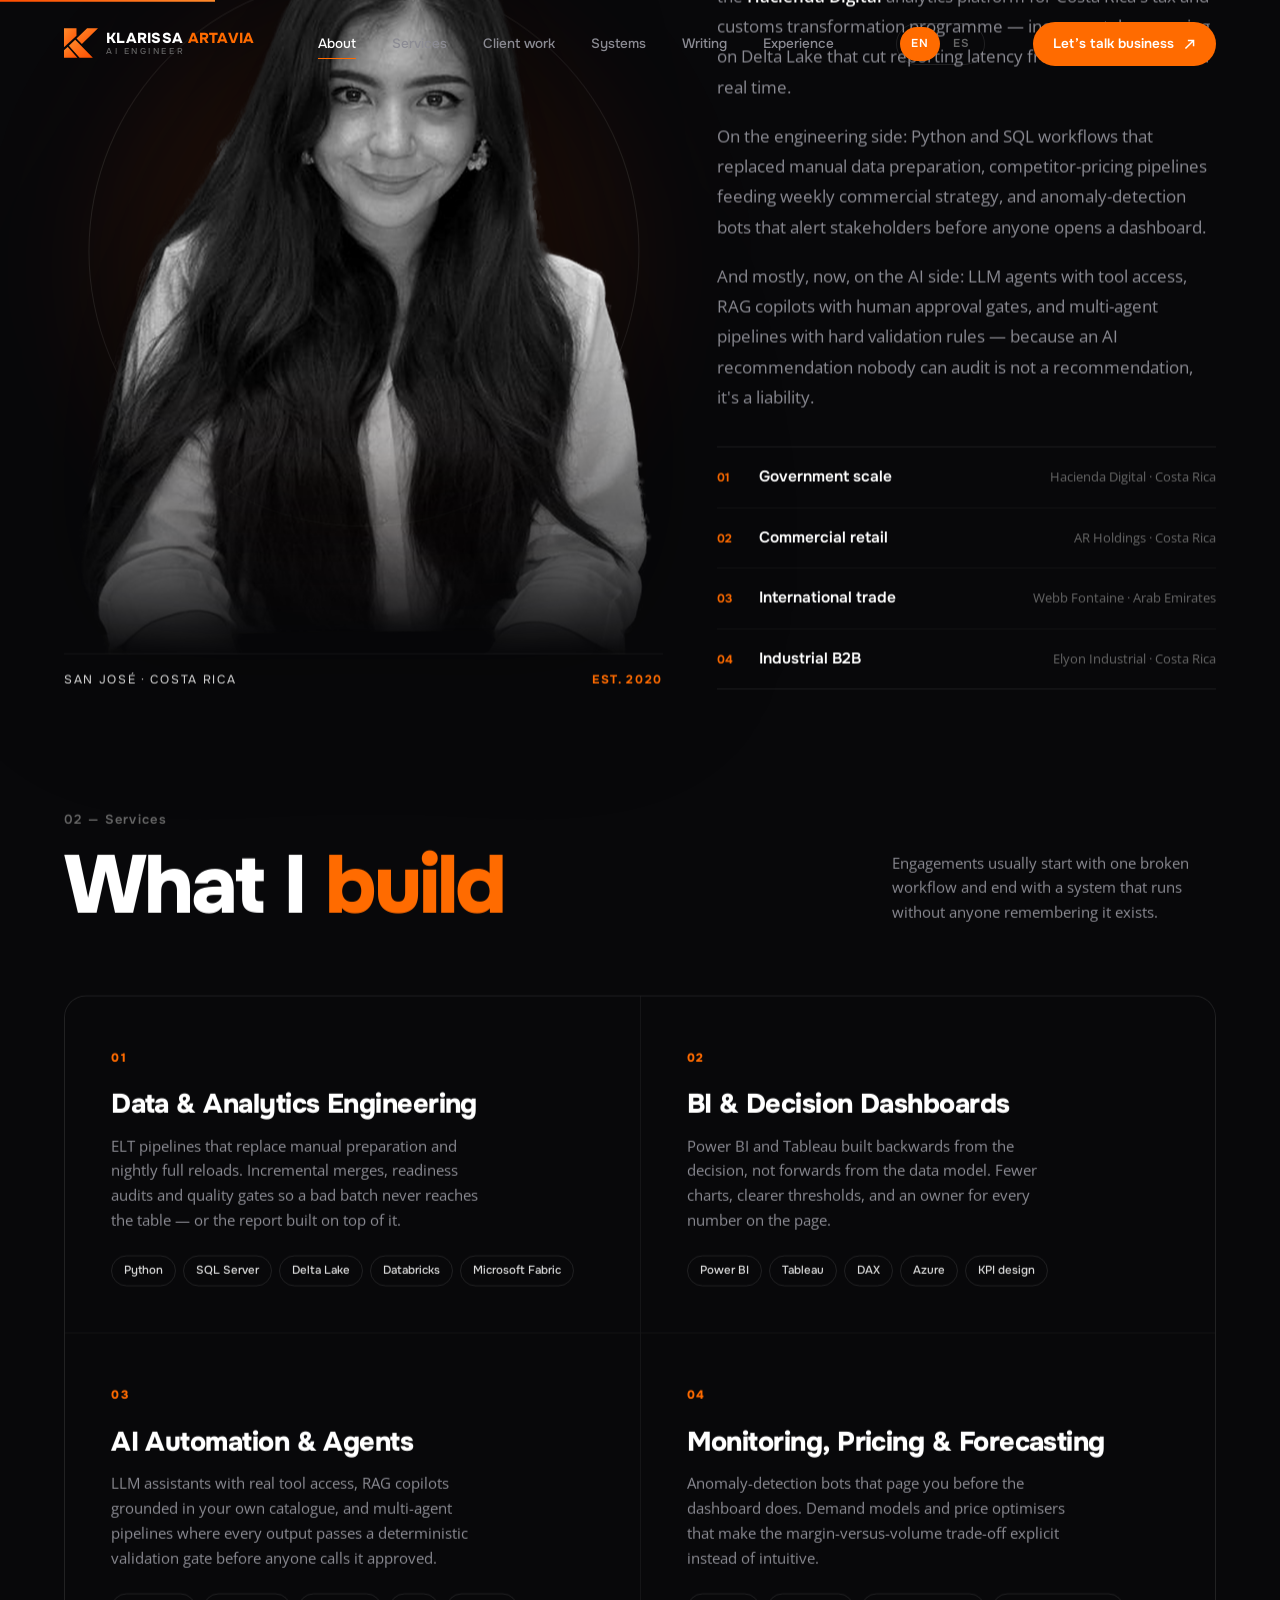
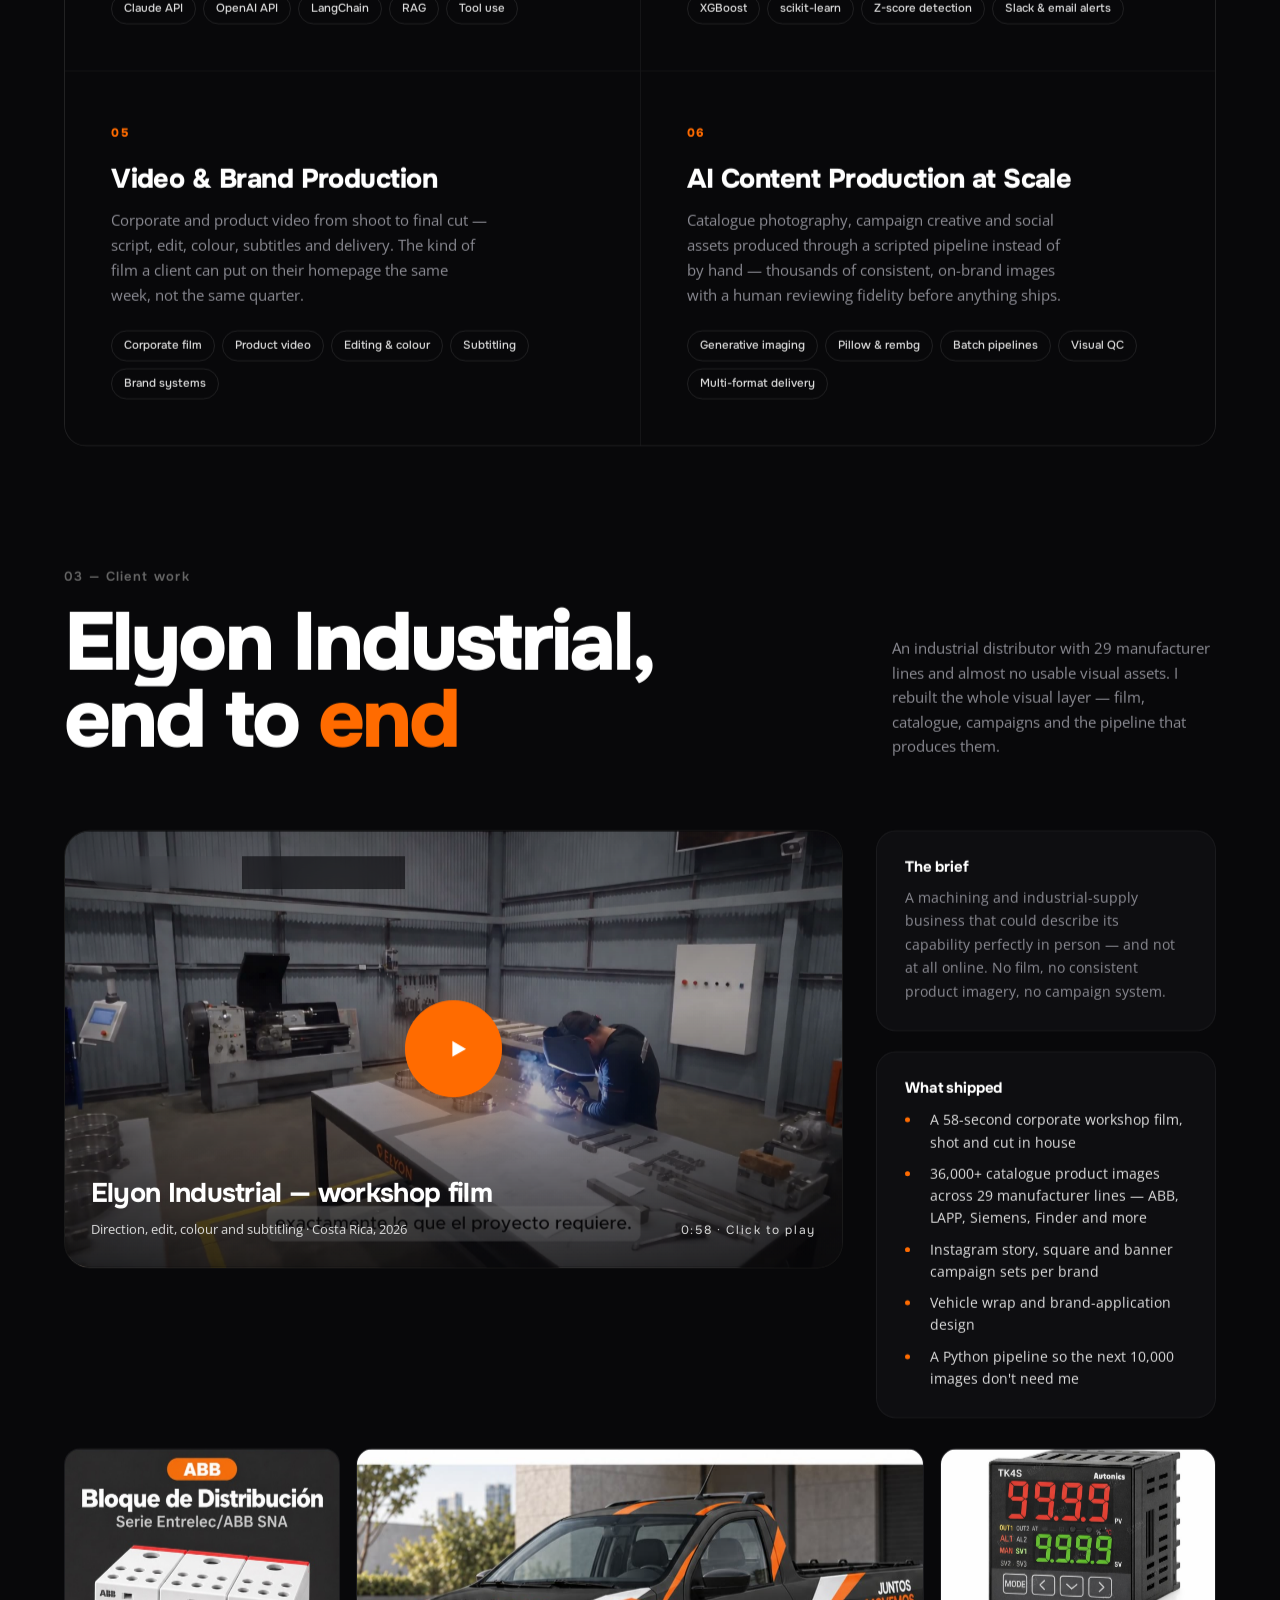
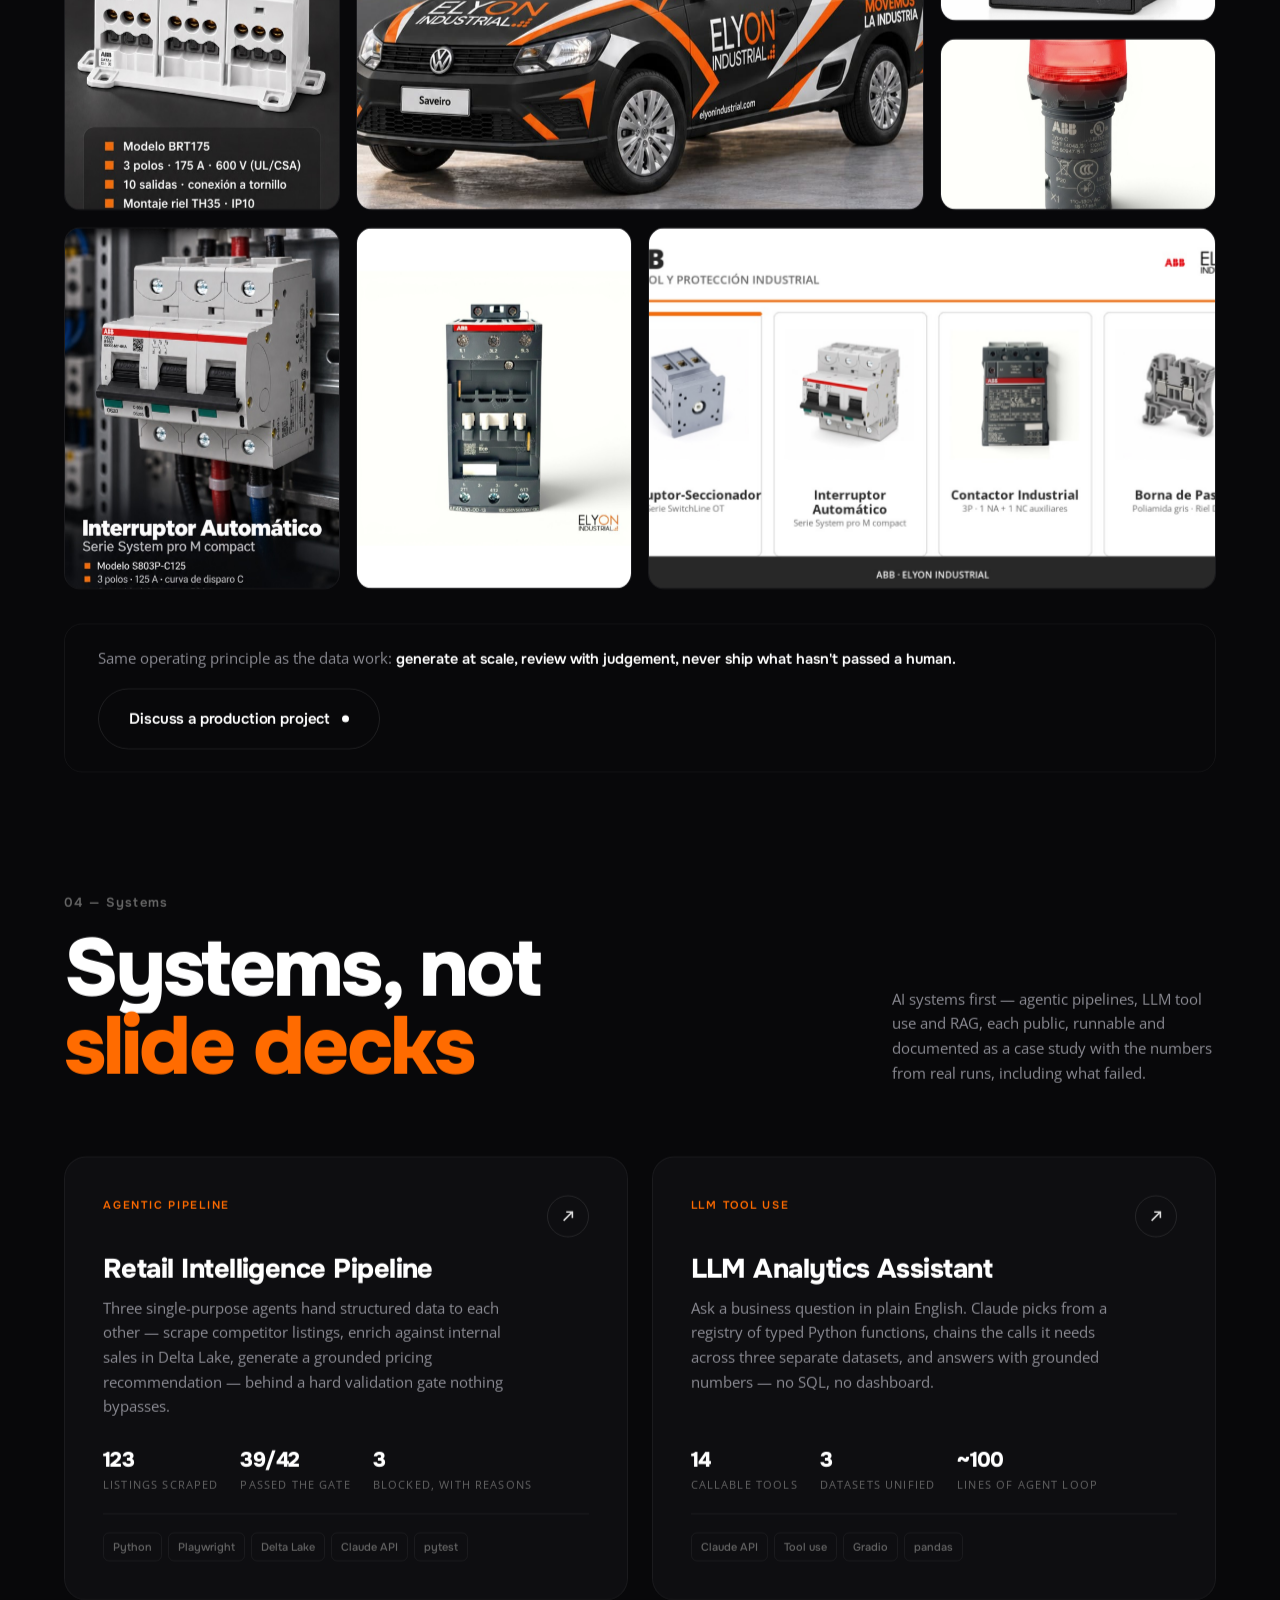
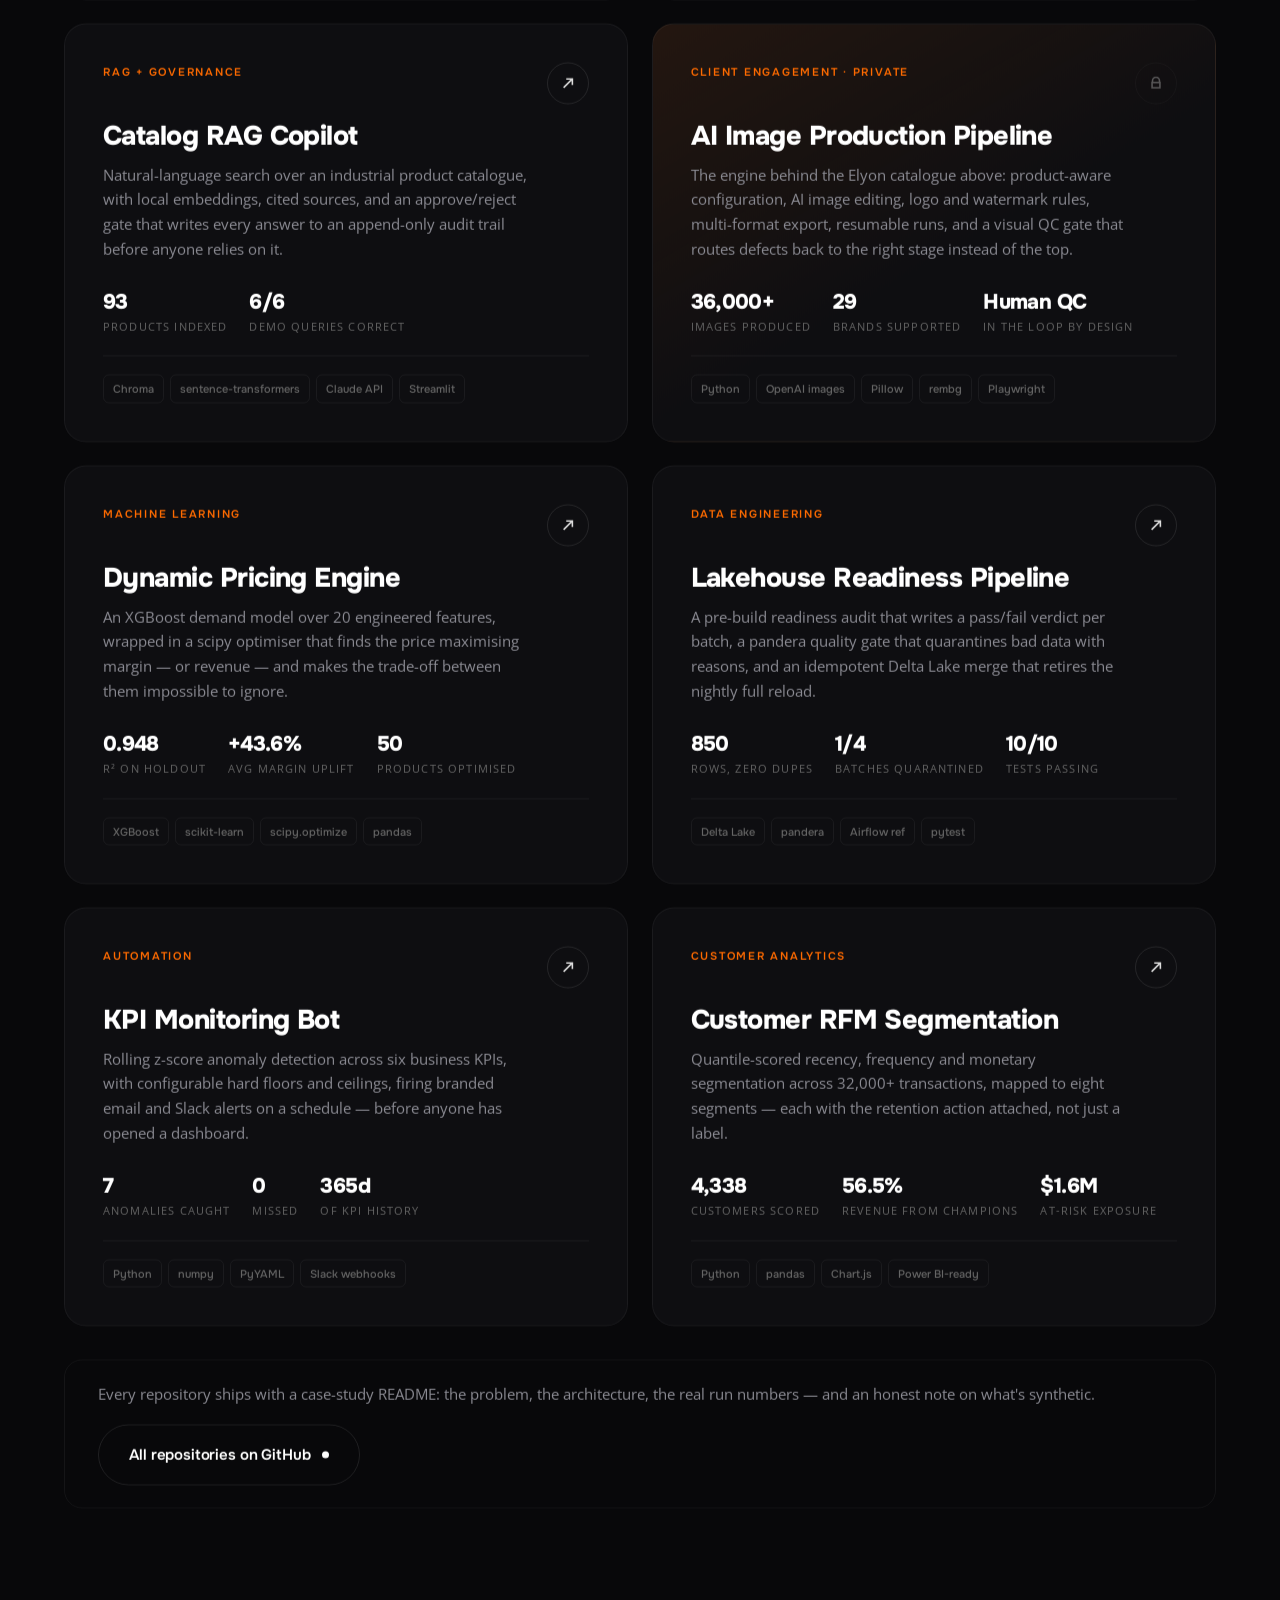
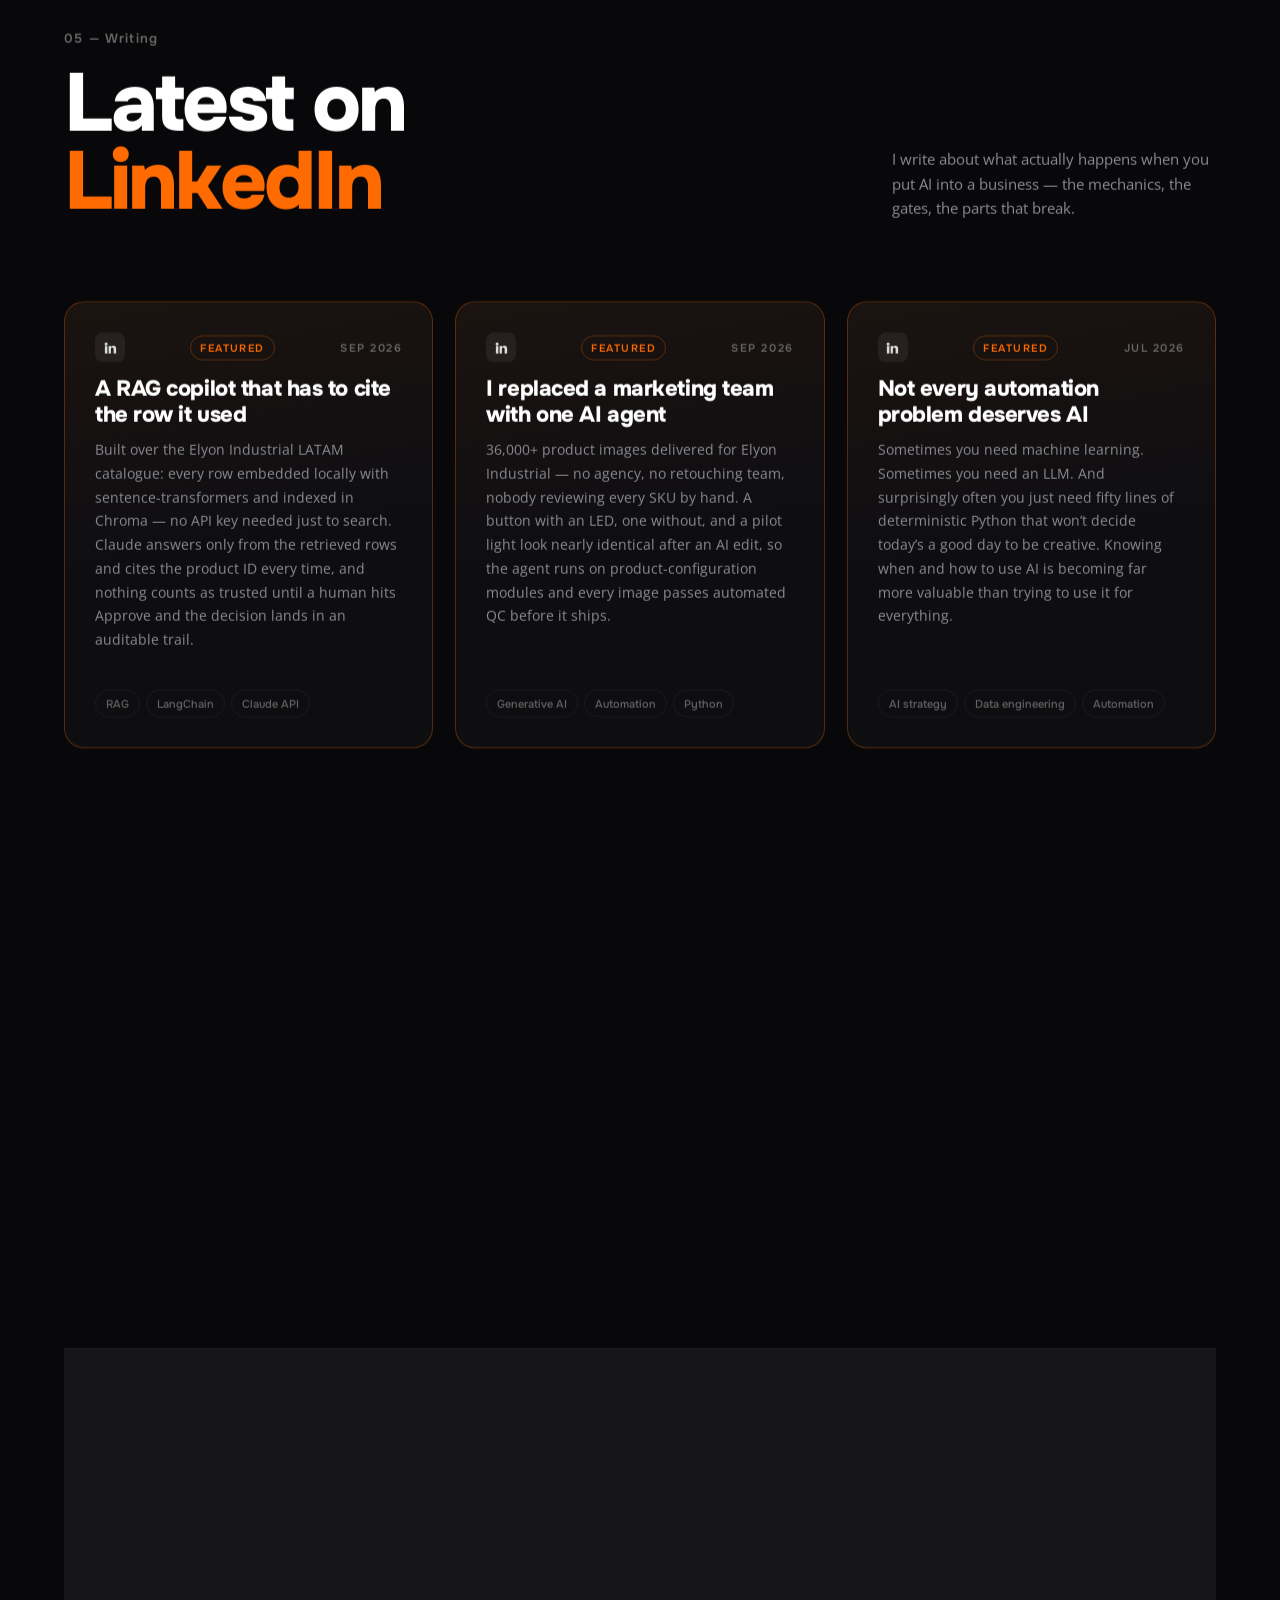
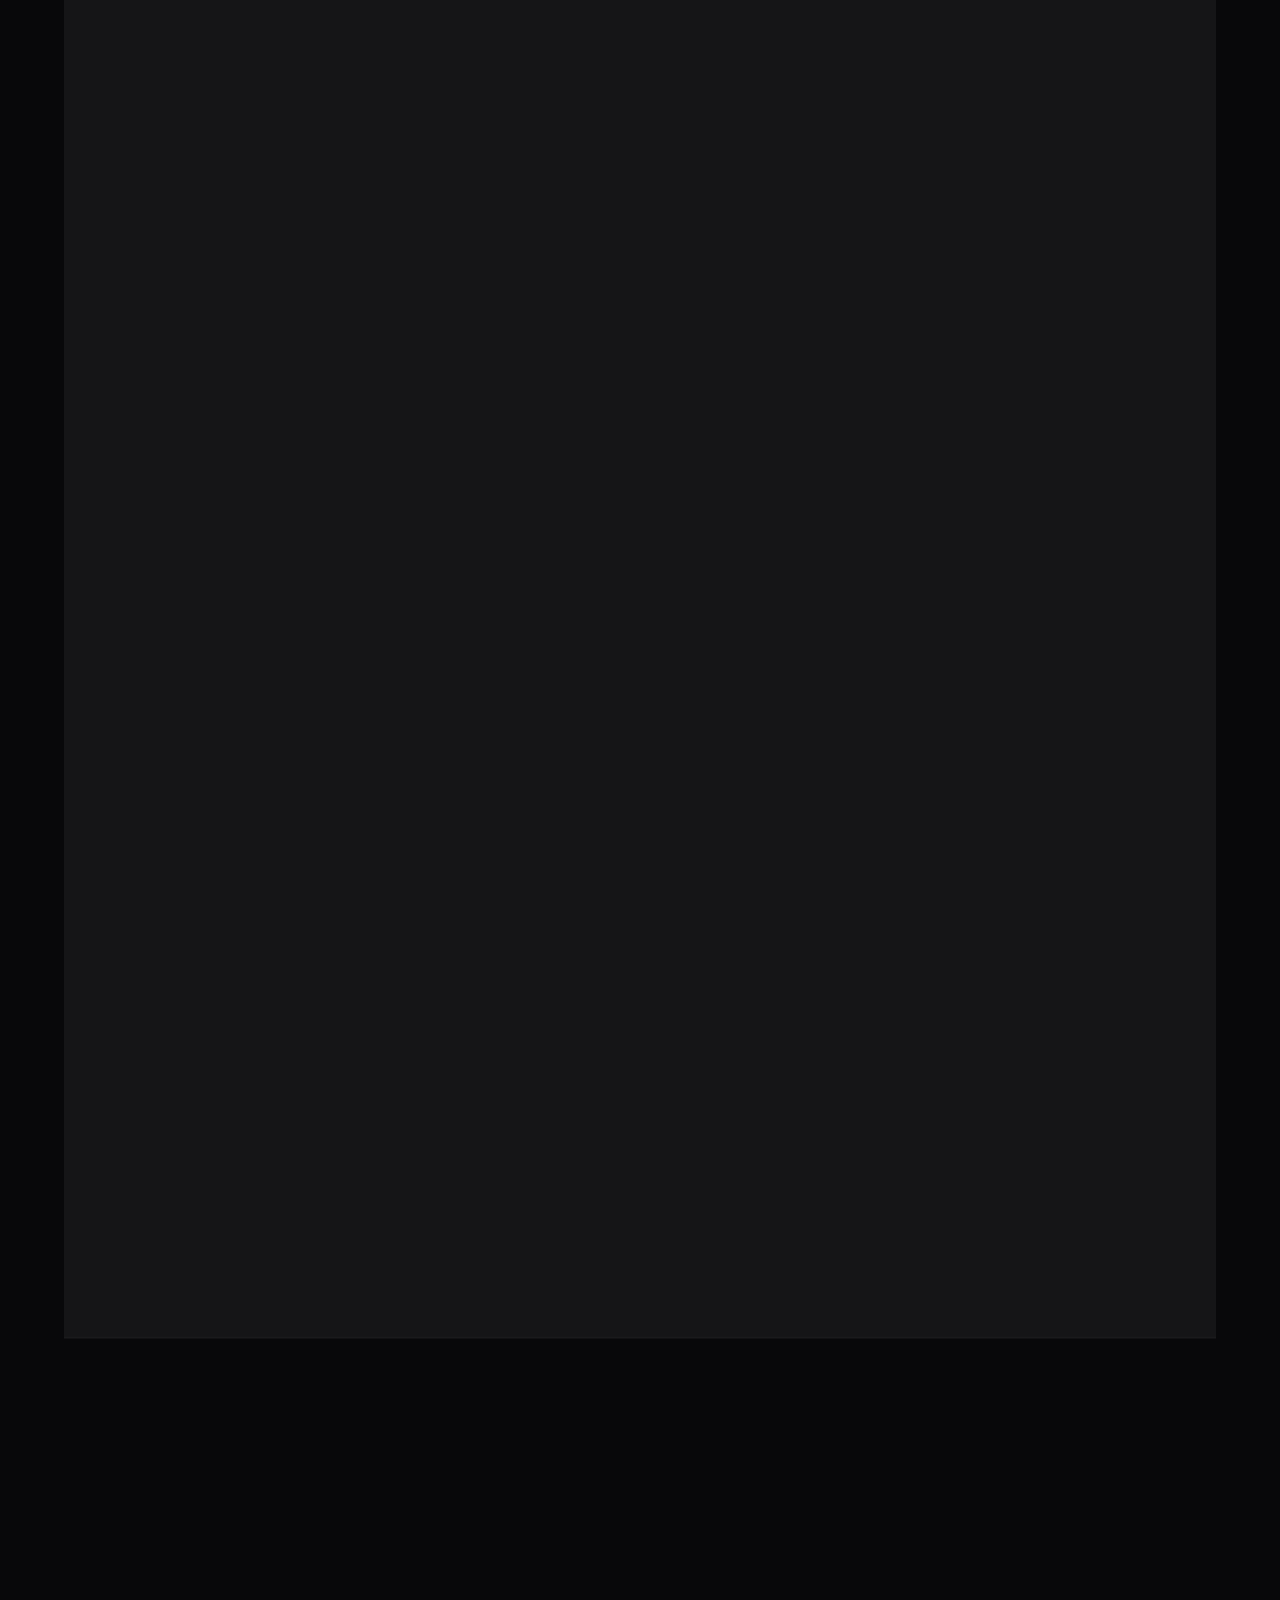
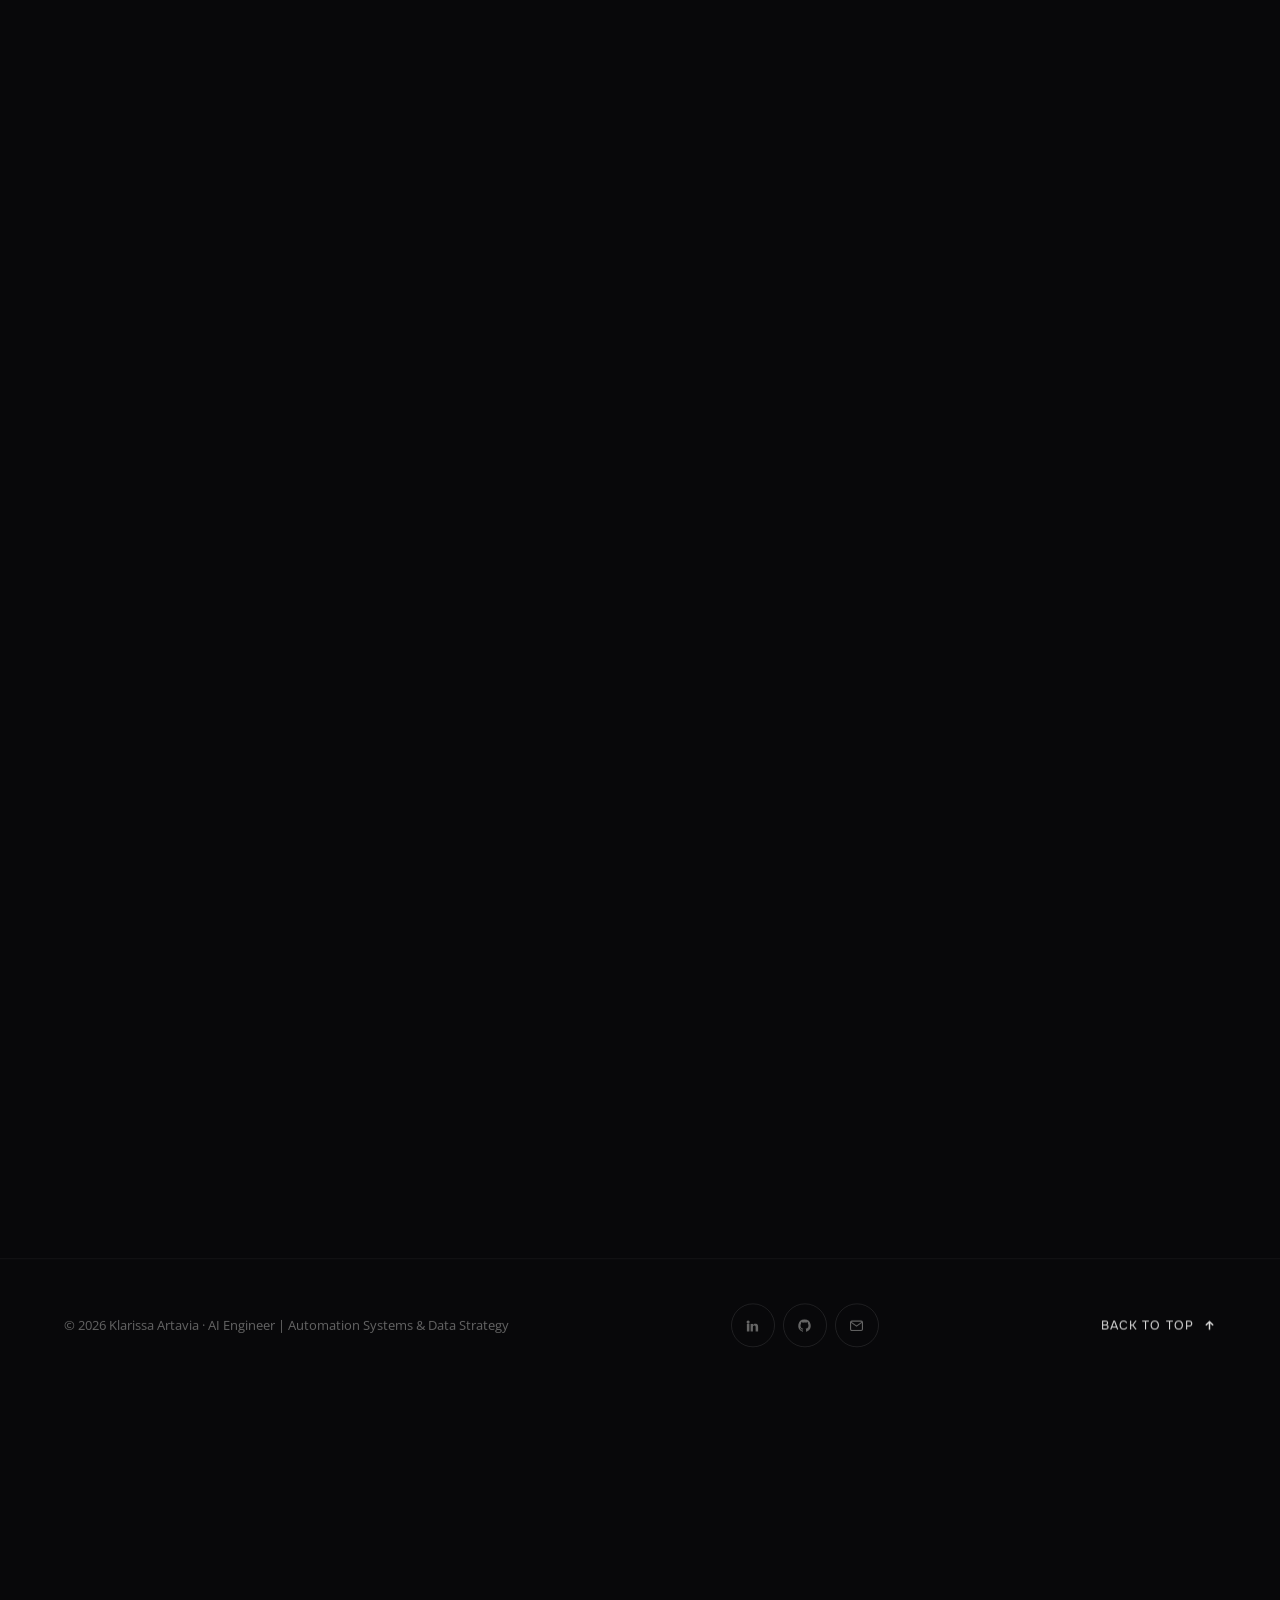
==== index.html @ e466e0b5 "Publish portfolio site Single self-contained index.html plus image and video assets. Bilingual EN/ES" ====
<!doctype html>
<html lang="en">
<head>
<meta charset="utf-8">
<meta name="viewport" content="width=device-width, initial-scale=1">
<title>Klarissa Artavia — AI Engineer &amp; Data Strategy</title>
<meta name="description" content="Klarissa Artavia is an AI Engineer building agentic pipelines, LLM systems and the data layer under them — plus the film and catalogue production that shows the result.">
<meta name="author" content="Klarissa Artavia">
<meta property="og:title" content="Klarissa Artavia — AI Engineer &amp; Data Strategy">
<meta property="og:description" content="AI systems that decide, alert and price — every output behind a validation gate.">
<meta property="og:type" content="website">
<link rel="icon" href="data:image/svg+xml,%3Csvg xmlns='http://www.w3.org/2000/svg' viewBox='-9 -9 118 118'%3E%3Crect x='-9' y='-9' width='118' height='118' rx='26' fill='%230a0a0c'/%3E%3Cg fill='%23FF6B00'%3E%3Cpath d='M0.15 6.37 L36.75 6.37 L36.75 28.48 L0.00 62.74 L0.00 6.52Z'/%3E%3Cpath d='M68.08 6.37 L100.00 6.52 L52.56 52.78 L36.90 36.53 L67.94 6.52Z'/%3E%3Cpath d='M33.09 40.19 L84.92 93.63 L45.83 93.63 L14.35 57.91 L32.94 40.34Z'/%3E%3Cpath d='M10.69 61.27 L39.24 93.63 L0.00 93.63 L0.00 71.23 L10.54 61.42Z'/%3E%3C/g%3E%3C/svg%3E">
<link rel="preconnect" href="https://fonts.googleapis.com">
<link rel="preconnect" href="https://fonts.gstatic.com" crossorigin>
<link href="https://fonts.googleapis.com/css2?family=Onest:wght@300;400;500;600;700;800;900&family=Open+Sans:wght@300;400;500;600&display=swap" rel="stylesheet">
<style>
/* ============================================================
   KLARISSA ARTAVIA — personal site
   Palette from brand book: #FFFFFF #DDDDDD #FF6B00 #666666 #282828
   ============================================================ */

:root{
  --ink:#08080a;
  --ink-2:#0e0e11;
  --ink-3:#151519;
  --panel:#282828;
  --line:rgba(255,255,255,.10);
  --line-2:rgba(255,255,255,.055);
  --white:#ffffff;
  --soft:#dddddd;
  --mute:#8b8b93;
  --dim:#666666;
  --orange:#ff6b00;
  --orange-lo:#ff8a2b;
  --orange-hi:#ff4d00;

  --display:'Onest',system-ui,-apple-system,'Segoe UI',sans-serif;
  --body:'Open Sans',system-ui,-apple-system,'Segoe UI',sans-serif;

  --pad:clamp(20px,5vw,72px);
  --maxw:1320px;

  --ease:cubic-bezier(.22,1,.36,1);
  --ease-io:cubic-bezier(.65,.05,.36,1);
}

*,*::before,*::after{box-sizing:border-box}
html{-webkit-text-size-adjust:100%}
body{
  margin:0;
  background:var(--ink);
  color:var(--soft);
  font-family:var(--body);
  font-size:16px;
  line-height:1.65;
  -webkit-font-smoothing:antialiased;
  overflow-x:hidden;
}
body.is-locked{overflow:hidden}
img{max-width:100%;display:block}
a{color:inherit;text-decoration:none}
button{font:inherit;color:inherit;background:none;border:0;cursor:pointer}
::selection{background:var(--orange);color:#fff}

/* ---------- smooth scroll rig ---------- */
#rig{position:fixed;inset:0 0 auto 0;width:100%;will-change:transform;z-index:1}
#rig.static{position:static;transform:none!important}
#flow{width:100%}

/* ---------- shared ---------- */
.wrap{width:100%;max-width:var(--maxw);margin-inline:auto;padding-inline:var(--pad)}
section{position:relative}
.eyebrow{
  font-family:var(--display);font-size:12px;font-weight:600;letter-spacing:.22em;
  text-transform:uppercase;color:var(--orange);display:inline-flex;align-items:center;gap:10px;
}
.eyebrow::before{content:"";width:26px;height:1px;background:var(--orange);display:block}
h1,h2,h3,h4{font-family:var(--display);color:var(--white);margin:0;line-height:.95;letter-spacing:-.035em;font-weight:800}
h2{font-size:clamp(38px,6.4vw,86px)}
h3{font-size:clamp(21px,2.2vw,27px);line-height:1.15;letter-spacing:-.02em}
p{margin:0}
.lead{font-size:clamp(16px,1.35vw,19px);color:var(--mute);line-height:1.75}
.rule{height:1px;background:var(--line-2);width:100%}

/* ---------- reveal ---------- */
.rv{opacity:0;transform:translate3d(0,34px,0);transition:opacity .95s var(--ease),transform 1.05s var(--ease);transition-delay:var(--d,0ms)}
[data-par]{transition-property:opacity!important}
.rv.in{opacity:1;transform:none}
.rv-l{opacity:0;transform:translate3d(-28px,0,0);transition:opacity .9s var(--ease),transform 1s var(--ease);transition-delay:var(--d,0ms)}
.rv-l.in{opacity:1;transform:none}
.mask{display:block;overflow:hidden;padding-bottom:.06em;margin-bottom:-.06em}
.mask > span{display:block;transform:translate3d(0,105%,0);transition:transform 1.15s var(--ease);transition-delay:var(--d,0ms)}
.in .mask > span,.mask.in > span{transform:none}
.grow{transform-origin:left center;transform:scaleX(0);transition:transform 1.1s var(--ease);transition-delay:var(--d,0ms)}
.grow.in{transform:scaleX(1)}

/* ---------- loader ---------- */
#boot{
  position:fixed;inset:0;z-index:200;background:var(--ink);
  display:grid;place-items:center;transition:transform 1s var(--ease) .15s;
}
#boot.gone{transform:translate3d(0,-101%,0)}
#boot .mark{display:flex;align-items:center;gap:16px;opacity:0;animation:bootin .7s var(--ease) .1s forwards}
#boot svg{width:44px;height:44px}
#boot .num{font-family:var(--display);font-weight:800;font-size:44px;color:var(--white);letter-spacing:-.04em;font-variant-numeric:tabular-nums}
#boot .bar{position:absolute;left:0;bottom:0;height:2px;width:0;background:var(--orange)}
@keyframes bootin{to{opacity:1}}

/* ---------- progress + cursor ---------- */
#prog{position:fixed;top:0;left:0;height:2px;width:100%;transform:scaleX(0);transform-origin:0 50%;
  background:linear-gradient(90deg,var(--orange-hi),var(--orange-lo));z-index:120}
#cur,#curDot{position:fixed;top:0;left:0;z-index:195;pointer-events:none;border-radius:50%;opacity:0;transition:opacity .3s}
#cur{width:38px;height:38px;border:1px solid rgba(255,107,0,.75);margin:-19px 0 0 -19px;transition:width .35s var(--ease),height .35s var(--ease),background .35s,opacity .3s,margin .35s var(--ease)}
#curDot{width:5px;height:5px;background:var(--orange);margin:-2.5px 0 0 -2.5px}
body.cursor-on #cur,body.cursor-on #curDot{opacity:1}
body.cursor-on.hot #cur{width:74px;height:74px;margin:-37px 0 0 -37px;background:rgba(255,107,0,.12)}

/* ---------- nav ---------- */
#nav{
  position:fixed;top:0;left:0;right:0;z-index:110;
  padding:22px var(--pad);
  display:flex;align-items:center;justify-content:space-between;gap:24px;
  transition:padding .5s var(--ease),background .5s var(--ease),backdrop-filter .5s var(--ease),border-color .5s var(--ease);
  border-bottom:1px solid transparent;
}
#nav.stuck{padding:13px var(--pad);background:rgba(8,8,10,.72);backdrop-filter:blur(16px) saturate(140%);-webkit-backdrop-filter:blur(16px) saturate(140%);border-bottom-color:var(--line-2)}
.brand{display:flex;align-items:center;gap:8px}
.brand svg{width:34px;height:34px;flex:none;margin-top:-2px}
.brand .txt{font-family:var(--display);font-weight:800;font-size:14.5px;letter-spacing:.02em;color:var(--white);line-height:1.05}
.brand .txt i{font-style:normal;color:var(--orange)}
.brand .txt small{display:block;font-weight:500;font-size:8.5px;letter-spacing:.3em;color:var(--dim);margin-top:2px}
.links{display:flex;align-items:center;gap:6px}
.links a{
  position:relative;font-family:var(--display);font-size:13.5px;font-weight:500;color:var(--mute);
  padding:9px 15px;border-radius:100px;transition:color .35s var(--ease),background .35s var(--ease);
}
.links a::after{content:"";position:absolute;left:15px;right:15px;bottom:5px;height:1px;background:var(--orange);transform:scaleX(0);transform-origin:0 50%;transition:transform .45s var(--ease)}
.links a:hover{color:var(--white)}
.links a:hover::after,.links a.active::after{transform:scaleX(1)}
.links a.active{color:var(--white)}
.nav-cta{
  font-family:var(--display);font-weight:600;font-size:13.5px;color:#fff;background:var(--orange);
  padding:11px 20px;border-radius:100px;display:inline-flex;align-items:center;gap:9px;
  transition:transform .4s var(--ease),box-shadow .4s var(--ease),background .3s;
}
.nav-cta:hover{background:var(--orange-lo);box-shadow:0 10px 34px -10px rgba(255,107,0,.85)}
.burger{display:none;flex:none;width:44px;height:44px;border:1px solid var(--line);border-radius:50%;align-items:center;justify-content:center;flex-direction:column;gap:5px}
.burger i{display:block;width:15px;height:1.5px;background:var(--white);transition:transform .4s var(--ease),opacity .3s}
.burger.x i:nth-child(1){transform:translateY(3.25px) rotate(45deg)}
.burger.x i:nth-child(2){opacity:0}
.burger.x i:nth-child(3){transform:translateY(-3.25px) rotate(-45deg)}

#sheet{
  position:fixed;inset:0;z-index:105;background:var(--ink-2);
  display:flex;flex-direction:column;justify-content:center;gap:6px;padding:0 var(--pad);
  clip-path:inset(0 0 100% 0);transition:clip-path .8s var(--ease);
}
#sheet.open{clip-path:inset(0 0 0 0)}
#sheet a{font-family:var(--display);font-weight:800;font-size:clamp(30px,9vw,54px);color:var(--white);letter-spacing:-.04em;
  opacity:0;transform:translateY(24px);transition:opacity .6s var(--ease),transform .7s var(--ease)}
#sheet.open a{opacity:1;transform:none}
#sheet.open a:nth-child(1){transition-delay:.16s}
#sheet.open a:nth-child(2){transition-delay:.22s}
#sheet.open a:nth-child(3){transition-delay:.28s}
#sheet.open a:nth-child(4){transition-delay:.34s}
#sheet.open a:nth-child(5){transition-delay:.40s}
#sheet.open a:nth-child(6){transition-delay:.46s}
#sheet .meta{margin-top:34px;color:var(--mute);font-size:14px;opacity:0;transition:opacity .6s .55s}
#sheet.open .meta{opacity:1}

/* ---------- buttons ---------- */
.btn{
  position:relative;display:inline-flex;align-items:center;gap:12px;overflow:hidden;
  font-family:var(--display);font-weight:600;font-size:15px;letter-spacing:-.01em;
  padding:17px 30px;border-radius:100px;isolation:isolate;
  transition:transform .5s var(--ease),color .4s var(--ease),border-color .4s var(--ease);
}
.btn span{position:relative;z-index:2}
.btn .dot{position:relative;z-index:2;width:7px;height:7px;border-radius:50%;background:currentColor;transition:transform .5s var(--ease)}
.btn::before{content:"";position:absolute;inset:0;z-index:1;border-radius:inherit;transform:translate3d(0,101%,0);transition:transform .6s var(--ease)}
.btn:hover::before{transform:none}
.btn:hover .dot{transform:scale(2.6)}
.btn-solid{background:var(--orange);color:#fff;box-shadow:0 16px 44px -20px rgba(255,107,0,.9)}
.btn-solid::before{background:var(--white)}
.btn-solid:hover{color:var(--ink)}
.btn-ghost{border:1px solid var(--line);color:var(--white)}
.btn-ghost::before{background:var(--white)}
.btn-ghost:hover{color:var(--ink);border-color:var(--white)}

/* ---------- hero ---------- */
#hero{min-height:100svh;display:flex;align-items:center;padding:120px 0 32px;overflow:hidden}
.glow{position:absolute;border-radius:50%;filter:blur(90px);pointer-events:none}
.glow-a{width:min(880px,105vw);height:min(880px,105vw);top:-34%;right:-18%;
  background:radial-gradient(circle,rgba(255,107,0,.36),rgba(255,77,0,.10) 45%,transparent 68%)}
.glow-b{width:min(620px,90vw);height:min(620px,90vw);bottom:-30%;left:-16%;
  background:radial-gradient(circle,rgba(255,107,0,.16),transparent 66%)}
.ghost-k{
  position:absolute;left:50%;top:50%;transform:translate(-50%,-50%);
  width:min(96vh,86vw);height:auto;pointer-events:none;user-select:none;
}
.ghost-k path{fill:rgba(255,255,255,.026);stroke:rgba(255,255,255,.042);stroke-width:.22}
.hero-grid{position:relative;z-index:2;display:grid;grid-template-columns:1fr 1.2fr;gap:clamp(16px,2vw,34px);align-items:center}
.hero-tag{
  display:inline-flex;align-items:center;gap:10px;border:1px solid var(--line);border-radius:100px;
  padding:8px 16px 8px 12px;font-size:12.5px;color:var(--soft);font-family:var(--display);font-weight:500;
  background:rgba(255,255,255,.02);backdrop-filter:blur(6px);
}
.pulse{width:7px;height:7px;border-radius:50%;background:#2fd36a;position:relative;flex:none}
.pulse::after{content:"";position:absolute;inset:-4px;border-radius:50%;border:1px solid #2fd36a;animation:pulse 2.2s ease-out infinite}
@keyframes pulse{0%{transform:scale(.6);opacity:.9}100%{transform:scale(1.7);opacity:0}}
.hero-hi{font-family:var(--display);font-weight:500;font-size:clamp(15px,1.5vw,18px);color:var(--mute);margin:26px 0 6px}
.hero-name{font-size:clamp(52px,10.2vw,146px);font-weight:900;letter-spacing:-.055em;line-height:.86}
.hero-name .o{color:var(--orange)}
.hero-sub{max-width:46ch;margin-top:26px;font-size:clamp(16px,1.5vw,20px);line-height:1.6;color:var(--soft)}
.hero-sub b{color:var(--white);font-weight:600}
.hero-btns{display:flex;flex-wrap:wrap;gap:12px;margin-top:34px}
.hero-foot{display:flex;flex-wrap:wrap;gap:26px;margin-top:44px;padding-top:26px;border-top:1px solid var(--line-2)}
.hero-foot div{min-width:104px}
.hero-foot b{display:block;font-family:var(--display);font-weight:800;font-size:clamp(24px,2.6vw,34px);color:var(--white);letter-spacing:-.04em;line-height:1}
.hero-foot small{font-size:11.5px;letter-spacing:.13em;text-transform:uppercase;color:var(--dim);display:block;margin-top:7px}

.shot{position:relative}
.shot .frame{
  position:relative;border-radius:200px 200px 26px 26px;overflow:hidden;aspect-ratio:1/1.16;
  background:linear-gradient(160deg,#1a1a1f,#0c0c0e);border:1px solid var(--line);
}
.shot .frame::after{content:"";position:absolute;inset:0;
  background:linear-gradient(180deg,transparent 42%,rgba(8,8,10,.62) 88%),radial-gradient(120% 70% at 70% 0%,rgba(255,107,0,.24),transparent 60%)}
.shot img{width:100%;height:100%;object-fit:cover;object-position:50% 22%;transform:scale(1.06);transition:transform 1.2s var(--ease)}
.shot:hover img{transform:scale(1.11)}
.chip{
  position:absolute;left:-26px;bottom:34px;z-index:3;background:rgba(20,20,24,.82);backdrop-filter:blur(18px);
  border:1px solid var(--line);border-radius:18px;padding:15px 19px;min-width:210px;
  box-shadow:0 26px 60px -28px rgba(0,0,0,.95);
}
.chip b{display:block;font-family:var(--display);font-weight:800;font-size:27px;color:var(--white);letter-spacing:-.04em;line-height:1}
.chip small{font-size:11.5px;color:var(--mute);display:block;margin-top:5px;line-height:1.45;min-height:2.9em}
.chip b,.chip small{transition:opacity .45s var(--ease),transform .45s var(--ease)}
.chip.swap b,.chip.swap small{opacity:0;transform:translateY(-5px)}
.chip .bars{display:flex;gap:4px;margin-top:11px;align-items:flex-end;height:24px}
.chip .bars i{display:block;flex:1;background:var(--orange);border-radius:2px;transform-origin:bottom;animation:eq 1.9s var(--ease) infinite alternate}
.chip .bars i:nth-child(2){animation-delay:.18s;opacity:.72}
.chip .bars i:nth-child(3){animation-delay:.36s;opacity:.5}
.chip .bars i:nth-child(4){animation-delay:.54s;opacity:.78}
.chip .bars i:nth-child(5){animation-delay:.72s;opacity:.38}
@keyframes eq{from{height:22%}to{height:100%}}
.scrollcue{display:flex;align-items:center;gap:12px;margin-top:52px;color:var(--dim);font-size:11.5px;letter-spacing:.2em;text-transform:uppercase;font-family:var(--display)}
.scrollcue .track{width:58px;height:1px;background:var(--line);position:relative;overflow:hidden}
.scrollcue .track i{position:absolute;inset:0;background:var(--orange);transform:translateX(-100%);animation:slide 2.4s var(--ease) infinite}
@keyframes slide{50%{transform:none}100%{transform:translateX(100%)}}

/* ---------- ticker ---------- */
.ticker{border-block:1px solid var(--line-2);background:var(--ink-2);padding:19px 0;overflow:hidden;white-space:nowrap;display:flex}
.ticker .run{display:flex;flex:none;gap:36px;padding-right:36px;animation:run 34s linear infinite;align-items:center}
.ticker span{font-family:var(--display);font-weight:700;font-size:clamp(15px,1.7vw,21px);letter-spacing:-.01em;color:var(--soft);text-transform:uppercase}
.ticker em{color:var(--orange);font-style:normal}
@keyframes run{to{transform:translateX(-100%)}}

/* ---------- section head ---------- */
.sec{padding:clamp(38px,4.5vw,69px) 0}
.head{display:grid;grid-template-columns:1fr auto;gap:26px;align-items:end;margin-bottom:clamp(44px,5.5vw,78px)}
.head .n{font-family:var(--display);font-weight:600;font-size:13px;color:var(--dim);letter-spacing:.1em}
.head h2{margin-top:16px}
.head h2 .o{color:var(--orange)}
.head .side{max-width:36ch;font-size:14.5px;color:var(--mute);line-height:1.7}

/* ---------- about ---------- */
.about{display:grid;grid-template-columns:1.2fr 1fr;gap:clamp(30px,4.2vw,58px);align-items:center}
.about-img{position:relative}
.about-img .halo{
  position:absolute;left:50%;top:46%;transform:translate(-50%,-50%);width:104%;aspect-ratio:1/1;
  border-radius:50%;filter:blur(60px);pointer-events:none;
  background:radial-gradient(circle,rgba(255,107,0,.22),rgba(255,77,0,.07) 52%,transparent 72%);
}
.about-img .ring{
  position:absolute;left:50%;top:44%;transform:translate(-50%,-50%);width:92%;aspect-ratio:1/1;
  border:1px solid var(--line);border-radius:50%;pointer-events:none;
}
.about-img .cut{position:relative;filter:drop-shadow(0 44px 68px rgba(0,0,0,.62))}
.about-img img{
  width:100%;height:auto;display:block;transform-origin:50% 100%;
  -webkit-mask-image:linear-gradient(180deg,#000 0%,#000 60%,rgba(0,0,0,.5) 84%,transparent 100%);
  mask-image:linear-gradient(180deg,#000 0%,#000 60%,rgba(0,0,0,.5) 84%,transparent 100%);
  transition:transform 1.2s var(--ease);
}
.about-img:hover img{transform:scale(1.045)}
.about-badge{position:relative;margin-top:-4px;display:flex;justify-content:space-between;
  align-items:center;gap:14px;padding-top:16px;border-top:1px solid var(--line-2);
  font-family:var(--display);font-size:12px;letter-spacing:.14em;text-transform:uppercase;color:var(--soft)}
.about-badge b{color:var(--orange);font-weight:700}
.about-copy h3{font-size:clamp(25px,3.1vw,42px);line-height:1.12;letter-spacing:-.035em;margin-bottom:26px}
.about-copy h3 .o{color:var(--orange)}
.about-copy p + p{margin-top:19px}
.about-list{margin-top:34px;display:grid;gap:1px;background:var(--line-2);border-block:1px solid var(--line-2)}
.about-list div{background:var(--ink);padding:17px 0;display:grid;grid-template-columns:26px 1fr auto;gap:16px;align-items:baseline}
.about-list i{font-style:normal;color:var(--orange);font-family:var(--display);font-weight:700;font-size:12px}
.about-list b{font-family:var(--display);font-weight:600;color:var(--white);font-size:15.5px}
.about-list span{font-size:13px;color:var(--dim);text-align:right}

/* ---------- services ---------- */
.svc{display:grid;grid-template-columns:repeat(2,1fr);gap:1px;background:var(--line-2);border:1px solid var(--line-2);border-radius:22px;overflow:hidden}
.svc article{position:relative;background:var(--ink);padding:clamp(28px,3.6vw,48px);overflow:hidden;transition:background .6s var(--ease)}
.svc article::before{content:"";position:absolute;inset:auto 0 0 0;height:0;
  background:radial-gradient(100% 130% at 50% 100%,rgba(255,107,0,.14),transparent 70%);transition:height .7s var(--ease)}
.svc article:hover{background:var(--ink-2)}
.svc article:hover::before{height:100%}
.svc .no{font-family:var(--display);font-weight:800;font-size:12px;color:var(--orange);letter-spacing:.16em}
.svc h3{margin:20px 0 14px;position:relative}
.svc p{font-size:14.5px;color:var(--mute);line-height:1.72;position:relative;max-width:42ch}
.svc ul{list-style:none;margin:22px 0 0;padding:0;display:flex;flex-wrap:wrap;gap:7px;position:relative}
.svc li{font-family:var(--display);font-size:11.5px;font-weight:500;color:var(--soft);border:1px solid var(--line);
  border-radius:100px;padding:5px 12px;transition:border-color .4s,color .4s}
.svc article:hover li{border-color:rgba(255,107,0,.4);color:var(--white)}

/* ---------- work ---------- */
.work{display:grid;grid-template-columns:repeat(2,1fr);gap:clamp(16px,1.8vw,26px)}
.card{
  position:relative;display:flex;flex-direction:column;justify-content:space-between;gap:30px;overflow:hidden;
  background:var(--ink-2);border:1px solid var(--line-2);border-radius:22px;padding:clamp(24px,3vw,38px);
  min-height:330px;transition:transform .7s var(--ease),border-color .5s var(--ease),background .5s var(--ease);
}
.card::after{content:"";position:absolute;inset:0;pointer-events:none;border-radius:inherit;
  background:radial-gradient(90% 100% at 100% 0%,rgba(255,107,0,.15),transparent 62%);opacity:0;transition:opacity .7s var(--ease)}
.card:hover{transform:translateY(-6px);border-color:rgba(255,107,0,.32);background:var(--ink-3)}
.card:hover::after{opacity:1}
.card .top{display:flex;justify-content:space-between;align-items:flex-start;gap:18px;position:relative;z-index:2}
.tagline{font-family:var(--display);font-size:11px;font-weight:600;letter-spacing:.16em;text-transform:uppercase;color:var(--orange)}
.arrow{width:42px;height:42px;border-radius:50%;border:1px solid var(--line);display:grid;place-items:center;flex:none;
  transition:background .45s var(--ease),border-color .45s,transform .5s var(--ease)}
.arrow svg{width:14px;height:14px;transition:transform .5s var(--ease)}
.card:hover .arrow{background:var(--orange);border-color:var(--orange);transform:rotate(45deg)}
.card:hover .arrow svg{transform:rotate(-45deg)}
.card h3{margin:16px 0 12px;position:relative;z-index:2}
.card p{font-size:14.5px;color:var(--mute);line-height:1.7;position:relative;z-index:2;max-width:48ch}
.card .btm{position:relative;z-index:2}
.kpis{display:flex;flex-wrap:wrap;gap:22px;padding-bottom:20px;border-bottom:1px solid var(--line-2);margin-bottom:18px}
.kpis div b{display:block;font-family:var(--display);font-weight:800;font-size:21px;color:var(--white);letter-spacing:-.03em;line-height:1}
.kpis div small{font-size:10.5px;letter-spacing:.11em;text-transform:uppercase;color:var(--dim);display:block;margin-top:6px}
.stack{display:flex;flex-wrap:wrap;gap:6px}
.stack span{font-family:var(--display);font-size:11px;font-weight:500;color:var(--dim);border:1px solid var(--line-2);border-radius:6px;padding:4px 9px}
.card.private{background:linear-gradient(150deg,rgba(255,107,0,.09),transparent 55%),var(--ink-2)}
.card.private .arrow{opacity:.35}
.card.private:hover{transform:none}
.locked{font-family:var(--display);font-size:11px;font-weight:600;letter-spacing:.15em;text-transform:uppercase;color:var(--dim);
  display:inline-flex;align-items:center;gap:7px}
.more{margin-top:clamp(22px,2.6vw,34px);display:flex;flex-wrap:wrap;justify-content:space-between;align-items:center;gap:18px;
  border:1px solid var(--line-2);border-radius:18px;padding:22px clamp(20px,2.6vw,34px)}
.more p{font-size:14.5px;color:var(--mute)}
.more b{color:var(--white);font-family:var(--display);font-weight:600}

/* ---------- clients strip ---------- */
.clients{padding:clamp(52px,7vw,86px) 0;border-bottom:1px solid var(--line-2)}
.clients .cap{font-family:var(--display);font-size:11.5px;letter-spacing:.2em;text-transform:uppercase;color:var(--dim);text-align:center;margin-bottom:30px}
.logos{display:flex;flex-wrap:wrap;justify-content:center;align-items:center;gap:clamp(20px,4vw,56px)}
.logos span{font-family:var(--display);font-weight:700;font-size:clamp(15px,2.1vw,25px);letter-spacing:.02em;color:#4e4e56;
  transition:color .5s var(--ease),transform .5s var(--ease);white-space:nowrap}
.logos span:hover{color:var(--white);transform:translateY(-2px)}
.logos .lead-brand{color:var(--soft)}
.numbers{display:grid;grid-template-columns:repeat(4,1fr);gap:1px;background:var(--line-2);
  border:1px solid var(--line-2);border-radius:20px;overflow:hidden;margin-top:clamp(34px,4.5vw,58px)}
.numbers div{background:var(--ink);padding:clamp(22px,2.8vw,34px);text-align:center;transition:background .5s var(--ease)}
.numbers div:hover{background:var(--ink-2)}
.numbers b{display:block;font-family:var(--display);font-weight:800;font-size:clamp(28px,4.2vw,50px);color:var(--white);letter-spacing:-.045em;line-height:1}
.numbers b i{font-style:normal;color:var(--orange)}
.numbers small{display:block;margin-top:11px;font-size:11.5px;letter-spacing:.12em;text-transform:uppercase;color:var(--dim);line-height:1.5}

/* ---------- reel / video ---------- */
.reel{position:relative;align-self:start;width:100%;border-radius:clamp(18px,2vw,28px);overflow:hidden;
  border:1px solid var(--line);background:#000;aspect-ratio:16/9;cursor:pointer;isolation:isolate}
.reel video{width:100%;height:100%;object-fit:cover;display:block}
.reel .full{position:absolute;inset:0;opacity:0;transition:opacity .7s var(--ease);z-index:2}
.reel.live .full{opacity:1}
.reel.live{cursor:default}
.reel .veil{position:absolute;inset:0;z-index:3;display:grid;place-items:center;transition:opacity .6s var(--ease),visibility .6s;
  background:linear-gradient(180deg,rgba(8,8,10,.34),rgba(8,8,10,.06) 40%,rgba(8,8,10,.78))}
.reel.live .veil{opacity:0;visibility:hidden}
.play{position:relative;width:clamp(72px,7.6vw,104px);height:clamp(72px,7.6vw,104px);border-radius:50%;background:var(--orange);
  display:grid;place-items:center;box-shadow:0 22px 70px -18px rgba(255,107,0,.95);
  transition:transform .55s var(--ease),background .4s}
.play svg{width:26%;height:26%;fill:#fff;margin-left:8%}
.reel:hover .play{transform:scale(1.09);background:var(--orange-lo)}
.play::after{content:"";position:absolute;inset:0;border-radius:50%;
  border:1px solid rgba(255,107,0,.6);animation:ripple 2.6s var(--ease) infinite}
@keyframes ripple{0%{transform:scale(1);opacity:.85}100%{transform:scale(1.85);opacity:0}}
.reel .tag{position:absolute;left:clamp(16px,2vw,26px);top:clamp(16px,2vw,26px);z-index:4;display:flex;gap:8px;flex-wrap:wrap}
.reel .tag span{font-family:var(--display);font-size:11px;font-weight:600;letter-spacing:.14em;text-transform:uppercase;
  background:rgba(8,8,10,.6);backdrop-filter:blur(10px);border:1px solid var(--line);border-radius:100px;padding:6px 13px;color:var(--soft)}
.reel .tag .on{background:var(--orange);border-color:var(--orange);color:#fff}
.reel .cap{position:absolute;left:clamp(16px,2vw,26px);right:clamp(16px,2vw,26px);bottom:clamp(16px,2vw,26px);z-index:4;
  display:flex;justify-content:space-between;align-items:flex-end;gap:18px;transition:opacity .5s}
.reel.live .cap{opacity:0;pointer-events:none}
.reel .cap b{font-family:var(--display);font-weight:700;font-size:clamp(17px,2.2vw,27px);color:#fff;letter-spacing:-.025em;display:block}
.reel .cap small{font-size:12.5px;color:var(--soft);display:block;margin-top:5px}
.reel .cap .dur{font-family:var(--display);font-size:12px;letter-spacing:.14em;color:var(--soft);white-space:nowrap}

.case{display:grid;grid-template-columns:minmax(0,1fr) 340px;gap:clamp(20px,2.6vw,34px);align-items:start}
.case-side{display:flex;flex-direction:column;gap:clamp(14px,1.6vw,20px)}
.case-note{border:1px solid var(--line-2);border-radius:20px;padding:clamp(20px,2.4vw,28px);background:var(--ink-2);flex:1}
.case-note h4{font-family:var(--display);font-weight:700;font-size:15px;color:var(--white);margin:0 0 12px;letter-spacing:-.01em}
.case-note p{font-size:13.8px;color:var(--mute);line-height:1.7}
.case-note ul{list-style:none;margin:14px 0 0;padding:0;display:grid;gap:9px}
.case-note li{font-size:13.5px;color:var(--soft);display:grid;grid-template-columns:16px 1fr;gap:9px;align-items:baseline}
.case-note li::before{content:"";width:5px;height:5px;border-radius:50%;background:var(--orange);transform:translateY(-2px)}

/* ---------- gallery ---------- */
.gal{display:grid;grid-template-columns:repeat(4,1fr);grid-auto-rows:clamp(132px,13.5vw,196px);
  gap:clamp(10px,1.3vw,18px);margin-top:clamp(18px,2.4vw,30px)}
.gal figure{margin:0;position:relative;overflow:hidden;border-radius:16px;border:1px solid var(--line-2);background:var(--ink-2);cursor:zoom-in}
.gal img{width:100%;height:100%;object-fit:cover;transition:transform 1.1s var(--ease),filter .6s var(--ease);filter:saturate(.92)}
.gal figure:hover img{transform:scale(1.06);filter:saturate(1.05)}
.gal figcaption{position:absolute;inset:auto 0 0 0;padding:26px 16px 14px;z-index:2;
  background:linear-gradient(180deg,transparent,rgba(8,8,10,.88));
  font-family:var(--display);font-size:11.5px;font-weight:600;letter-spacing:.12em;text-transform:uppercase;color:var(--soft);
  transform:translateY(6px);opacity:0;transition:opacity .5s var(--ease),transform .5s var(--ease)}
.gal figure:hover figcaption{opacity:1;transform:none}
.gal .tall{grid-row:span 2}
.gal .wide{grid-column:span 2}
.gal .story img{object-position:50% 38%}

#lb{position:fixed;inset:0;z-index:180;background:rgba(5,5,7,.94);backdrop-filter:blur(14px);
  display:grid;place-items:center;padding:clamp(18px,4vw,60px);opacity:0;visibility:hidden;transition:opacity .5s var(--ease),visibility .5s}
#lb.on{opacity:1;visibility:visible}
#lb img{max-width:100%;max-height:88vh;border-radius:14px;transform:scale(.965);transition:transform .6s var(--ease);box-shadow:0 40px 120px -40px #000}
#lb.on img{transform:none}
#lb .x{position:absolute;top:clamp(16px,3vw,32px);right:clamp(16px,3vw,32px);width:46px;height:46px;border-radius:50%;
  border:1px solid var(--line);display:grid;place-items:center;color:#fff;transition:background .4s,border-color .4s}
#lb .x:hover{background:var(--orange);border-color:var(--orange)}

/* ---------- experience ---------- */
.tl{display:grid;gap:1px;background:var(--line-2);border-block:1px solid var(--line-2)}
.job{background:var(--ink);display:grid;grid-template-columns:170px 1fr auto;gap:clamp(16px,3vw,44px);
  padding:clamp(24px,2.8vw,38px) 0;align-items:baseline;transition:background .5s var(--ease),padding-inline .5s var(--ease)}
.job:hover{background:var(--ink-2);padding-inline:22px}
.job .when{font-family:var(--display);font-size:12.5px;font-weight:600;letter-spacing:.09em;color:var(--orange);text-transform:uppercase}
.job h3{font-size:clamp(20px,2.3vw,29px);margin-bottom:9px}
.job .where{font-family:var(--display);font-size:13.5px;color:var(--soft);font-weight:500;margin-bottom:13px}
.job p{font-size:14.5px;color:var(--mute);line-height:1.7;max-width:62ch}
.job .flag{font-size:12px;color:var(--dim);font-family:var(--display);letter-spacing:.1em;text-transform:uppercase;white-space:nowrap}

/* ---------- stack ---------- */
.tools{display:grid;grid-template-columns:repeat(auto-fill,minmax(168px,1fr));gap:1px;background:var(--line-2);
  border:1px solid var(--line-2);border-radius:20px;overflow:hidden}
.tools div{background:var(--ink);padding:24px 22px;transition:background .45s var(--ease),color .45s}
.tools div:hover{background:var(--orange)}
.tools b{display:block;font-family:var(--display);font-weight:600;font-size:15px;color:var(--white);letter-spacing:-.01em}
.tools small{font-size:11px;letter-spacing:.12em;text-transform:uppercase;color:var(--dim);display:block;margin-top:6px;transition:color .45s}
.tools div:hover small{color:rgba(255,255,255,.82)}

/* ---------- contact ---------- */
#contact{overflow:hidden}
.cta{position:relative;border-radius:30px;overflow:hidden;border:1px solid var(--line);
  background:linear-gradient(150deg,#161619,#0b0b0d 55%);padding:clamp(40px,6.6vw,96px) clamp(26px,5vw,80px)}
.cta .glow-c{position:absolute;width:min(760px,120%);height:min(760px,120%);right:-22%;top:-52%;border-radius:50%;filter:blur(90px);
  background:radial-gradient(circle,rgba(255,107,0,.32),transparent 62%);pointer-events:none}
.cta-in{position:relative;z-index:2;display:grid;grid-template-columns:1.15fr .85fr;gap:clamp(30px,5vw,70px);align-items:end}
.cta h2{font-size:clamp(38px,7vw,96px)}
.cta h2 .o{color:var(--orange)}
.cta .lead{margin-top:24px;max-width:44ch}
.contact-list{display:grid;gap:1px;background:var(--line-2);border:1px solid var(--line-2);border-radius:18px;overflow:hidden}
.contact-list a{background:rgba(10,10,12,.55);padding:19px 22px;display:flex;align-items:center;justify-content:space-between;gap:16px;
  transition:background .45s var(--ease),padding .45s var(--ease)}
.contact-list a:hover{background:var(--orange);padding-left:28px}
.contact-list small{display:block;font-size:10.5px;letter-spacing:.16em;text-transform:uppercase;color:var(--dim);margin-bottom:5px;transition:color .4s}
.contact-list b{font-family:var(--display);font-weight:600;font-size:15px;color:var(--white);letter-spacing:-.01em;word-break:break-all}
.contact-list a:hover small{color:rgba(255,255,255,.78)}
.contact-list svg{width:15px;height:15px;flex:none;transition:transform .45s var(--ease)}
.contact-list a:hover svg{transform:translate(3px,-3px)}
.cta-btns{display:flex;flex-wrap:wrap;gap:12px;margin-top:34px}

/* ---------- footer ---------- */
footer{border-top:1px solid var(--line-2);padding:44px 0 40px}
.foot{display:flex;flex-wrap:wrap;gap:22px;justify-content:space-between;align-items:center;font-size:13px;color:var(--dim)}
.foot .socials{display:flex;gap:8px}
.foot .socials a{width:44px;height:44px;border:1px solid var(--line);border-radius:50%;display:grid;place-items:center;
  transition:background .4s var(--ease),border-color .4s,transform .4s var(--ease)}
.foot .socials a:hover{background:var(--orange);border-color:var(--orange);transform:translateY(-3px)}
.foot .socials svg{width:15px;height:15px}
.totop{display:inline-flex;align-items:center;gap:9px;font-family:var(--display);font-size:12.5px;color:var(--soft);
  letter-spacing:.09em;text-transform:uppercase;transition:color .3s;min-height:44px}
.totop:hover{color:var(--orange)}

/* ---------- brand mark ---------- */
.kmark{display:block;flex:none}
.kmark path{fill:url(#kgrad)}

/* ---------- language switch ---------- */
.lang{display:inline-flex;align-items:center;border:1px solid var(--line);border-radius:100px;padding:3px;gap:2px;flex:none}
.lang button{
  font-family:var(--display);font-weight:600;font-size:11.5px;letter-spacing:.08em;color:var(--dim);
  padding:6px 11px;border-radius:100px;transition:color .35s var(--ease),background .35s var(--ease);
  min-height:34px;
}
.lang button.on{background:var(--orange);color:#fff}
.lang button:not(.on):hover{color:var(--white)}
#sheet .lang{align-self:flex-start;margin-top:30px}
#sheet .lang button{font-size:13px;padding:11px 18px;min-height:44px}

/* ---------- hero cut-out ---------- */
.shot{position:relative;align-self:end}
.shot .cut{position:relative;width:100%;display:flex;justify-content:center;filter:drop-shadow(0 40px 60px rgba(0,0,0,.6))}
.shot .cut img{
  width:100%;height:auto;max-height:calc(100svh - 118px);object-fit:contain;object-position:50% 100%;
  display:block;transform:scale(1.14);transform-origin:50% 100%;
  -webkit-mask-image:linear-gradient(180deg,#000 0%,#000 58%,rgba(0,0,0,.55) 82%,transparent 99%);
  mask-image:linear-gradient(180deg,#000 0%,#000 58%,rgba(0,0,0,.55) 82%,transparent 99%);
  transition:transform 1.2s var(--ease);
}
.shot:hover .cut img{transform:scale(1.18)}
.shot .halo{
  position:absolute;left:50%;top:46%;transform:translate(-50%,-50%);width:112%;aspect-ratio:1/1;z-index:-1;
  border-radius:50%;filter:blur(58px);pointer-events:none;
  background:radial-gradient(circle,rgba(255,107,0,.30),rgba(255,77,0,.09) 52%,transparent 72%);
}
.shot .ring{
  position:absolute;left:50%;top:44%;transform:translate(-50%,-50%);width:96%;aspect-ratio:1/1;z-index:-1;
  border:1px solid var(--line);border-radius:50%;pointer-events:none;
}
.shot .chip{left:auto;right:-10px;bottom:8%}

/* ---------- stack with logos ---------- */
.tools div{display:flex;align-items:center;gap:14px}
.tools .ico{width:26px;height:26px;flex:none;color:var(--soft);transition:color .45s var(--ease)}
.tools .ico svg{width:100%;height:100%;fill:currentColor}
.tools .txt{min-width:0}
.tools div:hover .ico,.tools div:hover b{color:#fff}

/* ---------- linkedin ---------- */
.li-rail{position:relative}
.li-track{
  display:flex;gap:clamp(14px,1.8vw,22px);overflow-x:auto;overscroll-behavior-x:contain;
  scroll-snap-type:x mandatory;scroll-behavior:smooth;scrollbar-width:none;
  padding-block:10px;
}
.li-track::-webkit-scrollbar{display:none}
.li-track > *{flex:0 0 calc((100% - 2*clamp(14px,1.8vw,22px)) / 3);scroll-snap-align:start}
.li-nav{display:flex;align-items:center;justify-content:space-between;gap:18px;margin-top:22px}
.li-dots{display:flex;gap:0;flex-wrap:wrap;margin-left:-9px}
.li-dots button{
  min-width:34px;height:44px;padding:0;border:0;background:none;cursor:pointer;
  display:grid;place-items:center;-webkit-tap-highlight-color:transparent
}
.li-dots button::before{
  content:"";display:block;width:7px;height:7px;border-radius:50%;
  background:var(--line-2);transition:background .4s var(--ease),width .4s var(--ease)
}
.li-dots button.on::before{width:22px;border-radius:100px;background:var(--orange)}
.li-arrows{display:flex;gap:9px}
.li-arrow{
  width:44px;height:44px;display:grid;place-items:center;cursor:pointer;
  border:1px solid var(--line-2);border-radius:50%;background:transparent;color:var(--soft);
  transition:border-color .4s var(--ease),color .4s var(--ease),background .4s var(--ease),opacity .4s
}
.li-arrow:hover:not(:disabled){border-color:rgba(255,107,0,.45);color:#fff;background:var(--ink-3)}
.li-arrow:disabled{opacity:.32;cursor:default}
.li-arrow svg{width:15px;height:15px;fill:none;stroke:currentColor;stroke-width:1.8;stroke-linecap:round;stroke-linejoin:round}
.li-card.feat{border-color:rgba(255,107,0,.3);background:linear-gradient(170deg,rgba(255,107,0,.055),transparent 55%),var(--ink-2)}
.li-flag{
  display:inline-flex;align-items:center;gap:6px;font-family:var(--display);font-size:10.5px;font-weight:600;
  letter-spacing:.14em;text-transform:uppercase;color:var(--orange);
  border:1px solid rgba(255,107,0,.3);border-radius:100px;padding:3px 9px
}
.li-card{
  position:relative;display:flex;flex-direction:column;justify-content:space-between;gap:22px;
  background:var(--ink-2);border:1px solid var(--line-2);border-radius:20px;padding:clamp(22px,2.6vw,30px);
  min-height:270px;overflow:hidden;
  transition:transform .7s var(--ease),border-color .5s var(--ease),background .5s var(--ease);
}
.li-card:hover{transform:translateY(-6px);border-color:rgba(255,107,0,.32);background:var(--ink-3)}
.li-card .li-top{display:flex;align-items:center;justify-content:space-between;gap:14px}
.li-card .li-in{width:30px;height:30px;border-radius:8px;display:grid;place-items:center;background:rgba(255,255,255,.06);color:var(--soft);flex:none;transition:background .45s,color .45s}
.li-card:hover .li-in{background:var(--orange);color:#fff}
.li-card .li-in svg{width:15px;height:15px;fill:currentColor}
.li-card .li-date{font-family:var(--display);font-size:11px;font-weight:600;letter-spacing:.14em;text-transform:uppercase;color:var(--dim)}
.li-card h3{font-size:clamp(18px,1.9vw,22px);margin:14px 0 10px}
.li-card p{font-size:14px;color:var(--mute);line-height:1.7}
.li-card .li-tags{display:flex;flex-wrap:wrap;gap:6px;margin-top:16px}
.li-card .li-tags span{font-family:var(--display);font-size:11px;font-weight:500;color:var(--dim);border:1px solid var(--line-2);border-radius:100px;padding:4px 10px}
.li-foot{margin-top:clamp(22px,2.6vw,34px);display:flex;flex-wrap:wrap;justify-content:space-between;align-items:center;gap:18px;
  border:1px solid var(--line-2);border-radius:18px;padding:22px clamp(20px,2.6vw,34px)}
.li-foot p{font-size:14.5px;color:var(--mute)}
.li-foot b{color:var(--white);font-family:var(--display);font-weight:600}

/* ---------- responsive ---------- */

@media (max-width:1080px){
  .links,.nav-cta{display:none}
  .burger{display:flex}
  .head{grid-template-columns:1fr}
  .head .side{max-width:none}
  .hero-grid{
    grid-template-columns:1fr minmax(124px,.66fr);
    column-gap:clamp(10px,2.2vw,22px);row-gap:0;align-items:start;
    grid-template-areas:"tag tag" "hi shot" "name shot" "sub shot" "btns btns" "foot foot";
  }
  .hero-copy{display:contents}
  .hero-tag{grid-area:tag}
  .hero-hi{grid-area:hi}
  .hero-name{grid-area:name;font-size:clamp(30px,8.2vw,104px)}
  .hero-sub{grid-area:sub;max-width:none}
  .hero-btns{grid-area:btns}
  .hero-foot{grid-area:foot}
  .shot{grid-area:shot;max-width:none;margin:0;align-self:end;justify-self:end;width:100%}
  .shot .chip{position:static;margin-top:14px;min-width:0;width:100%}
  .shot .cut img{max-height:none;transform:none}
  .li-track > *{flex-basis:calc((100% - clamp(14px,1.8vw,22px)) / 2)}
  .about{display:block}
  .about-img{float:left;width:clamp(150px,42%,320px);max-width:none;margin:4px clamp(16px,4vw,26px) 14px 0}
  .about-list{clear:both}
  .cta-in{grid-template-columns:1fr}
  .case{grid-template-columns:1fr}
  .gal{grid-template-columns:repeat(2,1fr);grid-auto-flow:dense}
  .gal .tall{grid-row:span 1}
  .gal .wide{grid-column:span 2}
  .gal figure:last-child{grid-column:span 1}
}
@media (max-width:880px){
  .svc,.work{grid-template-columns:1fr}
  .numbers{grid-template-columns:repeat(2,1fr)}
  .job{grid-template-columns:1fr;gap:8px}
  .job .flag{display:none}
  .li-track > *{flex-basis:88%}
}
@media (max-width:640px){
  .about-copy h3 + p{margin-top:calc(1em * 1.75)}
  .play{width:58px;height:58px}
  .play::after{animation:none}
  .reel .cap{flex-direction:column;align-items:flex-start;gap:4px}
  .reel .cap b{font-size:15px}
  .reel .cap small{font-size:11.5px}
  .reel .cap .dur{font-size:11px}
  .reel .tag span{font-size:10px;padding:5px 10px}
}
@media (max-width:520px){
  .about-badge{flex-direction:column;align-items:flex-start;gap:5px;font-size:11px;letter-spacing:.1em}
  .hero-foot div{min-width:88px}
  .kpis{gap:16px}
  .chip{min-width:0;right:0;padding:13px 15px}
  .gal{grid-auto-rows:clamp(112px,30vw,150px)}
}

@media (pointer:coarse){
  .lang button{min-height:40px;padding-inline:14px}
  .li-dots button{min-width:40px}
}
@media (max-width:400px){
  #nav{padding-inline:16px;gap:12px}
  #nav.stuck{padding-inline:16px}
  .lang{padding:2px}
  .lang button{padding-inline:9px;letter-spacing:.04em}
}
@media (prefers-reduced-motion:reduce){
  *,*::before,*::after{animation-duration:.001ms!important;animation-iteration-count:1!important;transition-duration:.001ms!important}
  .rv,.rv-l{opacity:1;transform:none}
  .mask > span{transform:none}
  .grow{transform:none}
}
</style>
</head>
<body>

<svg width="0" height="0" style="position:absolute" aria-hidden="true" focusable="false">
<defs><linearGradient id="kgrad" x1="0" y1="0" x2="1" y2="1"><stop offset="0" stop-color="#ff8a2b"/><stop offset="1" stop-color="#ff4d00"/></linearGradient></defs>
<symbol id="i-python" viewBox="0 0 24 24"><path d="M14.25.18l.9.2.73.26.59.3.45.32.34.34.25.34.16.33.1.3.04.26.02.2-.01.13V8.5l-.05.63-.13.55-.21.46-.26.38-.3.31-.33.25-.35.19-.35.14-.33.1-.3.07-.26.04-.21.02H8.77l-.69.05-.59.14-.5.22-.41.27-.33.32-.27.35-.2.36-.15.37-.1.35-.07.32-.04.27-.02.21v3.06H3.17l-.21-.03-.28-.07-.32-.12-.35-.18-.36-.26-.36-.36-.35-.46-.32-.59-.28-.73-.21-.88-.14-1.05-.05-1.23.06-1.22.16-1.04.24-.87.32-.71.36-.57.4-.44.42-.33.42-.24.4-.16.36-.1.32-.05.24-.01h.16l.06.01h8.16v-.83H6.18l-.01-2.75-.02-.37.05-.34.11-.31.17-.28.25-.26.31-.23.38-.2.44-.18.51-.15.58-.12.64-.1.71-.06.77-.04.84-.02 1.27.05zm-6.3 1.98l-.23.33-.08.41.08.41.23.34.33.22.41.09.41-.09.33-.22.23-.34.08-.41-.08-.41-.23-.33-.33-.22-.41-.09-.41.09zm13.09 3.95l.28.06.32.12.35.18.36.27.36.35.35.47.32.59.28.73.21.88.14 1.04.05 1.23-.06 1.23-.16 1.04-.24.86-.32.71-.36.57-.4.45-.42.33-.42.24-.4.16-.36.09-.32.05-.24.02-.16-.01h-8.22v.82h5.84l.01 2.76.02.36-.05.34-.11.31-.17.29-.25.25-.31.24-.38.2-.44.17-.51.15-.58.13-.64.09-.71.07-.77.04-.84.01-1.27-.04-1.07-.14-.9-.2-.73-.25-.59-.3-.45-.33-.34-.34-.25-.34-.16-.33-.1-.3-.04-.25-.02-.2.01-.13v-5.34l.05-.64.13-.54.21-.46.26-.38.3-.32.33-.24.35-.2.35-.14.33-.1.3-.06.26-.04.21-.02.13-.01h5.84l.69-.05.59-.14.5-.21.41-.28.33-.32.27-.35.2-.36.15-.36.1-.35.07-.32.04-.28.02-.21V6.07h2.09l.14.01zm-6.47 14.25l-.23.33-.08.41.08.41.23.33.33.23.41.08.41-.08.33-.23.23-.33.08-.41-.08-.41-.23-.33-.33-.23-.41-.08-.41.08z"/></symbol>
<symbol id="i-anthropic" viewBox="0 0 24 24"><path d="M17.3041 3.541h-3.6718l6.696 16.918H24Zm-10.6082 0L0 20.459h3.7442l1.3693-3.5527h7.0052l1.3693 3.5528h3.7442L10.5363 3.5409Zm-.3712 10.2232 2.2914-5.9456 2.2914 5.9456Z"/></symbol>
<symbol id="i-langchain" viewBox="0 0 24 24"><path d="M13.796 0a6.93 6.93 0 0 0-4.91 2.019L5.451 5.455l3.273 3.27 3.432-3.432a2.284 2.284 0 0 1 3.277 0 2.28 2.28 0 0 1 0 3.275L12 12.001l3.273 3.273 3.433-3.435c2.692-2.692 2.692-7.127 0-9.82A6.92 6.92 0 0 0 13.796 0m-5.07 8.728-3.433 3.434c-2.692 2.693-2.692 7.126 0 9.819A6.92 6.92 0 0 0 10.203 24a6.93 6.93 0 0 0 4.911-2.02l3.432-3.432-3.271-3.272-3.433 3.433a2.284 2.284 0 0 1-3.277 0 2.28 2.28 0 0 1 0-3.276L12 12z"/></symbol>
<symbol id="i-databricks" viewBox="0 0 24 24"><path d="M.95 14.184L12 20.403l9.919-5.55v2.21L12 22.662l-10.484-5.96-.565.308v.77L12 24l11.05-6.218v-4.317l-.515-.309L12 19.118l-9.867-5.653v-2.21L12 16.805l11.05-6.218V6.32l-.515-.308L12 11.974 2.647 6.681 12 1.388l7.76 4.368.668-.411v-.566L12 0 .95 6.27v.72L12 13.207l9.919-5.55v2.26L12 15.52 1.516 9.56l-.565.308Z"/></symbol>
<symbol id="i-spark" viewBox="0 0 24 24"><path d="M10.812 0c-.425.013-.845.215-1.196.605a3.593 3.593 0 00-.493.722c-.355.667-.425 1.415-.556 2.143a551.9 551.9 0 00-.726 4.087c-.027.16-.096.227-.244.273C5.83 8.386 4.06 8.94 2.3 9.514c-.387.125-.773.289-1.114.506-1.042.665-1.196 1.753-.415 2.71.346.422.79.715 1.284.936 1.1.49 2.202.976 3.3 1.47.019.01.036.013.053.019h-.004l1.306.535c0 .023.002.045 0 .073-.2 2.03-.39 4.063-.58 6.095-.04.419-.012.831.134 1.23.317.87 1.065 1.148 1.881.701.372-.204.666-.497.937-.818 1.372-1.623 2.746-3.244 4.113-4.872.111-.133.205-.15.363-.098.349.117.697.231 1.045.347h.001c.02.012.045.02.073.03l.142.042c1.248.416 2.68.775 3.929 1.19.4.132.622.164 1.045.098.311-.048.592-.062.828-.236.602-.33.995-.957.988-1.682-.005-.427-.154-.813-.35-1.186-.82-1.556-1.637-3.113-2.461-4.666-.078-.148-.076-.243.037-.375 1.381-1.615 2.756-3.236 4.133-4.855.272-.32.513-.658.653-1.058.308-.878-.09-1.57-1-1.741a2.783 2.783 0 00-1.235.069c-1.974.521-3.947 1.041-5.918 1.57-.175.047-.26.015-.355-.144a353.08 353.08 0 00-2.421-4.018 4.61 4.61 0 00-.652-.849c-.371-.37-.802-.549-1.227-.536zm.172 3.703a.592.592 0 01.189.211c.87 1.446 1.742 2.89 2.609 4.338.07.118.135.16.277.121 1.525-.41 3.052-.813 4.579-1.217.367-.098.735-.193 1.103-.289a.399.399 0 01-.1.2c-1.259 1.48-2.516 2.962-3.779 4.438-.11.13-.12.22-.04.37.937 1.803 1.768 3.309 2.498 4.76l-3.696-1.019c-.538-.18-1.077-.358-1.615-.539-.163-.055-.25-.03-.36.1-1.248 1.488-2.504 2.97-3.759 4.454a.398.398 0 01-.18.132c.035-.378.068-.757.104-1.136.149-1.572.297-3.144.451-4.716-.03-.318.117-.405-.322-.545-1.493-.593-3.346-1.321-4.816-1.905a.595.595 0 01.24-.134c1.797-.57 3.595-1.14 5.394-1.705.127-.04.199-.092.211-.233.013-.148.05-.294.076-.441.241-1.363.483-2.726.726-4.088.068-.386.14-.771.21-1.157z"/></symbol>
<symbol id="i-docker" viewBox="0 0 24 24"><path d="M13.983 11.078h2.119a.186.186 0 00.186-.185V9.006a.186.186 0 00-.186-.186h-2.119a.185.185 0 00-.185.185v1.888c0 .102.083.185.185.185m-2.954-5.43h2.118a.186.186 0 00.186-.186V3.574a.186.186 0 00-.186-.185h-2.118a.185.185 0 00-.185.185v1.888c0 .102.082.185.185.185m0 2.716h2.118a.187.187 0 00.186-.186V6.29a.186.186 0 00-.186-.185h-2.118a.185.185 0 00-.185.185v1.887c0 .102.082.185.185.186m-2.93 0h2.12a.186.186 0 00.184-.186V6.29a.185.185 0 00-.185-.185H8.1a.185.185 0 00-.185.185v1.887c0 .102.083.185.185.186m-2.964 0h2.119a.186.186 0 00.185-.186V6.29a.185.185 0 00-.185-.185H5.136a.186.186 0 00-.186.185v1.887c0 .102.084.185.186.186m5.893 2.715h2.118a.186.186 0 00.186-.185V9.006a.186.186 0 00-.186-.186h-2.118a.185.185 0 00-.185.185v1.888c0 .102.082.185.185.185m-2.93 0h2.12a.185.185 0 00.184-.185V9.006a.185.185 0 00-.184-.186h-2.12a.185.185 0 00-.184.185v1.888c0 .102.083.185.185.185m-2.964 0h2.119a.185.185 0 00.185-.185V9.006a.185.185 0 00-.184-.186h-2.12a.186.186 0 00-.186.186v1.887c0 .102.084.185.186.185m-2.92 0h2.12a.185.185 0 00.184-.185V9.006a.185.185 0 00-.184-.186h-2.12a.185.185 0 00-.184.185v1.888c0 .102.082.185.185.185M23.763 9.89c-.065-.051-.672-.51-1.954-.51-.338.001-.676.03-1.01.087-.248-1.7-1.653-2.53-1.716-2.566l-.344-.199-.226.327c-.284.438-.49.922-.612 1.43-.23.97-.09 1.882.403 2.661-.595.332-1.55.413-1.744.42H.751a.751.751 0 00-.75.748 11.376 11.376 0 00.692 4.062c.545 1.428 1.355 2.48 2.41 3.124 1.18.723 3.1 1.137 5.275 1.137.983.003 1.963-.086 2.93-.266a12.248 12.248 0 003.823-1.389c.98-.567 1.86-1.288 2.61-2.136 1.252-1.418 1.998-2.997 2.553-4.4h.221c1.372 0 2.215-.549 2.68-1.009.309-.293.55-.65.707-1.046l.098-.288Z"/></symbol>
<symbol id="i-github" viewBox="0 0 24 24"><path d="M12 .297c-6.63 0-12 5.373-12 12 0 5.303 3.438 9.8 8.205 11.385.6.113.82-.258.82-.577 0-.285-.01-1.04-.015-2.04-3.338.724-4.042-1.61-4.042-1.61C4.422 18.07 3.633 17.7 3.633 17.7c-1.087-.744.084-.729.084-.729 1.205.084 1.838 1.236 1.838 1.236 1.07 1.835 2.809 1.305 3.495.998.108-.776.417-1.305.76-1.605-2.665-.3-5.466-1.332-5.466-5.93 0-1.31.465-2.38 1.235-3.22-.135-.303-.54-1.523.105-3.176 0 0 1.005-.322 3.3 1.23.96-.267 1.98-.399 3-.405 1.02.006 2.04.138 3 .405 2.28-1.552 3.285-1.23 3.285-1.23.645 1.653.24 2.873.12 3.176.765.84 1.23 1.91 1.23 3.22 0 4.61-2.805 5.625-5.475 5.92.42.36.81 1.096.81 2.22 0 1.606-.015 2.896-.015 3.286 0 .315.21.69.825.57C20.565 22.092 24 17.592 24 12.297c0-6.627-5.373-12-12-12"/></symbol>
<symbol id="i-notion" viewBox="0 0 24 24"><path d="M4.459 4.208c.746.606 1.026.56 2.428.466l13.215-.793c.28 0 .047-.28-.046-.326L17.86 1.968c-.42-.326-.981-.7-2.055-.607L3.01 2.295c-.466.046-.56.28-.374.466zm.793 3.08v13.904c0 .747.373 1.027 1.214.98l14.523-.84c.841-.046.935-.56.935-1.167V6.354c0-.606-.233-.933-.748-.887l-15.177.887c-.56.047-.747.327-.747.933zm14.337.745c.093.42 0 .84-.42.888l-.7.14v10.264c-.608.327-1.168.514-1.635.514-.748 0-.935-.234-1.495-.933l-4.577-7.186v6.952L12.21 19s0 .84-1.168.84l-3.222.186c-.093-.186 0-.653.327-.746l.84-.233V9.854L7.822 9.76c-.094-.42.14-1.026.793-1.073l3.456-.233 4.764 7.279v-6.44l-1.215-.139c-.093-.514.28-.887.747-.933zM1.936 1.035l13.31-.98c1.634-.14 2.055-.047 3.082.7l4.249 2.986c.7.513.934.653.934 1.213v16.378c0 1.026-.373 1.634-1.68 1.726l-15.458.934c-.98.047-1.448-.093-1.962-.747l-3.129-4.06c-.56-.747-.793-1.306-.793-1.96V2.667c0-.839.374-1.54 1.447-1.632z"/></symbol>
<symbol id="i-n8n" viewBox="0 0 24 24"><path d="M21.4737 5.6842c-1.1772 0-2.1663.8051-2.4468 1.8947h-2.8955c-1.235 0-2.289.893-2.492 2.111l-.1038.623a1.263 1.263 0 0 1-1.246 1.0555H11.289c-.2805-1.0896-1.2696-1.8947-2.4468-1.8947s-2.1663.8051-2.4467 1.8947H4.973c-.2805-1.0896-1.2696-1.8947-2.4468-1.8947C1.1311 9.4737 0 10.6047 0 12s1.131 2.5263 2.5263 2.5263c1.1772 0 2.1663-.8051 2.4468-1.8947h1.4223c.2804 1.0896 1.2696 1.8947 2.4467 1.8947 1.1772 0 2.1663-.8051 2.4468-1.8947h1.0008a1.263 1.263 0 0 1 1.2459 1.0555l.1038.623c.203 1.218 1.257 2.111 2.492 2.111h.3692c.2804 1.0895 1.2696 1.8947 2.4468 1.8947 1.3952 0 2.5263-1.131 2.5263-2.5263s-1.131-2.5263-2.5263-2.5263c-1.1772 0-2.1664.805-2.4468 1.8947h-.3692a1.263 1.263 0 0 1-1.246-1.0555l-.1037-.623A2.52 2.52 0 0 0 13.9607 12a2.52 2.52 0 0 0 .821-1.4794l.1038-.623a1.263 1.263 0 0 1 1.2459-1.0555h2.8955c.2805 1.0896 1.2696 1.8947 2.4468 1.8947 1.3952 0 2.5263-1.131 2.5263-2.5263s-1.131-2.5263-2.5263-2.5263m0 1.2632a1.263 1.263 0 0 1 1.2631 1.2631 1.263 1.263 0 0 1-1.2631 1.2632 1.263 1.263 0 0 1-1.2632-1.2632 1.263 1.263 0 0 1 1.2632-1.2631M2.5263 10.7368A1.263 1.263 0 0 1 3.7895 12a1.263 1.263 0 0 1-1.2632 1.2632A1.263 1.263 0 0 1 1.2632 12a1.263 1.263 0 0 1 1.2631-1.2632m6.3158 0A1.263 1.263 0 0 1 10.1053 12a1.263 1.263 0 0 1-1.2632 1.2632A1.263 1.263 0 0 1 7.579 12a1.263 1.263 0 0 1 1.2632-1.2632m10.1053 3.7895a1.263 1.263 0 0 1 1.2631 1.2632 1.263 1.263 0 0 1-1.2631 1.2631 1.263 1.263 0 0 1-1.2632-1.2631 1.263 1.263 0 0 1 1.2632-1.2632"/></symbol>
<symbol id="i-powerbi" viewBox="0 0 24 24"><path d="M3.2 20.4h4.1V9.1H3.2zM9.9 20.4H14V4.4H9.9zM16.7 20.4h4.1V13h-4.1z"/></symbol>
<symbol id="i-tableau" viewBox="0 0 24 24"><path d="M11.2 2h1.6v3.1h3V6.7h-3v3.1h-1.6V6.7h-3V5.1h3zM5.1 9.4h1.3v2.5h2.4v1.3H6.4v2.5H5.1v-2.5H2.7v-1.3h2.4zM17.6 9.4h1.3v2.5h2.4v1.3h-2.4v2.5h-1.3v-2.5h-2.4v-1.3h2.4zM11.2 14.2h1.6v3.1h3v1.6h-3V22h-1.6v-3.1h-3v-1.6h3z"/></symbol>
<symbol id="i-sqlserver" viewBox="0 0 24 24"><path d="M12 2c4.4 0 8 1.2 8 2.8v14.4C20 20.8 16.4 22 12 22s-8-1.2-8-2.8V4.8C4 3.2 7.6 2 12 2m0 1.6c-3.7 0-6.4 1-6.4 1.2S8.3 6 12 6s6.4-1 6.4-1.2S15.7 3.6 12 3.6M5.6 7.4v3.9c1.2.7 3.6 1.1 6.4 1.1s5.2-.4 6.4-1.1V7.4c-1.6.7-4 1-6.4 1s-4.8-.3-6.4-1m0 5.9v3.9c1.2.7 3.6 1.1 6.4 1.1s5.2-.4 6.4-1.1v-3.9c-1.6.7-4 1-6.4 1s-4.8-.3-6.4-1"/></symbol>
<symbol id="i-azure" viewBox="0 0 24 24"><path d="M13.1 2.6 20.9 21h-6.3l-4.4-11.5zM10.5 8.6l3.6 9.2H3.1z"/></symbol>
<symbol id="i-fabric" viewBox="0 0 24 24"><path d="M12 2 20 6.4 12 10.8 4 6.4zM4 9.1l8 4.4 8-4.4v2.6l-8 4.4-8-4.4zM4 15.3l8 4.4 8-4.4V18l-8 4.4L4 18z"/></symbol>
<symbol id="i-openai" viewBox="0 0 24 24"><path d="M12 1.6 21 6.8v10.4L12 22.4 3 17.2V6.8zm0 2.3L5 8v8l7 4.1 7-4.1V8zm0 3.2 4.2 2.4v4.9L12 16.9 7.8 14.4V9.5z"/></symbol>
<symbol id="i-pandas" viewBox="0 0 24 24"><path d="M16.922 0h2.623v18.104h-2.623zm-4.126 12.94h2.623v2.57h-2.623zm0-7.037h2.623v5.446h-2.623zm0 11.197h2.623v5.446h-2.623zM4.456 5.896h2.622V24H4.455zm4.213 2.559h2.623v2.57H8.67zm0 4.151h2.623v5.447H8.67zm0-11.187h2.623v5.446H8.67Z"/></symbol>
<symbol id="i-delta" viewBox="0 0 24 24"><path d="M12 2.4 22.2 20.2H1.8zm0 4.3L5.7 17.9h12.6z"/><path d="M12 10.1l3.6 6.3H8.4z"/></symbol>
<symbol id="i-sklearn" viewBox="0 0 24 24"><path d="M5 3.2a2.6 2.6 0 1 1 0 5.2 2.6 2.6 0 0 1 0-5.2m14 0a2.6 2.6 0 1 1 0 5.2 2.6 2.6 0 0 1 0-5.2M12 15.6a2.6 2.6 0 1 1 0 5.2 2.6 2.6 0 0 1 0-5.2m-.85-2.2L6.3 8.55l1.1-1.1 4.85 4.85 4.85-4.85 1.1 1.1-4.85 4.85v2.3h-1.6z"/></symbol>
</svg>

<!-- ===================== loader ===================== -->
<div id="boot">
  <div class="mark">
    <svg class="kmark" viewBox="0 0 100 100" aria-hidden="true"><path d="M0.15 6.37 L36.75 6.37 L36.75 28.48 L0.00 62.74 L0.00 6.52Z"/><path d="M68.08 6.37 L100.00 6.52 L52.56 52.78 L36.90 36.53 L67.94 6.52Z"/><path d="M33.09 40.19 L84.92 93.63 L45.83 93.63 L14.35 57.91 L32.94 40.34Z"/><path d="M10.69 61.27 L39.24 93.63 L0.00 93.63 L0.00 71.23 L10.54 61.42Z"/></svg>
    <div class="num" id="bootNum">0</div>
  </div>
  <div class="bar" id="bootBar"></div>
</div>

<div id="prog"></div>
<div id="cur"></div>
<div id="curDot"></div>

<div id="lb" role="dialog" aria-modal="true" aria-label="Image viewer">
  <button class="x" id="lbX" aria-label="Close">
    <svg viewBox="0 0 16 16" width="15" height="15" fill="none" stroke="currentColor" stroke-width="1.8"><path d="m3 3 10 10M13 3 3 13"/></svg>
  </button>
  <img id="lbImg" alt="">
</div>

<!-- ===================== nav ===================== -->
<header id="nav">
  <a href="#top" class="brand" data-scroll>
    <svg class="kmark" viewBox="0 0 100 100" aria-hidden="true"><path d="M0.15 6.37 L36.75 6.37 L36.75 28.48 L0.00 62.74 L0.00 6.52Z"/><path d="M68.08 6.37 L100.00 6.52 L52.56 52.78 L36.90 36.53 L67.94 6.52Z"/><path d="M33.09 40.19 L84.92 93.63 L45.83 93.63 L14.35 57.91 L32.94 40.34Z"/><path d="M10.69 61.27 L39.24 93.63 L0.00 93.63 L0.00 71.23 L10.54 61.42Z"/></svg>
    <span class="txt">KLARISSA <i>ARTAVIA</i><small>AI ENGINEER</small></span>
  </a>
  <nav class="links">
    <a href="#about" data-scroll data-t="nav.about">About</a>
    <a href="#services" data-scroll data-t="nav.services">Services</a>
    <a href="#clients" data-scroll data-t="nav.clients">Client work</a>
    <a href="#work" data-scroll data-t="nav.work">Systems</a>
    <a href="#linkedin" data-scroll data-t="nav.writing">Writing</a>
    <a href="#experience" data-scroll data-t="nav.experience">Experience</a>
  </nav>
  <div class="lang" role="group" aria-label="Language">
    <button type="button" data-lang="en" class="on">EN</button>
    <button type="button" data-lang="es">ES</button>
  </div>
  <a href="#contact" class="nav-cta magnet" data-scroll data-t="nav.cta">Let’s talk business
    <svg viewBox="0 0 16 16" width="13" height="13" fill="none" stroke="currentColor" stroke-width="1.8"><path d="M3 13 13 3M6 3h7v7"/></svg>
  </a>
  <button class="burger" id="burger" aria-label="Menu"><i></i><i></i><i></i></button>
</header>

<div id="sheet">
  <a href="#about" data-scroll data-t="nav.about">About</a>
  <a href="#services" data-scroll data-t="nav.services">Services</a>
  <a href="#clients" data-scroll data-t="nav.clients">Client work</a>
  <a href="#work" data-scroll data-t="nav.work">Systems</a>
  <a href="#linkedin" data-scroll data-t="nav.writing">Writing</a>
  <a href="#experience" data-scroll data-t="nav.experience">Experience</a>
  <a href="#contact" data-scroll data-t="nav.contact">Contact</a>
  <div class="lang" role="group" aria-label="Language">
    <button type="button" data-lang="en" class="on">EN</button>
    <button type="button" data-lang="es">ES</button>
  </div>
  <div class="meta">kartaviamasis@gmail.com · San José, Costa Rica</div>
</div>

<!-- ===================== smooth-scroll rig ===================== -->
<div id="rig">
<div id="flow">
<main id="top">

  <!-- ============ HERO ============ -->
  <section id="hero">
    <div class="glow glow-a" data-par="-0.06"></div>
    <div class="glow glow-b" data-par="0.04"></div>
    <svg class="ghost-k" viewBox="0 0 100 100" data-par="0.16" aria-hidden="true"><path d="M0.15 6.37 L36.75 6.37 L36.75 28.48 L0.00 62.74 L0.00 6.52Z"/><path d="M68.08 6.37 L100.00 6.52 L52.56 52.78 L36.90 36.53 L67.94 6.52Z"/><path d="M33.09 40.19 L84.92 93.63 L45.83 93.63 L14.35 57.91 L32.94 40.34Z"/><path d="M10.69 61.27 L39.24 93.63 L0.00 93.63 L0.00 71.23 L10.54 61.42Z"/></svg>

    <div class="wrap hero-grid">
      <div class="hero-copy">
        <div class="hero-tag rv"><span class="pulse"></span> <span data-t="hero.tag">Available for new projects — Costa Rica &amp; remote worldwide</span></div>

        <p class="hero-hi rv" style="--d:80ms" data-t="hero.hi">Hi, I'm</p>
        <h1 class="hero-name">
          <span class="mask" style="--d:140ms"><span>KLARISSA</span></span>
          <span class="mask o" style="--d:250ms"><span>ARTAVIA</span></span>
        </h1>

        <p class="hero-sub rv" style="--d:420ms" data-t="hero.sub">
          <b>AI Engineer</b> and data strategist. I build agentic pipelines, LLM systems and the data layer underneath
          them — every output behind a validation gate. And when the result needs to be seen, I produce the film,
          catalogue and campaign work that shows it.
        </p>

        <div class="hero-btns rv" style="--d:520ms">
          <a href="#contact" class="btn btn-solid magnet" data-scroll><span data-t="hero.btn1">Let’s talk business</span><span class="dot"></span></a>
          <a href="#clients" class="btn btn-ghost magnet" data-scroll><span data-t="hero.btn2">Watch client work</span></a>
        </div>

        <div class="hero-foot rv" style="--d:620ms">
          <div><b data-count="6" data-suffix="+">0</b><small data-t="hero.f1">Years delivering</small></div>
          <div><b data-count="5">0</b><small data-t="hero.f2">Countries</small></div>
          <div><b data-count="8" data-suffix="+">0</b><small data-t="hero.f3">AI systems shipped</small></div>
          <div><b>MSc</b><small data-t="hero.f4">INCAE Analytics</small></div>
        </div>
      </div>

      <div class="shot rv" style="--d:340ms" data-par="-0.05">
        <div class="halo"></div>
        <div class="ring"></div>
        <div class="cut"><img src="assets/klarissa-hero-cut.png" alt="Klarissa Artavia" width="1200" height="1650" fetchpriority="high"></div>
        <div class="chip" id="chip">
          <b id="chipN">36,000+</b>
          <small id="chipT">catalogue images shipped<br>through one AI pipeline</small>
          <div class="bars"><i></i><i></i><i></i><i></i><i></i></div>
        </div>
      </div>
    </div>
  </section>

  <!-- ============ TICKER ============ -->
  <div class="ticker" aria-hidden="true">
    <div class="run">
      <span>Agentic Pipelines</span><em>✦</em><span>LLM Systems</span><em>✦</em><span>RAG</span><em>✦</em>
      <span>Python</span><em>✦</em><span>Claude API</span><em>✦</em><span>LangChain</span><em>✦</em>
      <span>Delta Lake</span><em>✦</em><span>Databricks</span><em>✦</em><span>Anomaly Detection</span><em>✦</em>
      <span>Data Strategy</span><em>✦</em><span>Power BI</span><em>✦</em>
    </div>
    <div class="run">
      <span>Agentic Pipelines</span><em>✦</em><span>LLM Systems</span><em>✦</em><span>RAG</span><em>✦</em>
      <span>Python</span><em>✦</em><span>Claude API</span><em>✦</em><span>LangChain</span><em>✦</em>
      <span>Delta Lake</span><em>✦</em><span>Databricks</span><em>✦</em><span>Anomaly Detection</span><em>✦</em>
      <span>Data Strategy</span><em>✦</em><span>Power BI</span><em>✦</em>
    </div>
  </div>

  <!-- ============ CLIENTS + NUMBERS ============ -->
  <section class="clients">
    <div class="wrap">
      <p class="cap rv" data-t="cli.cap">Work delivered for</p>
      <div class="logos rv" style="--d:80ms">
        <span class="lead-brand">ELYON INDUSTRIAL</span>
        <span>AR HOLDINGS</span>
        <span>WEBB FONTAINE</span>
        <span>HACIENDA DIGITAL</span>
      </div>

      <div class="numbers rv" style="--d:160ms">
        <div><b data-count="36000" data-sep="1" data-suffix="+">0</b><small data-t="cli.n1">Catalogue images<br>produced</small></div>
        <div><b data-count="29">0</b><small data-t="cli.n2">Manufacturer brands<br>handled</small></div>
        <div><b><i>15%</i></b><small data-t="cli.n3">Fewer operational<br>delays</small></div>
        <div><b data-count="4338" data-sep="1">0</b><small data-t="cli.n4">Customers scored<br>&amp; segmented</small></div>
      </div>
    </div>
  </section>

  <!-- ============ ABOUT ============ -->
  <section id="about" class="sec">
    <div class="wrap">
      <div class="head">
        <div class="rv">
          <span class="n" data-t="ab.n">01 — About</span>
          <h2><span class="mask"><span data-t="ab.h1">Data isn't the</span></span><span class="mask" style="--d:90ms"><span data-t="ab.h2">problem. <span class="o">Deciding is.</span></span></span></h2>
        </div>
        <p class="side rv" style="--d:180ms" data-t="ab.side">Master in Analytics, Innovation &amp; Technology — INCAE Business School. Based in Costa Rica, delivering across LATAM, Europe and the Middle East.</p>
      </div>

      <div class="about">
        <div class="about-img rv" data-par="-0.03">
          <div class="halo"></div>
          <div class="ring"></div>
          <div class="cut"><img src="assets/klarissa-about-cut.png" alt="Klarissa Artavia" width="947" height="1187" loading="lazy"></div>
          <div class="about-badge"><span data-t="ab.badge">San José · Costa Rica</span><b>Est. 2020</b></div>
        </div>

        <div class="about-copy">
          <h3 class="rv" style="--d:80ms" data-t="ab.h3">Most teams already have the dashboards. What they're missing is the <span class="o">system that acts on them.</span></h3>
          <p class="lead rv" style="--d:160ms" data-t="ab.p1">
            I've spent six years on both sides of that gap. At national scale: the
            <b style="color:var(--white);font-weight:600">Hacienda Digital</b> analytics platform for Costa Rica's tax and customs transformation programme —
            incremental processing on Delta Lake that cut reporting latency from four hours to near real time.
          </p>
          <p class="lead rv" style="--d:220ms" data-t="ab.p2">
            On the engineering side: Python and SQL workflows that replaced manual data preparation, competitor-pricing pipelines feeding
            weekly commercial strategy, and anomaly-detection bots that alert stakeholders before anyone opens a dashboard.
          </p>
          <p class="lead rv" style="--d:280ms" data-t="ab.p3">
            And mostly, now, on the AI side: LLM agents with tool access, RAG copilots with human approval gates, and multi-agent pipelines
            with hard validation rules — because an AI recommendation nobody can audit is not a recommendation, it's a liability.
          </p>

          <div class="about-list rv" style="--d:340ms">
            <div><i>01</i><b data-t="ab.l1">Government scale</b><span>Hacienda Digital · Costa Rica</span></div>
            <div><i>02</i><b data-t="ab.l2">Commercial retail</b><span>AR Holdings · Costa Rica</span></div>
            <div><i>03</i><b data-t="ab.l3">International trade</b><span>Webb Fontaine · Arab Emirates</span></div>
            <div><i>04</i><b data-t="ab.l4">Industrial B2B</b><span>Elyon Industrial · Costa Rica</span></div>
          </div>
        </div>
      </div>
    </div>
  </section>

  <!-- ============ SERVICES ============ -->
  <section id="services" class="sec">
    <div class="wrap">
      <div class="head">
        <div class="rv">
          <span class="n" data-t="sv.n">02 — Services</span>
          <h2><span class="mask"><span data-t="sv.h">What I <span class="o">build</span></span></span></h2>
        </div>
        <p class="side rv" style="--d:150ms" data-t="sv.side">Engagements usually start with one broken workflow and end with a system that runs without anyone remembering it exists.</p>
      </div>

      <div class="svc">
        <article class="rv">
          <span class="no">01</span>
          <h3 data-t="sv.data.t">Data &amp; Analytics Engineering</h3>
          <p data-t="sv.data.d">ELT pipelines that replace manual preparation and nightly full reloads. Incremental merges, readiness audits and quality gates so a bad batch never reaches the table — or the report built on top of it.</p>
          <ul><li>Python</li><li>SQL Server</li><li>Delta Lake</li><li>Databricks</li><li>Microsoft Fabric</li></ul>
        </article>

        <article class="rv" style="--d:90ms">
          <span class="no">02</span>
          <h3 data-t="sv.bi.t">BI &amp; Decision Dashboards</h3>
          <p data-t="sv.bi.d">Power BI and Tableau built backwards from the decision, not forwards from the data model. Fewer charts, clearer thresholds, and an owner for every number on the page.</p>
          <ul><li>Power BI</li><li>Tableau</li><li>DAX</li><li>Azure</li><li>KPI design</li></ul>
        </article>

        <article class="rv" style="--d:160ms">
          <span class="no">03</span>
          <h3 data-t="sv.ai.t">AI Automation &amp; Agents</h3>
          <p data-t="sv.ai.d">LLM assistants with real tool access, RAG copilots grounded in your own catalogue, and multi-agent pipelines where every output passes a deterministic validation gate before anyone calls it approved.</p>
          <ul><li>Claude API</li><li>OpenAI API</li><li>LangChain</li><li>RAG</li><li>Tool use</li></ul>
        </article>

        <article class="rv" style="--d:230ms">
          <span class="no">04</span>
          <h3 data-t="sv.ml.t">Monitoring, Pricing &amp; Forecasting</h3>
          <p data-t="sv.ml.d">Anomaly-detection bots that page you before the dashboard does. Demand models and price optimisers that make the margin-versus-volume trade-off explicit instead of intuitive.</p>
          <ul><li>XGBoost</li><li>scikit-learn</li><li>Z-score detection</li><li>Slack &amp; email alerts</li></ul>
        </article>

        <article class="rv" style="--d:300ms">
          <span class="no">05</span>
          <h3 data-t="sv.video.t">Video &amp; Brand Production</h3>
          <p data-t="sv.video.d">Corporate and product video from shoot to final cut — script, edit, colour, subtitles and delivery. The kind of film a client can put on their homepage the same week, not the same quarter.</p>
          <ul><li>Corporate film</li><li>Product video</li><li>Editing &amp; colour</li><li>Subtitling</li><li>Brand systems</li></ul>
        </article>

        <article class="rv" style="--d:370ms">
          <span class="no">06</span>
          <h3 data-t="sv.content.t">AI Content Production at Scale</h3>
          <p data-t="sv.content.d">Catalogue photography, campaign creative and social assets produced through a scripted pipeline instead of by hand — thousands of consistent, on-brand images with a human reviewing fidelity before anything ships.</p>
          <ul><li>Generative imaging</li><li>Pillow &amp; rembg</li><li>Batch pipelines</li><li>Visual QC</li><li>Multi-format delivery</li></ul>
        </article>
      </div>
    </div>
  </section>

  <!-- ============ CLIENT WORK / ELYON ============ -->
  <section id="clients" class="sec">
    <div class="wrap">
      <div class="head">
        <div class="rv">
          <span class="n" data-t="cw.n">03 — Client work</span>
          <h2><span class="mask"><span>Elyon Industrial,</span></span><span class="mask" style="--d:90ms"><span>end to <span class="o">end</span></span></span></h2>
        </div>
        <p class="side rv" style="--d:150ms" data-t="cw.side">An industrial distributor with 29 manufacturer lines and almost no usable visual assets. I rebuilt the whole visual layer — film, catalogue, campaigns and the pipeline that produces them.</p>
      </div>

      <div class="case">
        <div class="reel rv" id="reel">
          <video class="loop" src="assets/media/elyon-loop.mp4" poster="assets/media/elyon-reel-poster.jpg"
                 muted loop playsinline preload="metadata" aria-hidden="true"></video>
          <video class="full" id="reelFull" src="assets/media/elyon-reel-720.mp4"
                 poster="assets/media/elyon-reel-poster.jpg" playsinline preload="none" controls></video>
          <div class="tag"><span class="on" data-t="cw.tag1">Corporate film</span><span data-t="cw.tag2">Shoot → final cut</span></div>
          <div class="veil"><div class="play"><svg viewBox="0 0 24 24" aria-hidden="true"><path d="M7 4.5v15l13-7.5z"/></svg></div></div>
          <div class="cap">
            <span><b data-t="cw.capb">Elyon Industrial — workshop film</b><small data-t="cw.caps">Direction, edit, colour and subtitling · Costa Rica, 2026</small></span>
            <span class="dur" data-t="cw.dur">0:58 · Click to play</span>
          </div>
        </div>

        <div class="case-side">
          <div class="case-note rv" style="--d:90ms">
            <h4 data-t="cw.brief.t">The brief</h4>
            <p data-t="cw.brief.d">A machining and industrial-supply business that could describe its capability perfectly in person — and not at all online. No film, no consistent product imagery, no campaign system.</p>
          </div>
          <div class="case-note rv" style="--d:160ms">
            <h4 data-t="cw.ship.t">What shipped</h4>
            <ul>
              <li data-t="cw.ship.1">A 58-second corporate workshop film, shot and cut in house</li>
              <li data-t="cw.ship.2">36,000+ catalogue product images across 29 manufacturer lines — ABB, LAPP, Siemens, Finder and more</li>
              <li data-t="cw.ship.3">Instagram story, square and banner campaign sets per brand</li>
              <li data-t="cw.ship.4">Vehicle wrap and brand-application design</li>
              <li data-t="cw.ship.5">A Python pipeline so the next 10,000 images don't need me</li>
            </ul>
          </div>
        </div>
      </div>

      <div class="gal">
        <figure class="rv tall story"><img src="assets/media/elyon-story-1.jpg" alt="ABB distribution block campaign story" loading="lazy"><figcaption data-t="gal.story1">Campaign · ABB story</figcaption></figure>
        <figure class="rv wide tall" style="--d:70ms"><img src="assets/media/elyon-wrap.jpg" alt="Elyon Industrial vehicle wrap design" loading="lazy"><figcaption data-t="gal.wrap">Brand application · Vehicle wrap</figcaption></figure>
        <figure class="rv" style="--d:140ms"><img src="assets/media/elyon-product-1.jpg" alt="Autonics TK4S temperature controller catalogue render" loading="lazy"><figcaption data-t="gal.tk4s">Catalogue · Autonics TK4S</figcaption></figure>
        <figure class="rv" style="--d:210ms"><img src="assets/media/elyon-abb-pilot.jpg" alt="ABB LED pilot light catalogue render" loading="lazy"><figcaption data-t="gal.abb">Catalogue · ABB LED pilot light</figcaption></figure>
        <figure class="rv tall story" style="--d:280ms"><img src="assets/media/elyon-story-2.jpg" alt="Industrial protection campaign story" loading="lazy"><figcaption data-t="gal.story2">Campaign · Lifestyle story</figcaption></figure>
        <figure class="rv tall" style="--d:350ms"><img src="assets/media/elyon-product-2.jpg" alt="ABB AF contactor catalogue render" loading="lazy" style="object-fit:contain;background:#fff"><figcaption data-t="gal.abbcnt">Catalogue · ABB AF contactor</figcaption></figure>
        <figure class="rv wide tall" style="--d:420ms"><img src="assets/media/elyon-banner.jpg" alt="ABB catalogue campaign banner" loading="lazy"><figcaption data-t="gal.banner">Campaign · Catalogue banner</figcaption></figure>
      </div>

      <div class="more rv">
        <p data-t="cw.more">Same operating principle as the data work: <b>generate at scale, review with judgement, never ship what hasn't passed a human.</b></p>
        <a class="btn btn-ghost magnet" href="#contact" data-scroll><span data-t="cw.morecta">Discuss a production project</span><span class="dot"></span></a>
      </div>
    </div>
  </section>

  <!-- ============ WORK ============ -->
  <section id="work" class="sec">
    <div class="wrap">
      <div class="head">
        <div class="rv">
          <span class="n" data-t="wk.n">04 — Systems</span>
          <h2><span class="mask"><span data-t="wk.h1">Systems, not</span></span><span class="mask" style="--d:90ms"><span data-t="wk.h2"><span class="o">slide decks</span></span></span></h2>
        </div>
        <p class="side rv" style="--d:150ms" data-t="wk.side">AI systems first — agentic pipelines, LLM tool use and RAG, each public, runnable and documented as a case study with the numbers from real runs, including what failed.</p>
      </div>

      <div class="work">
        <a class="card rv" href="https://github.com/klaricracia/retail-intelligence-pipeline" target="_blank" rel="noopener">
          <div>
            <div class="top">
              <span class="tagline" data-t="work.retail.tag">Agentic pipeline</span>
              <span class="arrow"><svg viewBox="0 0 16 16" fill="none" stroke="currentColor" stroke-width="1.8"><path d="M3 13 13 3M6 3h7v7"/></svg></span>
            </div>
            <h3>Retail Intelligence Pipeline</h3>
            <p data-t="work.retail.desc">Three single-purpose agents hand structured data to each other — scrape competitor listings, enrich against internal sales in Delta Lake, generate a grounded pricing recommendation — behind a hard validation gate nothing bypasses.</p>
          </div>
          <div class="btm">
            <div class="kpis">
              <div><b>123</b><small>Listings scraped</small></div>
              <div><b>39/42</b><small>Passed the gate</small></div>
              <div><b>3</b><small>Blocked, with reasons</small></div>
            </div>
            <div class="stack"><span>Python</span><span>Playwright</span><span>Delta Lake</span><span>Claude API</span><span>pytest</span></div>
          </div>
        </a>

        <a class="card rv" style="--d:80ms" href="https://github.com/klaricracia/llm-analytics-assistant" target="_blank" rel="noopener">
          <div>
            <div class="top">
              <span class="tagline" data-t="work.llm.tag">LLM tool use</span>
              <span class="arrow"><svg viewBox="0 0 16 16" fill="none" stroke="currentColor" stroke-width="1.8"><path d="M3 13 13 3M6 3h7v7"/></svg></span>
            </div>
            <h3>LLM Analytics Assistant</h3>
            <p data-t="work.llm.desc">Ask a business question in plain English. Claude picks from a registry of typed Python functions, chains the calls it needs across three separate datasets, and answers with grounded numbers — no SQL, no dashboard.</p>
          </div>
          <div class="btm">
            <div class="kpis">
              <div><b>14</b><small>Callable tools</small></div>
              <div><b>3</b><small>Datasets unified</small></div>
              <div><b>~100</b><small>Lines of agent loop</small></div>
            </div>
            <div class="stack"><span>Claude API</span><span>Tool use</span><span>Gradio</span><span>pandas</span></div>
          </div>
        </a>

        <a class="card rv" href="https://github.com/klaricracia/catalog-rag-copilot" target="_blank" rel="noopener">
          <div>
            <div class="top">
              <span class="tagline" data-t="work.rag.tag">RAG + governance</span>
              <span class="arrow"><svg viewBox="0 0 16 16" fill="none" stroke="currentColor" stroke-width="1.8"><path d="M3 13 13 3M6 3h7v7"/></svg></span>
            </div>
            <h3>Catalog RAG Copilot</h3>
            <p data-t="work.rag.desc">Natural-language search over an industrial product catalogue, with local embeddings, cited sources, and an approve/reject gate that writes every answer to an append-only audit trail before anyone relies on it.</p>
          </div>
          <div class="btm">
            <div class="kpis">
              <div><b>93</b><small>Products indexed</small></div>
              <div><b>6/6</b><small>Demo queries correct</small></div>
            </div>
            <div class="stack"><span>Chroma</span><span>sentence-transformers</span><span>Claude API</span><span>Streamlit</span></div>
          </div>
        </a>

        <div class="card private rv" style="--d:80ms">
          <div>
            <div class="top">
              <span class="tagline" data-t="work.imgpipe.tag">Client engagement · private</span>
              <span class="arrow"><svg viewBox="0 0 16 16" fill="none" stroke="currentColor" stroke-width="1.8"><path d="M4 7V5a4 4 0 0 1 8 0v2M3.5 7h9v6h-9z"/></svg></span>
            </div>
            <h3>AI Image Production Pipeline</h3>
            <p data-t="work.imgpipe.desc">The engine behind the Elyon catalogue above: product-aware configuration, AI image editing, logo and watermark rules, multi-format export, resumable runs, and a visual QC gate that routes defects back to the right stage instead of the top.</p>
          </div>
          <div class="btm">
            <div class="kpis">
              <div><b>36,000+</b><small>Images produced</small></div>
              <div><b>29</b><small>Brands supported</small></div>
              <div><b>Human QC</b><small>In the loop by design</small></div>
            </div>
            <div class="stack"><span>Python</span><span>OpenAI images</span><span>Pillow</span><span>rembg</span><span>Playwright</span></div>
          </div>
        </div>

        <a class="card rv" href="https://github.com/klaricracia/dynamic-pricing-model" target="_blank" rel="noopener">
          <div>
            <div class="top">
              <span class="tagline" data-t="work.pricing.tag">Machine learning</span>
              <span class="arrow"><svg viewBox="0 0 16 16" fill="none" stroke="currentColor" stroke-width="1.8"><path d="M3 13 13 3M6 3h7v7"/></svg></span>
            </div>
            <h3>Dynamic Pricing Engine</h3>
            <p data-t="work.pricing.desc">An XGBoost demand model over 20 engineered features, wrapped in a scipy optimiser that finds the price maximising margin — or revenue — and makes the trade-off between them impossible to ignore.</p>
          </div>
          <div class="btm">
            <div class="kpis">
              <div><b>0.948</b><small>R² on holdout</small></div>
              <div><b>+43.6%</b><small>Avg margin uplift</small></div>
              <div><b>50</b><small>Products optimised</small></div>
            </div>
            <div class="stack"><span>XGBoost</span><span>scikit-learn</span><span>scipy.optimize</span><span>pandas</span></div>
          </div>
        </a>

        <a class="card rv" style="--d:80ms" href="https://github.com/klaricracia/lakehouse-readiness-pipeline" target="_blank" rel="noopener">
          <div>
            <div class="top">
              <span class="tagline" data-t="work.lakehouse.tag">Data engineering</span>
              <span class="arrow"><svg viewBox="0 0 16 16" fill="none" stroke="currentColor" stroke-width="1.8"><path d="M3 13 13 3M6 3h7v7"/></svg></span>
            </div>
            <h3>Lakehouse Readiness Pipeline</h3>
            <p data-t="work.lakehouse.desc">A pre-build readiness audit that writes a pass/fail verdict per batch, a pandera quality gate that quarantines bad data with reasons, and an idempotent Delta Lake merge that retires the nightly full reload.</p>
          </div>
          <div class="btm">
            <div class="kpis">
              <div><b>850</b><small>Rows, zero dupes</small></div>
              <div><b>1/4</b><small>Batches quarantined</small></div>
              <div><b>10/10</b><small>Tests passing</small></div>
            </div>
            <div class="stack"><span>Delta Lake</span><span>pandera</span><span>Airflow ref</span><span>pytest</span></div>
          </div>
        </a>

        <a class="card rv" href="https://github.com/klaricracia/kpi-monitoring-bot" target="_blank" rel="noopener">
          <div>
            <div class="top">
              <span class="tagline" data-t="work.kpi.tag">Automation</span>
              <span class="arrow"><svg viewBox="0 0 16 16" fill="none" stroke="currentColor" stroke-width="1.8"><path d="M3 13 13 3M6 3h7v7"/></svg></span>
            </div>
            <h3>KPI Monitoring Bot</h3>
            <p data-t="work.kpi.desc">Rolling z-score anomaly detection across six business KPIs, with configurable hard floors and ceilings, firing branded email and Slack alerts on a schedule — before anyone has opened a dashboard.</p>
          </div>
          <div class="btm">
            <div class="kpis">
              <div><b>7</b><small>Anomalies caught</small></div>
              <div><b>0</b><small>Missed</small></div>
              <div><b>365d</b><small>Of KPI history</small></div>
            </div>
            <div class="stack"><span>Python</span><span>numpy</span><span>PyYAML</span><span>Slack webhooks</span></div>
          </div>
        </a>

        <a class="card rv" style="--d:80ms" href="https://github.com/klaricracia/retail-customer-rfm-analysis" target="_blank" rel="noopener">
          <div>
            <div class="top">
              <span class="tagline" data-t="work.rfm.tag">Customer analytics</span>
              <span class="arrow"><svg viewBox="0 0 16 16" fill="none" stroke="currentColor" stroke-width="1.8"><path d="M3 13 13 3M6 3h7v7"/></svg></span>
            </div>
            <h3>Customer RFM Segmentation</h3>
            <p data-t="work.rfm.desc">Quantile-scored recency, frequency and monetary segmentation across 32,000+ transactions, mapped to eight segments — each with the retention action attached, not just a label.</p>
          </div>
          <div class="btm">
            <div class="kpis">
              <div><b>4,338</b><small>Customers scored</small></div>
              <div><b>56.5%</b><small>Revenue from champions</small></div>
              <div><b>$1.6M</b><small>At-risk exposure</small></div>
            </div>
            <div class="stack"><span>Python</span><span>pandas</span><span>Chart.js</span><span>Power BI-ready</span></div>
          </div>
        </a>

      </div>

      <div class="more rv">
        <p data-t="wk.more">Every repository ships with a case-study README: the problem, the architecture, the real run numbers — and an honest note on what's synthetic.</p>
        <a class="btn btn-ghost magnet" href="https://github.com/klaricracia" target="_blank" rel="noopener"><span data-t="wk.morecta">All repositories on GitHub</span><span class="dot"></span></a>
      </div>
    </div>
  </section>

  <!-- ============ LINKEDIN ============ -->
  <section id="linkedin" class="sec">
    <div class="wrap">
      <div class="head">
        <div class="rv">
          <span class="n" data-t="li.n">05 — Writing</span>
          <h2><span class="mask"><span data-t="li.h1">Latest on</span></span><span class="mask" style="--d:90ms"><span class="o">LinkedIn</span></span></h2>
        </div>
        <p class="side rv" style="--d:150ms" data-t="li.side">I write about what actually happens when you put AI into a business — the mechanics, the gates, the parts that break.</p>
      </div>

      <div class="li-rail rv">
        <div class="li-track" id="liGrid" tabindex="0" role="region" aria-roledescription="carousel" aria-label="LinkedIn posts"></div>
      </div>

      <div class="li-nav rv" style="--d:120ms">
        <div class="li-dots" id="liDots"></div>
        <div class="li-arrows">
          <button class="li-arrow" id="liPrev" type="button" aria-label="Previous posts"><svg viewBox="0 0 24 24" aria-hidden="true"><path d="M15 5 8 12l7 7"/></svg></button>
          <button class="li-arrow" id="liNext" type="button" aria-label="Next posts"><svg viewBox="0 0 24 24" aria-hidden="true"><path d="M9 5l7 7-7 7"/></svg></button>
        </div>
      </div>

      <div class="li-foot rv">
        <p data-t="li.foot">New posts land on LinkedIn first — data, AI systems and the production work behind them.</p>
        <a class="btn btn-ghost magnet" href="https://www.linkedin.com/in/klariartavia/" target="_blank" rel="noopener"><span data-t="li.cta">Follow on LinkedIn</span><span class="dot"></span></a>
      </div>
    </div>
  </section>

  <!-- ============ EXPERIENCE ============ -->
  <section id="experience" class="sec">
    <div class="wrap">
      <div class="head">
        <div class="rv">
          <span class="n" data-t="ex.n">06 — Experience</span>
          <h2><span class="mask"><span data-t="ex.h1">Where I've</span></span><span class="mask" style="--d:90ms"><span data-t="ex.h2"><span class="o">shipped</span> it</span></span></h2>
        </div>
        <p class="side rv" style="--d:150ms" data-t="ex.side">Six years across public sector, retail and industrial distribution — all freelance, all shipped, the same problem in very different vocabularies.</p>
      </div>

      <div class="tl">
        <article class="job rv">
          <div class="when" data-t="exp.el2.when">May 2026 — Present</div>
          <div>
            <h3 data-t="exp.el2.role">AI Implementation &amp; Digital Transformation Consultant</h3>
            <div class="where">Elyon Industrial LATAM · Freelance</div>
            <p data-t="exp.el2.desc">Re-engaged to lead the next phase of digital transformation through applied AI, data strategy and intelligent automation. Audited workflows and data pipelines across Databricks, Delta Lake and Python to prioritise the highest-value automation opportunities. Built the product-catalogue RAG system — LangChain orchestrating the Claude API over a vector database indexing the product and inventory catalogue, so anyone can query it in natural language, with human-in-the-loop review gates before an answer is trusted. Established automated validation checks in Python, Power BI monitoring and ADR-based documentation to move AI work from prototype to auditable production.</p>
          </div>
          <div class="flag" data-t="exp.el2.flag">AI consulting</div>
        </article>

        <article class="job rv" style="--d:70ms">
          <div class="when" data-t="exp.ar.when">Dec 2025 — Present</div>
          <div>
            <h3 data-t="exp.ar.role">Senior Data Analyst</h3>
            <div class="where">AR Holdings · Costa Rica · Freelance</div>
            <p data-t="exp.ar.desc">Designed the Retail Intelligence Engine: a multi-agent pipeline where specialised agents own competitor data acquisition, market-signal enrichment on Delta Lake and RAG-powered pricing recommendations, each handing structured output to the next. Built in Python with Claude Code — idempotent ingestion and a business-rule validation gate mean nothing reaches a user without passing production checks. Also built a dynamic pricing model joining external market signals to internal sales history, behind the same gate.</p>
          </div>
          <div class="flag" data-t="exp.ar.flag">Retail</div>
        </article>

        <article class="job rv" style="--d:140ms">
          <div class="when" data-t="exp.wf.when">Jan 2024 — Dec 2025</div>
          <div>
            <h3 data-t="exp.wf.role">Data Strategy Analyst</h3>
            <div class="where">Webb Fontaine · Arab Emirates · Freelance</div>
            <p data-t="exp.wf.desc">Designed the Hacienda Digital Analytics Platform — a data automation platform with incremental processing on Delta Lake for Costa Rica's national transformation programme — cutting reporting latency from four hours to near real-time operational intelligence. Ran a structured pre-build data readiness audit that caught quality and governance blockers and retired two workstreams that would have failed in production, and documented architectural decisions as ADRs to give a cross-functional AI and data portfolio a decision framework. Analytics on operational bottlenecks cut delays by 15%.</p>
          </div>
          <div class="flag" data-t="exp.wf.flag">Government</div>
        </article>

        <article class="job rv" style="--d:210ms">
          <div class="when">2020 — 2024</div>
          <div>
            <h3 data-t="exp.el.role">Systems Automation Consultant</h3>
            <div class="where">Elyon Industrial LATAM · Freelance</div>
            <p data-t="exp.el.desc">Developed automated validation and data processing workflows in Python and Databricks to make enterprise data operations reliable and scalable. Implemented repeatable transformation and quality-control processes that cut manual effort and accelerated information delivery, and structured enterprise datasets and governance standards to support future predictive analytics and machine learning.</p>
          </div>
          <div class="flag" data-t="exp.el.flag">Industrial</div>
        </article>

        <article class="job rv" style="--d:280ms">
          <div class="when">2024 — 2025</div>
          <div>
            <h3 data-t="exp.edu.role">MSc Analytics, Innovation &amp; Technology</h3>
            <div class="where">INCAE Business School</div>
            <p data-t="exp.edu.desc">Latin America's top-ranked business school. Prior: International Trade &amp; Business, LEAD University (2021–2023) — which is why the conversation with a commercial team usually goes faster than the conversation with the data warehouse.</p>
          </div>
          <div class="flag" data-t="exp.edu.flag">Education</div>
        </article>
      </div>
    </div>
  </section>

  <!-- ============ STACK ============ -->
  <section id="stack" class="sec">
    <div class="wrap">
      <div class="head">
        <div class="rv">
          <span class="n" data-t="st.n">07 — Stack</span>
          <h2><span class="mask"><span data-t="st.h">Tools I <span class="o">actually</span> use</span></span></h2>
        </div>
        <p class="side rv" style="--d:150ms" data-t="st.side">Not a logo wall — this is what shows up in the repositories and the client work above.</p>
      </div>

      <div class="tools rv">
        <div><span class="ico"><svg viewBox="0 0 24 24" aria-hidden="true"><use href="#i-python"/></svg></span><span class="txt"><b>Python</b><small data-t="stack.python">AI pipelines &amp; agents</small></span></div>
        <div><span class="ico"><svg viewBox="0 0 24 24" aria-hidden="true"><use href="#i-anthropic"/></svg></span><span class="txt"><b>Claude API</b><small data-t="stack.anthropic">LLM systems</small></span></div>
        <div><span class="ico"><svg viewBox="0 0 24 24" aria-hidden="true"><use href="#i-openai"/></svg></span><span class="txt"><b>OpenAI API</b><small data-t="stack.openai">LLM systems</small></span></div>
        <div><span class="ico"><svg viewBox="0 0 24 24" aria-hidden="true"><use href="#i-langchain"/></svg></span><span class="txt"><b>LangChain</b><small data-t="stack.langchain">Agent orchestration</small></span></div>
        <div><span class="ico"><svg viewBox="0 0 24 24" aria-hidden="true"><use href="#i-n8n"/></svg></span><span class="txt"><b>n8n</b><small data-t="stack.n8n">Automation</small></span></div>
        <div><span class="ico"><svg viewBox="0 0 24 24" aria-hidden="true"><use href="#i-sklearn"/></svg></span><span class="txt"><b>scikit-learn</b><small data-t="stack.sklearn">Modelling</small></span></div>
        <div><span class="ico"><svg viewBox="0 0 24 24" aria-hidden="true"><use href="#i-databricks"/></svg></span><span class="txt"><b>Databricks</b><small data-t="stack.databricks">Lakehouse</small></span></div>
        <div><span class="ico"><svg viewBox="0 0 24 24" aria-hidden="true"><use href="#i-delta"/></svg></span><span class="txt"><b>Delta Lake</b><small data-t="stack.delta">Table format</small></span></div>
        <div><span class="ico"><svg viewBox="0 0 24 24" aria-hidden="true"><use href="#i-spark"/></svg></span><span class="txt"><b>Apache Spark</b><small data-t="stack.spark">Scale</small></span></div>
        <div><span class="ico"><svg viewBox="0 0 24 24" aria-hidden="true"><use href="#i-fabric"/></svg></span><span class="txt"><b>Microsoft Fabric</b><small data-t="stack.fabric">Data platform</small></span></div>
        <div><span class="ico"><svg viewBox="0 0 24 24" aria-hidden="true"><use href="#i-sqlserver"/></svg></span><span class="txt"><b>SQL Server</b><small data-t="stack.sqlserver">Warehousing</small></span></div>
        <div><span class="ico"><svg viewBox="0 0 24 24" aria-hidden="true"><use href="#i-azure"/></svg></span><span class="txt"><b>Azure</b><small data-t="stack.azure">Cloud</small></span></div>
        <div><span class="ico"><svg viewBox="0 0 24 24" aria-hidden="true"><use href="#i-powerbi"/></svg></span><span class="txt"><b>Power BI</b><small data-t="stack.powerbi">Reporting</small></span></div>
        <div><span class="ico"><svg viewBox="0 0 24 24" aria-hidden="true"><use href="#i-tableau"/></svg></span><span class="txt"><b>Tableau</b><small data-t="stack.tableau">Reporting</small></span></div>
        <div><span class="ico"><svg viewBox="0 0 24 24" aria-hidden="true"><use href="#i-docker"/></svg></span><span class="txt"><b>Docker</b><small data-t="stack.docker">Packaging</small></span></div>
        <div><span class="ico"><svg viewBox="0 0 24 24" aria-hidden="true"><use href="#i-github"/></svg></span><span class="txt"><b>GitHub</b><small data-t="stack.github">Versioning</small></span></div>
        <div><span class="ico"><svg viewBox="0 0 24 24" aria-hidden="true"><use href="#i-pandas"/></svg></span><span class="txt"><b>pandas</b><small data-t="stack.pandas">Data wrangling</small></span></div>
        <div><span class="ico"><svg viewBox="0 0 24 24" aria-hidden="true"><use href="#i-notion"/></svg></span><span class="txt"><b>Notion</b><small data-t="stack.notion">Knowledge</small></span></div>
      </div>
    </div>
  </section>

  <!-- ============ CONTACT ============ -->
  <section id="contact" class="sec">
    <div class="wrap">
      <div class="cta rv">
        <div class="glow-c"></div>
        <div class="cta-in">
          <div>
            <span class="eyebrow" data-t="cta.eyebrow">08 — Let's talk</span>
            <h2 style="margin-top:22px">
              <span class="mask"><span data-t="cta.h1">Got data that</span></span>
              <span class="mask" style="--d:90ms"><span data-t="cta.h2">isn't <span class="o">earning</span></span></span>
              <span class="mask" style="--d:180ms"><span data-t="cta.h3">its keep?</span></span>
            </h2>
            <p class="lead" data-t="cta.lead">Tell me the decision you're trying to make faster. If I'm not the right fit I'll say so in the first reply — and usually point you at what is.</p>
            <div class="cta-btns">
              <a class="btn btn-solid magnet" href="mailto:kartaviamasis@gmail.com?subject=Project%20enquiry%20—%20Data%20%26%20AI"><span data-t="cta.email">Email me</span><span class="dot"></span></a>
              <a class="btn btn-ghost magnet" href="https://wa.me/50685977864" target="_blank" rel="noopener"><span>WhatsApp</span></a>
            </div>
          </div>

          <div class="contact-list">
            <a href="mailto:kartaviamasis@gmail.com">
              <span><small data-t="cta.l.email">Email</small><b>kartaviamasis@gmail.com</b></span>
              <svg viewBox="0 0 16 16" fill="none" stroke="currentColor" stroke-width="1.7"><path d="M3 13 13 3M6 3h7v7"/></svg>
            </a>
            <a href="https://www.linkedin.com/in/klariartavia/" target="_blank" rel="noopener">
              <span><small>LinkedIn</small><b>in/klariartavia</b></span>
              <svg viewBox="0 0 16 16" fill="none" stroke="currentColor" stroke-width="1.7"><path d="M3 13 13 3M6 3h7v7"/></svg>
            </a>
            <a href="https://github.com/klaricracia" target="_blank" rel="noopener">
              <span><small>GitHub</small><b>@klaricracia</b></span>
              <svg viewBox="0 0 16 16" fill="none" stroke="currentColor" stroke-width="1.7"><path d="M3 13 13 3M6 3h7v7"/></svg>
            </a>
            <a href="tel:+50685977864">
              <span><small data-t="cta.l.phone">Phone · Costa Rica</small><b>+506 8597 7864</b></span>
              <svg viewBox="0 0 16 16" fill="none" stroke="currentColor" stroke-width="1.7"><path d="M3 13 13 3M6 3h7v7"/></svg>
            </a>
          </div>
        </div>
      </div>
    </div>
  </section>

  <footer>
    <div class="wrap foot">
      <div>© <span id="yr">2026</span> Klarissa Artavia · <span data-t="foot.role">AI Engineer | Automation Systems &amp; Data Strategy</span></div>
      <div class="socials">
        <a href="https://www.linkedin.com/in/klariartavia/" target="_blank" rel="noopener" aria-label="LinkedIn">
          <svg viewBox="0 0 24 24" fill="currentColor"><path d="M4.98 3.5a2.5 2.5 0 1 1 0 5 2.5 2.5 0 0 1 0-5zM3 9h4v12H3zM9 9h3.8v1.7h.05c.53-.95 1.83-1.95 3.77-1.95C20.4 8.75 21 11.1 21 14.16V21h-4v-6.06c0-1.45-.03-3.3-2.02-3.3-2.02 0-2.33 1.57-2.33 3.2V21H9z"/></svg>
        </a>
        <a href="https://github.com/klaricracia" target="_blank" rel="noopener" aria-label="GitHub">
          <svg viewBox="0 0 24 24" fill="currentColor"><path d="M12 2a10 10 0 0 0-3.16 19.49c.5.09.68-.22.68-.48l-.01-1.7c-2.78.6-3.37-1.34-3.37-1.34-.45-1.16-1.11-1.47-1.11-1.47-.91-.62.07-.61.07-.61 1 .07 1.53 1.03 1.53 1.03.89 1.53 2.34 1.09 2.91.83.09-.65.35-1.09.63-1.34-2.22-.25-4.56-1.11-4.56-4.95 0-1.09.39-1.99 1.03-2.69-.1-.25-.45-1.27.1-2.65 0 0 .84-.27 2.75 1.03A9.6 9.6 0 0 1 12 6.8c.85 0 1.71.11 2.51.34 1.91-1.3 2.75-1.03 2.75-1.03.55 1.38.2 2.4.1 2.65.64.7 1.03 1.6 1.03 2.69 0 3.85-2.34 4.7-4.57 4.95.36.31.68.92.68 1.85l-.01 2.75c0 .26.18.58.69.48A10 10 0 0 0 12 2z"/></svg>
        </a>
        <a href="mailto:kartaviamasis@gmail.com" aria-label="Email">
          <svg viewBox="0 0 24 24" fill="none" stroke="currentColor" stroke-width="1.8"><rect x="2.5" y="4.5" width="19" height="15" rx="2"/><path d="m3 6 9 6.5L21 6"/></svg>
        </a>
      </div>
      <a href="#top" class="totop" data-scroll><span data-t="foot.top">Back to top</span>
        <svg viewBox="0 0 16 16" width="13" height="13" fill="none" stroke="currentColor" stroke-width="1.8"><path d="M8 13V3M3.5 7.5 8 3l4.5 4.5"/></svg>
      </a>
    </div>
  </footer>

</main>
</div>
</div>

<script>
/* ============================================================
   LinkedIn posts + EN/ES translation
   ------------------------------------------------------------
   TO ADD A POST: add an entry at the top of POSTS below and set
   `url` to the real post permalink (open the post on LinkedIn →
   "Copy link to post"). Newest first. Keep it to 3 for a clean row.
   ============================================================ */
(function(){
  "use strict";

  var PROFILE = "https://www.linkedin.com/in/klariartavia/";

  var POSTS = [
    {
      date: "Sep 2026", feat: true,
      url:  "https://www.linkedin.com/posts/klariartavia_i-built-a-rag-copilot-over-a-product-catalog-share-7503543746446307328-5aFk/",
      tags: ["RAG","LangChain","Claude API"],
      en: { t: "A RAG copilot that has to cite the row it used",
            d: "Built over the Elyon Industrial LATAM catalogue: every row embedded locally with sentence-transformers and indexed in Chroma \u2014 no API key needed just to search. Claude answers only from the retrieved rows and cites the product ID every time, and nothing counts as trusted until a human hits Approve and the decision lands in an auditable trail." },
      es: { t: "Un copiloto RAG obligado a citar la fila que us\u00f3",
            d: "Construido sobre el cat\u00e1logo de Elyon Industrial LATAM: cada fila se embebe localmente con sentence-transformers y se indexa en Chroma \u2014 sin API key solo para buscar. Claude responde \u00fanicamente desde las filas recuperadas y cita el ID de producto siempre, y nada se considera confiable hasta que una persona aprueba y esa decisi\u00f3n queda en una traza auditable." }
    },
    {
      date: "Sep 2026", feat: true,
      url:  "https://www.linkedin.com/posts/klariartavia_generativeai-automation-productphotography-ugcPost-7503260098622889984--aOX/",
      tags: ["Generative AI","Automation","Python"],
      en: { t: "I replaced a marketing team with one AI agent",
            d: "36,000+ product images delivered for Elyon Industrial — no agency, no retouching team, nobody reviewing every SKU by hand. A button with an LED, one without, and a pilot light look nearly identical after an AI edit, so the agent runs on product-configuration modules and every image passes automated QC before it ships." },
      es: { t: "Reemplacé un equipo de marketing con un agente de IA",
            d: "Más de 36.000 imágenes de producto entregadas para Elyon Industrial — sin agencia, sin equipo de retoque, sin nadie revisando cada SKU a mano. Un botón con LED, uno sin él y un piloto se ven casi idénticos tras una edición con IA, así que el agente corre sobre módulos de configuración de producto y cada imagen pasa un QC automático antes de publicarse." }
    },
    {
      date: "Jul 2026", feat: true,
      url:  "https://www.linkedin.com/posts/klariartavia_artificialintelligence-dataengineering-databricks-share-7488845834474729472-ydso/",
      tags: ["AI strategy","Data engineering","Automation"],
      en: { t: "Not every automation problem deserves AI",
            d: "Sometimes you need machine learning. Sometimes you need an LLM. And surprisingly often you just need fifty lines of deterministic Python that won\u2019t decide today\u2019s a good day to be creative. Knowing when and how to use AI is becoming far more valuable than trying to use it for everything." },
      es: { t: "No todo problema de automatizaci\u00f3n merece IA",
            d: "A veces necesit\u00e1s machine learning. A veces necesit\u00e1s un LLM. Y sorprendentemente seguido solo necesit\u00e1s cincuenta l\u00edneas de Python determinista que no van a decidir que hoy es buen d\u00eda para ser creativas. Saber cu\u00e1ndo y c\u00f3mo usar IA vale mucho m\u00e1s que intentar usarla para todo." }
    },
    {
      date: "Aug 2026",
      url:  "https://www.linkedin.com/posts/klariartavia_muchas-empresas-dicen-estar-comprometidas-ugcPost-7499230331108143104-5GB5/",
      tags: ["Digital transformation","LATAM","Industry"],
      en: { t: "Innovation isn't what the customer sees",
            d: "Plenty of companies put innovation in their mission and values. Look inside and you find inefficient processes, an ERP nobody wants to use, obsolete data models and ways of working nobody has questioned in years. Real commitment shows in the systems customers never see." },
      es: { t: "La innovación no es lo que ve el cliente",
            d: "Muchas empresas ponen la innovación en su misión, visión y valores. Cuando mirás hacia adentro encontrás procesos ineficientes, ERPs que nadie quiere usar, modelados de datos obsoletos y formas de trabajar que llevan años sin cuestionarse. El compromiso real se ve en los sistemas que el cliente nunca ve." }
    },
    {
      date: "Jul 2026",
      url:  "https://www.linkedin.com/posts/klariartavia_aiengineering-diffusionmodels-generativeai-activity-7481139388970786816-dnJZ",
      tags: ["Diffusion models","Generative AI"],
      en: { t: "Marketing is dead — what killed it is physics",
            d: "Diffusion models start from pure noise and subtract it about fifty times until an image emerges: Brownian motion run backwards. The randomness is deliberate — remove it and every output collapses toward the blurry average of the training data. And your prompt never tells the model what to draw; it steers the denoising." },
      es: { t: "El marketing murió — lo mató la física",
            d: "Los modelos de difusión parten de ruido puro y lo restan unas cincuenta veces hasta que emerge una imagen: movimiento browniano corriendo hacia atrás. El azar es deliberado — quítalo y cada salida colapsa hacia el promedio borroso de los datos de entrenamiento. Y tu prompt nunca le dice al modelo qué dibujar; dirige el proceso de limpieza." }
    }
  ];

  var UI = {
    en: { follow: "Read on LinkedIn", card: "Follow for what comes next", feat: "Featured",
          cardd: "New posts on AI systems, data pipelines and the production work behind them.", cta: "Open profile" },
    es: { follow: "Leer en LinkedIn", card: "Sígueme para lo que viene", feat: "Destacado",
          cardd: "Publicaciones nuevas sobre sistemas de IA, pipelines de datos y la producción detrás de ellos.", cta: "Abrir perfil" }
  };

  var IN_SVG = '<svg viewBox="0 0 24 24" aria-hidden="true"><path d="M4.98 3.5a2.5 2.5 0 1 1 0 5 2.5 2.5 0 0 1 0-5zM3 9h4v12H3zM9 9h3.8v1.7h.05c.53-.95 1.83-1.95 3.77-1.95C20.4 8.75 21 11.1 21 14.16V21h-4v-6.06c0-1.45-.03-3.3-2.02-3.3-2.02 0-2.33 1.57-2.33 3.2V21H9z"/></svg>';

  function esc(x){ return String(x).replace(/[&<>"]/g, function(c){
    return {"&":"&amp;","<":"&lt;",">":"&gt;",'"':"&quot;"}[c]; }); }

  function renderPosts(lang){
    var grid = document.getElementById('liGrid');
    if(!grid) return;
    var ui = UI[lang] || UI.en, html = "";
    POSTS.forEach(function(p, i){
      var c = p[lang] || p.en;
      html += '<a class="li-card' + (p.feat ? ' feat' : '') + '" href="' + esc(p.url) + '" target="_blank" rel="noopener">'
            +   '<div>'
            +     '<div class="li-top"><span class="li-in">' + IN_SVG + '</span>'
            +       (p.feat ? '<span class="li-flag">' + esc(ui.feat) + '</span>' : '')
            +       '<span class="li-date">' + esc(p.date) + '</span></div>'
            +     '<h3>' + esc(c.t) + '</h3><p>' + esc(c.d) + '</p>'
            +   '</div>'
            +   '<div class="li-tags">' + p.tags.map(function(t){ return '<span>' + esc(t) + '</span>'; }).join('') + '</div>'
            + '</a>';
    });
    html += '<a class="li-card" href="' + PROFILE + '" target="_blank" rel="noopener">'
          +   '<div><div class="li-top"><span class="li-in">' + IN_SVG + '</span><span class="li-date">in/klariartavia</span></div>'
          +   '<h3>' + esc(ui.card) + '</h3><p>' + esc(ui.cardd) + '</p></div>'
          +   '<div class="li-tags"><span>' + esc(ui.cta) + '</span></div>'
          + '</a>';
    grid.innerHTML = html;
    buildCarousel();
  }

  /* ---------------- carousel ---------------- */
  function buildCarousel(){
    var track = document.getElementById('liGrid'),
        dots  = document.getElementById('liDots'),
        prev  = document.getElementById('liPrev'),
        next  = document.getElementById('liNext');
    if(!track || !dots || !prev || !next) return;

    var cards = [].slice.call(track.children);
    if(!cards.length) return;

    function step(){
      if(cards.length < 2) return track.clientWidth;
      return cards[1].offsetLeft - cards[0].offsetLeft;
    }
    function perView(){
      return Math.max(1, Math.round(track.clientWidth / step()));
    }
    function pages(){
      return Math.max(1, cards.length - perView() + 1);
    }
    function index(){
      return Math.min(pages() - 1, Math.max(0, Math.round(track.scrollLeft / step())));
    }

    function paintDots(){
      var n = pages();
      if(dots.children.length !== n){
        var h = "";
        for(var i = 0; i < n; i++) h += '<button type="button" aria-label="Go to slide ' + (i+1) + '"></button>';
        dots.innerHTML = h;
        [].forEach.call(dots.children, function(b, i){
          b.addEventListener('click', function(){ track.scrollTo({ left: i * step(), behavior: 'smooth' }); });
        });
      }
      var cur = index();
      [].forEach.call(dots.children, function(b, i){ b.classList.toggle('on', i === cur); });
      dots.style.visibility = n > 1 ? '' : 'hidden';
    }

    function sync(){
      paintDots();
      prev.disabled = track.scrollLeft <= 2;
      next.disabled = track.scrollLeft >= track.scrollWidth - track.clientWidth - 2;
    }

    function go(dir){
      track.scrollTo({ left: track.scrollLeft + dir * step(), behavior: 'smooth' });
    }

    if(track.dataset.wired !== "1"){
      track.dataset.wired = "1";
      prev.addEventListener('click', function(){ go(-1); });
      next.addEventListener('click', function(){ go(1); });
      track.addEventListener('scroll', function(){
        clearTimeout(track._t);
        track._t = setTimeout(sync, 60);
      }, { passive: true });
      track.addEventListener('keydown', function(e){
        if(e.key === 'ArrowRight'){ e.preventDefault(); go(1); }
        if(e.key === 'ArrowLeft'){ e.preventDefault(); go(-1); }
      });
      addEventListener('resize', function(){
        clearTimeout(track._r);
        track._r = setTimeout(function(){ dots.innerHTML = ""; sync(); }, 140);
      });
    }
    sync();
  }

  /* ---------------- translations ---------------- */
  var ES = {
    "nav.about":"Perfil","nav.services":"Servicios","nav.clients":"Clientes","nav.work":"Sistemas",
    "nav.writing":"Publicaciones","nav.experience":"Experiencia","nav.contact":"Contacto","nav.cta":"Hablemos de negocios",

    "hero.tag":"Disponible para nuevos proyectos — Costa Rica y remoto en todo el mundo",
    "hero.hi":"Hola, soy",
    "hero.sub":"<b>AI Engineer</b> y estratega de datos. Construyo pipelines agénticos, sistemas LLM y la capa de datos que los sostiene — cada salida detrás de una compuerta de validación. Y cuando el resultado tiene que verse, produzco el video, el catálogo y la campaña que lo muestran.",
    "hero.btn1":"Hablemos de negocios","hero.btn2":"Ver trabajo con clientes",
    "hero.f1":"Años entregando","hero.f2":"Países","hero.f3":"Sistemas de IA en producción","hero.f4":"INCAE Analytics",

    "cli.cap":"Trabajo entregado para",
    "cli.n1":"Imágenes de catálogo<br>producidas","cli.n2":"Marcas de fabricantes<br>gestionadas",
    "cli.n3":"Menos retrasos<br>operativos","cli.n4":"Clientes calificados<br>y segmentados",

    "ab.n":"01 — Perfil","ab.h1":"Los datos no son","ab.h2":"el problema. <span class=\"o\">Decidir sí.</span>",
    "ab.side":"Máster en Analítica, Innovación y Tecnología — INCAE Business School. Basada en Costa Rica, entregando en LATAM, Europa y Medio Oriente.",
    "ab.badge":"San José · Costa Rica",
    "ab.h3":"Casi todos los equipos ya tienen los dashboards. Lo que falta es el <span class=\"o\">sistema que actúa sobre ellos.</span>",
    "ab.p1":"Llevo seis años en ambos lados de esa brecha. A escala nacional: la plataforma analítica de <b style=\"color:var(--white);font-weight:600\">Hacienda Digital</b>, el programa de transformación tributaria y aduanera de Costa Rica — procesamiento incremental sobre Delta Lake que bajó la latencia de reportería de cuatro horas a casi tiempo real.",
    "ab.p2":"Del lado de ingeniería: flujos en Python y SQL que reemplazaron la preparación manual de datos, pipelines de precios de competencia que alimentan la estrategia comercial semanal, y bots de detección de anomalías que avisan antes de que alguien abra un dashboard.",
    "ab.p3":"Y hoy, sobre todo, del lado de la IA: agentes LLM con acceso a herramientas, copilotos RAG con aprobación humana y pipelines multiagente con reglas duras de validación — porque una recomendación de IA que nadie puede auditar no es una recomendación, es un riesgo.",
    "ab.l1":"Escala gubernamental","ab.l2":"Retail comercial","ab.l3":"Comercio internacional","ab.l4":"Industrial B2B",

    "sv.n":"02 — Servicios","sv.h":"Lo que <span class=\"o\">construyo</span>",
    "sv.side":"Los proyectos suelen empezar con un flujo roto y terminar con un sistema que corre sin que nadie recuerde que existe.",
    "sv.data.t":"Ingeniería de datos y analítica",
    "sv.data.d":"Pipelines ELT que reemplazan la preparación manual y las recargas completas nocturnas. Merges incrementales, auditorías de preparación y compuertas de calidad para que un lote malo nunca llegue a la tabla — ni al reporte construido encima.",
    "sv.bi.t":"BI y dashboards de decisión",
    "sv.bi.d":"Power BI y Tableau construidos desde la decisión hacia atrás, no desde el modelo de datos hacia adelante. Menos gráficos, umbrales más claros y un responsable para cada número de la página.",
    "sv.ai.t":"Automatización con IA y agentes",
    "sv.ai.d":"Asistentes LLM con acceso real a herramientas, copilotos RAG anclados en tu propio catálogo y pipelines multiagente donde cada salida pasa una compuerta de validación determinista antes de que alguien la dé por aprobada.",
    "sv.ml.t":"Monitoreo, precios y pronóstico",
    "sv.ml.d":"Bots de detección de anomalías que te avisan antes que el dashboard. Modelos de demanda y optimizadores de precio que vuelven explícito el trade-off entre margen y volumen en vez de dejarlo a la intuición.",
    "sv.video.t":"Video y producción de marca",
    "sv.video.d":"Video corporativo y de producto desde la grabación hasta el corte final — guion, edición, color, subtítulos y entrega. El tipo de pieza que un cliente puede publicar esa misma semana, no ese mismo trimestre.",
    "sv.content.t":"Producción de contenido con IA a escala",
    "sv.content.d":"Fotografía de catálogo, creatividad de campaña y piezas sociales producidas con un pipeline por código en vez de a mano — miles de imágenes consistentes y en marca, con revisión humana de fidelidad antes de publicar.",

    "cw.n":"03 — Clientes",
    "cw.side":"Un distribuidor industrial con 29 líneas de fabricantes y casi ningún activo visual utilizable. Reconstruí toda la capa visual — video, catálogo, campañas y el pipeline que las produce.",
    "cw.tag1":"Video corporativo","cw.tag2":"Grabación → corte final",
    "cw.capb":"Elyon Industrial — video de taller","cw.caps":"Dirección, edición, color y subtitulado · Costa Rica, 2026",
    "cw.dur":"0:58 · Clic para reproducir",
    "cw.brief.t":"El encargo",
    "cw.brief.d":"Un negocio de mecanizado y suministro industrial que sabía explicar su capacidad perfectamente en persona — y nada en línea. Sin video, sin imágenes de producto consistentes, sin sistema de campañas.",
    "cw.ship.t":"Lo entregado",
    "cw.ship.1":"Un video corporativo de taller de 58 segundos, grabado y editado en casa",
    "cw.ship.2":"Más de 36.000 imágenes de producto de catálogo en 29 líneas de fabricantes — ABB, LAPP, Siemens, Finder y más",
    "cw.ship.3":"Sets de campaña para historias, cuadrados y banners de Instagram por marca",
    "cw.ship.4":"Diseño de rotulación vehicular y aplicación de marca",
    "cw.ship.5":"Un pipeline en Python para que las próximas 10.000 imágenes no me necesiten",
    "cw.more":"El mismo principio operativo que el trabajo de datos: <b>generar a escala, revisar con criterio, nunca publicar lo que no pasó por una persona.</b>",
    "cw.morecta":"Conversemos un proyecto de producción",

    "gal.story1":"Campaña · Historia ABB","gal.wrap":"Aplicación de marca · Rotulación vehicular",
    "gal.tk4s":"Catálogo · Autonics TK4S","gal.abbcnt":"Catálogo · Contactor ABB AF",
    "gal.story2":"Campaña · Historia lifestyle","gal.abb":"Catálogo · Piloto LED ABB",
    "gal.banner":"Campaña · Banner de catálogo",

    "wk.n":"04 — Sistemas","wk.h1":"Sistemas, no","wk.h2":"<span class=\"o\">presentaciones</span>",
    "wk.side":"IA primero — pipelines agénticos, uso de herramientas con LLM y RAG, cada uno público, ejecutable y documentado como caso de estudio con números de corridas reales, incluido lo que falló.",
    "wk.more":"Cada repositorio incluye un README de caso de estudio: el problema, la arquitectura, los números reales de ejecución — y una nota honesta sobre qué es sintético.",
    "wk.morecta":"Todos los repositorios en GitHub",

    "work.retail.tag":"Pipeline agéntico",
    "work.retail.desc":"Tres agentes de propósito único se pasan datos estructurados — extraer listados de competencia, enriquecer contra ventas internas en Delta Lake, generar una recomendación de precio fundamentada — detrás de una compuerta de validación que nada esquiva.",
    "work.llm.tag":"Uso de herramientas con LLM",
    "work.llm.desc":"Haz una pregunta de negocio en lenguaje natural. Claude elige de un registro de funciones Python tipadas, encadena las llamadas que necesita sobre tres datasets distintos y responde con números fundamentados — sin SQL, sin dashboard.",
    "work.rag.tag":"RAG + gobernanza",
    "work.rag.desc":"Búsqueda en lenguaje natural sobre un catálogo industrial, con embeddings locales, fuentes citadas y una compuerta de aprobación que escribe cada respuesta en una bitácora inmutable antes de que alguien confíe en ella.",
    "work.imgpipe.tag":"Proyecto de cliente · privado",
    "work.imgpipe.desc":"El motor detrás del catálogo de Elyon: configuración por producto, edición de imagen con IA, reglas de logo y marca de agua, exportación multiformato, corridas reanudables y una compuerta de QC visual que devuelve los defectos a la etapa correcta y no al inicio.",
    "work.pricing.tag":"Machine learning",
    "work.pricing.desc":"Un modelo de demanda XGBoost sobre 20 variables construidas, envuelto en un optimizador scipy que encuentra el precio que maximiza margen — o ingreso — y vuelve imposible ignorar el trade-off entre ambos.",
    "work.lakehouse.tag":"Ingeniería de datos",
    "work.lakehouse.desc":"Una auditoría de preparación previa que escribe un veredicto aprobado/rechazado por lote, una compuerta de calidad con pandera que aísla datos malos con su motivo, y un merge idempotente en Delta Lake que jubila la recarga completa nocturna.",
    "work.kpi.tag":"Automatización",
    "work.kpi.desc":"Detección de anomalías con z-score móvil sobre seis KPIs de negocio, con pisos y techos configurables, disparando alertas de correo y Slack en horario — antes de que alguien abra un dashboard.",
    "work.rfm.tag":"Analítica de clientes",
    "work.rfm.desc":"Segmentación por recencia, frecuencia y monto con puntajes por cuantiles sobre más de 32.000 transacciones, mapeada a ocho segmentos — cada uno con su acción de retención, no solo una etiqueta.",

    "li.n":"05 — Publicaciones","li.h1":"Lo último en",
    "li.side":"Escribo sobre lo que pasa de verdad cuando metes IA en un negocio — la mecánica, las compuertas, las partes que se rompen.",
    "li.foot":"Las publicaciones nuevas salen primero en LinkedIn — datos, sistemas de IA y la producción detrás de ellos.",
    "li.cta":"Seguir en LinkedIn",

    "ex.n":"06 — Experiencia","ex.h1":"Dónde lo he","ex.h2":"<span class=\"o\">entregado</span>",
    "ex.side":"Seis años entre sector público, retail y distribución industrial — todo freelance, todo entregado, el mismo problema en vocabularios muy distintos.",
    "exp.el2.when":"May 2026 — Actualidad","exp.el2.role":"Consultora de Implementación de IA y Transformación Digital","exp.el2.desc":"Reincorporada para liderar la siguiente fase de transformación digital con IA aplicada, estrategia de datos y automatización inteligente. Audité flujos de trabajo y pipelines de datos en Databricks, Delta Lake y Python para priorizar las oportunidades de automatización de mayor valor. Construí el sistema RAG del catálogo de producto — LangChain orquestando la API de Claude sobre una base vectorial que indexa el catálogo de productos e inventario, para consultarlo en lenguaje natural, con compuertas de revisión humana antes de confiar en una respuesta. Establecí validaciones automáticas en Python, monitoreo en Power BI y documentación con ADRs para llevar el trabajo de IA de prototipo a producción auditable.","exp.el2.flag":"Consultoría de IA","exp.ar.when":"Dic 2025 — Actualidad","exp.ar.role":"Senior Data Analyst · AI Engineer",
    "exp.ar.desc":"Diseñé el Retail Intelligence Engine: un pipeline multiagente donde agentes especializados se encargan de la captura de datos de competencia, el enriquecimiento de señales de mercado en Delta Lake y las recomendaciones de precio con RAG, cada uno entregando salida estructurada al siguiente. Construido en Python con Claude Code — ingesta idempotente y una compuerta de reglas de negocio hacen que nada llegue a un usuario sin pasar los controles de producción. También construí un modelo de precios dinámicos que une señales externas de mercado con el histórico interno de ventas, detrás de la misma compuerta.",
    "exp.ar.flag":"Retail",
    "exp.wf.when":"Ene 2024 — Dic 2025","exp.wf.role":"Data Strategy Analyst",
    "exp.wf.desc":"Diseñé la plataforma analítica de Hacienda Digital — una plataforma de automatización de datos con procesamiento incremental sobre Delta Lake para el programa nacional de transformación de Costa Rica — bajando la latencia de reportería de cuatro horas a inteligencia operativa casi en tiempo real. Ejecuté una auditoría estructurada de preparación de datos previa al desarrollo que detectó bloqueadores de calidad y gobernanza y retiró dos frentes que habrían fallado en producción, y documenté las decisiones arquitectónicas como ADRs para dar un marco de decisión a un portafolio transversal de IA y datos. La analítica sobre cuellos de botella operativos redujo los retrasos un 15%.",
    "exp.wf.flag":"Gobierno",
    "exp.el.role":"Consultora de Automatización de Sistemas",
    "exp.el.desc":"Desarrollé flujos automatizados de validación y procesamiento de datos en Python y Databricks para hacer confiables y escalables las operaciones de datos de la empresa, e implementé procesos repetibles de transformación y control de calidad que redujeron el trabajo manual. Estructuré los datasets y estándares de gobernanza para soportar analítica predictiva — y después construí el pipeline de imágenes de producto con IA que convirtió la producción de catálogo en un flujo revisable.",
    "exp.el.flag":"Industrial",
    "exp.edu.role":"MSc en Analítica, Innovación y Tecnología",
    "exp.edu.desc":"La escuela de negocios mejor rankeada de América Latina. Antes: Comercio y Negocios Internacionales, LEAD University (2021–2023) — por eso la conversación con un equipo comercial suele ir más rápido que la conversación con el data warehouse.",
    "exp.edu.flag":"Educación",

    "st.n":"07 — Stack","st.h":"Herramientas que <span class=\"o\">de verdad</span> uso",
    "st.side":"No es un muro de logos — esto es lo que aparece en los repositorios y en el trabajo con clientes de arriba.",
    "stack.python":"Pipelines y agentes de IA","stack.anthropic":"Sistemas LLM","stack.openai":"Sistemas LLM",
    "stack.langchain":"Orquestación de agentes","stack.n8n":"Automatización","stack.sklearn":"Modelado",
    "stack.databricks":"Lakehouse","stack.delta":"Formato de tabla","stack.spark":"Escala",
    "stack.fabric":"Plataforma de datos","stack.sqlserver":"Almacenamiento","stack.azure":"Nube",
    "stack.powerbi":"Reportería","stack.tableau":"Reportería","stack.docker":"Empaquetado",
    "stack.github":"Versionado","stack.notion":"Conocimiento","stack.pandas":"Manipulación de datos",

    "cta.eyebrow":"08 — Hablemos","cta.h1":"¿Tienes datos que","cta.h2":"no se <span class=\"o\">ganan</span>","cta.h3":"su lugar?",
    "cta.lead":"Cuéntame qué decisión quieres tomar más rápido. Si no soy la persona indicada te lo digo en la primera respuesta — y normalmente te apunto a quién sí lo es.",
    "cta.email":"Escríbeme","cta.l.email":"Correo","cta.l.phone":"Teléfono · Costa Rica",
    "foot.role":"AI Engineer | Sistemas de Automatización y Estrategia de Datos","foot.top":"Volver arriba"
  };

  /* ---------------- rotating hero proof chip ---------------- */
  var CHIP = [
    { n:"36,000+",      en:"catalogue images shipped<br>through one AI pipeline",        es:"imágenes de catálogo entregadas<br>por un solo pipeline de IA" },
    { n:"29",           en:"manufacturer brands<br>handled end to end",                  es:"marcas de fabricantes<br>gestionadas de punta a punta" },
    { n:"4h → live",    en:"reporting latency cut on a<br>national transformation programme", es:"latencia de reportería en un<br>programa nacional de transformación" },
    { n:"15%",          en:"fewer operational delays<br>at Webb Fontaine",                es:"menos retrasos operativos<br>en Webb Fontaine" },
    { n:"7",            en:"public repositories, each<br>written as a case study",        es:"repositorios públicos, cada uno<br>escrito como caso de estudio" },
    { n:"0:58",         en:"corporate film — shot, cut<br>and graded in house",           es:"video corporativo — grabado, editado<br>y colorizado en casa" }
  ];
  var chipEl = document.getElementById('chip'),
      chipN  = document.getElementById('chipN'),
      chipT  = document.getElementById('chipT'),
      chipI  = 0, chipLang = 'en', chipTimer = null;

  function paintChip(){
    var c = CHIP[chipI % CHIP.length];
    chipN.textContent = c.n;
    chipT.innerHTML = c[chipLang] || c.en;
  }
  function startChip(lang){
    if(!chipEl) return;
    chipLang = lang; paintChip();
    if(chipTimer) clearInterval(chipTimer);
    if(matchMedia('(prefers-reduced-motion: reduce)').matches) return;
    chipTimer = setInterval(function(){
      chipEl.classList.add('swap');
      setTimeout(function(){ chipI++; paintChip(); chipEl.classList.remove('swap'); }, 450);
    }, 4200);
  }

  var nodes = [].slice.call(document.querySelectorAll('[data-t]'));
  var EN = {};
  nodes.forEach(function(el){ EN[el.getAttribute('data-t')] = el.innerHTML; });

  function apply(lang){
    nodes.forEach(function(el){
      var k = el.getAttribute('data-t');
      var v = lang === 'es' ? (ES[k] != null ? ES[k] : EN[k]) : EN[k];
      if(v != null && el.innerHTML !== v) el.innerHTML = v;
    });
    document.documentElement.lang = lang;
    [].forEach.call(document.querySelectorAll('.lang button'), function(b){
      b.classList.toggle('on', b.getAttribute('data-lang') === lang);
    });
    renderPosts(lang);
    startChip(lang);
    try { localStorage.setItem('ka-lang', lang); } catch(e){}
  }

  var saved;
  try { saved = localStorage.getItem('ka-lang'); } catch(e){}
  if(!saved) saved = (navigator.language || 'en').toLowerCase().indexOf('es') === 0 ? 'es' : 'en';
  apply(saved);

  [].forEach.call(document.querySelectorAll('.lang button'), function(b){
    b.addEventListener('click', function(){ apply(b.getAttribute('data-lang')); });
  });
})();
</script>

<script>
(function(){
  "use strict";
  var reduced = matchMedia('(prefers-reduced-motion: reduce)').matches;
  var coarse  = matchMedia('(pointer: coarse)').matches;

  /* ---------- loader ---------- */
  var boot = document.getElementById('boot'),
      bootNum = document.getElementById('bootNum'),
      bootBar = document.getElementById('bootBar');
  document.body.classList.add('is-locked');

  var pct = 0;
  var bootTimer = setInterval(function(){
    pct = Math.min(100, pct + Math.random()*17 + 6);
    bootNum.textContent = Math.round(pct);
    bootBar.style.width = pct + '%';
    if(pct >= 100){ clearInterval(bootTimer); setTimeout(finish, 260); }
  }, reduced ? 20 : 110);

  function finish(){
    boot.classList.add('gone');
    document.body.classList.remove('is-locked');
    setTimeout(function(){ boot.style.display='none'; }, 1400);
    kick();
  }

  /* ---------- smooth scroll rig ---------- */
  var rig = document.getElementById('rig'),
      flow = document.getElementById('flow'),
      smooth = !reduced && !coarse,
      cur = 0, tgt = 0;

  function sizeBody(){
    if(!smooth){ document.body.style.height=''; return; }
    document.body.style.height = flow.getBoundingClientRect().height + 'px';
  }
  if(!smooth) rig.classList.add('static');
  sizeBody();
  addEventListener('resize', sizeBody);
  if(window.ResizeObserver) new ResizeObserver(sizeBody).observe(flow);

  var pars = [].slice.call(document.querySelectorAll('[data-par]')).map(function(el){
    return { el: el, k: parseFloat(el.getAttribute('data-par')), base: 0, h: 0,
             ghost: el.classList.contains('ghost-k'),
             /* the two portraits sit in the text flow on narrow screens (float /
                grid area), so a visual-only parallax offset would desync them
                from the space the copy wraps around. Keep them flat there. */
             inFlow: el.classList.contains('shot') || el.classList.contains('about-img') };
  });
  function measurePars(){
    pars.forEach(function(p){
      p.el.style.transform = p.ghost ? 'translate(-50%,-50%)' : 'none';
      var r = p.el.getBoundingClientRect();
      p.base = r.top + (window.scrollY || 0);
      p.h = r.height;
    });
  }
  measurePars();
  addEventListener('resize', measurePars);
  addEventListener('load', measurePars);

  var prog = document.getElementById('prog');

  function frame(){
    tgt = window.scrollY || window.pageYOffset;
    if(smooth){
      cur += (tgt - cur) * 0.085;
      if(Math.abs(tgt - cur) < 0.04) cur = tgt;
      flow.style.transform = 'translate3d(0,' + (-cur) + 'px,0)';
    } else { cur = tgt; }

    var max = document.documentElement.scrollHeight - innerHeight;
    prog.style.transform = 'scaleX(' + (max > 0 ? cur / max : 0) + ')';

    for(var i=0;i<pars.length;i++){
      var p = pars[i];
      if(p.inFlow && innerWidth <= 1080){
        if(p.el.style.transform !== 'none') p.el.style.transform = 'none';
        continue;
      }
      var mid = (p.base + p.h/2) - (cur + innerHeight/2);
      var off = Math.max(-160, Math.min(160, mid * p.k));
      p.el.style.transform = (p.ghost
        ? 'translate(-50%,-50%) translate3d(0,' + off + 'px,0)'
        : 'translate3d(0,' + off + 'px,0)');
    }

    // cursor
    cx += (mx - cx) * 0.16; cy += (my - cy) * 0.16;
    dx += (mx - dx) * 0.42; dy += (my - dy) * 0.42;
    ring.style.transform = 'translate3d(' + cx + 'px,' + cy + 'px,0)';
    dotEl.style.transform = 'translate3d(' + dx + 'px,' + dy + 'px,0)';

    requestAnimationFrame(frame);
  }

  /* ---------- cursor ---------- */
  var ring = document.getElementById('cur'), dotEl = document.getElementById('curDot');
  var mx=innerWidth/2,my=innerHeight/2,cx=mx,cy=my,dx=mx,dy=my;
  if(!coarse && !reduced){
    addEventListener('mousemove', function(e){
      mx=e.clientX; my=e.clientY;
      if(!document.body.classList.contains('cursor-on')){ cx=dx=mx; cy=dy=my; document.body.classList.add('cursor-on'); }
    });
    document.addEventListener('mouseover', function(e){
      var hot = e.target.closest('a,button,.card,.svc article,.tools div,.job');
      document.body.classList.toggle('hot', !!hot);
    });
  }
  requestAnimationFrame(frame);

  /* ---------- reveals ---------- */
  var io = new IntersectionObserver(function(entries){
    entries.forEach(function(en){
      if(en.isIntersecting){ en.target.classList.add('in'); io.unobserve(en.target); }
    });
  }, { rootMargin: '0px 0px -12% 0px', threshold: 0.08 });

  function kick(){
    document.querySelectorAll('.rv,.rv-l,.grow,.mask').forEach(function(el){ io.observe(el); });
  }

  /* ---------- count up ---------- */
  var cio = new IntersectionObserver(function(entries){
    entries.forEach(function(en){
      if(!en.isIntersecting) return;
      var el = en.target,
          end = parseFloat(el.getAttribute('data-count')),
          suf = el.getAttribute('data-suffix') || '',
          sep = el.hasAttribute('data-sep'), t0 = null;
      function fmt(n){ return sep ? n.toLocaleString('en-US') : String(n); }
      function step(t){
        if(!t0) t0 = t;
        var p = Math.min(1, (t - t0)/1400);
        var e = 1 - Math.pow(1 - p, 3);
        el.textContent = fmt(Math.round(end * e)) + (p === 1 ? suf : '');
        if(p < 1) requestAnimationFrame(step);
      }
      requestAnimationFrame(step);
      cio.unobserve(el);
    });
  }, { threshold: .6 });
  document.querySelectorAll('[data-count]').forEach(function(el){ cio.observe(el); });

  /* ---------- showreel ---------- */
  var reel = document.getElementById('reel');
  if(reel){
    var loopVid = reel.querySelector('.loop'), fullVid = document.getElementById('reelFull');
    var lio = new IntersectionObserver(function(es){
      es.forEach(function(e){
        if(reel.classList.contains('live')) return;
        if(e.isIntersecting){ var pr = loopVid.play(); if(pr) pr.catch(function(){}); }
        else loopVid.pause();
      });
    }, { threshold: .25 });
    lio.observe(reel);

    reel.addEventListener('click', function(e){
      if(reel.classList.contains('live')) return;
      if(e.target.closest('.full')) return;
      reel.classList.add('live');
      loopVid.pause();
      fullVid.play().catch(function(){});
    });
    fullVid.addEventListener('ended', function(){
      reel.classList.remove('live');
      fullVid.currentTime = 0;
      var pr = loopVid.play(); if(pr) pr.catch(function(){});
    });
  }

  /* ---------- lightbox ---------- */
  var lb = document.getElementById('lb'), lbImg = document.getElementById('lbImg');
  document.querySelectorAll('.gal figure').forEach(function(fig){
    fig.addEventListener('click', function(){
      var img = fig.querySelector('img');
      lbImg.src = img.currentSrc || img.src;
      lbImg.alt = img.alt;
      lb.classList.add('on');
      document.body.classList.add('is-locked');
    });
  });
  function closeLb(){ lb.classList.remove('on'); document.body.classList.remove('is-locked'); }
  lb.addEventListener('click', function(e){ if(e.target === lb || e.target.closest('#lbX')) closeLb(); });
  addEventListener('keydown', function(e){ if(e.key === 'Escape'){ closeLb(); closeSheet(); } });

  /* ---------- nav ---------- */
  var nav = document.getElementById('nav'),
      burger = document.getElementById('burger'),
      sheet = document.getElementById('sheet');

  addEventListener('scroll', function(){
    nav.classList.toggle('stuck', (window.scrollY||0) > 30);
  }, { passive:true });

  burger.addEventListener('click', function(){
    var open = sheet.classList.toggle('open');
    burger.classList.toggle('x', open);
    document.body.classList.toggle('is-locked', open);
  });

  function closeSheet(){
    sheet.classList.remove('open'); burger.classList.remove('x');
    document.body.classList.remove('is-locked');
  }

  document.querySelectorAll('[data-scroll]').forEach(function(a){
    a.addEventListener('click', function(e){
      var id = a.getAttribute('href');
      if(!id || id.charAt(0) !== '#') return;
      var el = document.querySelector(id);
      if(!el) return;
      e.preventDefault();
      closeSheet();
      var y = el.getBoundingClientRect().top + cur - (id === '#top' ? 0 : 74);
      window.scrollTo({ top: Math.max(0, y), behavior: reduced ? 'auto' : 'smooth' });
    });
  });

  /* ---------- active link ---------- */
  var secs = ['about','services','clients','work','linkedin','experience'].map(function(id){ return document.getElementById(id); });
  var links = [].slice.call(document.querySelectorAll('.links a'));
  var aio = new IntersectionObserver(function(entries){
    entries.forEach(function(en){
      if(!en.isIntersecting) return;
      links.forEach(function(l){ l.classList.toggle('active', l.getAttribute('href') === '#' + en.target.id); });
    });
  }, { rootMargin: '-45% 0px -50% 0px' });
  secs.forEach(function(s){ if(s) aio.observe(s); });

  /* ---------- magnetic buttons ---------- */
  if(!coarse && !reduced){
    document.querySelectorAll('.magnet').forEach(function(el){
      el.addEventListener('mousemove', function(e){
        var r = el.getBoundingClientRect();
        el.style.transform = 'translate(' + ((e.clientX - r.left - r.width/2) * 0.22) + 'px,' +
                                            ((e.clientY - r.top - r.height/2) * 0.32) + 'px)';
      });
      el.addEventListener('mouseleave', function(){ el.style.transform = ''; });
    });
  }

  document.getElementById('yr').textContent = new Date().getFullYear();
})();
</script>
</body>
</html>
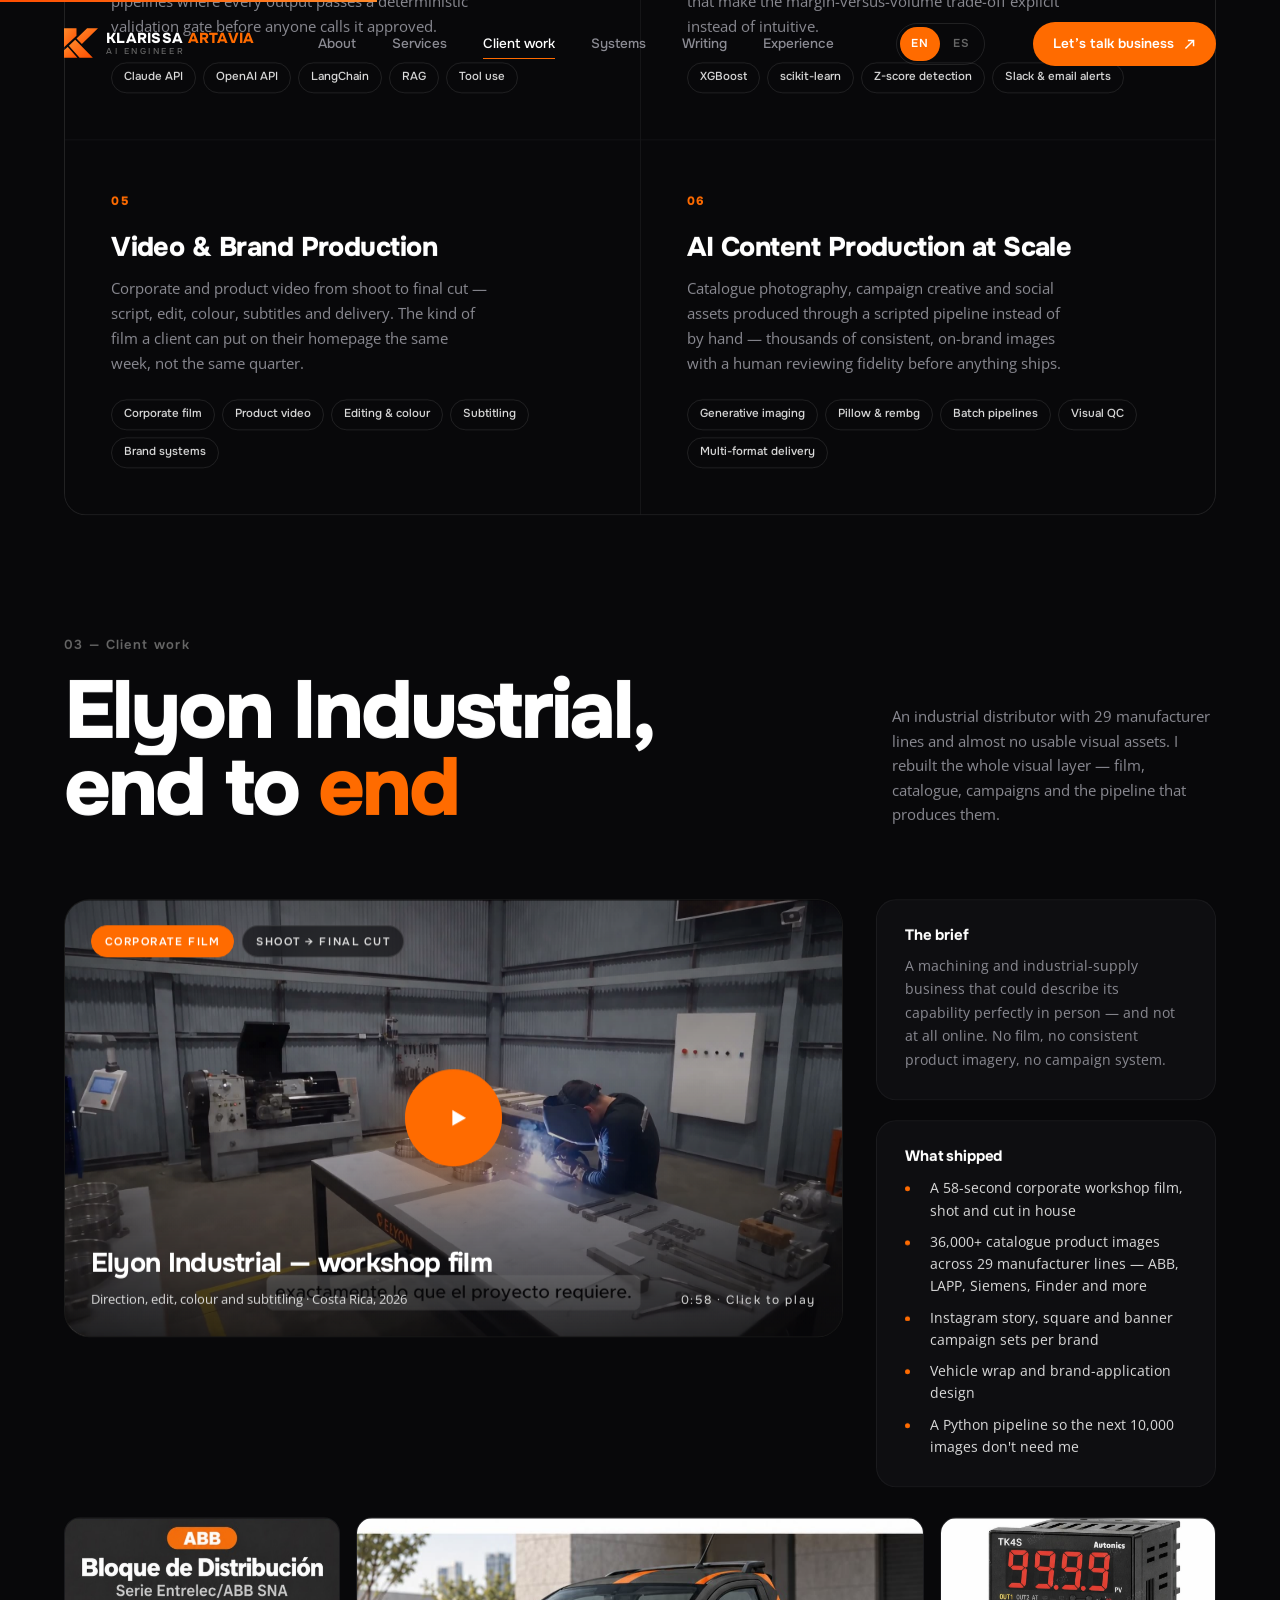
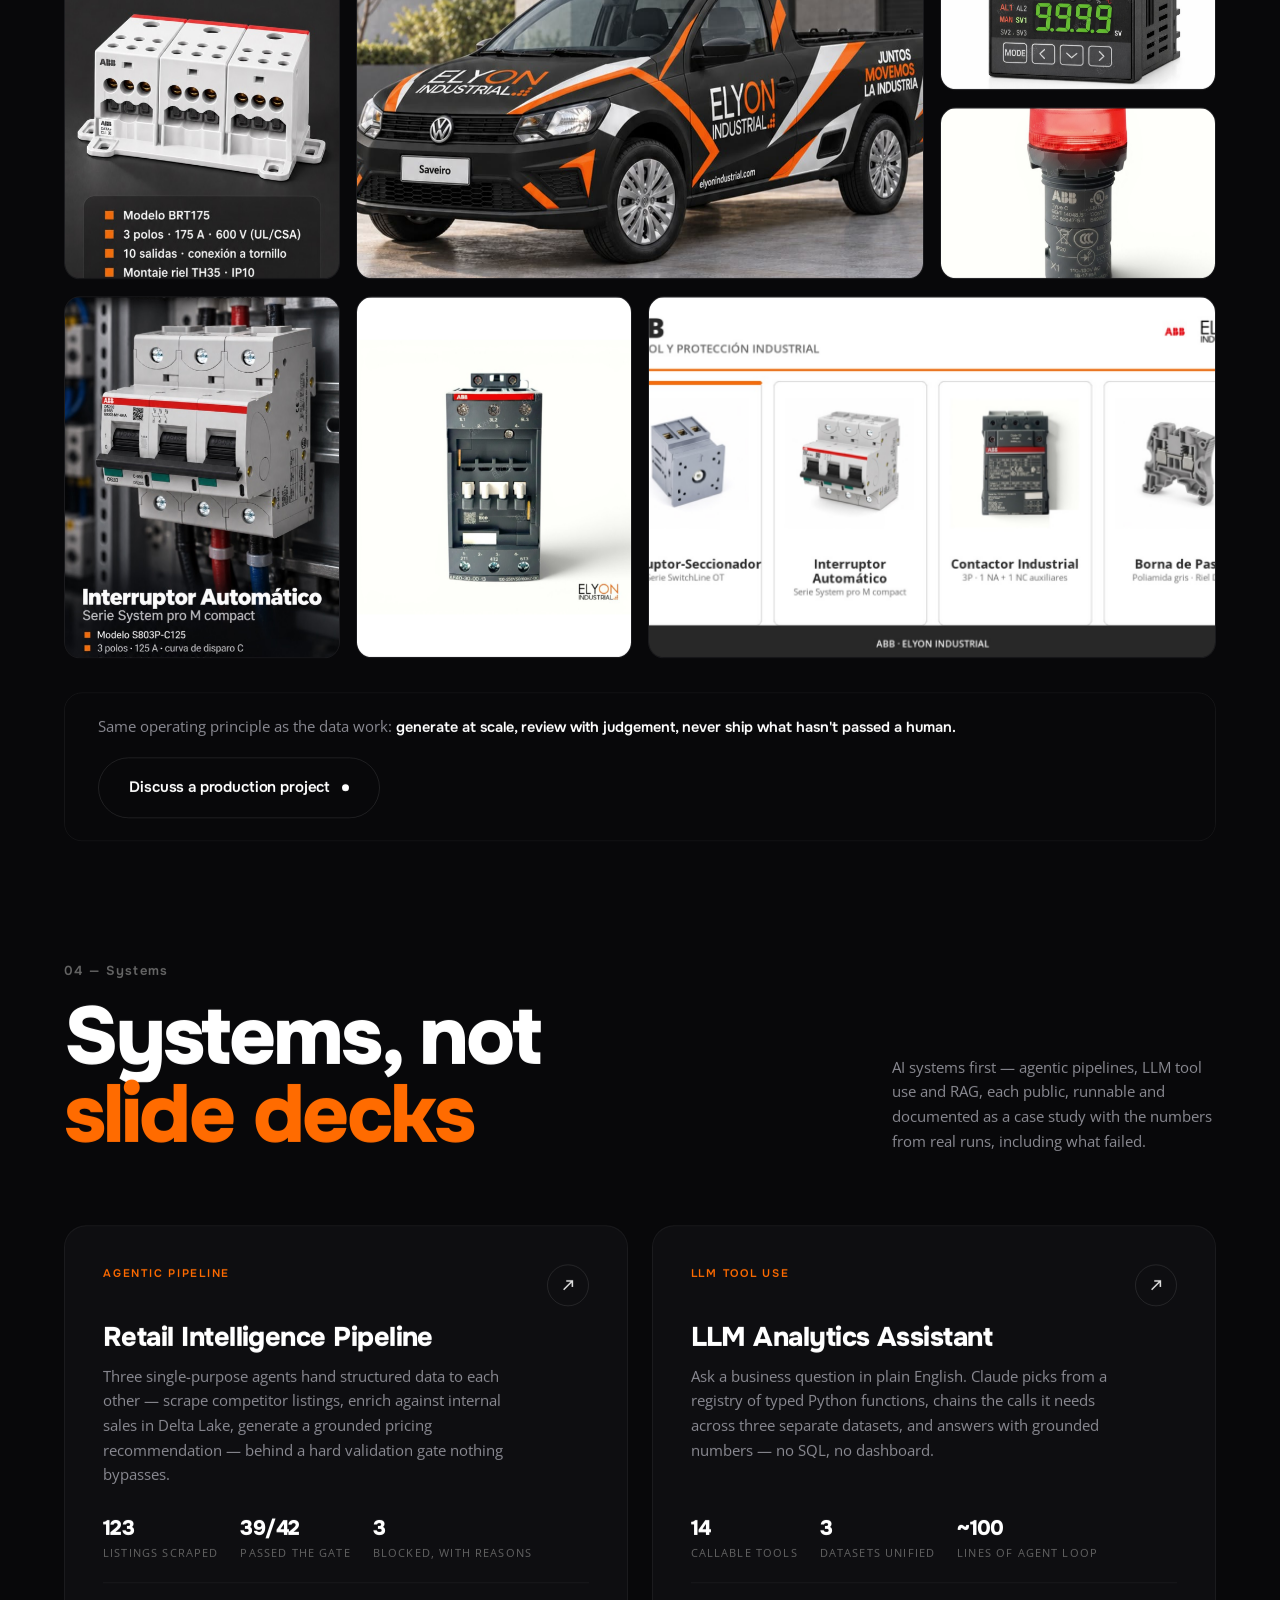
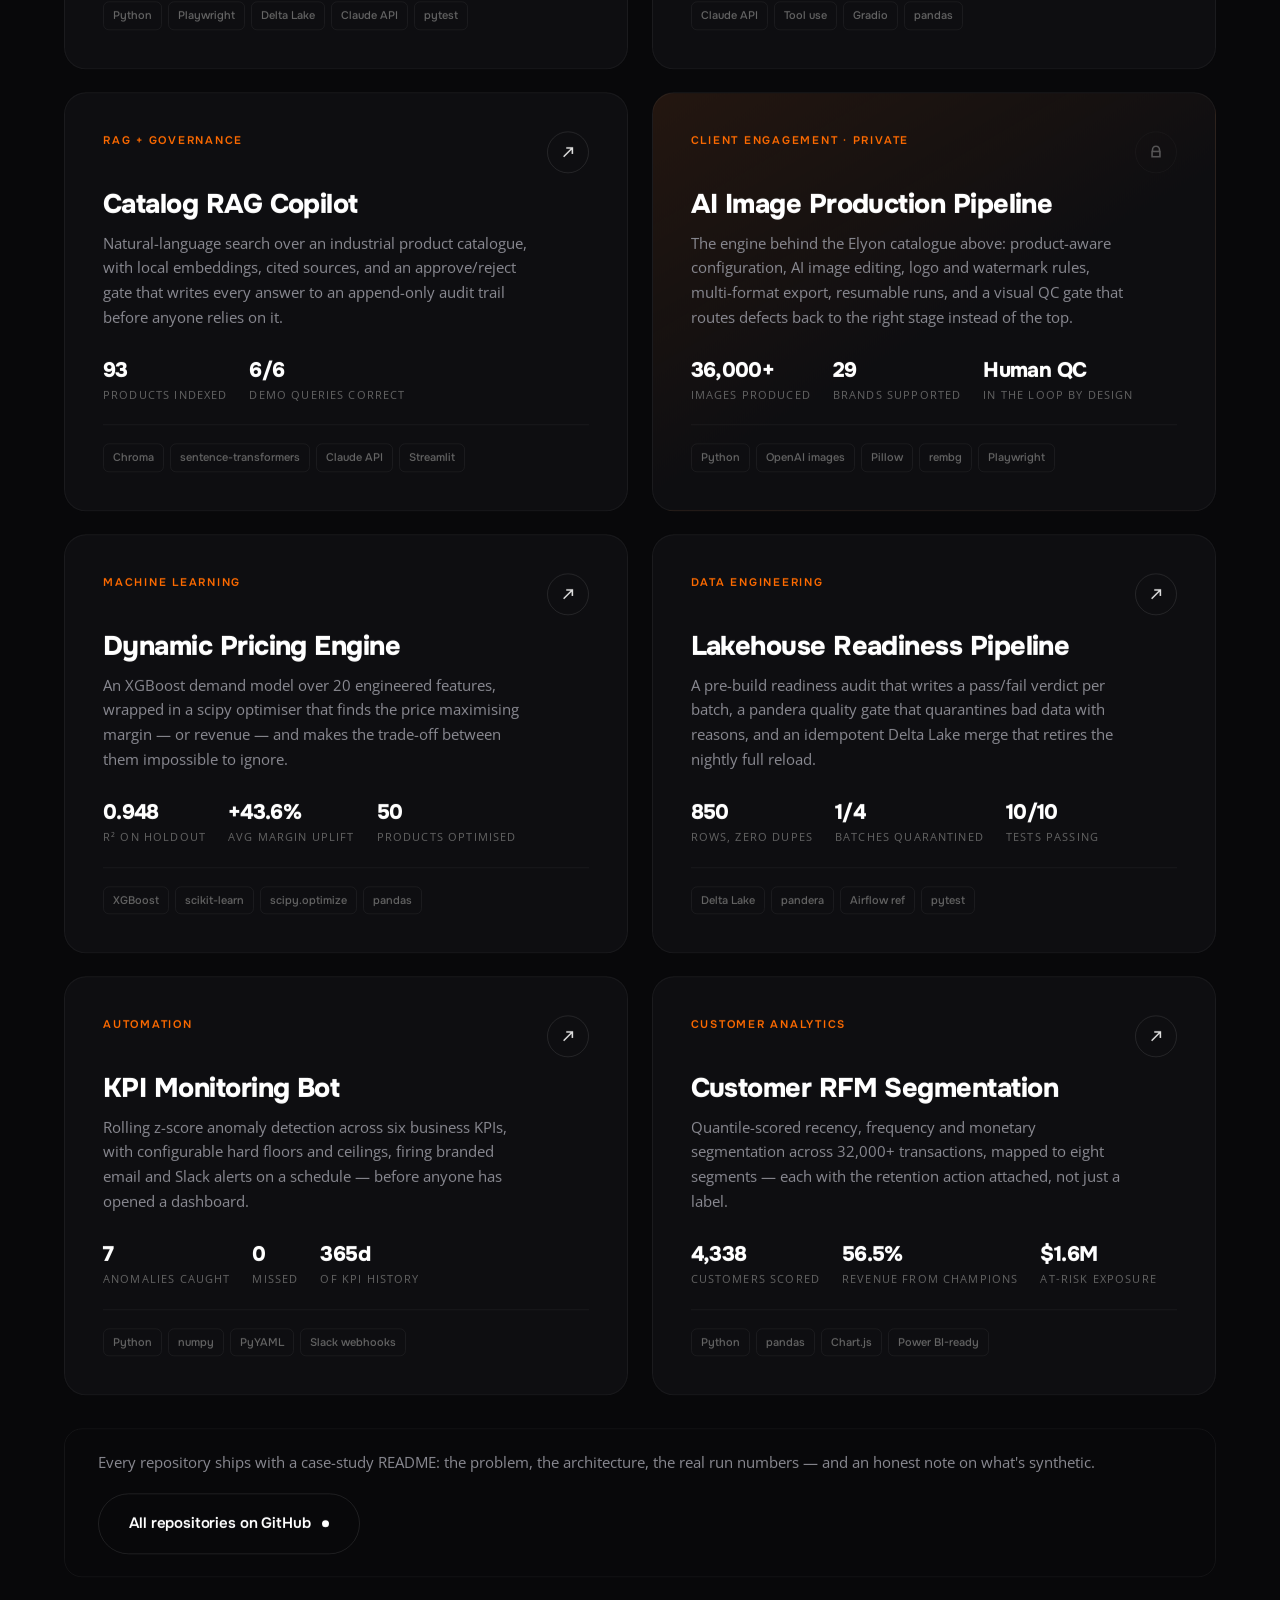
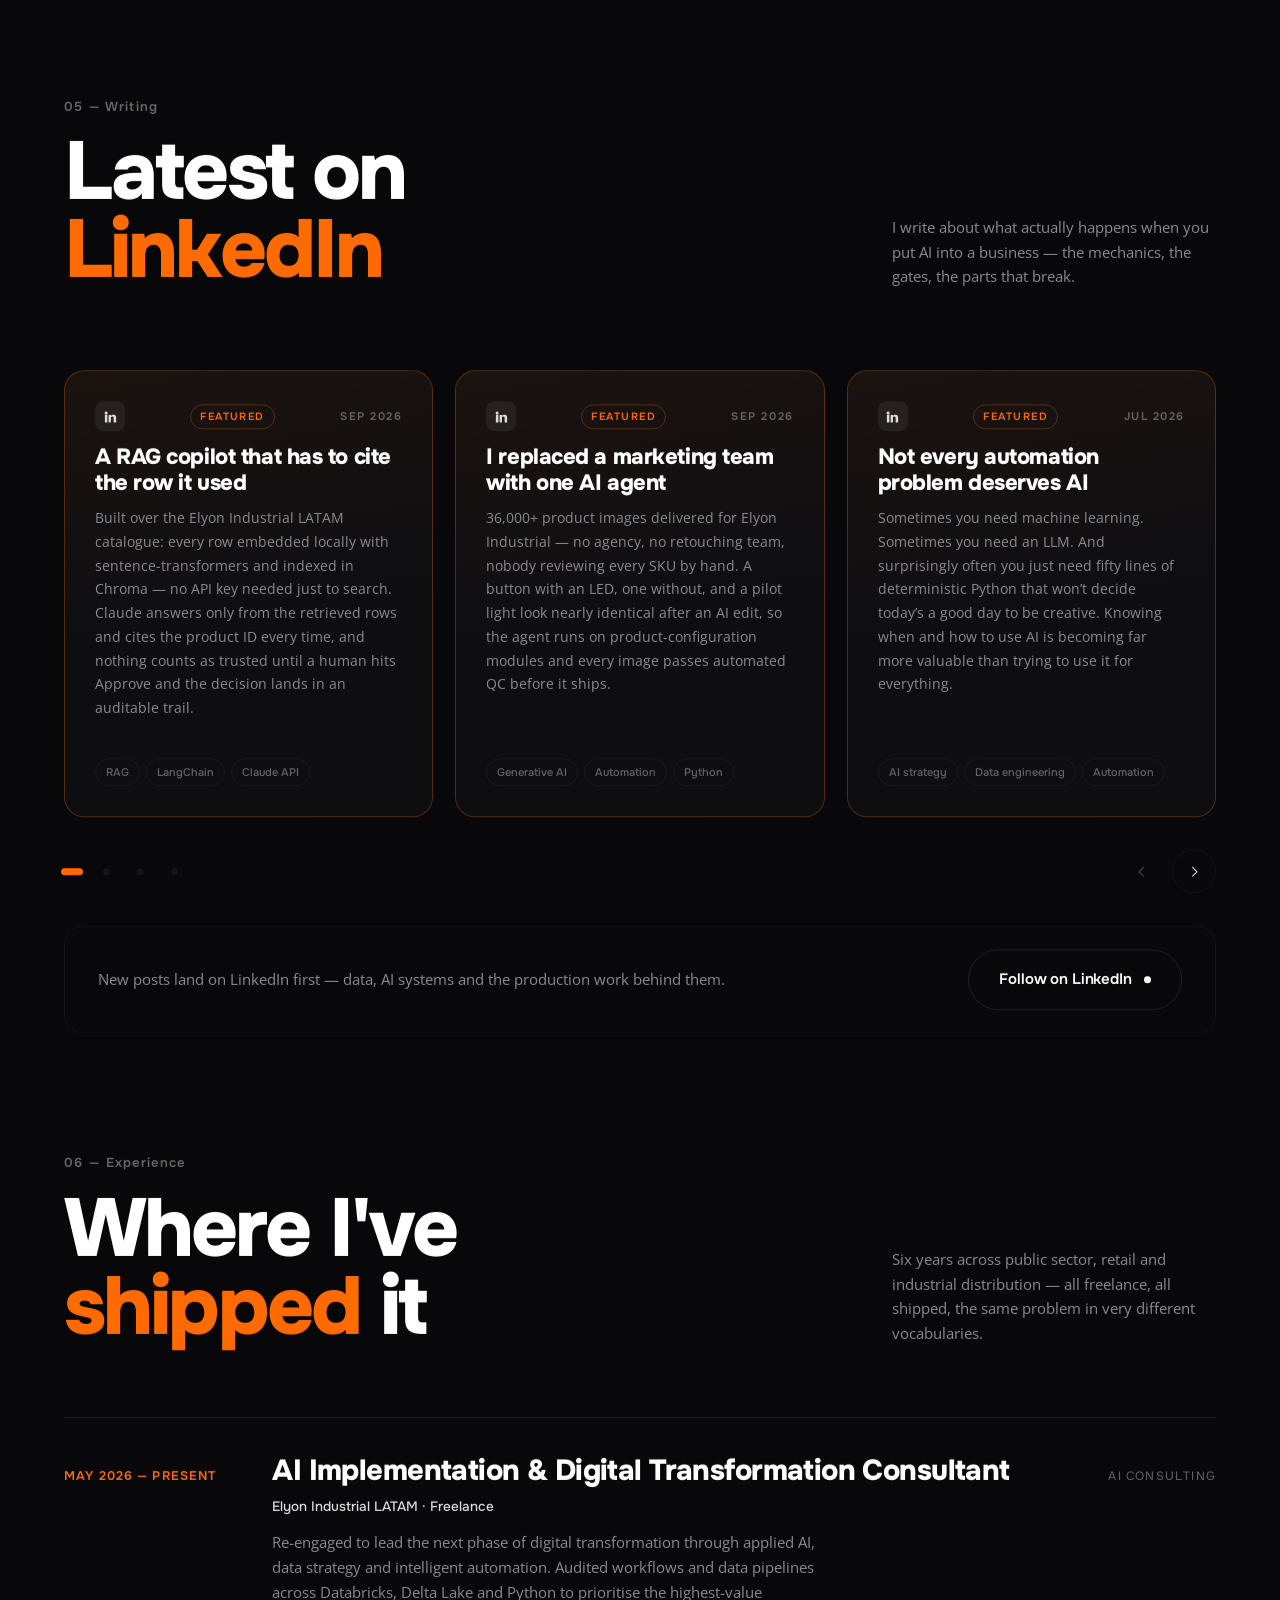
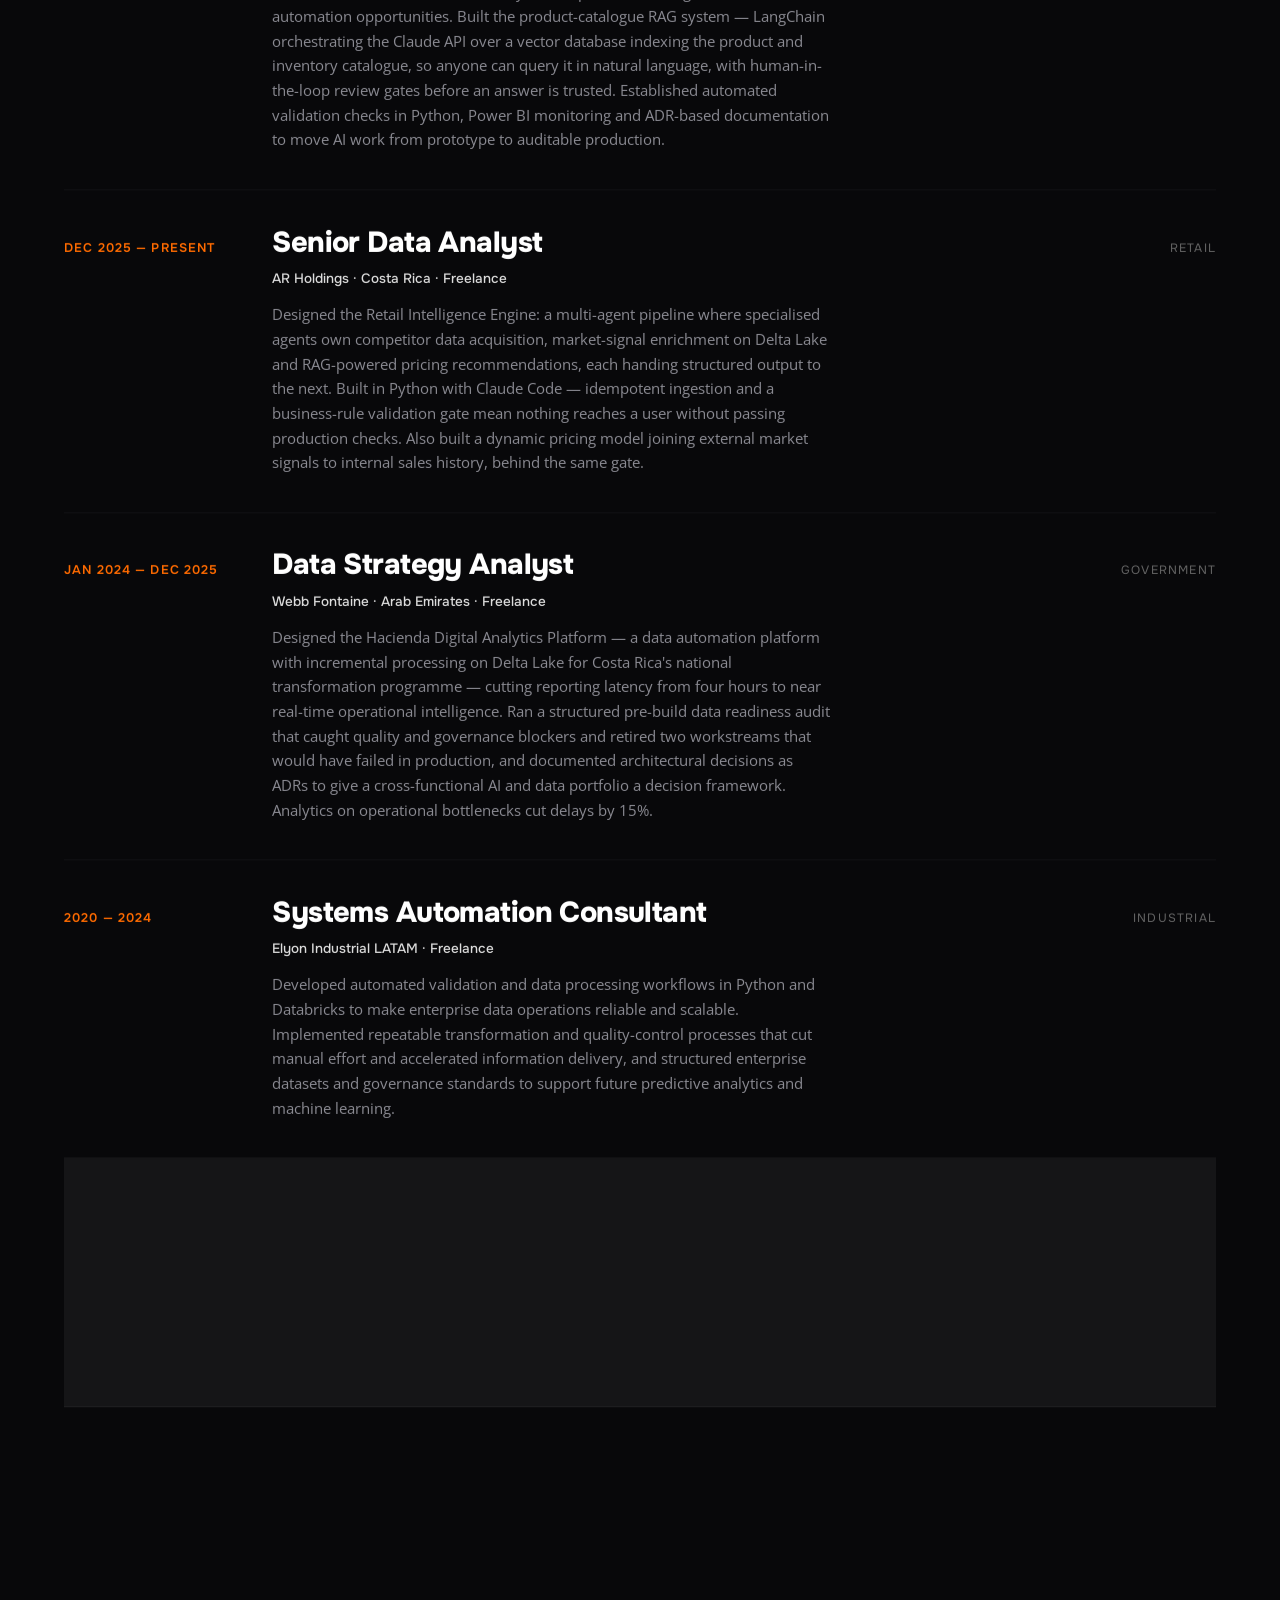
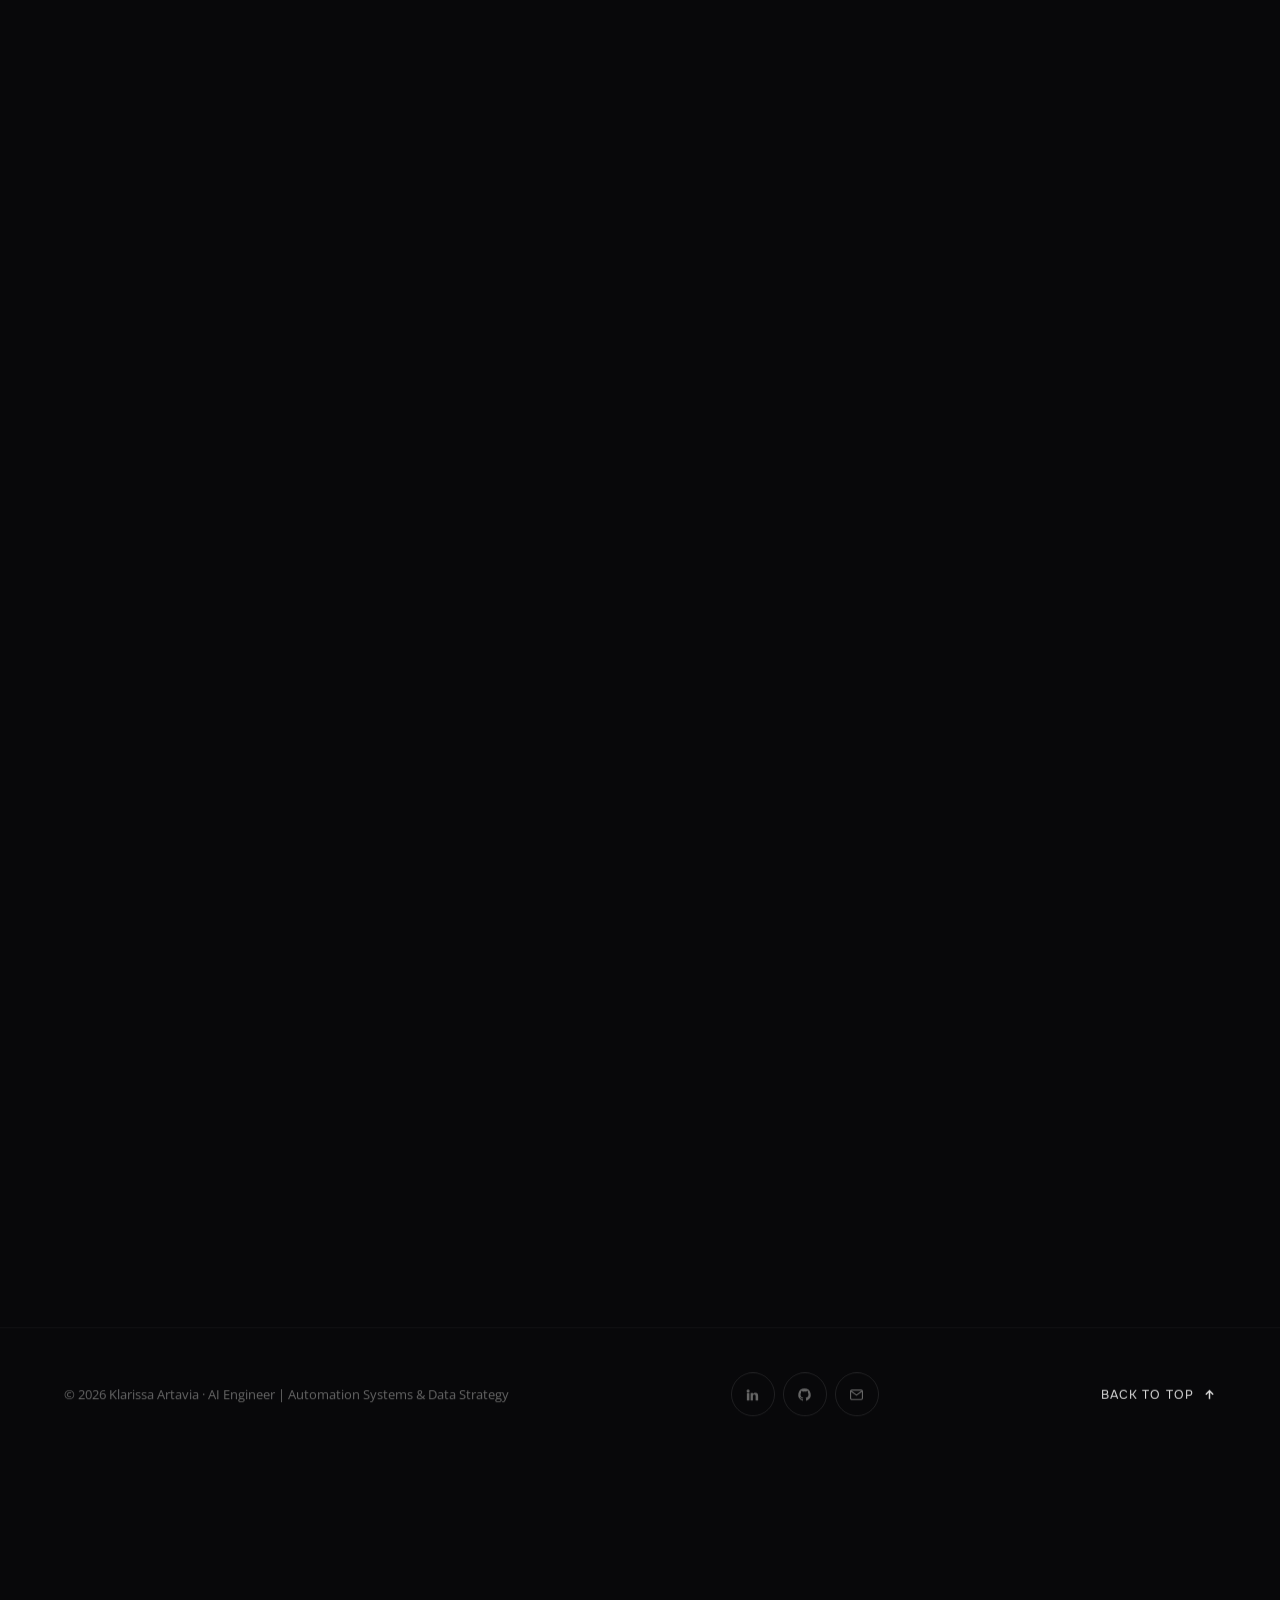
==== commit be6b909a: "Add social share card so links preview with the portrait Adds a 1200x630 Open Graph card (brand pale" ====
--- a/index.html
+++ b/index.html
@@ -9,6 +9,22 @@
 <meta property="og:title" content="Klarissa Artavia — AI Engineer &amp; Data Strategy">
 <meta property="og:description" content="AI systems that decide, alert and price — every output behind a validation gate.">
 <meta property="og:type" content="website">
+<meta property="og:url" content="https://klarissaartavia.github.io/">
+<meta property="og:site_name" content="Klarissa Artavia">
+<meta property="og:locale" content="en_US">
+<meta property="og:locale:alternate" content="es_ES">
+<meta property="og:image" content="https://klarissaartavia.github.io/assets/og-card.jpg">
+<meta property="og:image:secure_url" content="https://klarissaartavia.github.io/assets/og-card.jpg">
+<meta property="og:image:type" content="image/jpeg">
+<meta property="og:image:width" content="1200">
+<meta property="og:image:height" content="630">
+<meta property="og:image:alt" content="Klarissa Artavia — AI Engineer &amp; Data Strategy">
+<meta name="twitter:card" content="summary_large_image">
+<meta name="twitter:title" content="Klarissa Artavia — AI Engineer &amp; Data Strategy">
+<meta name="twitter:description" content="AI systems that decide, alert and price — every output behind a validation gate.">
+<meta name="twitter:image" content="https://klarissaartavia.github.io/assets/og-card.jpg">
+<meta name="twitter:image:alt" content="Klarissa Artavia — AI Engineer &amp; Data Strategy">
+<link rel="canonical" href="https://klarissaartavia.github.io/">
 <link rel="icon" href="data:image/svg+xml,%3Csvg xmlns='http://www.w3.org/2000/svg' viewBox='-9 -9 118 118'%3E%3Crect x='-9' y='-9' width='118' height='118' rx='26' fill='%230a0a0c'/%3E%3Cg fill='%23FF6B00'%3E%3Cpath d='M0.15 6.37 L36.75 6.37 L36.75 28.48 L0.00 62.74 L0.00 6.52Z'/%3E%3Cpath d='M68.08 6.37 L100.00 6.52 L52.56 52.78 L36.90 36.53 L67.94 6.52Z'/%3E%3Cpath d='M33.09 40.19 L84.92 93.63 L45.83 93.63 L14.35 57.91 L32.94 40.34Z'/%3E%3Cpath d='M10.69 61.27 L39.24 93.63 L0.00 93.63 L0.00 71.23 L10.54 61.42Z'/%3E%3C/g%3E%3C/svg%3E">
 <link rel="preconnect" href="https://fonts.googleapis.com">
 <link rel="preconnect" href="https://fonts.gstatic.com" crossorigin>
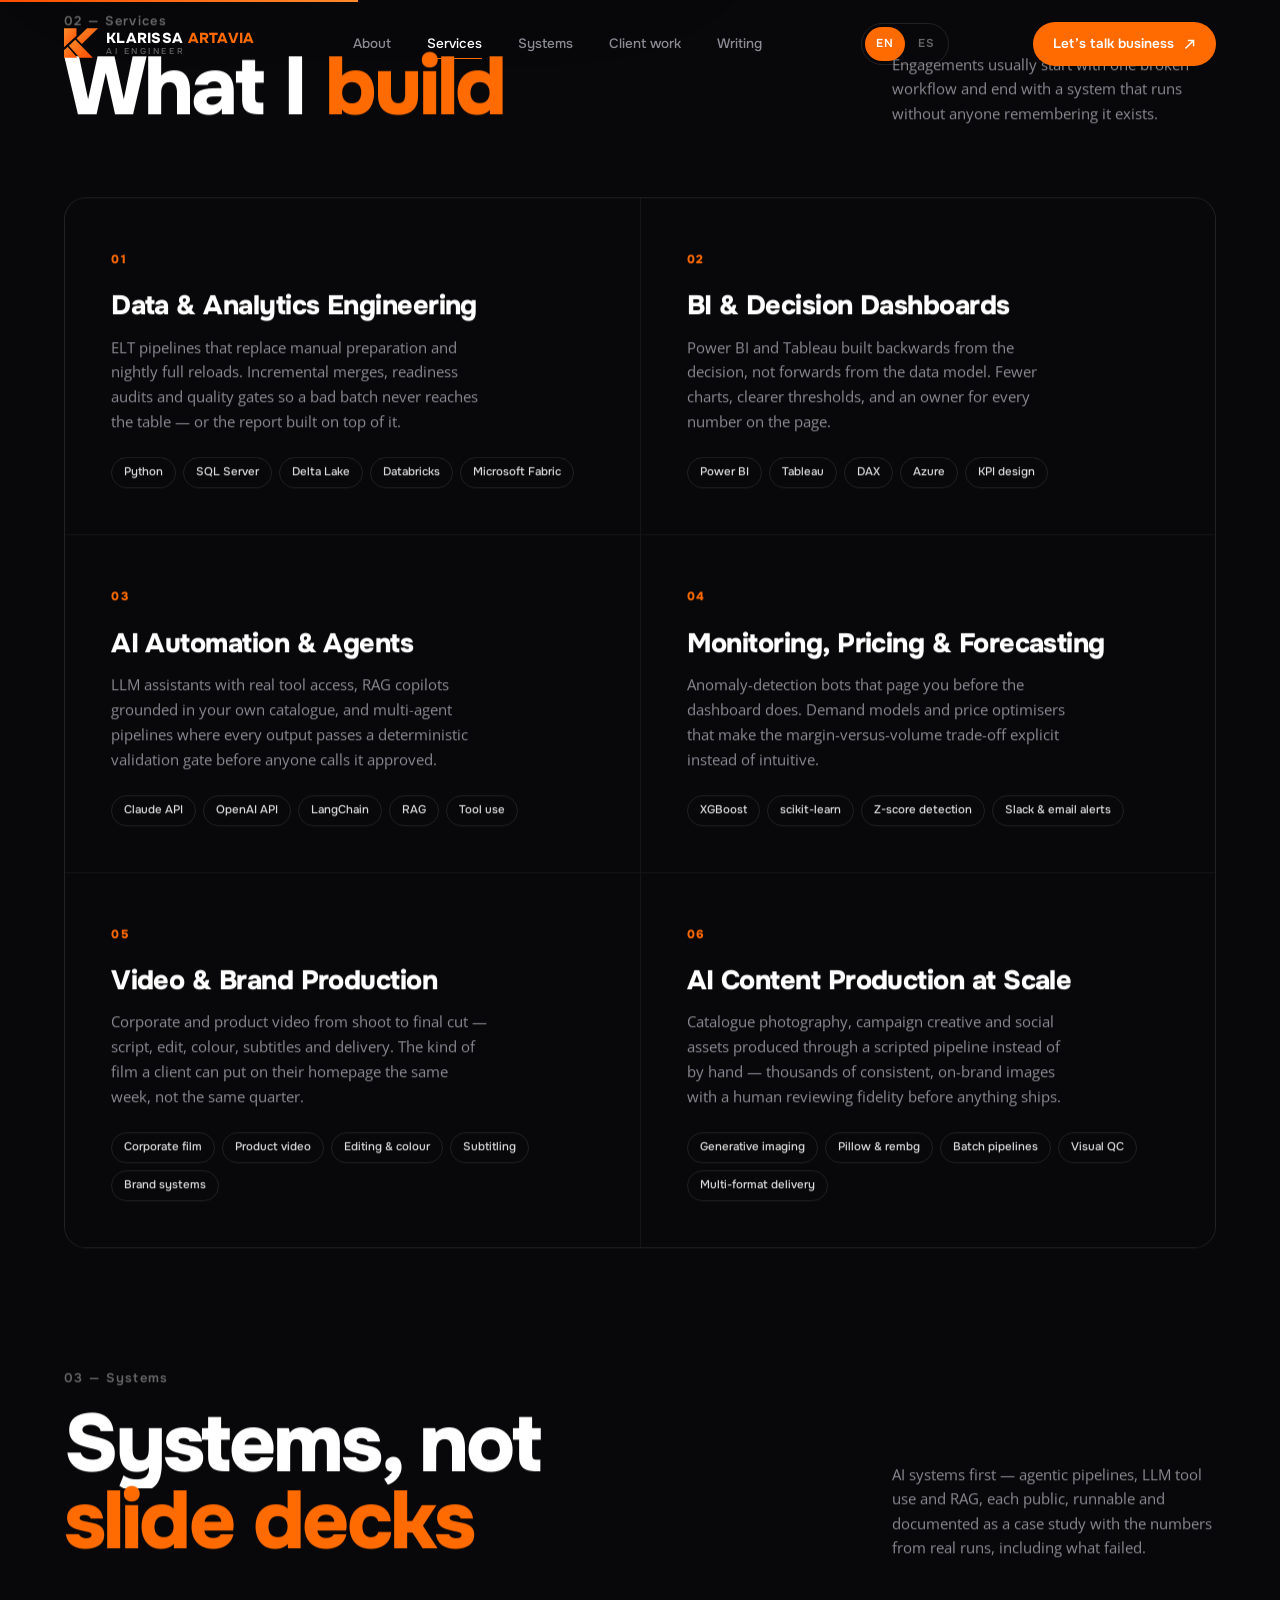
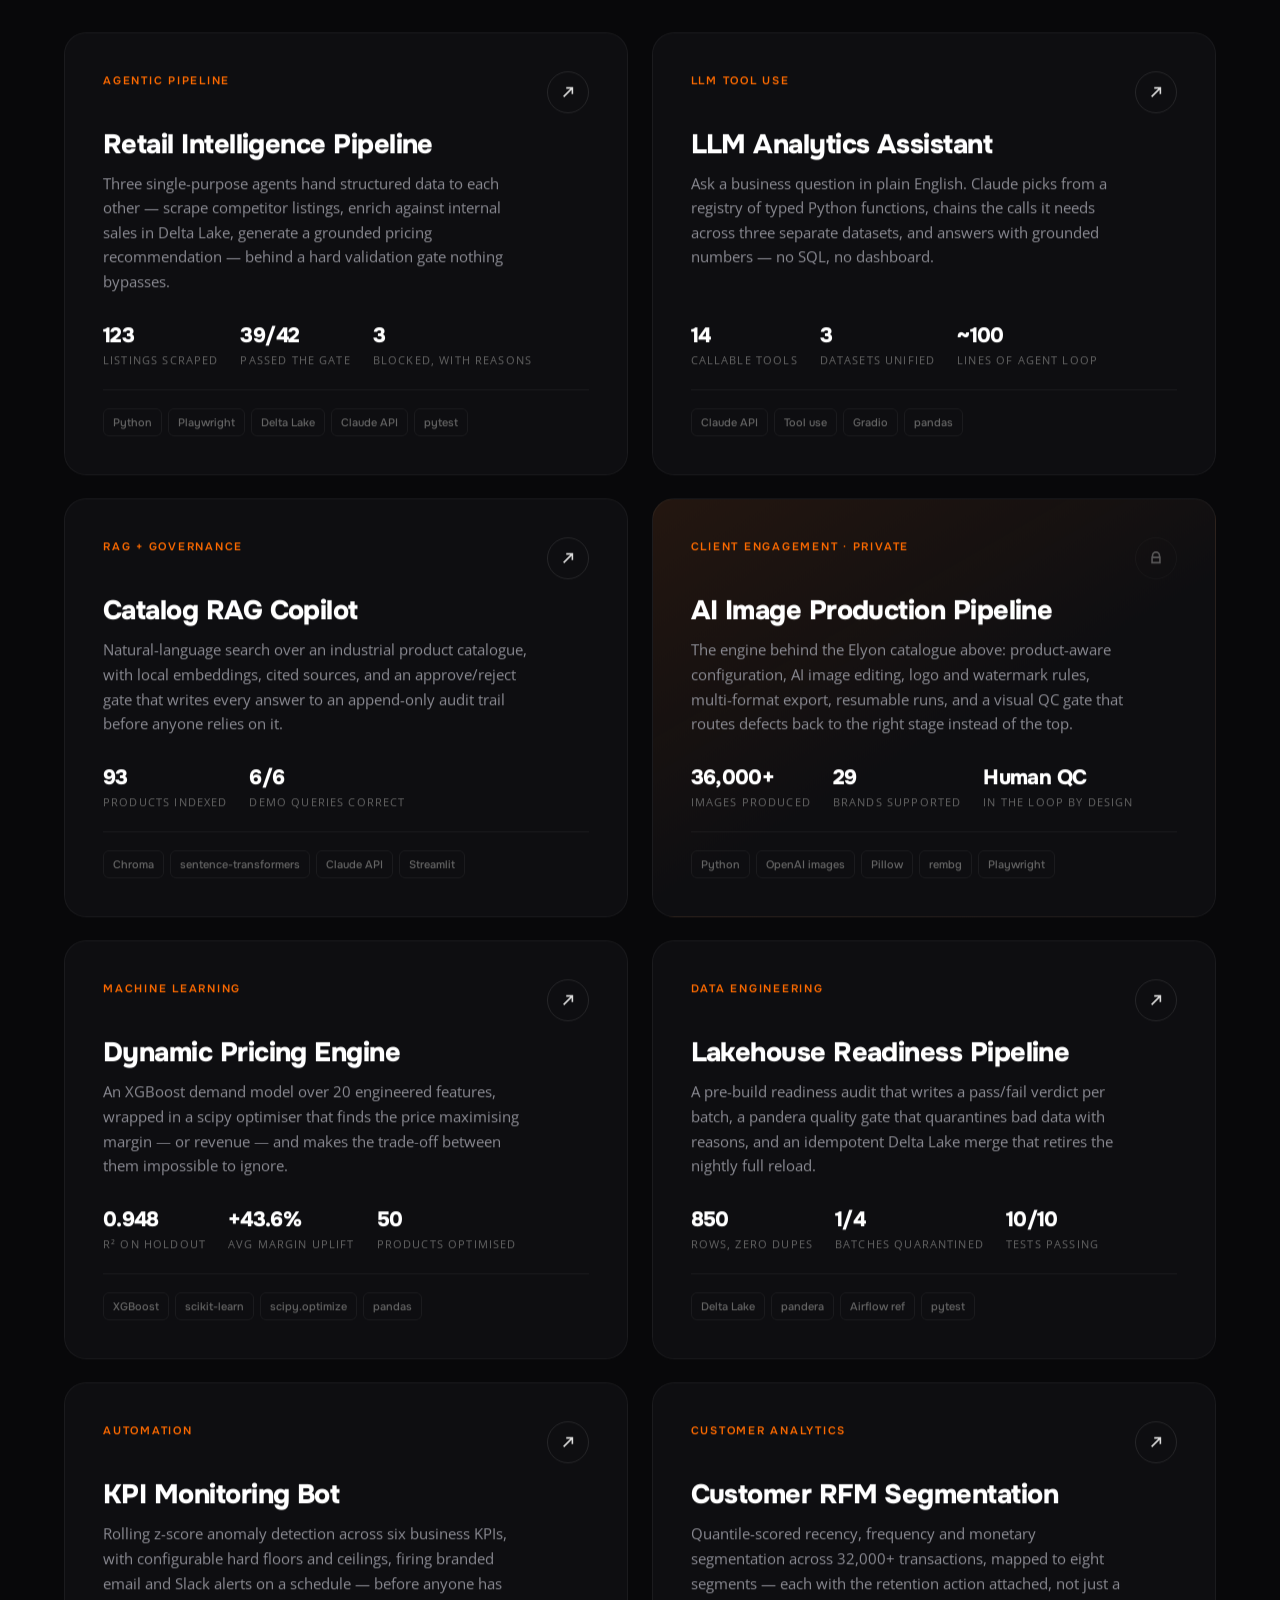
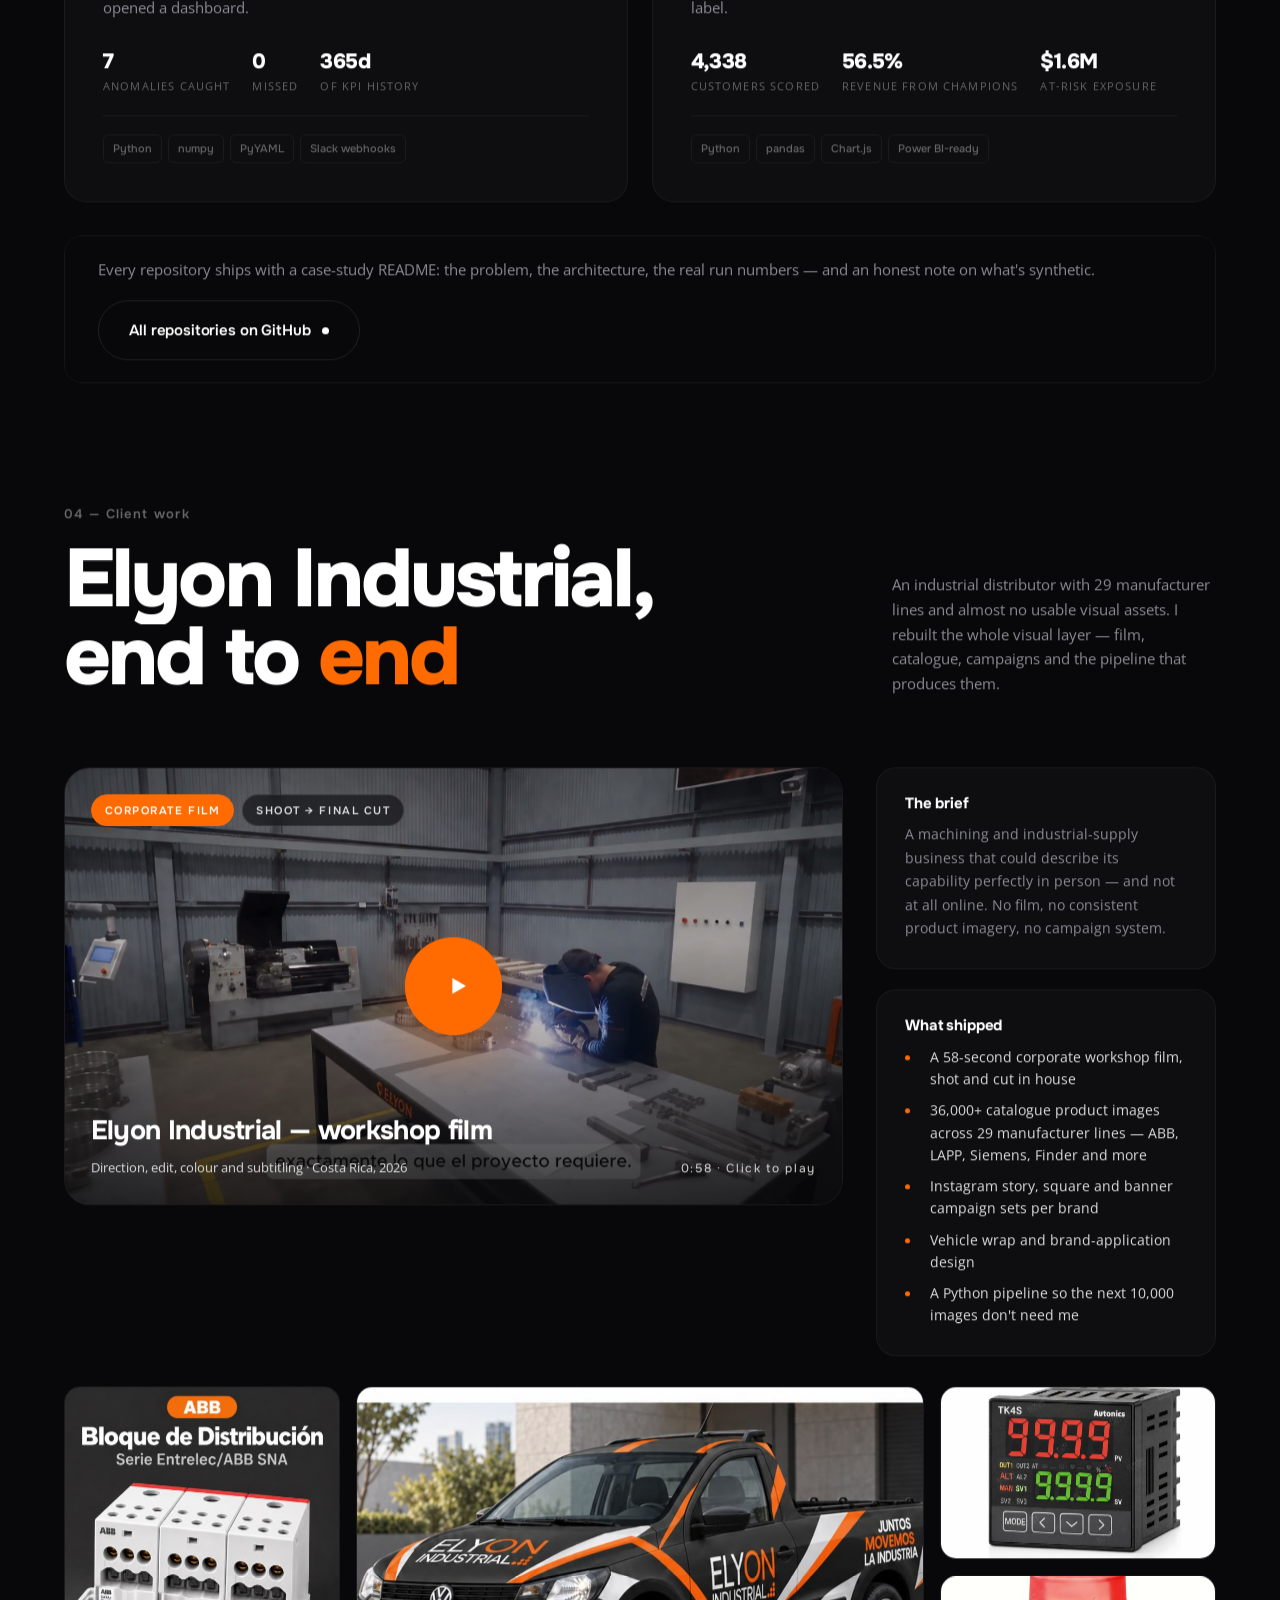
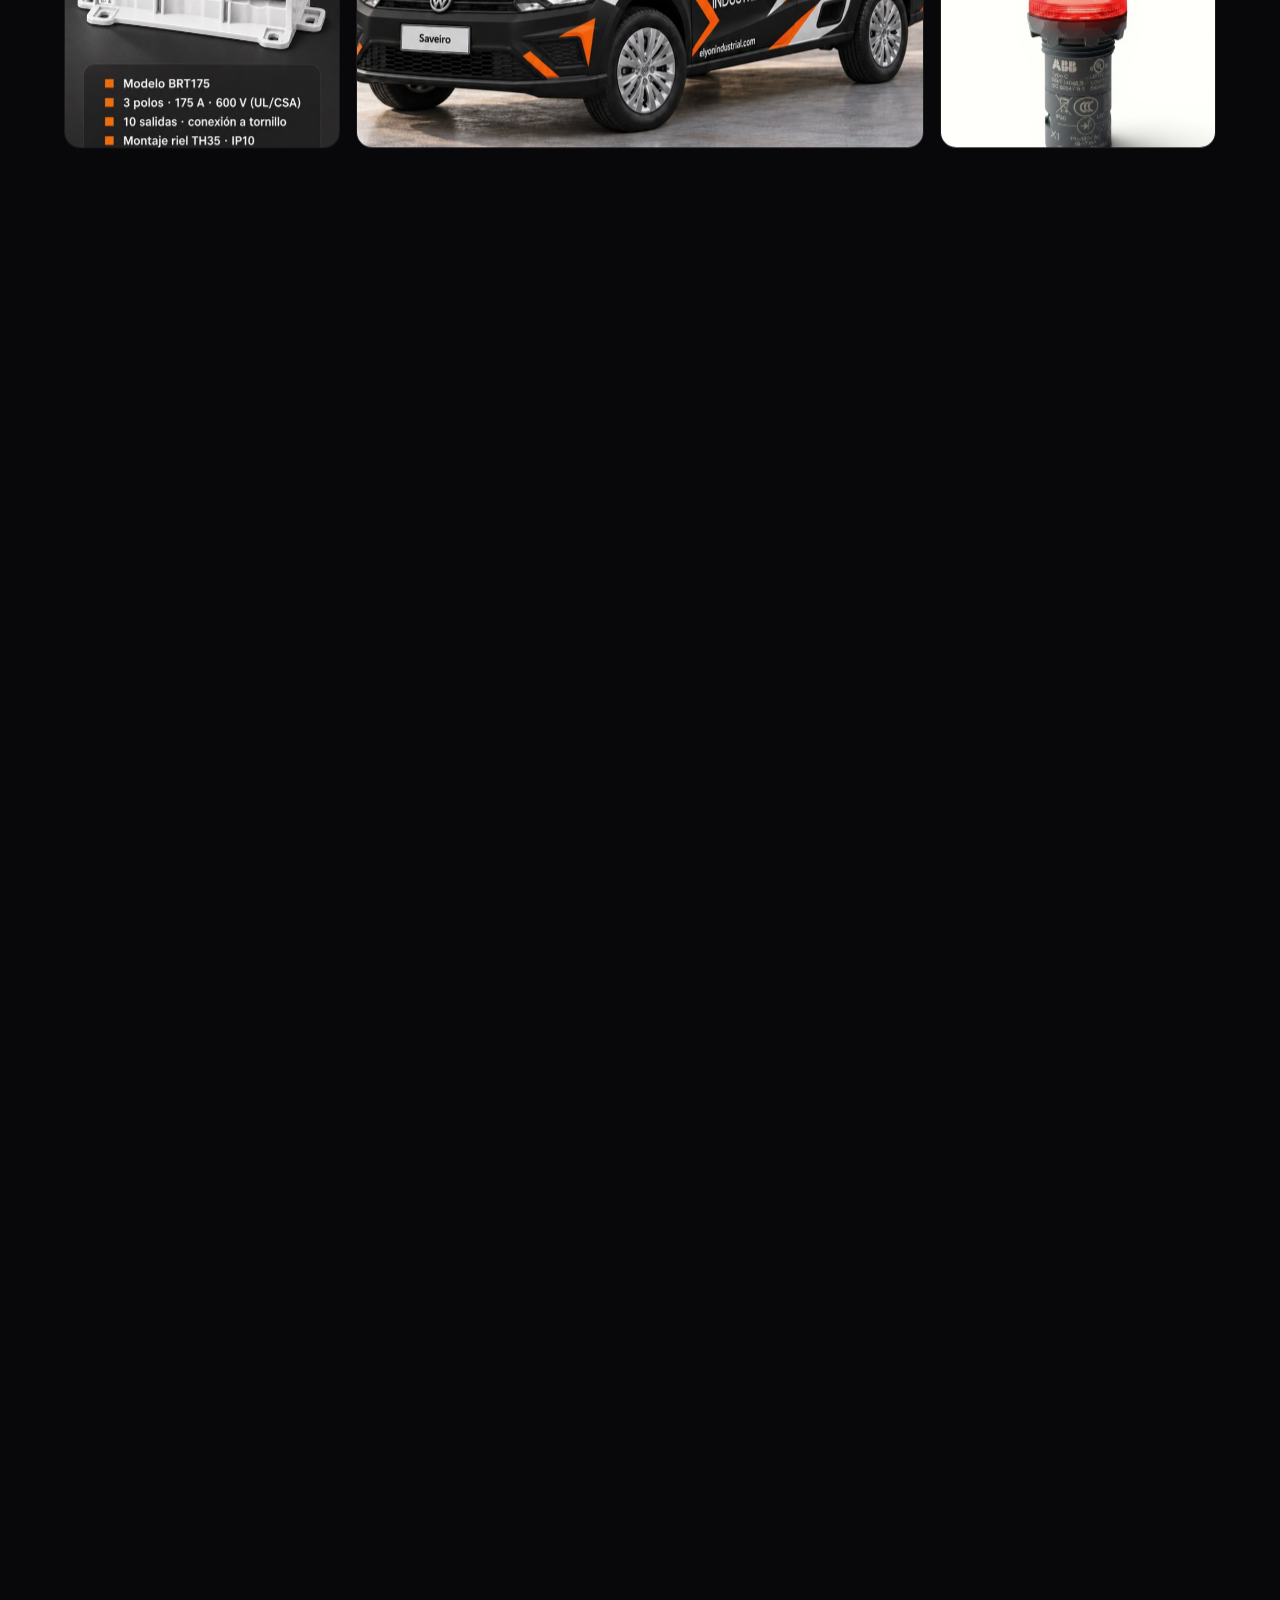
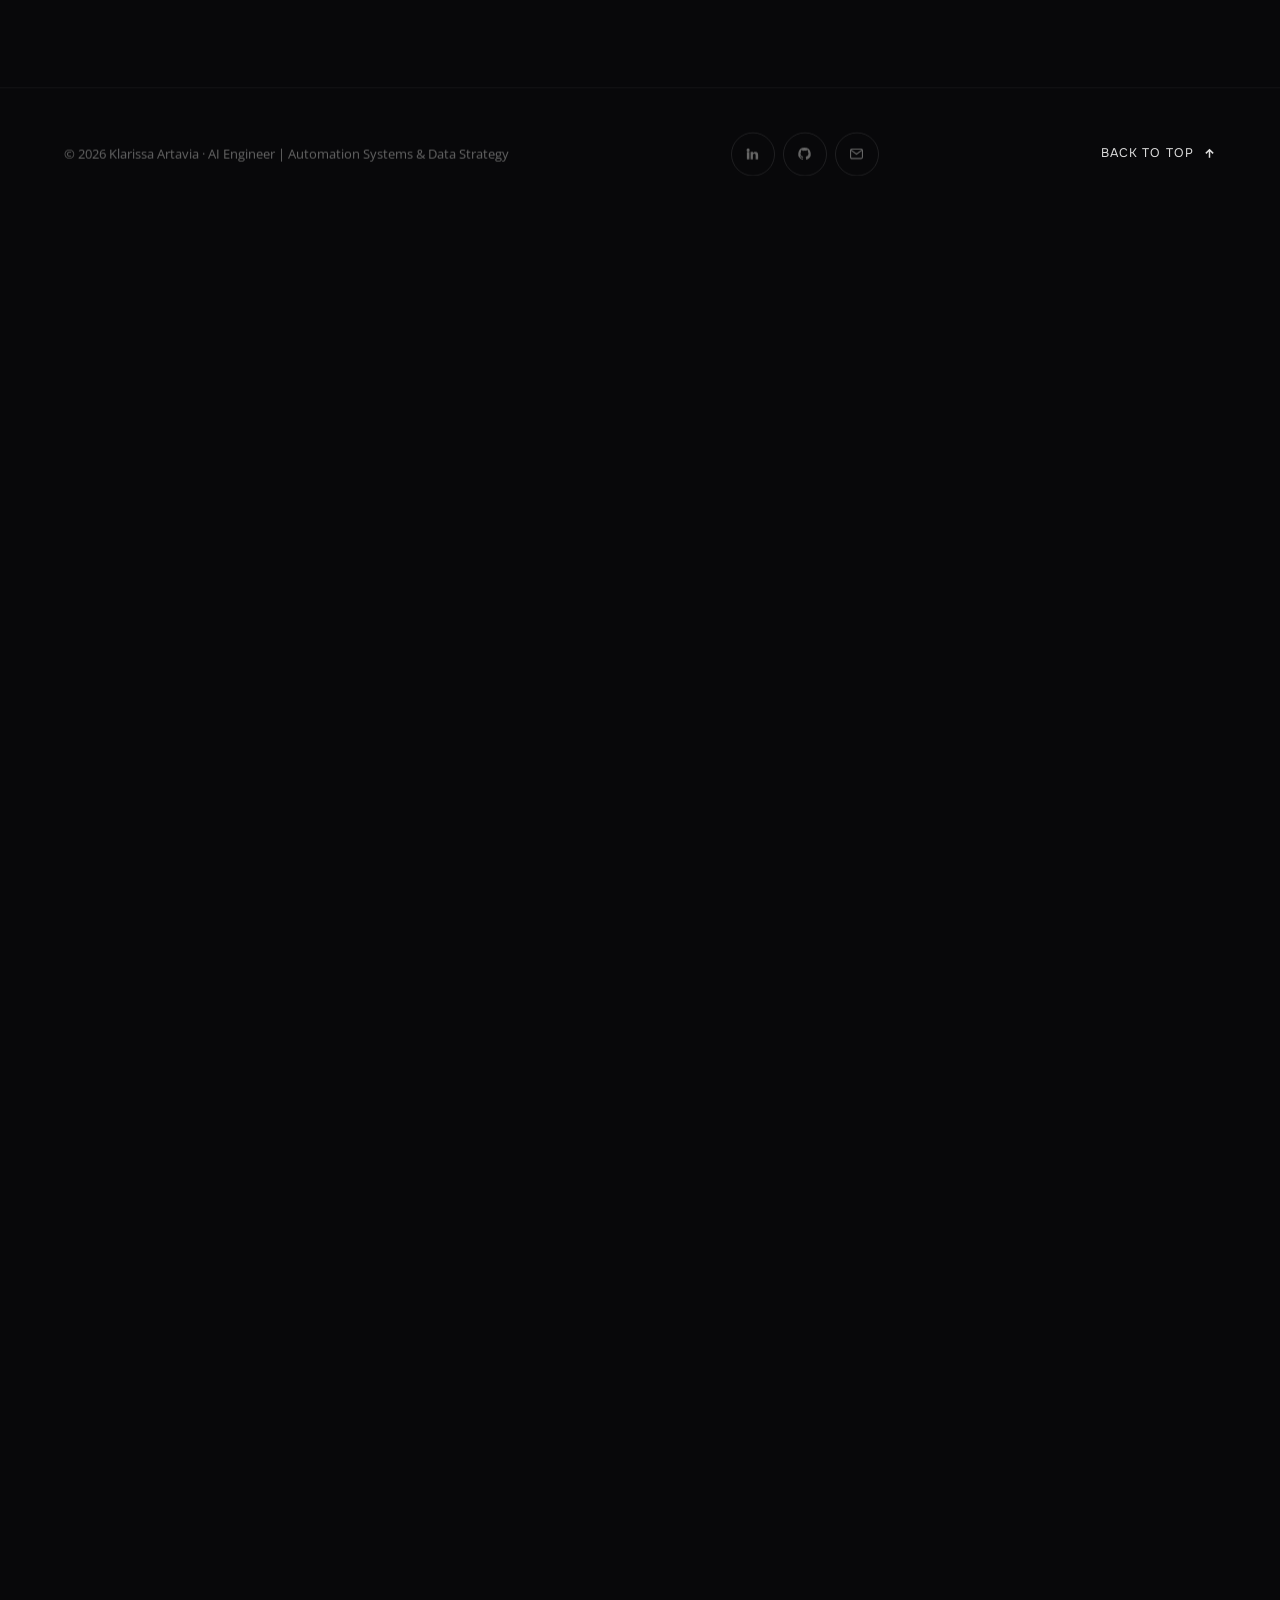
==== commit 71cdd1e0: "Update portfolio and sync LinkedIn posts from Buffer" ====
--- a/index.html
+++ b/index.html
@@ -442,17 +442,6 @@
   border:1px solid var(--line);display:grid;place-items:center;color:#fff;transition:background .4s,border-color .4s}
 #lb .x:hover{background:var(--orange);border-color:var(--orange)}
 
-/* ---------- experience ---------- */
-.tl{display:grid;gap:1px;background:var(--line-2);border-block:1px solid var(--line-2)}
-.job{background:var(--ink);display:grid;grid-template-columns:170px 1fr auto;gap:clamp(16px,3vw,44px);
-  padding:clamp(24px,2.8vw,38px) 0;align-items:baseline;transition:background .5s var(--ease),padding-inline .5s var(--ease)}
-.job:hover{background:var(--ink-2);padding-inline:22px}
-.job .when{font-family:var(--display);font-size:12.5px;font-weight:600;letter-spacing:.09em;color:var(--orange);text-transform:uppercase}
-.job h3{font-size:clamp(20px,2.3vw,29px);margin-bottom:9px}
-.job .where{font-family:var(--display);font-size:13.5px;color:var(--soft);font-weight:500;margin-bottom:13px}
-.job p{font-size:14.5px;color:var(--mute);line-height:1.7;max-width:62ch}
-.job .flag{font-size:12px;color:var(--dim);font-family:var(--display);letter-spacing:.1em;text-transform:uppercase;white-space:nowrap}
-
 /* ---------- stack ---------- */
 .tools{display:grid;grid-template-columns:repeat(auto-fill,minmax(168px,1fr));gap:1px;background:var(--line-2);
   border:1px solid var(--line-2);border-radius:20px;overflow:hidden}
@@ -632,8 +621,6 @@
 @media (max-width:880px){
   .svc,.work{grid-template-columns:1fr}
   .numbers{grid-template-columns:repeat(2,1fr)}
-  .job{grid-template-columns:1fr;gap:8px}
-  .job .flag{display:none}
   .li-track > *{flex-basis:88%}
 }
 @media (max-width:640px){
@@ -725,10 +712,9 @@
   <nav class="links">
     <a href="#about" data-scroll data-t="nav.about">About</a>
     <a href="#services" data-scroll data-t="nav.services">Services</a>
+    <a href="#work" data-scroll data-t="nav.work">Systems</a>
     <a href="#clients" data-scroll data-t="nav.clients">Client work</a>
-    <a href="#work" data-scroll data-t="nav.work">Systems</a>
     <a href="#linkedin" data-scroll data-t="nav.writing">Writing</a>
-    <a href="#experience" data-scroll data-t="nav.experience">Experience</a>
   </nav>
   <div class="lang" role="group" aria-label="Language">
     <button type="button" data-lang="en" class="on">EN</button>
@@ -743,10 +729,9 @@
 <div id="sheet">
   <a href="#about" data-scroll data-t="nav.about">About</a>
   <a href="#services" data-scroll data-t="nav.services">Services</a>
+  <a href="#work" data-scroll data-t="nav.work">Systems</a>
   <a href="#clients" data-scroll data-t="nav.clients">Client work</a>
-  <a href="#work" data-scroll data-t="nav.work">Systems</a>
   <a href="#linkedin" data-scroll data-t="nav.writing">Writing</a>
-  <a href="#experience" data-scroll data-t="nav.experience">Experience</a>
   <a href="#contact" data-scroll data-t="nav.contact">Contact</a>
   <div class="lang" role="group" aria-label="Language">
     <button type="button" data-lang="en" class="on">EN</button>
@@ -952,7 +937,7 @@
     <div class="wrap">
       <div class="head">
         <div class="rv">
-          <span class="n" data-t="cw.n">03 — Client work</span>
+          <span class="n" data-t="cw.n">04 — Client work</span>
           <h2><span class="mask"><span>Elyon Industrial,</span></span><span class="mask" style="--d:90ms"><span>end to <span class="o">end</span></span></span></h2>
         </div>
         <p class="side rv" style="--d:150ms" data-t="cw.side">An industrial distributor with 29 manufacturer lines and almost no usable visual assets. I rebuilt the whole visual layer — film, catalogue, campaigns and the pipeline that produces them.</p>
@@ -1012,7 +997,7 @@
     <div class="wrap">
       <div class="head">
         <div class="rv">
-          <span class="n" data-t="wk.n">04 — Systems</span>
+          <span class="n" data-t="wk.n">03 — Systems</span>
           <h2><span class="mask"><span data-t="wk.h1">Systems, not</span></span><span class="mask" style="--d:90ms"><span data-t="wk.h2"><span class="o">slide decks</span></span></span></h2>
         </div>
         <p class="side rv" style="--d:150ms" data-t="wk.side">AI systems first — agentic pipelines, LLM tool use and RAG, each public, runnable and documented as a case study with the numbers from real runs, including what failed.</p>
@@ -1174,7 +1159,7 @@
 
       <div class="more rv">
         <p data-t="wk.more">Every repository ships with a case-study README: the problem, the architecture, the real run numbers — and an honest note on what's synthetic.</p>
-        <a class="btn btn-ghost magnet" href="https://github.com/klaricracia" target="_blank" rel="noopener"><span data-t="wk.morecta">All repositories on GitHub</span><span class="dot"></span></a>
+        <a class="btn btn-ghost magnet" href="https://github.com/klarissaartavia" target="_blank" rel="noopener"><span data-t="wk.morecta">All repositories on GitHub</span><span class="dot"></span></a>
       </div>
     </div>
   </section>
@@ -1209,77 +1194,12 @@
     </div>
   </section>
 
-  <!-- ============ EXPERIENCE ============ -->
-  <section id="experience" class="sec">
-    <div class="wrap">
-      <div class="head">
-        <div class="rv">
-          <span class="n" data-t="ex.n">06 — Experience</span>
-          <h2><span class="mask"><span data-t="ex.h1">Where I've</span></span><span class="mask" style="--d:90ms"><span data-t="ex.h2"><span class="o">shipped</span> it</span></span></h2>
-        </div>
-        <p class="side rv" style="--d:150ms" data-t="ex.side">Six years across public sector, retail and industrial distribution — all freelance, all shipped, the same problem in very different vocabularies.</p>
-      </div>
-
-      <div class="tl">
-        <article class="job rv">
-          <div class="when" data-t="exp.el2.when">May 2026 — Present</div>
-          <div>
-            <h3 data-t="exp.el2.role">AI Implementation &amp; Digital Transformation Consultant</h3>
-            <div class="where">Elyon Industrial LATAM · Freelance</div>
-            <p data-t="exp.el2.desc">Re-engaged to lead the next phase of digital transformation through applied AI, data strategy and intelligent automation. Audited workflows and data pipelines across Databricks, Delta Lake and Python to prioritise the highest-value automation opportunities. Built the product-catalogue RAG system — LangChain orchestrating the Claude API over a vector database indexing the product and inventory catalogue, so anyone can query it in natural language, with human-in-the-loop review gates before an answer is trusted. Established automated validation checks in Python, Power BI monitoring and ADR-based documentation to move AI work from prototype to auditable production.</p>
-          </div>
-          <div class="flag" data-t="exp.el2.flag">AI consulting</div>
-        </article>
-
-        <article class="job rv" style="--d:70ms">
-          <div class="when" data-t="exp.ar.when">Dec 2025 — Present</div>
-          <div>
-            <h3 data-t="exp.ar.role">Senior Data Analyst</h3>
-            <div class="where">AR Holdings · Costa Rica · Freelance</div>
-            <p data-t="exp.ar.desc">Designed the Retail Intelligence Engine: a multi-agent pipeline where specialised agents own competitor data acquisition, market-signal enrichment on Delta Lake and RAG-powered pricing recommendations, each handing structured output to the next. Built in Python with Claude Code — idempotent ingestion and a business-rule validation gate mean nothing reaches a user without passing production checks. Also built a dynamic pricing model joining external market signals to internal sales history, behind the same gate.</p>
-          </div>
-          <div class="flag" data-t="exp.ar.flag">Retail</div>
-        </article>
-
-        <article class="job rv" style="--d:140ms">
-          <div class="when" data-t="exp.wf.when">Jan 2024 — Dec 2025</div>
-          <div>
-            <h3 data-t="exp.wf.role">Data Strategy Analyst</h3>
-            <div class="where">Webb Fontaine · Arab Emirates · Freelance</div>
-            <p data-t="exp.wf.desc">Designed the Hacienda Digital Analytics Platform — a data automation platform with incremental processing on Delta Lake for Costa Rica's national transformation programme — cutting reporting latency from four hours to near real-time operational intelligence. Ran a structured pre-build data readiness audit that caught quality and governance blockers and retired two workstreams that would have failed in production, and documented architectural decisions as ADRs to give a cross-functional AI and data portfolio a decision framework. Analytics on operational bottlenecks cut delays by 15%.</p>
-          </div>
-          <div class="flag" data-t="exp.wf.flag">Government</div>
-        </article>
-
-        <article class="job rv" style="--d:210ms">
-          <div class="when">2020 — 2024</div>
-          <div>
-            <h3 data-t="exp.el.role">Systems Automation Consultant</h3>
-            <div class="where">Elyon Industrial LATAM · Freelance</div>
-            <p data-t="exp.el.desc">Developed automated validation and data processing workflows in Python and Databricks to make enterprise data operations reliable and scalable. Implemented repeatable transformation and quality-control processes that cut manual effort and accelerated information delivery, and structured enterprise datasets and governance standards to support future predictive analytics and machine learning.</p>
-          </div>
-          <div class="flag" data-t="exp.el.flag">Industrial</div>
-        </article>
-
-        <article class="job rv" style="--d:280ms">
-          <div class="when">2024 — 2025</div>
-          <div>
-            <h3 data-t="exp.edu.role">MSc Analytics, Innovation &amp; Technology</h3>
-            <div class="where">INCAE Business School</div>
-            <p data-t="exp.edu.desc">Latin America's top-ranked business school. Prior: International Trade &amp; Business, LEAD University (2021–2023) — which is why the conversation with a commercial team usually goes faster than the conversation with the data warehouse.</p>
-          </div>
-          <div class="flag" data-t="exp.edu.flag">Education</div>
-        </article>
-      </div>
-    </div>
-  </section>
-
   <!-- ============ STACK ============ -->
   <section id="stack" class="sec">
     <div class="wrap">
       <div class="head">
         <div class="rv">
-          <span class="n" data-t="st.n">07 — Stack</span>
+          <span class="n" data-t="st.n">06 — Stack</span>
           <h2><span class="mask"><span data-t="st.h">Tools I <span class="o">actually</span> use</span></span></h2>
         </div>
         <p class="side rv" style="--d:150ms" data-t="st.side">Not a logo wall — this is what shows up in the repositories and the client work above.</p>
@@ -1315,7 +1235,7 @@
         <div class="glow-c"></div>
         <div class="cta-in">
           <div>
-            <span class="eyebrow" data-t="cta.eyebrow">08 — Let's talk</span>
+            <span class="eyebrow" data-t="cta.eyebrow">07 — Let's talk</span>
             <h2 style="margin-top:22px">
               <span class="mask"><span data-t="cta.h1">Got data that</span></span>
               <span class="mask" style="--d:90ms"><span data-t="cta.h2">isn't <span class="o">earning</span></span></span>
@@ -1337,8 +1257,8 @@
               <span><small>LinkedIn</small><b>in/klariartavia</b></span>
               <svg viewBox="0 0 16 16" fill="none" stroke="currentColor" stroke-width="1.7"><path d="M3 13 13 3M6 3h7v7"/></svg>
             </a>
-            <a href="https://github.com/klaricracia" target="_blank" rel="noopener">
-              <span><small>GitHub</small><b>@klaricracia</b></span>
+            <a href="https://github.com/klarissaartavia" target="_blank" rel="noopener">
+              <span><small>GitHub</small><b>@klarissaartavia</b></span>
               <svg viewBox="0 0 16 16" fill="none" stroke="currentColor" stroke-width="1.7"><path d="M3 13 13 3M6 3h7v7"/></svg>
             </a>
             <a href="tel:+50685977864">
@@ -1358,7 +1278,7 @@
         <a href="https://www.linkedin.com/in/klariartavia/" target="_blank" rel="noopener" aria-label="LinkedIn">
           <svg viewBox="0 0 24 24" fill="currentColor"><path d="M4.98 3.5a2.5 2.5 0 1 1 0 5 2.5 2.5 0 0 1 0-5zM3 9h4v12H3zM9 9h3.8v1.7h.05c.53-.95 1.83-1.95 3.77-1.95C20.4 8.75 21 11.1 21 14.16V21h-4v-6.06c0-1.45-.03-3.3-2.02-3.3-2.02 0-2.33 1.57-2.33 3.2V21H9z"/></svg>
         </a>
-        <a href="https://github.com/klaricracia" target="_blank" rel="noopener" aria-label="GitHub">
+        <a href="https://github.com/klarissaartavia" target="_blank" rel="noopener" aria-label="GitHub">
           <svg viewBox="0 0 24 24" fill="currentColor"><path d="M12 2a10 10 0 0 0-3.16 19.49c.5.09.68-.22.68-.48l-.01-1.7c-2.78.6-3.37-1.34-3.37-1.34-.45-1.16-1.11-1.47-1.11-1.47-.91-.62.07-.61.07-.61 1 .07 1.53 1.03 1.53 1.03.89 1.53 2.34 1.09 2.91.83.09-.65.35-1.09.63-1.34-2.22-.25-4.56-1.11-4.56-4.95 0-1.09.39-1.99 1.03-2.69-.1-.25-.45-1.27.1-2.65 0 0 .84-.27 2.75 1.03A9.6 9.6 0 0 1 12 6.8c.85 0 1.71.11 2.51.34 1.91-1.3 2.75-1.03 2.75-1.03.55 1.38.2 2.4.1 2.65.64.7 1.03 1.6 1.03 2.69 0 3.85-2.34 4.7-4.57 4.95.36.31.68.92.68 1.85l-.01 2.75c0 .26.18.58.69.48A10 10 0 0 0 12 2z"/></svg>
         </a>
         <a href="mailto:kartaviamasis@gmail.com" aria-label="Email">
@@ -1379,12 +1299,19 @@
 /* ============================================================
    LinkedIn posts + EN/ES translation
    ------------------------------------------------------------
-   TO ADD A POST: add an entry at the top of POSTS below and set
-   `url` to the real post permalink (open the post on LinkedIn →
-   "Copy link to post"). Newest first. Keep it to 3 for a clean row.
+   POSTS below are the offline fallback. In production, the latest
+   sent LinkedIn posts are loaded from assets/linkedin-posts.json,
+   which GitHub Actions refreshes automatically through Buffer.
    ============================================================ */
 (function(){
   "use strict";
+
+  /* Keep the portfolio systems ahead of client work in the document flow. */
+  var systemsSection = document.getElementById('work');
+  var clientWorkSection = document.getElementById('clients');
+  if(systemsSection && clientWorkSection){
+    clientWorkSection.parentNode.insertBefore(systemsSection, clientWorkSection);
+  }
 
   var PROFILE = "https://www.linkedin.com/in/klariartavia/";
 
@@ -1473,6 +1400,22 @@
     buildCarousel();
   }
 
+  function loadBufferPosts(){
+    fetch('assets/linkedin-posts.json', { cache: 'no-store' })
+      .then(function(response){
+        if(!response.ok) throw new Error('LinkedIn feed unavailable');
+        return response.json();
+      })
+      .then(function(payload){
+        if(!payload || !Array.isArray(payload.posts) || !payload.posts.length) return;
+        POSTS = payload.posts;
+        renderPosts(chipLang);
+      })
+      .catch(function(){
+        /* Keep the curated posts embedded above as an offline fallback. */
+      });
+  }
+
   /* ---------------- carousel ---------------- */
   function buildCarousel(){
     var track = document.getElementById('liGrid'),
@@ -1481,18 +1424,19 @@
         next  = document.getElementById('liNext');
     if(!track || !dots || !prev || !next) return;
 
-    var cards = [].slice.call(track.children);
-    if(!cards.length) return;
+    function cards(){ return [].slice.call(track.children); }
+    if(!cards().length) return;
 
     function step(){
-      if(cards.length < 2) return track.clientWidth;
-      return cards[1].offsetLeft - cards[0].offsetLeft;
+      var list = cards();
+      if(list.length < 2) return track.clientWidth;
+      return list[1].offsetLeft - list[0].offsetLeft;
     }
     function perView(){
       return Math.max(1, Math.round(track.clientWidth / step()));
     }
     function pages(){
-      return Math.max(1, cards.length - perView() + 1);
+      return Math.max(1, cards().length - perView() + 1);
     }
     function index(){
       return Math.min(pages() - 1, Math.max(0, Math.round(track.scrollLeft / step())));
@@ -1546,7 +1490,7 @@
   /* ---------------- translations ---------------- */
   var ES = {
     "nav.about":"Perfil","nav.services":"Servicios","nav.clients":"Clientes","nav.work":"Sistemas",
-    "nav.writing":"Publicaciones","nav.experience":"Experiencia","nav.contact":"Contacto","nav.cta":"Hablemos de negocios",
+    "nav.writing":"Publicaciones","nav.contact":"Contacto","nav.cta":"Hablemos de negocios",
 
     "hero.tag":"Disponible para nuevos proyectos — Costa Rica y remoto en todo el mundo",
     "hero.hi":"Hola, soy",
@@ -1582,7 +1526,7 @@
     "sv.content.t":"Producción de contenido con IA a escala",
     "sv.content.d":"Fotografía de catálogo, creatividad de campaña y piezas sociales producidas con un pipeline por código en vez de a mano — miles de imágenes consistentes y en marca, con revisión humana de fidelidad antes de publicar.",
 
-    "cw.n":"03 — Clientes",
+    "cw.n":"04 — Clientes",
     "cw.side":"Un distribuidor industrial con 29 líneas de fabricantes y casi ningún activo visual utilizable. Reconstruí toda la capa visual — video, catálogo, campañas y el pipeline que las produce.",
     "cw.tag1":"Video corporativo","cw.tag2":"Grabación → corte final",
     "cw.capb":"Elyon Industrial — video de taller","cw.caps":"Dirección, edición, color y subtitulado · Costa Rica, 2026",
@@ -1603,7 +1547,7 @@
     "gal.story2":"Campaña · Historia lifestyle","gal.abb":"Catálogo · Piloto LED ABB",
     "gal.banner":"Campaña · Banner de catálogo",
 
-    "wk.n":"04 — Sistemas","wk.h1":"Sistemas, no","wk.h2":"<span class=\"o\">presentaciones</span>",
+    "wk.n":"03 — Sistemas","wk.h1":"Sistemas, no","wk.h2":"<span class=\"o\">presentaciones</span>",
     "wk.side":"IA primero — pipelines agénticos, uso de herramientas con LLM y RAG, cada uno público, ejecutable y documentado como caso de estudio con números de corridas reales, incluido lo que falló.",
     "wk.more":"Cada repositorio incluye un README de caso de estudio: el problema, la arquitectura, los números reales de ejecución — y una nota honesta sobre qué es sintético.",
     "wk.morecta":"Todos los repositorios en GitHub",
@@ -1630,22 +1574,7 @@
     "li.foot":"Las publicaciones nuevas salen primero en LinkedIn — datos, sistemas de IA y la producción detrás de ellos.",
     "li.cta":"Seguir en LinkedIn",
 
-    "ex.n":"06 — Experiencia","ex.h1":"Dónde lo he","ex.h2":"<span class=\"o\">entregado</span>",
-    "ex.side":"Seis años entre sector público, retail y distribución industrial — todo freelance, todo entregado, el mismo problema en vocabularios muy distintos.",
-    "exp.el2.when":"May 2026 — Actualidad","exp.el2.role":"Consultora de Implementación de IA y Transformación Digital","exp.el2.desc":"Reincorporada para liderar la siguiente fase de transformación digital con IA aplicada, estrategia de datos y automatización inteligente. Audité flujos de trabajo y pipelines de datos en Databricks, Delta Lake y Python para priorizar las oportunidades de automatización de mayor valor. Construí el sistema RAG del catálogo de producto — LangChain orquestando la API de Claude sobre una base vectorial que indexa el catálogo de productos e inventario, para consultarlo en lenguaje natural, con compuertas de revisión humana antes de confiar en una respuesta. Establecí validaciones automáticas en Python, monitoreo en Power BI y documentación con ADRs para llevar el trabajo de IA de prototipo a producción auditable.","exp.el2.flag":"Consultoría de IA","exp.ar.when":"Dic 2025 — Actualidad","exp.ar.role":"Senior Data Analyst · AI Engineer",
-    "exp.ar.desc":"Diseñé el Retail Intelligence Engine: un pipeline multiagente donde agentes especializados se encargan de la captura de datos de competencia, el enriquecimiento de señales de mercado en Delta Lake y las recomendaciones de precio con RAG, cada uno entregando salida estructurada al siguiente. Construido en Python con Claude Code — ingesta idempotente y una compuerta de reglas de negocio hacen que nada llegue a un usuario sin pasar los controles de producción. También construí un modelo de precios dinámicos que une señales externas de mercado con el histórico interno de ventas, detrás de la misma compuerta.",
-    "exp.ar.flag":"Retail",
-    "exp.wf.when":"Ene 2024 — Dic 2025","exp.wf.role":"Data Strategy Analyst",
-    "exp.wf.desc":"Diseñé la plataforma analítica de Hacienda Digital — una plataforma de automatización de datos con procesamiento incremental sobre Delta Lake para el programa nacional de transformación de Costa Rica — bajando la latencia de reportería de cuatro horas a inteligencia operativa casi en tiempo real. Ejecuté una auditoría estructurada de preparación de datos previa al desarrollo que detectó bloqueadores de calidad y gobernanza y retiró dos frentes que habrían fallado en producción, y documenté las decisiones arquitectónicas como ADRs para dar un marco de decisión a un portafolio transversal de IA y datos. La analítica sobre cuellos de botella operativos redujo los retrasos un 15%.",
-    "exp.wf.flag":"Gobierno",
-    "exp.el.role":"Consultora de Automatización de Sistemas",
-    "exp.el.desc":"Desarrollé flujos automatizados de validación y procesamiento de datos en Python y Databricks para hacer confiables y escalables las operaciones de datos de la empresa, e implementé procesos repetibles de transformación y control de calidad que redujeron el trabajo manual. Estructuré los datasets y estándares de gobernanza para soportar analítica predictiva — y después construí el pipeline de imágenes de producto con IA que convirtió la producción de catálogo en un flujo revisable.",
-    "exp.el.flag":"Industrial",
-    "exp.edu.role":"MSc en Analítica, Innovación y Tecnología",
-    "exp.edu.desc":"La escuela de negocios mejor rankeada de América Latina. Antes: Comercio y Negocios Internacionales, LEAD University (2021–2023) — por eso la conversación con un equipo comercial suele ir más rápido que la conversación con el data warehouse.",
-    "exp.edu.flag":"Educación",
-
-    "st.n":"07 — Stack","st.h":"Herramientas que <span class=\"o\">de verdad</span> uso",
+    "st.n":"06 — Stack","st.h":"Herramientas que <span class=\"o\">de verdad</span> uso",
     "st.side":"No es un muro de logos — esto es lo que aparece en los repositorios y en el trabajo con clientes de arriba.",
     "stack.python":"Pipelines y agentes de IA","stack.anthropic":"Sistemas LLM","stack.openai":"Sistemas LLM",
     "stack.langchain":"Orquestación de agentes","stack.n8n":"Automatización","stack.sklearn":"Modelado",
@@ -1654,7 +1583,7 @@
     "stack.powerbi":"Reportería","stack.tableau":"Reportería","stack.docker":"Empaquetado",
     "stack.github":"Versionado","stack.notion":"Conocimiento","stack.pandas":"Manipulación de datos",
 
-    "cta.eyebrow":"08 — Hablemos","cta.h1":"¿Tienes datos que","cta.h2":"no se <span class=\"o\">ganan</span>","cta.h3":"su lugar?",
+    "cta.eyebrow":"07 — Hablemos","cta.h1":"¿Tienes datos que","cta.h2":"no se <span class=\"o\">ganan</span>","cta.h3":"su lugar?",
     "cta.lead":"Cuéntame qué decisión quieres tomar más rápido. Si no soy la persona indicada te lo digo en la primera respuesta — y normalmente te apunto a quién sí lo es.",
     "cta.email":"Escríbeme","cta.l.email":"Correo","cta.l.phone":"Teléfono · Costa Rica",
     "foot.role":"AI Engineer | Sistemas de Automatización y Estrategia de Datos","foot.top":"Volver arriba"
@@ -1713,6 +1642,7 @@
   try { saved = localStorage.getItem('ka-lang'); } catch(e){}
   if(!saved) saved = (navigator.language || 'en').toLowerCase().indexOf('es') === 0 ? 'es' : 'en';
   apply(saved);
+  loadBufferPosts();
 
   [].forEach.call(document.querySelectorAll('.lang button'), function(b){
     b.addEventListener('click', function(){ apply(b.getAttribute('data-lang')); });
@@ -1826,7 +1756,7 @@
       if(!document.body.classList.contains('cursor-on')){ cx=dx=mx; cy=dy=my; document.body.classList.add('cursor-on'); }
     });
     document.addEventListener('mouseover', function(e){
-      var hot = e.target.closest('a,button,.card,.svc article,.tools div,.job');
+      var hot = e.target.closest('a,button,.card,.svc article,.tools div');
       document.body.classList.toggle('hot', !!hot);
     });
   }
@@ -1941,7 +1871,7 @@
   });
 
   /* ---------- active link ---------- */
-  var secs = ['about','services','clients','work','linkedin','experience'].map(function(id){ return document.getElementById(id); });
+  var secs = ['about','services','work','clients','linkedin'].map(function(id){ return document.getElementById(id); });
   var links = [].slice.call(document.querySelectorAll('.links a'));
   var aio = new IntersectionObserver(function(entries){
     entries.forEach(function(en){
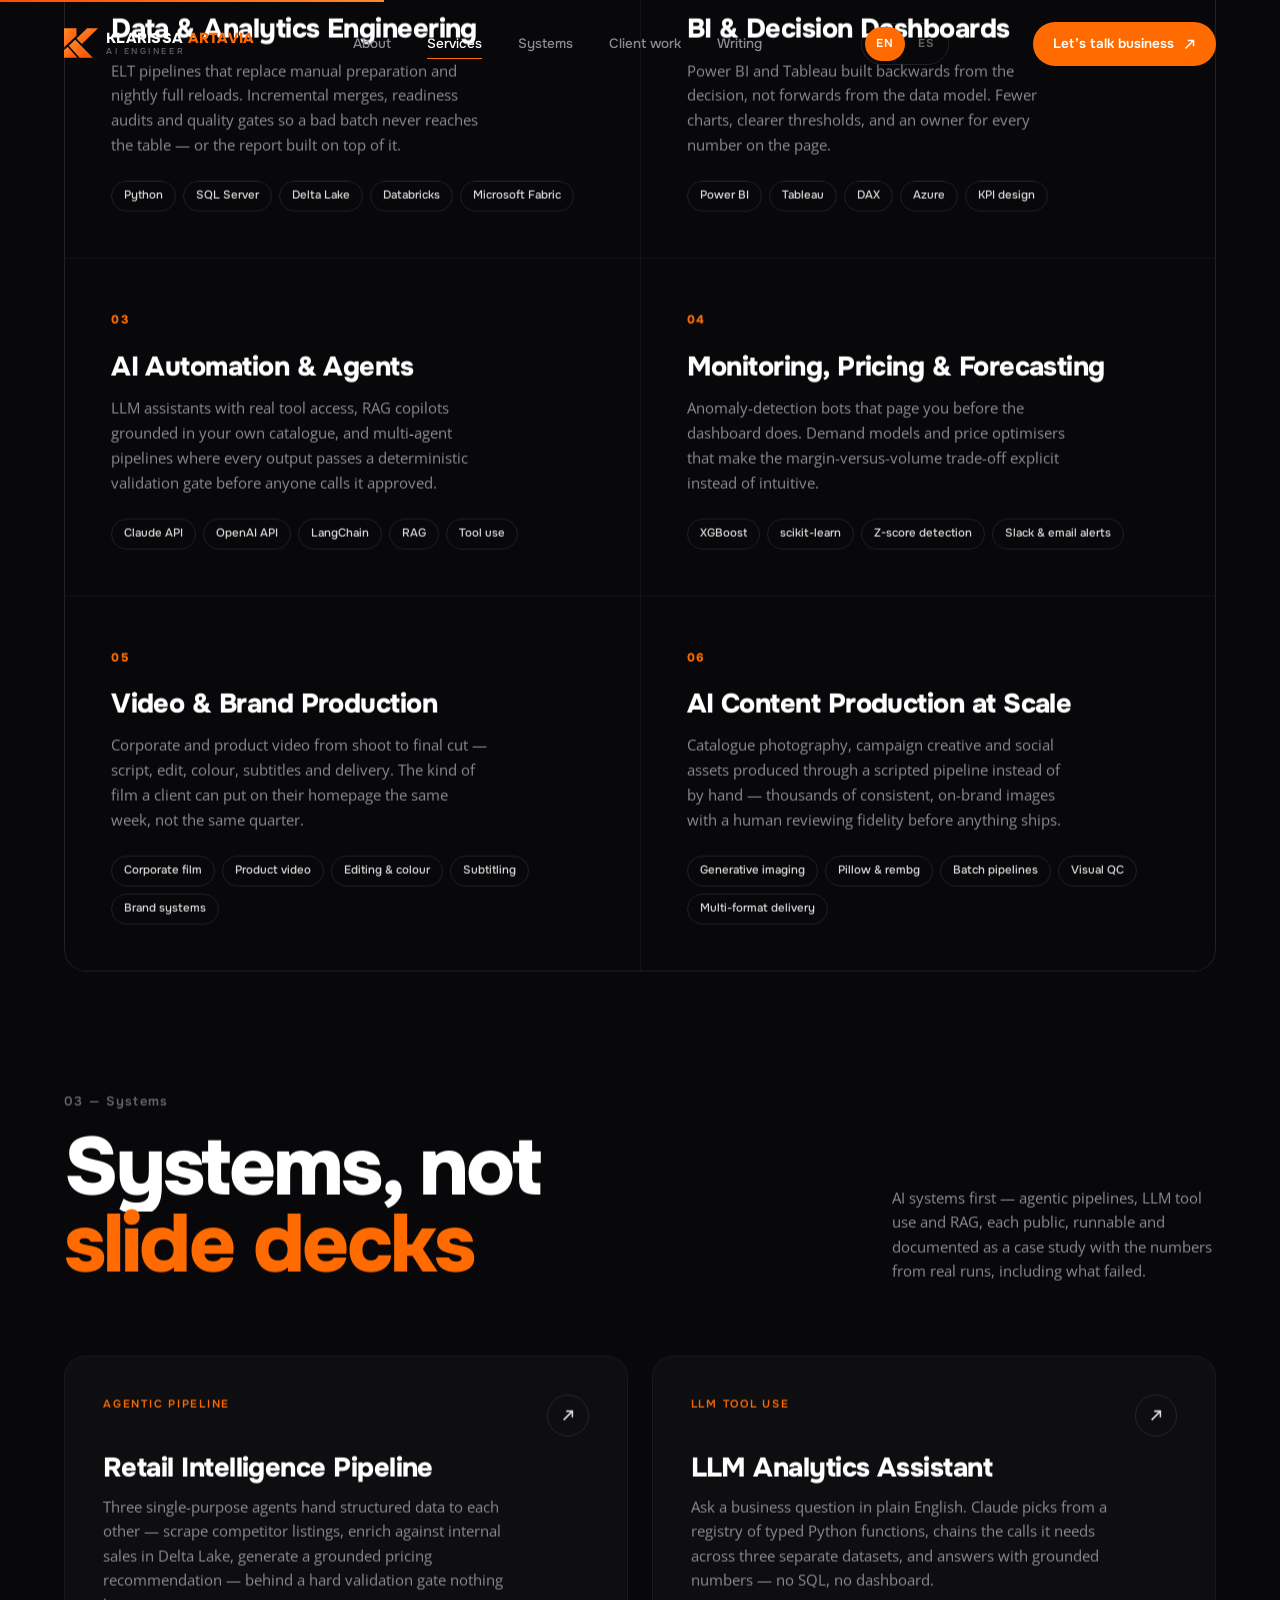
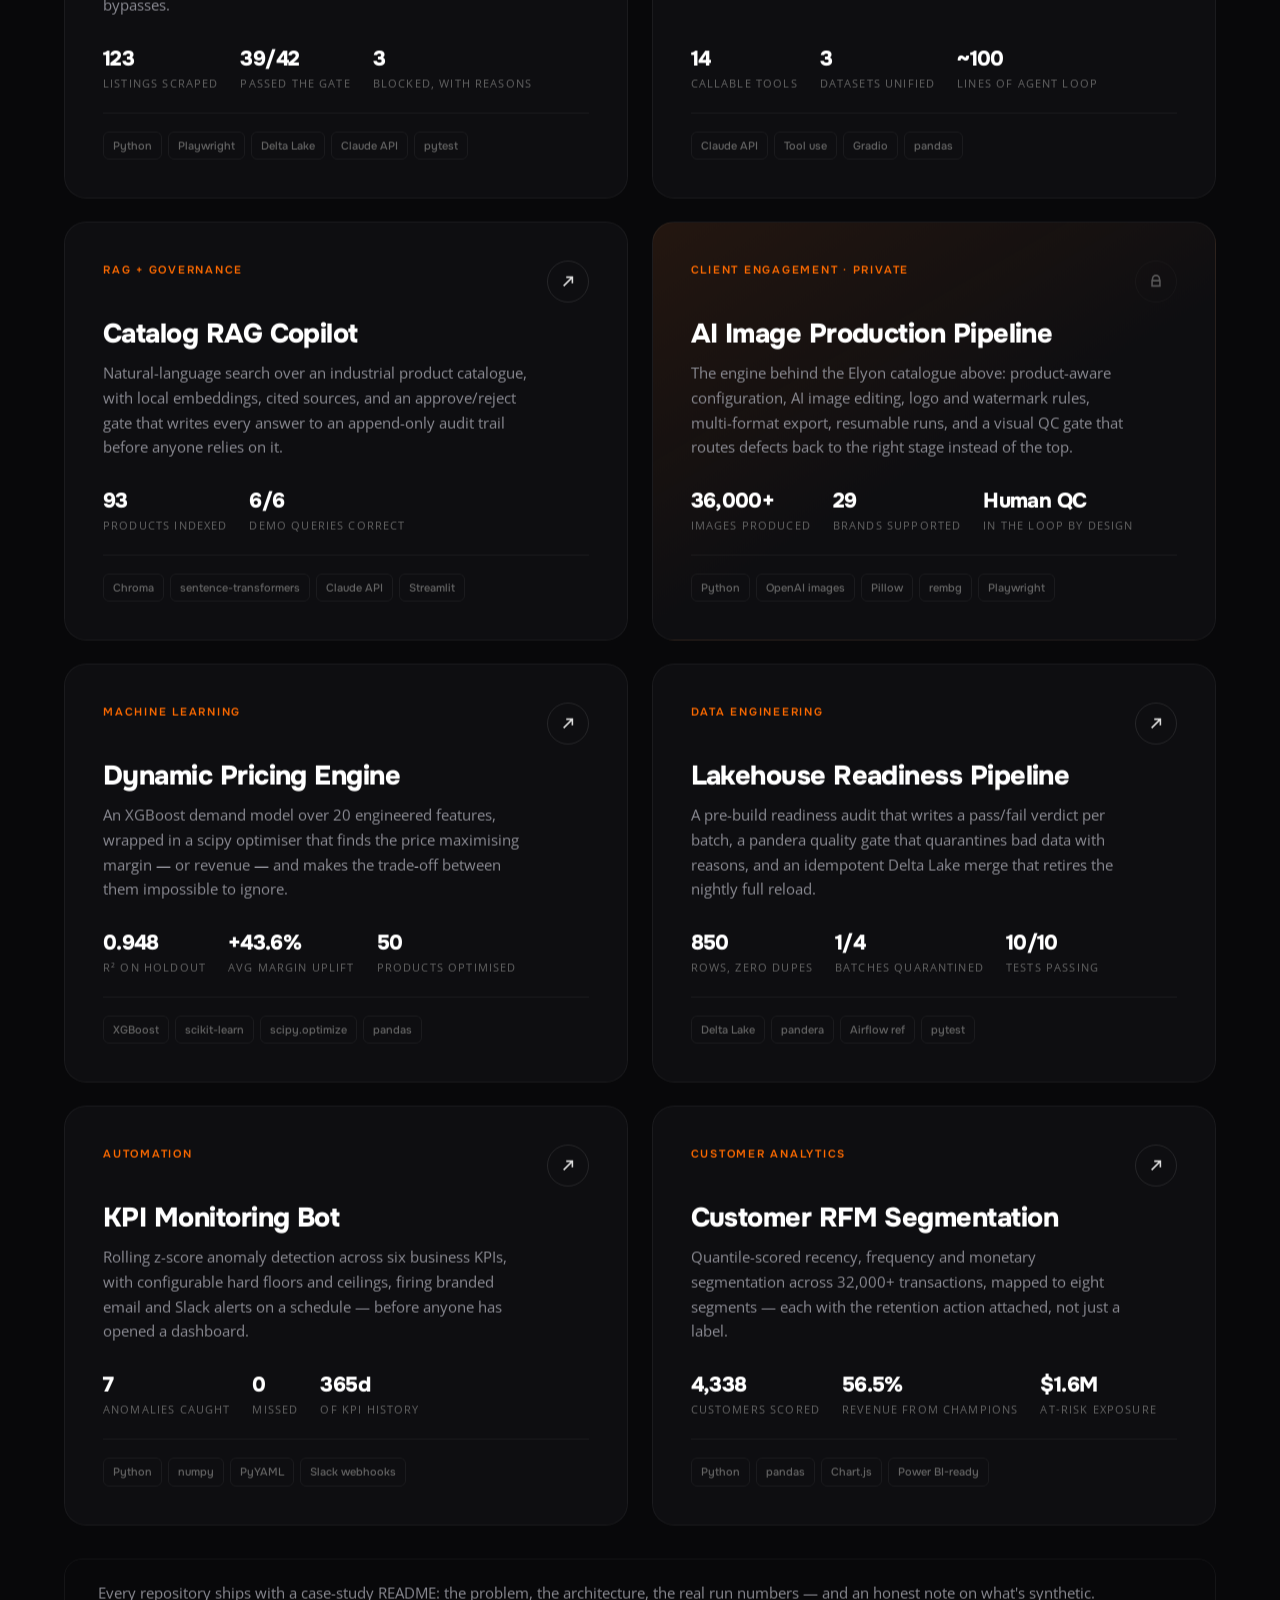
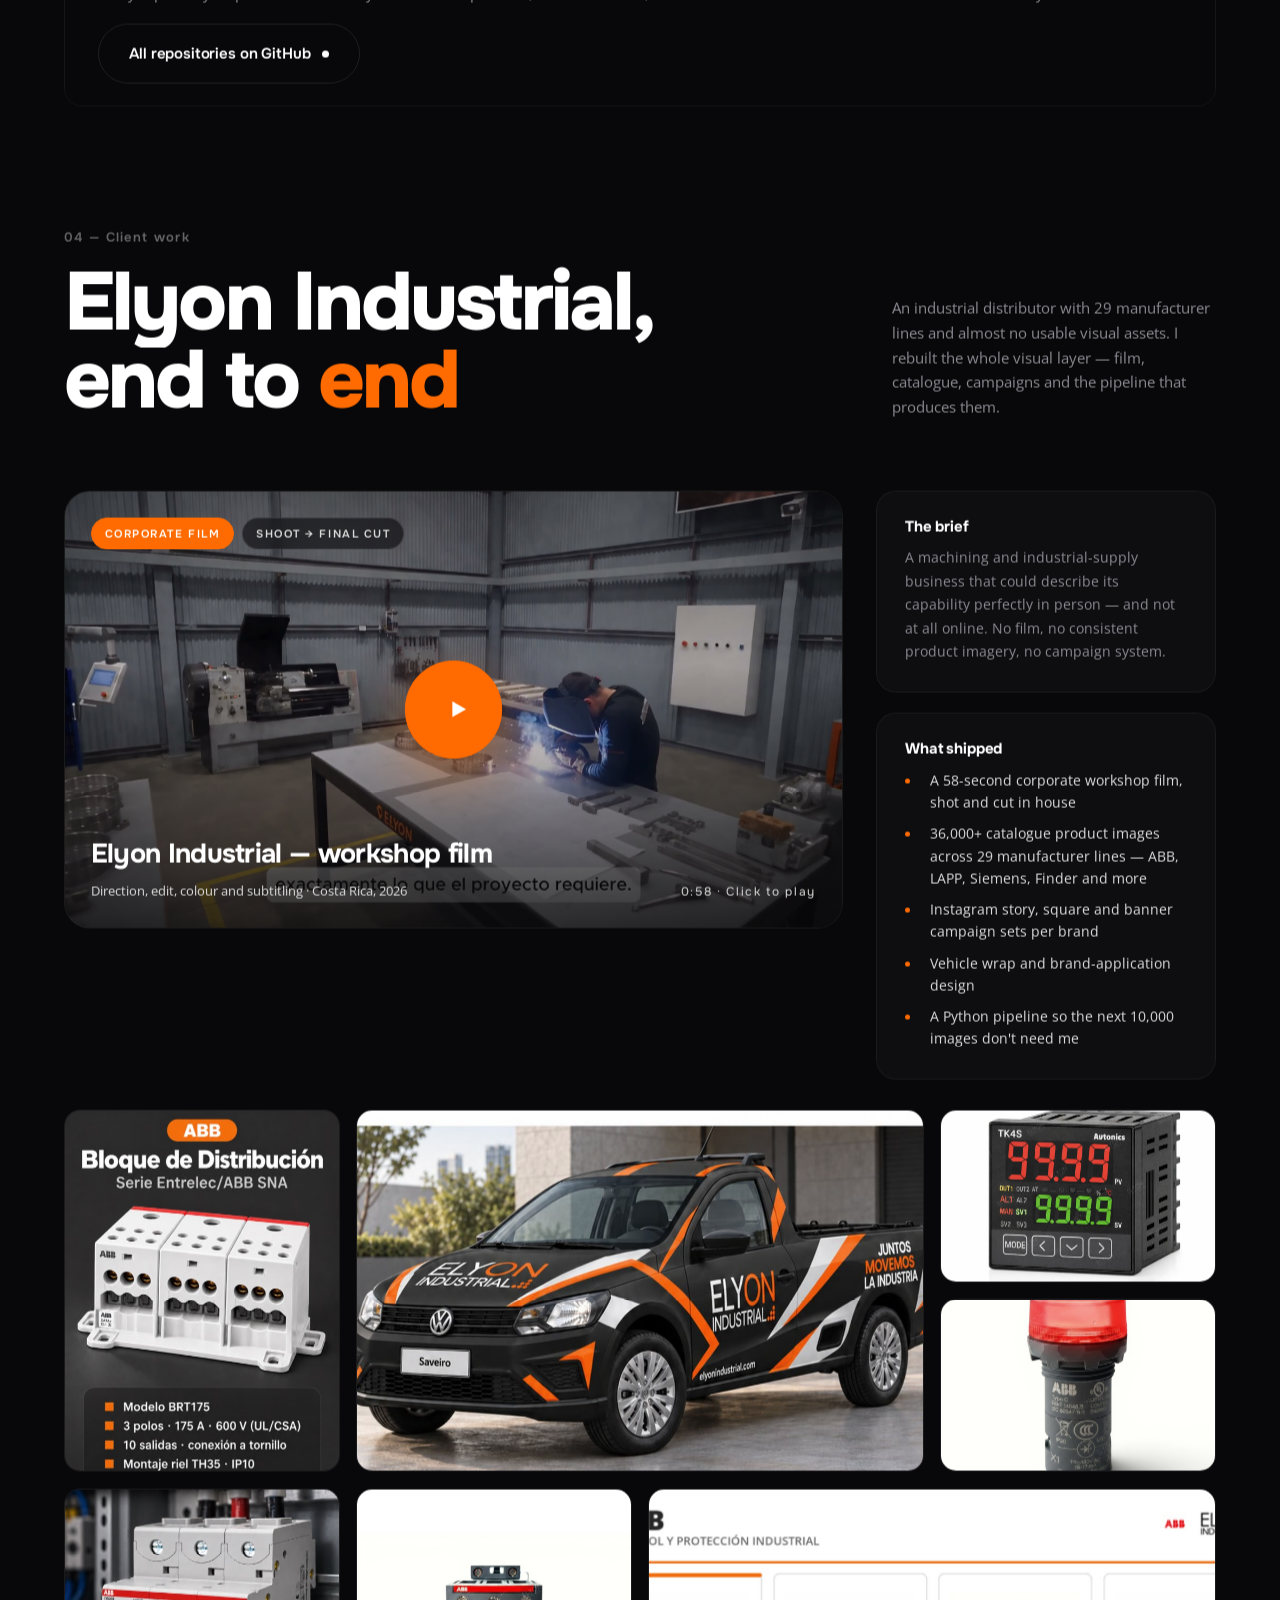
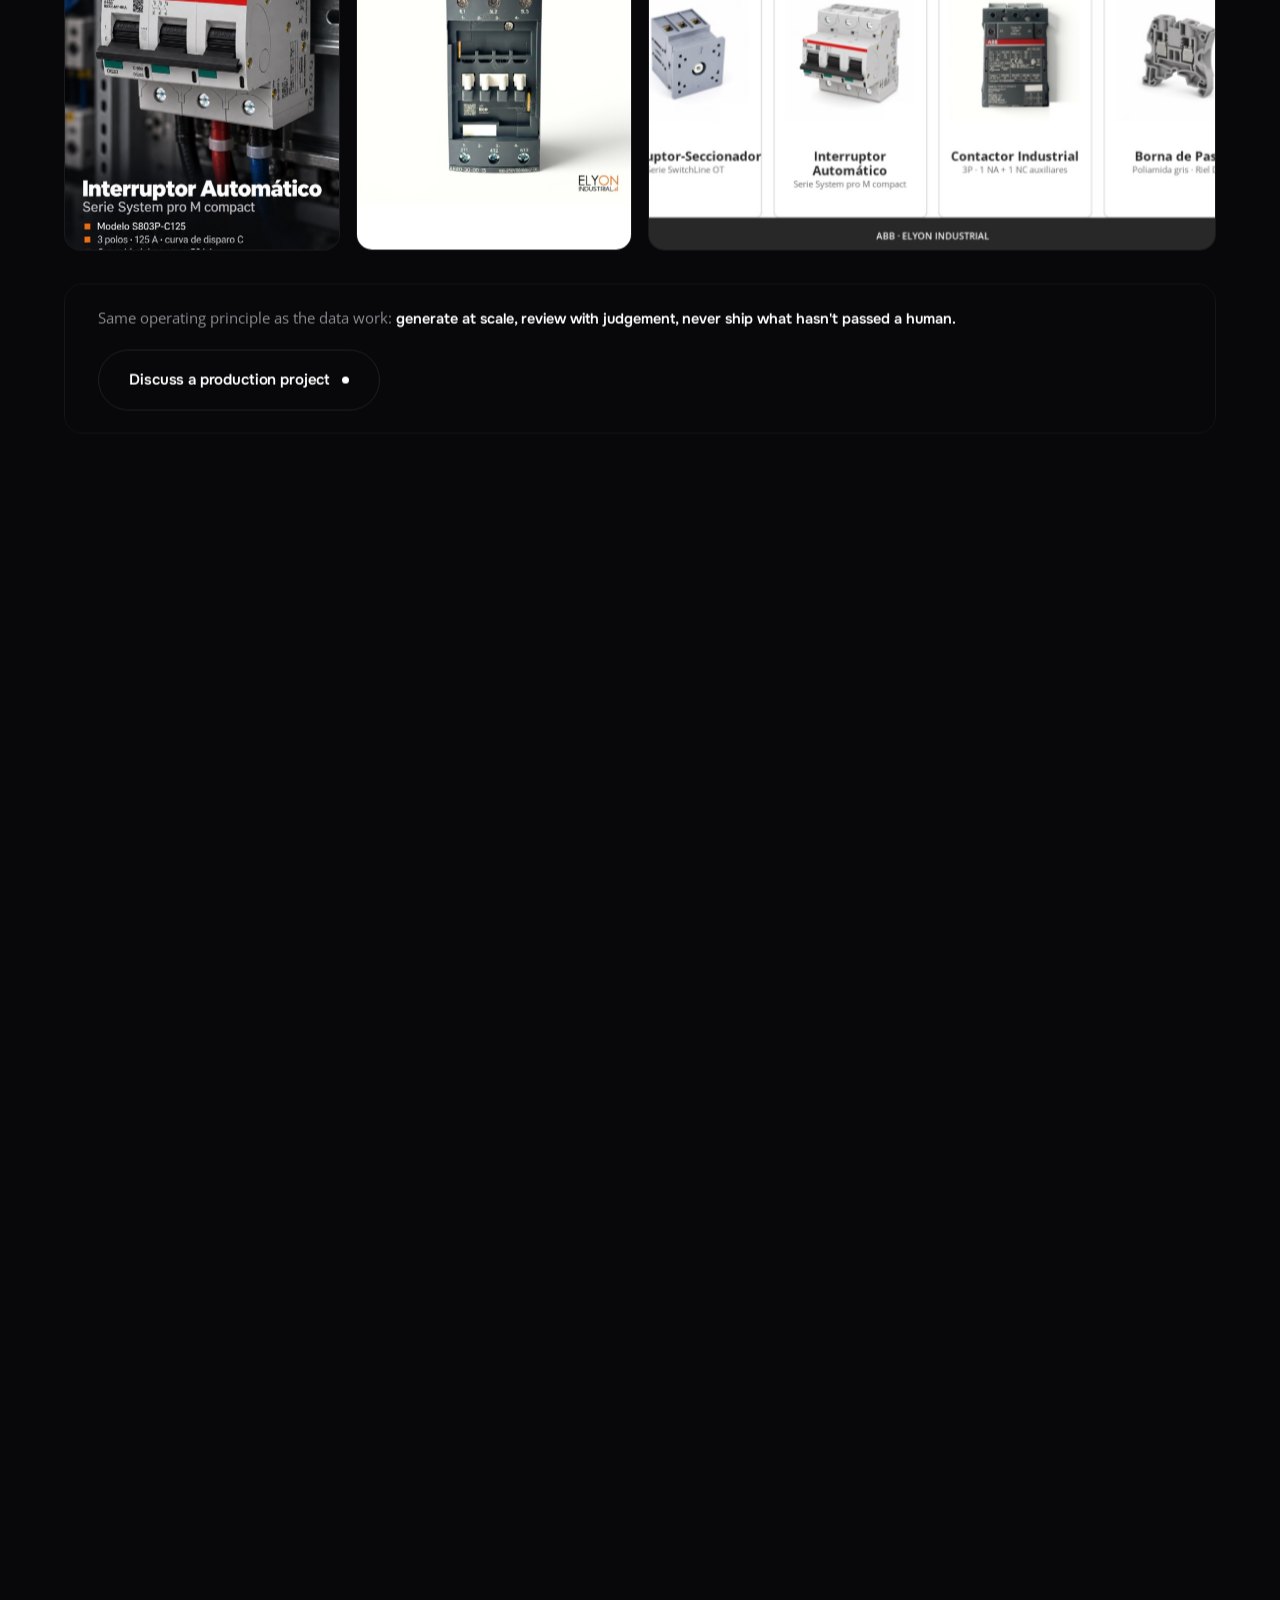
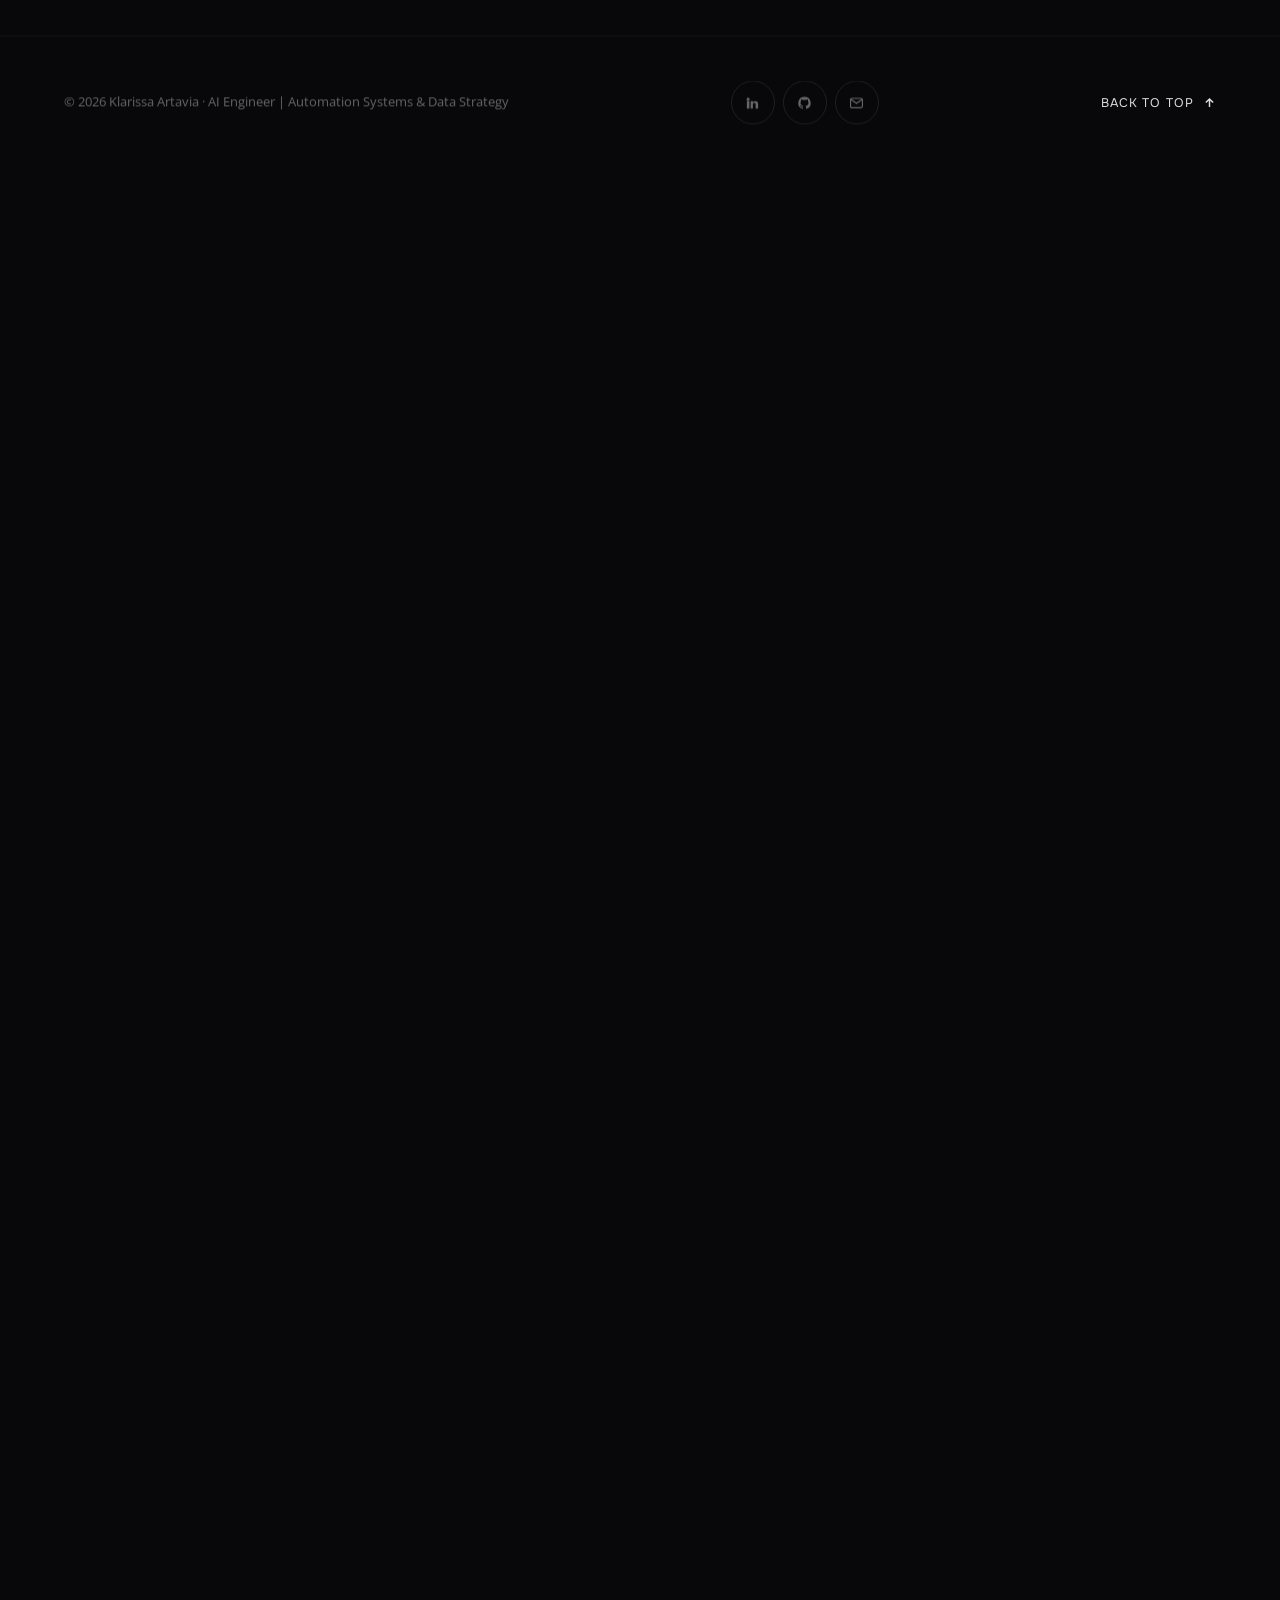
==== commit 52aee33f: "Add Claude Code, Seedance, and Codex to tools" ====
--- a/index.html
+++ b/index.html
@@ -678,6 +678,7 @@
 <symbol id="i-azure" viewBox="0 0 24 24"><path d="M13.1 2.6 20.9 21h-6.3l-4.4-11.5zM10.5 8.6l3.6 9.2H3.1z"/></symbol>
 <symbol id="i-fabric" viewBox="0 0 24 24"><path d="M12 2 20 6.4 12 10.8 4 6.4zM4 9.1l8 4.4 8-4.4v2.6l-8 4.4-8-4.4zM4 15.3l8 4.4 8-4.4V18l-8 4.4L4 18z"/></symbol>
 <symbol id="i-openai" viewBox="0 0 24 24"><path d="M12 1.6 21 6.8v10.4L12 22.4 3 17.2V6.8zm0 2.3L5 8v8l7 4.1 7-4.1V8zm0 3.2 4.2 2.4v4.9L12 16.9 7.8 14.4V9.5z"/></symbol>
+<symbol id="i-seedance" viewBox="0 0 24 24"><path d="M4 3.5h16a2.5 2.5 0 0 1 2.5 2.5v12a2.5 2.5 0 0 1-2.5 2.5H4A2.5 2.5 0 0 1 1.5 18V6A2.5 2.5 0 0 1 4 3.5m0 2A.5.5 0 0 0 3.5 6v12a.5.5 0 0 0 .5.5h16a.5.5 0 0 0 .5-.5V6a.5.5 0 0 0-.5-.5zm5.2 2.1 7.2 4.4-7.2 4.4z"/></symbol>
 <symbol id="i-pandas" viewBox="0 0 24 24"><path d="M16.922 0h2.623v18.104h-2.623zm-4.126 12.94h2.623v2.57h-2.623zm0-7.037h2.623v5.446h-2.623zm0 11.197h2.623v5.446h-2.623zM4.456 5.896h2.622V24H4.455zm4.213 2.559h2.623v2.57H8.67zm0 4.151h2.623v5.447H8.67zm0-11.187h2.623v5.446H8.67Z"/></symbol>
 <symbol id="i-delta" viewBox="0 0 24 24"><path d="M12 2.4 22.2 20.2H1.8zm0 4.3L5.7 17.9h12.6z"/><path d="M12 10.1l3.6 6.3H8.4z"/></symbol>
 <symbol id="i-sklearn" viewBox="0 0 24 24"><path d="M5 3.2a2.6 2.6 0 1 1 0 5.2 2.6 2.6 0 0 1 0-5.2m14 0a2.6 2.6 0 1 1 0 5.2 2.6 2.6 0 0 1 0-5.2M12 15.6a2.6 2.6 0 1 1 0 5.2 2.6 2.6 0 0 1 0-5.2m-.85-2.2L6.3 8.55l1.1-1.1 4.85 4.85 4.85-4.85 1.1 1.1-4.85 4.85v2.3h-1.6z"/></symbol>
@@ -1212,6 +1213,9 @@
         <div><span class="ico"><svg viewBox="0 0 24 24" aria-hidden="true"><use href="#i-langchain"/></svg></span><span class="txt"><b>LangChain</b><small data-t="stack.langchain">Agent orchestration</small></span></div>
         <div><span class="ico"><svg viewBox="0 0 24 24" aria-hidden="true"><use href="#i-n8n"/></svg></span><span class="txt"><b>n8n</b><small data-t="stack.n8n">Automation</small></span></div>
         <div><span class="ico"><svg viewBox="0 0 24 24" aria-hidden="true"><use href="#i-sklearn"/></svg></span><span class="txt"><b>scikit-learn</b><small data-t="stack.sklearn">Modelling</small></span></div>
+        <div><span class="ico"><svg viewBox="0 0 24 24" aria-hidden="true"><use href="#i-anthropic"/></svg></span><span class="txt"><b>Claude Code</b><small data-t="stack.claudeCode">Agentic coding</small></span></div>
+        <div><span class="ico"><svg viewBox="0 0 24 24" aria-hidden="true"><use href="#i-seedance"/></svg></span><span class="txt"><b>ByteDance API (Seedance)</b><small data-t="stack.seedance">AI video generation</small></span></div>
+        <div><span class="ico"><svg viewBox="0 0 24 24" aria-hidden="true"><use href="#i-openai"/></svg></span><span class="txt"><b>Codex (Harness)</b><small data-t="stack.codex">Coding agents</small></span></div>
         <div><span class="ico"><svg viewBox="0 0 24 24" aria-hidden="true"><use href="#i-databricks"/></svg></span><span class="txt"><b>Databricks</b><small data-t="stack.databricks">Lakehouse</small></span></div>
         <div><span class="ico"><svg viewBox="0 0 24 24" aria-hidden="true"><use href="#i-delta"/></svg></span><span class="txt"><b>Delta Lake</b><small data-t="stack.delta">Table format</small></span></div>
         <div><span class="ico"><svg viewBox="0 0 24 24" aria-hidden="true"><use href="#i-spark"/></svg></span><span class="txt"><b>Apache Spark</b><small data-t="stack.spark">Scale</small></span></div>
@@ -1578,6 +1582,7 @@
     "st.side":"No es un muro de logos — esto es lo que aparece en los repositorios y en el trabajo con clientes de arriba.",
     "stack.python":"Pipelines y agentes de IA","stack.anthropic":"Sistemas LLM","stack.openai":"Sistemas LLM",
     "stack.langchain":"Orquestación de agentes","stack.n8n":"Automatización","stack.sklearn":"Modelado",
+    "stack.claudeCode":"Programación agéntica","stack.seedance":"Generación de video con IA","stack.codex":"Agentes de programación",
     "stack.databricks":"Lakehouse","stack.delta":"Formato de tabla","stack.spark":"Escala",
     "stack.fabric":"Plataforma de datos","stack.sqlserver":"Almacenamiento","stack.azure":"Nube",
     "stack.powerbi":"Reportería","stack.tableau":"Reportería","stack.docker":"Empaquetado",
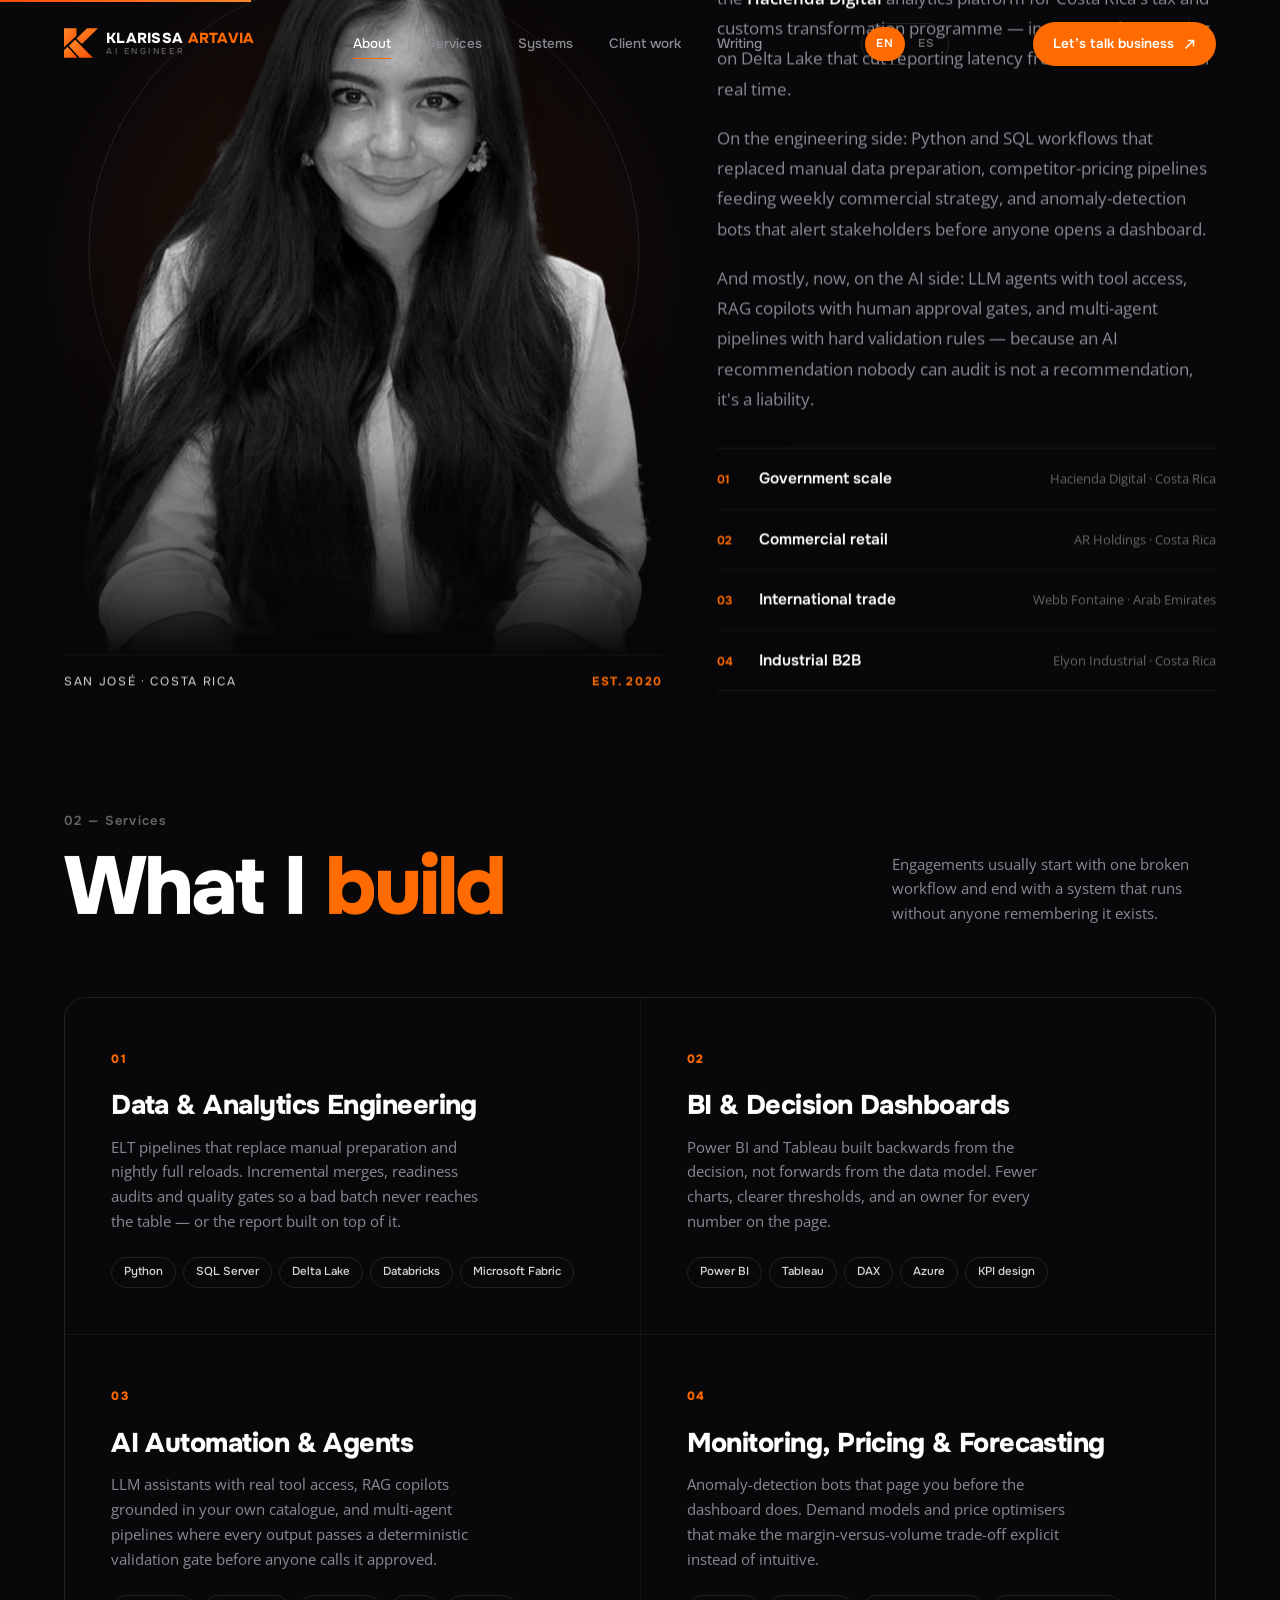
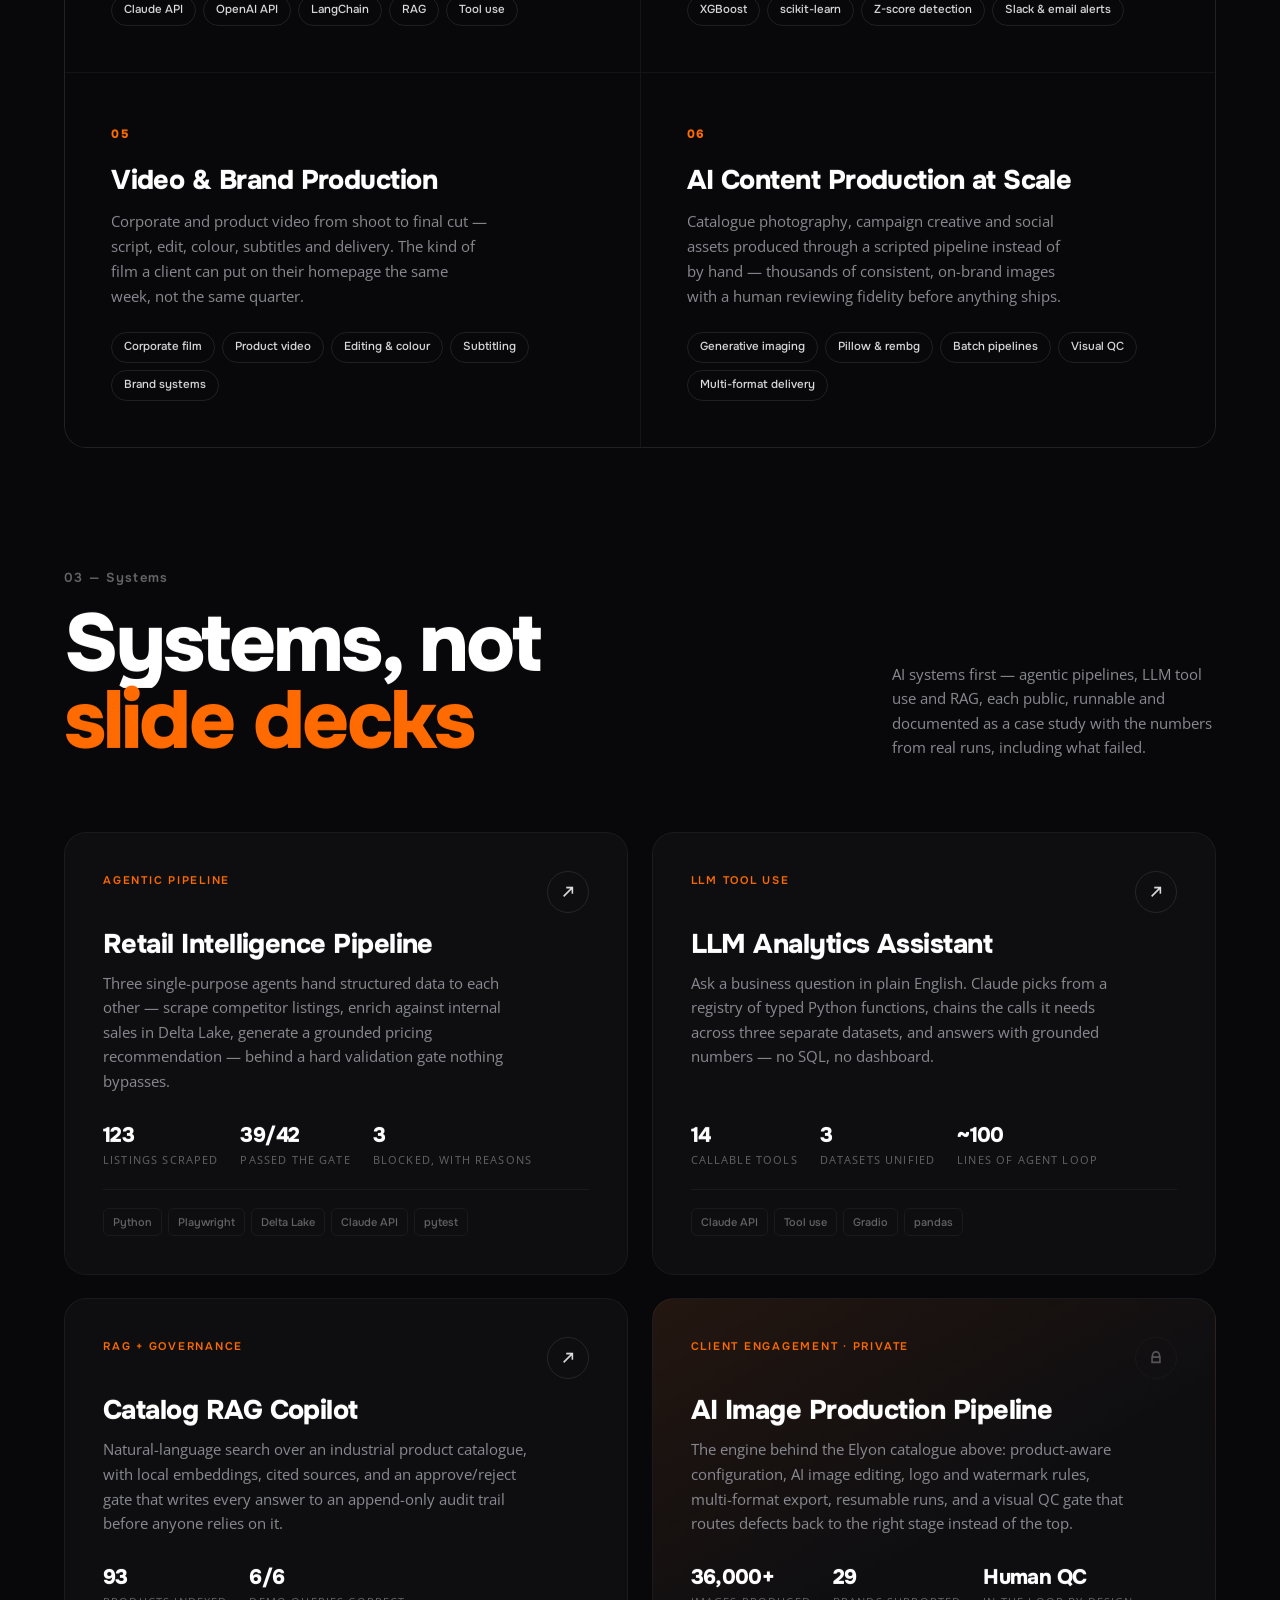
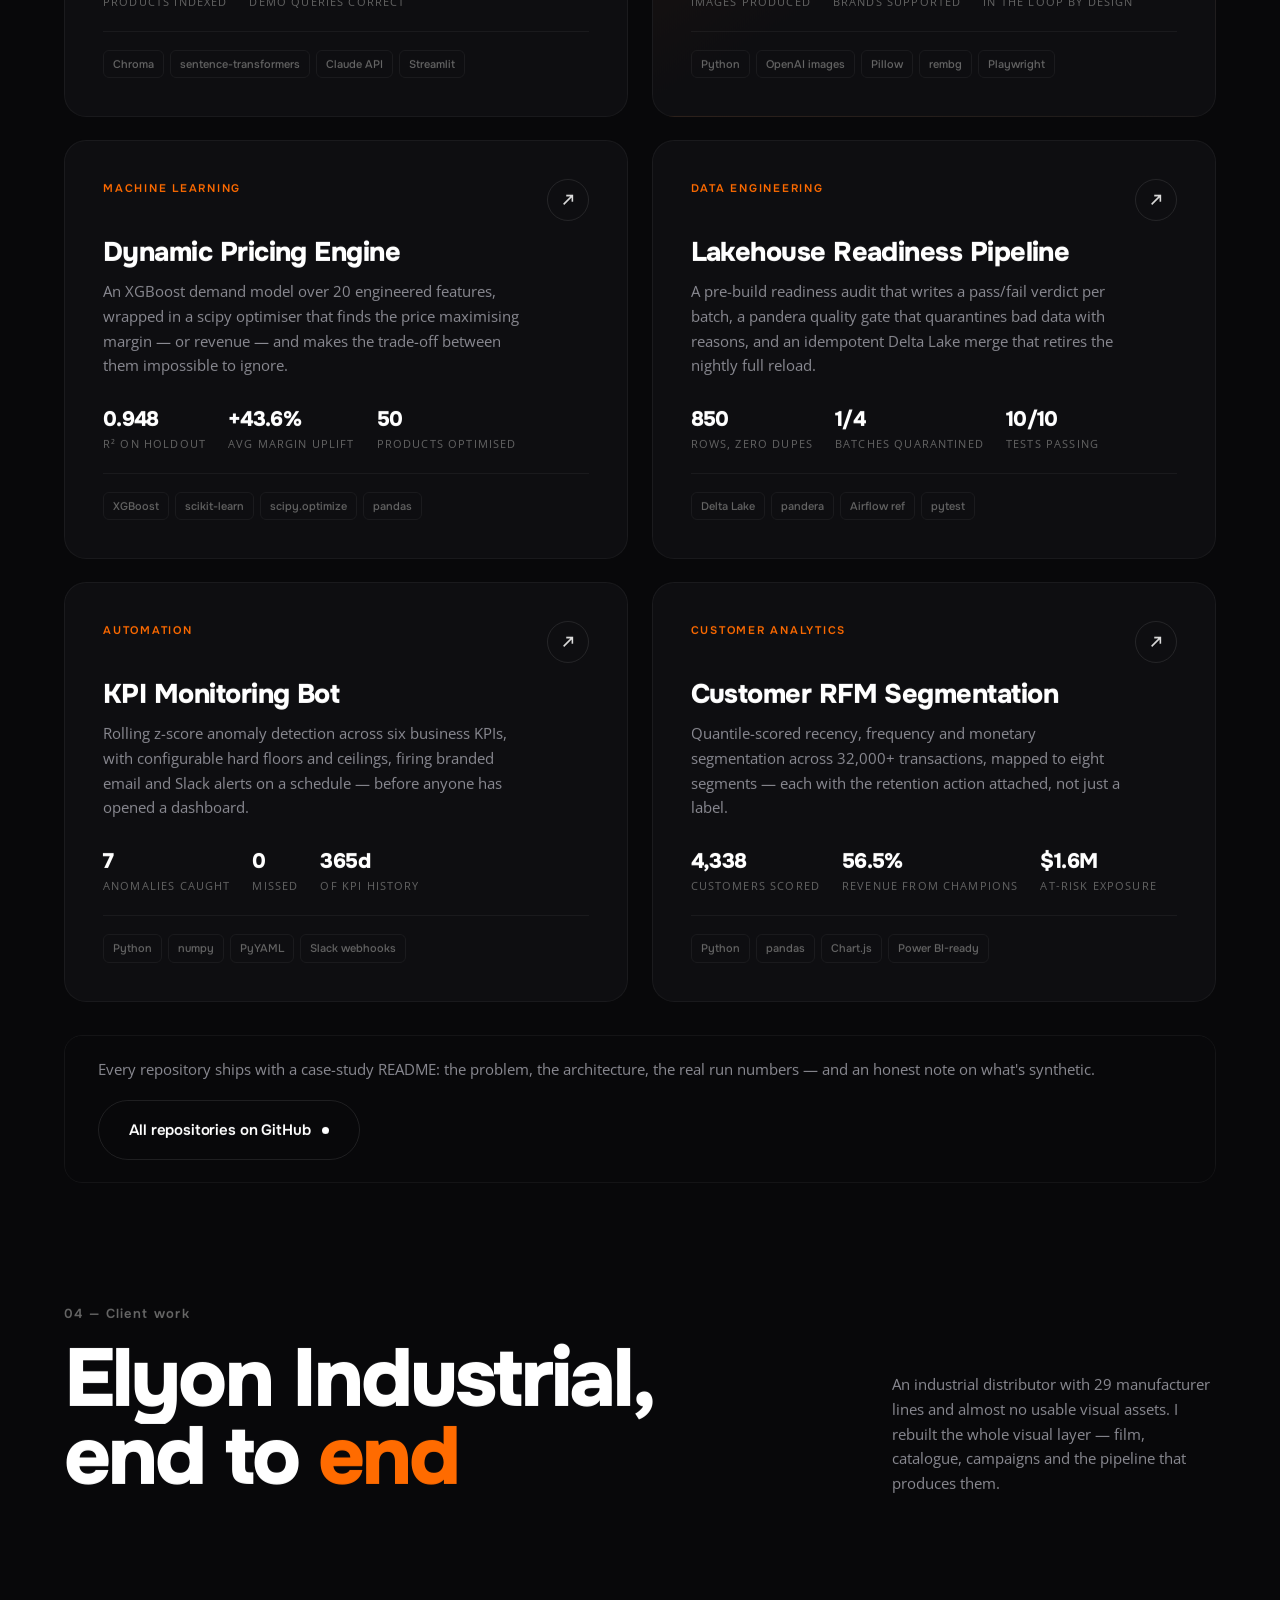
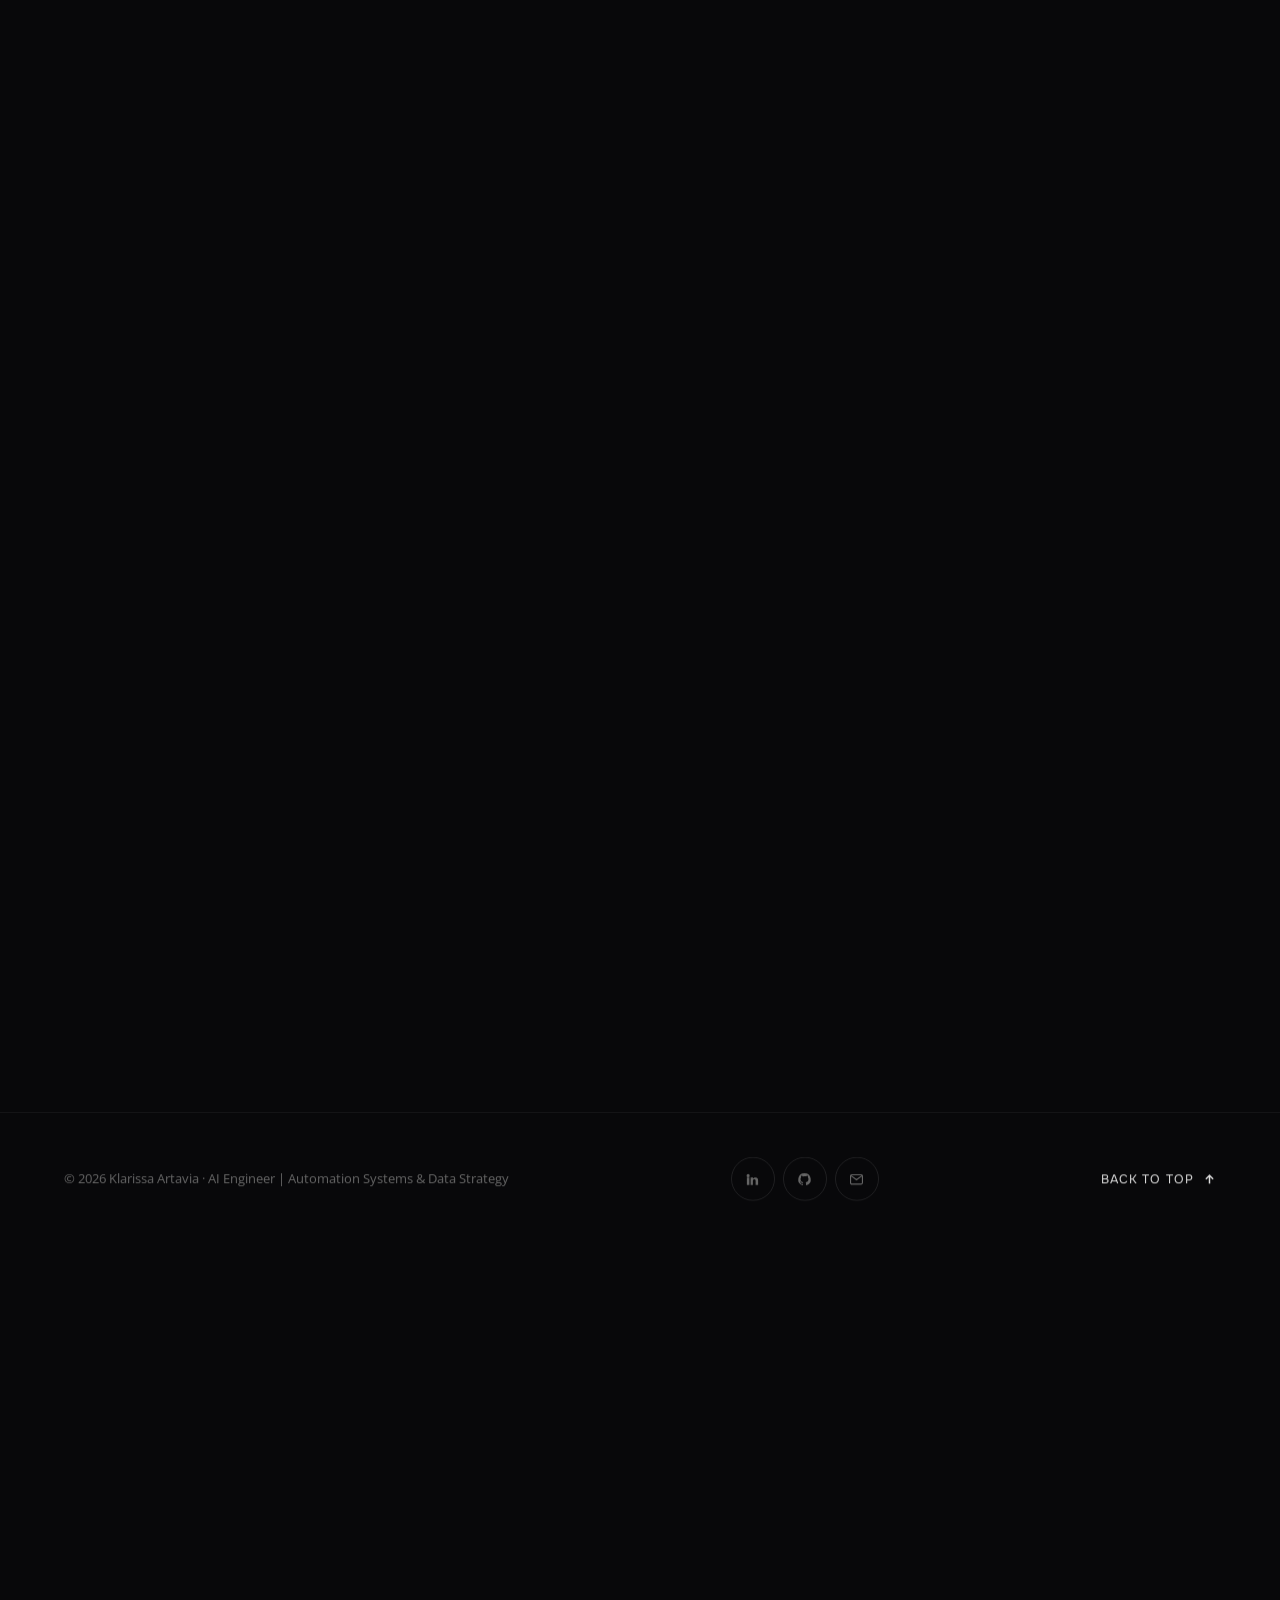
==== commit 6028d21e: "Remove Notion from tools" ====
--- a/index.html
+++ b/index.html
@@ -670,7 +670,6 @@
 <symbol id="i-spark" viewBox="0 0 24 24"><path d="M10.812 0c-.425.013-.845.215-1.196.605a3.593 3.593 0 00-.493.722c-.355.667-.425 1.415-.556 2.143a551.9 551.9 0 00-.726 4.087c-.027.16-.096.227-.244.273C5.83 8.386 4.06 8.94 2.3 9.514c-.387.125-.773.289-1.114.506-1.042.665-1.196 1.753-.415 2.71.346.422.79.715 1.284.936 1.1.49 2.202.976 3.3 1.47.019.01.036.013.053.019h-.004l1.306.535c0 .023.002.045 0 .073-.2 2.03-.39 4.063-.58 6.095-.04.419-.012.831.134 1.23.317.87 1.065 1.148 1.881.701.372-.204.666-.497.937-.818 1.372-1.623 2.746-3.244 4.113-4.872.111-.133.205-.15.363-.098.349.117.697.231 1.045.347h.001c.02.012.045.02.073.03l.142.042c1.248.416 2.68.775 3.929 1.19.4.132.622.164 1.045.098.311-.048.592-.062.828-.236.602-.33.995-.957.988-1.682-.005-.427-.154-.813-.35-1.186-.82-1.556-1.637-3.113-2.461-4.666-.078-.148-.076-.243.037-.375 1.381-1.615 2.756-3.236 4.133-4.855.272-.32.513-.658.653-1.058.308-.878-.09-1.57-1-1.741a2.783 2.783 0 00-1.235.069c-1.974.521-3.947 1.041-5.918 1.57-.175.047-.26.015-.355-.144a353.08 353.08 0 00-2.421-4.018 4.61 4.61 0 00-.652-.849c-.371-.37-.802-.549-1.227-.536zm.172 3.703a.592.592 0 01.189.211c.87 1.446 1.742 2.89 2.609 4.338.07.118.135.16.277.121 1.525-.41 3.052-.813 4.579-1.217.367-.098.735-.193 1.103-.289a.399.399 0 01-.1.2c-1.259 1.48-2.516 2.962-3.779 4.438-.11.13-.12.22-.04.37.937 1.803 1.768 3.309 2.498 4.76l-3.696-1.019c-.538-.18-1.077-.358-1.615-.539-.163-.055-.25-.03-.36.1-1.248 1.488-2.504 2.97-3.759 4.454a.398.398 0 01-.18.132c.035-.378.068-.757.104-1.136.149-1.572.297-3.144.451-4.716-.03-.318.117-.405-.322-.545-1.493-.593-3.346-1.321-4.816-1.905a.595.595 0 01.24-.134c1.797-.57 3.595-1.14 5.394-1.705.127-.04.199-.092.211-.233.013-.148.05-.294.076-.441.241-1.363.483-2.726.726-4.088.068-.386.14-.771.21-1.157z"/></symbol>
 <symbol id="i-docker" viewBox="0 0 24 24"><path d="M13.983 11.078h2.119a.186.186 0 00.186-.185V9.006a.186.186 0 00-.186-.186h-2.119a.185.185 0 00-.185.185v1.888c0 .102.083.185.185.185m-2.954-5.43h2.118a.186.186 0 00.186-.186V3.574a.186.186 0 00-.186-.185h-2.118a.185.185 0 00-.185.185v1.888c0 .102.082.185.185.185m0 2.716h2.118a.187.187 0 00.186-.186V6.29a.186.186 0 00-.186-.185h-2.118a.185.185 0 00-.185.185v1.887c0 .102.082.185.185.186m-2.93 0h2.12a.186.186 0 00.184-.186V6.29a.185.185 0 00-.185-.185H8.1a.185.185 0 00-.185.185v1.887c0 .102.083.185.185.186m-2.964 0h2.119a.186.186 0 00.185-.186V6.29a.185.185 0 00-.185-.185H5.136a.186.186 0 00-.186.185v1.887c0 .102.084.185.186.186m5.893 2.715h2.118a.186.186 0 00.186-.185V9.006a.186.186 0 00-.186-.186h-2.118a.185.185 0 00-.185.185v1.888c0 .102.082.185.185.185m-2.93 0h2.12a.185.185 0 00.184-.185V9.006a.185.185 0 00-.184-.186h-2.12a.185.185 0 00-.184.185v1.888c0 .102.083.185.185.185m-2.964 0h2.119a.185.185 0 00.185-.185V9.006a.185.185 0 00-.184-.186h-2.12a.186.186 0 00-.186.186v1.887c0 .102.084.185.186.185m-2.92 0h2.12a.185.185 0 00.184-.185V9.006a.185.185 0 00-.184-.186h-2.12a.185.185 0 00-.184.185v1.888c0 .102.082.185.185.185M23.763 9.89c-.065-.051-.672-.51-1.954-.51-.338.001-.676.03-1.01.087-.248-1.7-1.653-2.53-1.716-2.566l-.344-.199-.226.327c-.284.438-.49.922-.612 1.43-.23.97-.09 1.882.403 2.661-.595.332-1.55.413-1.744.42H.751a.751.751 0 00-.75.748 11.376 11.376 0 00.692 4.062c.545 1.428 1.355 2.48 2.41 3.124 1.18.723 3.1 1.137 5.275 1.137.983.003 1.963-.086 2.93-.266a12.248 12.248 0 003.823-1.389c.98-.567 1.86-1.288 2.61-2.136 1.252-1.418 1.998-2.997 2.553-4.4h.221c1.372 0 2.215-.549 2.68-1.009.309-.293.55-.65.707-1.046l.098-.288Z"/></symbol>
 <symbol id="i-github" viewBox="0 0 24 24"><path d="M12 .297c-6.63 0-12 5.373-12 12 0 5.303 3.438 9.8 8.205 11.385.6.113.82-.258.82-.577 0-.285-.01-1.04-.015-2.04-3.338.724-4.042-1.61-4.042-1.61C4.422 18.07 3.633 17.7 3.633 17.7c-1.087-.744.084-.729.084-.729 1.205.084 1.838 1.236 1.838 1.236 1.07 1.835 2.809 1.305 3.495.998.108-.776.417-1.305.76-1.605-2.665-.3-5.466-1.332-5.466-5.93 0-1.31.465-2.38 1.235-3.22-.135-.303-.54-1.523.105-3.176 0 0 1.005-.322 3.3 1.23.96-.267 1.98-.399 3-.405 1.02.006 2.04.138 3 .405 2.28-1.552 3.285-1.23 3.285-1.23.645 1.653.24 2.873.12 3.176.765.84 1.23 1.91 1.23 3.22 0 4.61-2.805 5.625-5.475 5.92.42.36.81 1.096.81 2.22 0 1.606-.015 2.896-.015 3.286 0 .315.21.69.825.57C20.565 22.092 24 17.592 24 12.297c0-6.627-5.373-12-12-12"/></symbol>
-<symbol id="i-notion" viewBox="0 0 24 24"><path d="M4.459 4.208c.746.606 1.026.56 2.428.466l13.215-.793c.28 0 .047-.28-.046-.326L17.86 1.968c-.42-.326-.981-.7-2.055-.607L3.01 2.295c-.466.046-.56.28-.374.466zm.793 3.08v13.904c0 .747.373 1.027 1.214.98l14.523-.84c.841-.046.935-.56.935-1.167V6.354c0-.606-.233-.933-.748-.887l-15.177.887c-.56.047-.747.327-.747.933zm14.337.745c.093.42 0 .84-.42.888l-.7.14v10.264c-.608.327-1.168.514-1.635.514-.748 0-.935-.234-1.495-.933l-4.577-7.186v6.952L12.21 19s0 .84-1.168.84l-3.222.186c-.093-.186 0-.653.327-.746l.84-.233V9.854L7.822 9.76c-.094-.42.14-1.026.793-1.073l3.456-.233 4.764 7.279v-6.44l-1.215-.139c-.093-.514.28-.887.747-.933zM1.936 1.035l13.31-.98c1.634-.14 2.055-.047 3.082.7l4.249 2.986c.7.513.934.653.934 1.213v16.378c0 1.026-.373 1.634-1.68 1.726l-15.458.934c-.98.047-1.448-.093-1.962-.747l-3.129-4.06c-.56-.747-.793-1.306-.793-1.96V2.667c0-.839.374-1.54 1.447-1.632z"/></symbol>
 <symbol id="i-n8n" viewBox="0 0 24 24"><path d="M21.4737 5.6842c-1.1772 0-2.1663.8051-2.4468 1.8947h-2.8955c-1.235 0-2.289.893-2.492 2.111l-.1038.623a1.263 1.263 0 0 1-1.246 1.0555H11.289c-.2805-1.0896-1.2696-1.8947-2.4468-1.8947s-2.1663.8051-2.4467 1.8947H4.973c-.2805-1.0896-1.2696-1.8947-2.4468-1.8947C1.1311 9.4737 0 10.6047 0 12s1.131 2.5263 2.5263 2.5263c1.1772 0 2.1663-.8051 2.4468-1.8947h1.4223c.2804 1.0896 1.2696 1.8947 2.4467 1.8947 1.1772 0 2.1663-.8051 2.4468-1.8947h1.0008a1.263 1.263 0 0 1 1.2459 1.0555l.1038.623c.203 1.218 1.257 2.111 2.492 2.111h.3692c.2804 1.0895 1.2696 1.8947 2.4468 1.8947 1.3952 0 2.5263-1.131 2.5263-2.5263s-1.131-2.5263-2.5263-2.5263c-1.1772 0-2.1664.805-2.4468 1.8947h-.3692a1.263 1.263 0 0 1-1.246-1.0555l-.1037-.623A2.52 2.52 0 0 0 13.9607 12a2.52 2.52 0 0 0 .821-1.4794l.1038-.623a1.263 1.263 0 0 1 1.2459-1.0555h2.8955c.2805 1.0896 1.2696 1.8947 2.4468 1.8947 1.3952 0 2.5263-1.131 2.5263-2.5263s-1.131-2.5263-2.5263-2.5263m0 1.2632a1.263 1.263 0 0 1 1.2631 1.2631 1.263 1.263 0 0 1-1.2631 1.2632 1.263 1.263 0 0 1-1.2632-1.2632 1.263 1.263 0 0 1 1.2632-1.2631M2.5263 10.7368A1.263 1.263 0 0 1 3.7895 12a1.263 1.263 0 0 1-1.2632 1.2632A1.263 1.263 0 0 1 1.2632 12a1.263 1.263 0 0 1 1.2631-1.2632m6.3158 0A1.263 1.263 0 0 1 10.1053 12a1.263 1.263 0 0 1-1.2632 1.2632A1.263 1.263 0 0 1 7.579 12a1.263 1.263 0 0 1 1.2632-1.2632m10.1053 3.7895a1.263 1.263 0 0 1 1.2631 1.2632 1.263 1.263 0 0 1-1.2631 1.2631 1.263 1.263 0 0 1-1.2632-1.2631 1.263 1.263 0 0 1 1.2632-1.2632"/></symbol>
 <symbol id="i-powerbi" viewBox="0 0 24 24"><path d="M3.2 20.4h4.1V9.1H3.2zM9.9 20.4H14V4.4H9.9zM16.7 20.4h4.1V13h-4.1z"/></symbol>
 <symbol id="i-tableau" viewBox="0 0 24 24"><path d="M11.2 2h1.6v3.1h3V6.7h-3v3.1h-1.6V6.7h-3V5.1h3zM5.1 9.4h1.3v2.5h2.4v1.3H6.4v2.5H5.1v-2.5H2.7v-1.3h2.4zM17.6 9.4h1.3v2.5h2.4v1.3h-2.4v2.5h-1.3v-2.5h-2.4v-1.3h2.4zM11.2 14.2h1.6v3.1h3v1.6h-3V22h-1.6v-3.1h-3v-1.6h3z"/></symbol>
@@ -1227,7 +1226,6 @@
         <div><span class="ico"><svg viewBox="0 0 24 24" aria-hidden="true"><use href="#i-docker"/></svg></span><span class="txt"><b>Docker</b><small data-t="stack.docker">Packaging</small></span></div>
         <div><span class="ico"><svg viewBox="0 0 24 24" aria-hidden="true"><use href="#i-github"/></svg></span><span class="txt"><b>GitHub</b><small data-t="stack.github">Versioning</small></span></div>
         <div><span class="ico"><svg viewBox="0 0 24 24" aria-hidden="true"><use href="#i-pandas"/></svg></span><span class="txt"><b>pandas</b><small data-t="stack.pandas">Data wrangling</small></span></div>
-        <div><span class="ico"><svg viewBox="0 0 24 24" aria-hidden="true"><use href="#i-notion"/></svg></span><span class="txt"><b>Notion</b><small data-t="stack.notion">Knowledge</small></span></div>
       </div>
     </div>
   </section>
@@ -1586,7 +1584,7 @@
     "stack.databricks":"Lakehouse","stack.delta":"Formato de tabla","stack.spark":"Escala",
     "stack.fabric":"Plataforma de datos","stack.sqlserver":"Almacenamiento","stack.azure":"Nube",
     "stack.powerbi":"Reportería","stack.tableau":"Reportería","stack.docker":"Empaquetado",
-    "stack.github":"Versionado","stack.notion":"Conocimiento","stack.pandas":"Manipulación de datos",
+    "stack.github":"Versionado","stack.pandas":"Manipulación de datos",
 
     "cta.eyebrow":"07 — Hablemos","cta.h1":"¿Tienes datos que","cta.h2":"no se <span class=\"o\">ganan</span>","cta.h3":"su lugar?",
     "cta.lead":"Cuéntame qué decisión quieres tomar más rápido. Si no soy la persona indicada te lo digo en la primera respuesta — y normalmente te apunto a quién sí lo es.",
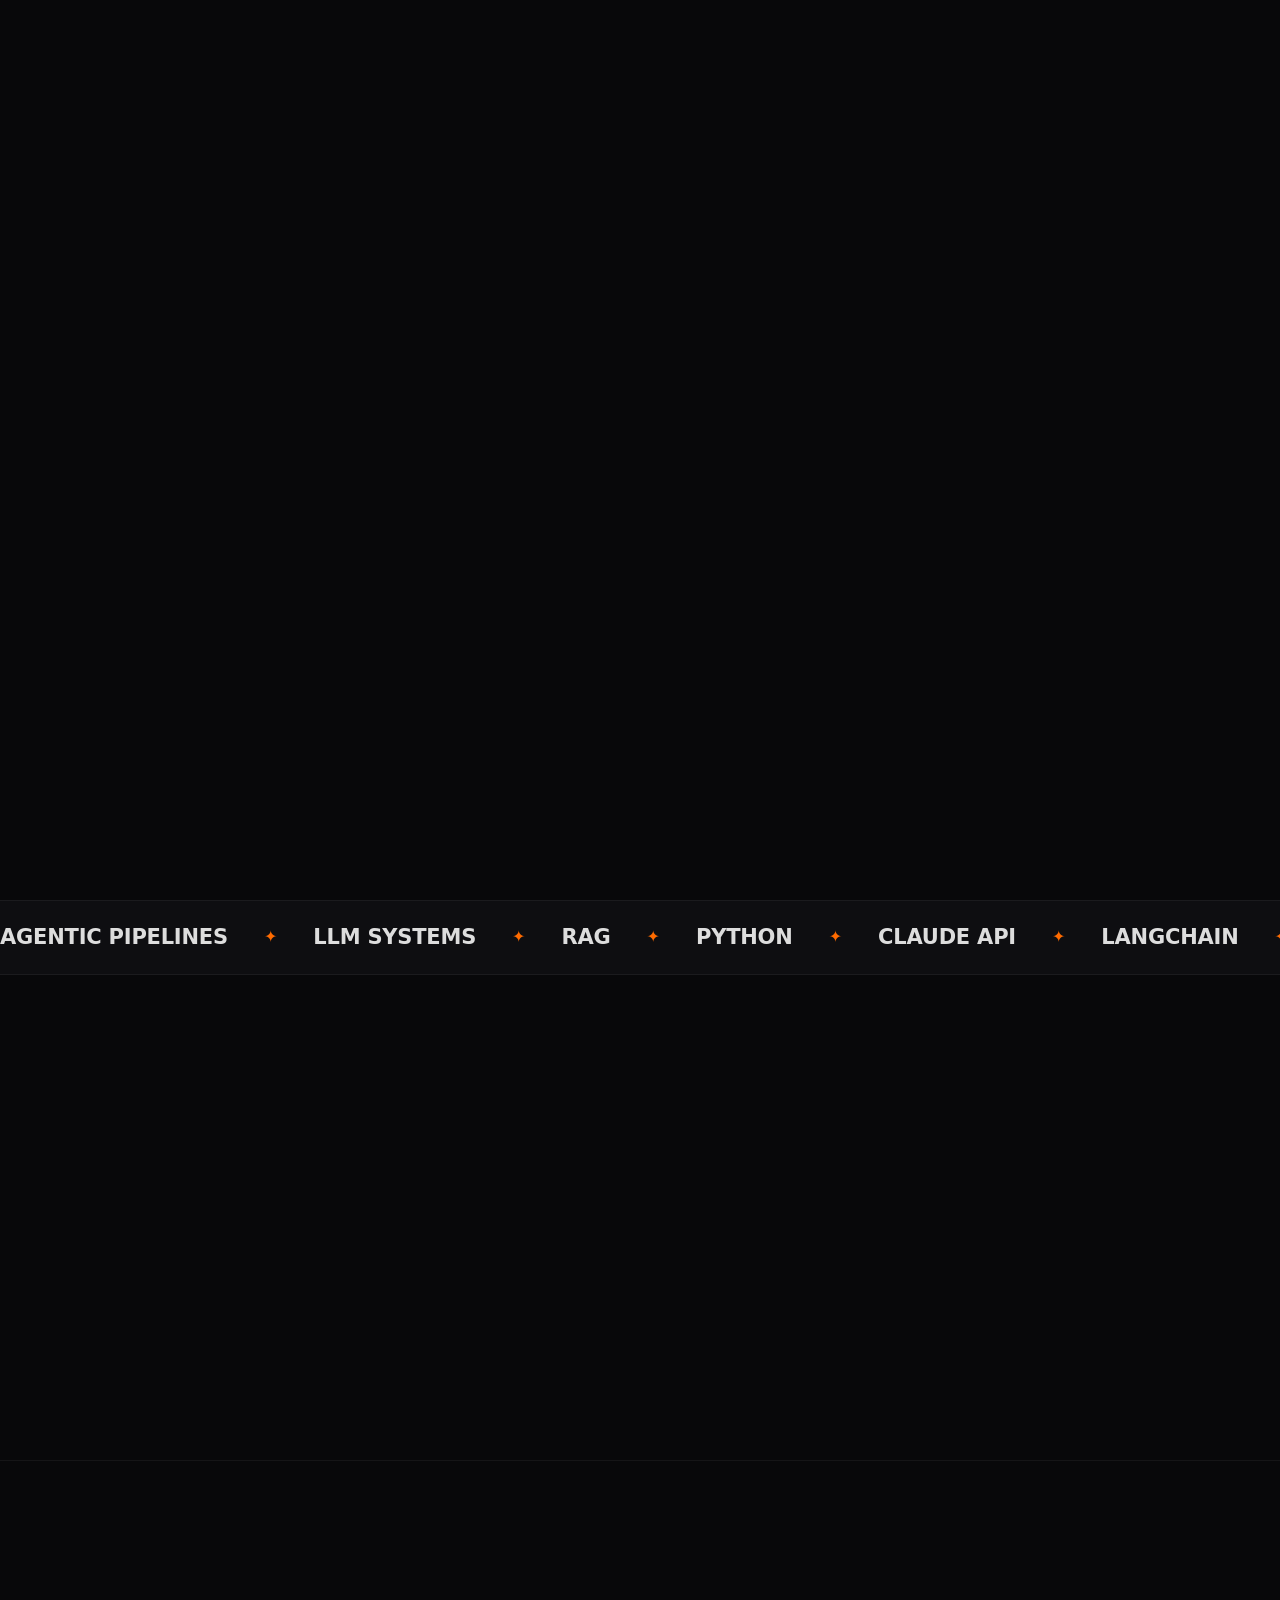
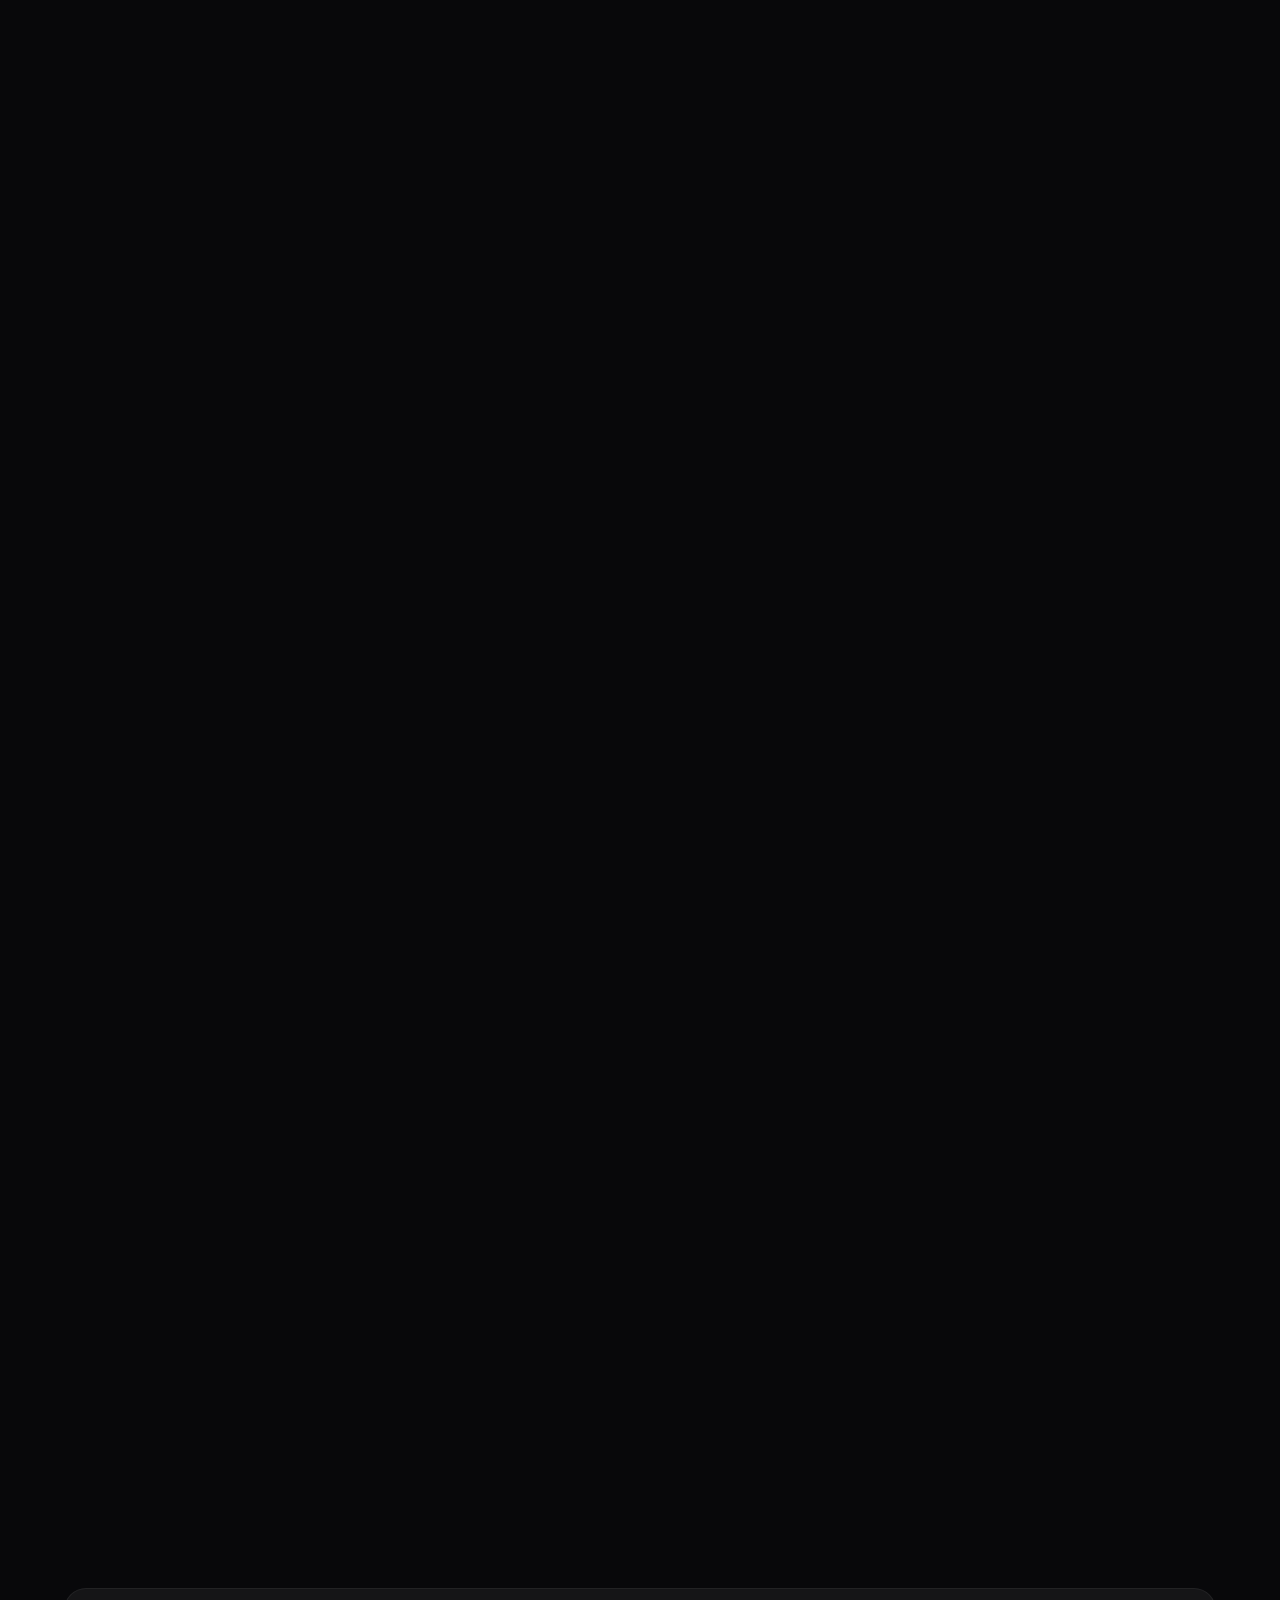
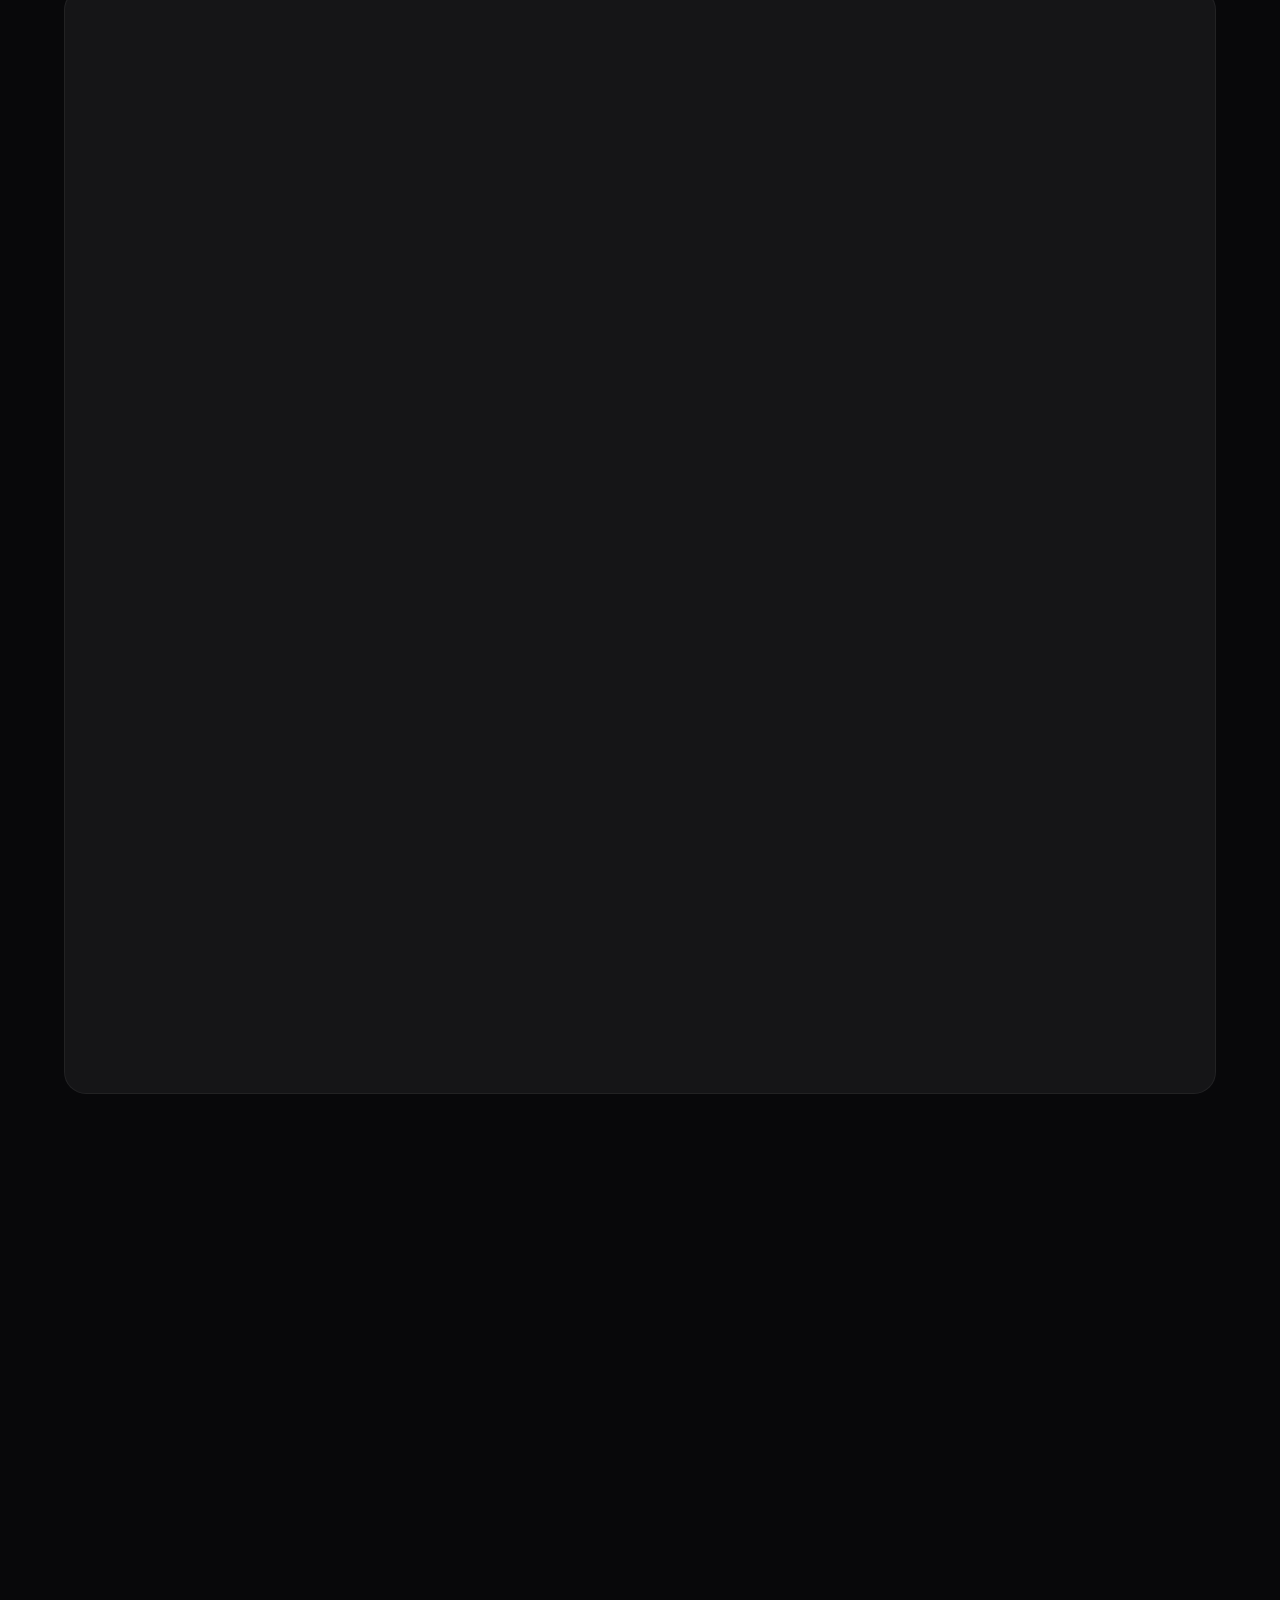
==== commit 0118d4e3: "Publish approved phone layout while preserving desktop design" ====
--- a/index.html
+++ b/index.html
@@ -658,6 +658,16 @@
   .grow{transform:none}
 }
 </style>
+
+<!-- Mobile layout, approved October 2026. Desktop styles stay unchanged. -->
+<script>
+window.__kaMobile=matchMedia('(max-width: 640px)').matches;
+if(window.__kaMobile)document.documentElement.classList.add('mobile-view');
+matchMedia('(max-width: 640px)').addEventListener('change',function(){location.reload()});
+</script>
+<link rel="stylesheet" href="assets/mobile/site.css?v=20261014" media="(max-width: 640px)">
+<link rel="stylesheet" href="https://fonts.googleapis.com/css2?family=Open+Sans:wght@400;500;600;700;800&amp;display=swap" media="(max-width: 640px)">
+<script src="assets/mobile/site.js?v=20261014" defer></script>
 </head>
 <body>
 
@@ -1297,6 +1307,41 @@
 </div>
 </div>
 
+<template id="approved-mobile-layout">
+<header id="top"><a class="brand" href="#top" aria-label="Klarissa Artavia, home"><span class="brand-logo"><img src="assets/mobile/logo.png" alt="Klarissa Artavia, AI Engineer, official brand logo" width="1122" height="1122"></span></a><div class="header-actions"><a class="header-contact" href="#contact" aria-label="Contact Klarissa">↗</a><button class="menu-button" aria-label="Open navigation" aria-controls="menu" aria-expanded="false"><i></i><i></i></button></div></header>
+<main>
+<section class="hero" aria-label="Introduction">
+<div class="availability" data-es="Costa Rica / Disponible para nuevos proyectos">Costa Rica / Available for new projects</div>
+<div class="hero-stage"><p class="hero-name"><span class="hello" data-es="Hola, soy Klarissa.">Hi, I'm Klarissa.</span><span data-es="Ingeniería de IA y estrategia de datos">AI engineer & data strategist</span></p><img class="hero-photo" src="assets/klarissa-hero-cut.png" alt="Klarissa Artavia, portrait without a hand pose" width="1200" height="1650"><h1 class="hero-title" data-es="INGENIERÍA DE<span>SISTEMAS</span><span class='last'>INTELIGENTES.</span>">ENGINEERING<span>INTELLIGENT</span><span class="last">SYSTEMS.</span></h1></div>
+<p class="intro" data-es="Agentes de IA, pipelines de datos y automatización, construidos alrededor de tus decisiones de negocio."><b>AI agents, data pipelines and automation,</b> built around your business decisions.</p>
+<div class="cta-row"><a class="button" href="#work"><span data-es="Ver proyectos">See the work</span><span class="arr">↗</span></a><a class="button outline" href="#contact"><span data-es="Hablemos">Let's talk</span><span class="arr">↗</span></a></div>
+<div class="metrics"><div><b>6+</b><small data-es="Años de experiencia">Years delivering</small></div><div><b>5</b><small data-es="Países">Countries</small></div><div><b>MSc</b><small>INCAE Analytics</small></div></div>
+</section>
+<div class="client-strip"><p data-es="Trabajo entregado para">Work delivered for</p><div class="client-names"><span>ELYON INDUSTRIAL</span><span>AR HOLDINGS</span><span>WEBB FONTAINE</span><span>HACIENDA DIGITAL</span></div></div>
+<section class="content" id="work"><div class="section-top"><span data-es="01 / Proyectos">01 / Selected work</span><span>AI + DATA + CREATIVE</span></div><h2 data-es="Sistemas reales.<br><em>Impacto visible.</em>">Real systems.<br><em>Visible impact.</em></h2><p class="section-intro" data-es="Desde pipelines de IA hasta el trabajo creativo que muestra sus resultados.">From the AI pipeline to the creative work that shows the result.</p>
+<a class="project" id="client-work" href="assets/media/elyon-reel-720.mp4" target="_blank" rel="noopener"><div class="project-cover"><img src="assets/media/elyon-reel-poster.jpg" alt="A still from the Elyon Industrial corporate workshop film" loading="lazy"><span class="cover-label">CLIENT WORK / ELYON</span><span class="cover-foot" data-es="Ver video corporativo · 0:58 ↗">Watch the corporate film · 0:58 ↗</span></div><div class="project-body"><div class="project-head"><h3 data-es="Elyon Industrial,<br>de principio a fin">Elyon Industrial,<br>end to end</h3><span class="circle-arrow">↗</span></div><p data-es="Un pipeline de producción de imágenes con IA, más video corporativo y piezas de campaña.">An AI catalogue production pipeline, plus corporate film and campaign creative.</p><div class="project-meta"><span>AI imaging</span><span>Python</span><span>Film production</span></div><div class="result"><span data-es="Marcas de fabricantes">Manufacturer brands</span><b>29</b></div></div></a>
+<a class="project" href="https://github.com/klaricracia/retail-intelligence-pipeline" target="_blank" rel="noopener"><div class="project-cover pipeline"><span class="cover-label">AGENTIC PIPELINE / RETAIL</span><div class="nodes"><div class="node"><b>01</b>Scrape</div><i>→</i><div class="node"><b>02</b>Enrich</div><i>→</i><div class="node"><b>03</b>Decide</div></div><small data-es="Cada salida pasa por una validación">Every output behind a validation gate</small></div><div class="project-body"><div class="project-head"><h3>Retail Intelligence<br>Pipeline</h3><span class="circle-arrow">↗</span></div><p data-es="Tres agentes convierten precios de competidores y ventas internas en recomendaciones fundamentadas.">Three agents turn competitor pricing and internal sales into grounded recommendations.</p><div class="project-meta"><span>Python</span><span>Delta Lake</span><span>Claude API</span></div><div class="result"><span data-es="Recomendaciones validadas, ejecución demo">Recommendations validated, demo run</span><b>39/42</b></div></div></a>
+<details class="mobile-expand" id="all-systems"><summary class="more"><span data-es="Explorar los 8 proyectos">Explore all 8 systems</span><span aria-hidden="true">+</span></summary><div class="expanded-content"><a class="project expanded-project" href="https://github.com/klaricracia/llm-analytics-assistant" target="_blank" rel="noopener"><div class="project-body"><div class="section-top"><span data-es="Uso de herramientas con LLM">LLM tool use</span></div><div class="project-head"><h3>LLM Analytics Assistant</h3><span class="circle-arrow">↗</span></div><p data-es="Haz una pregunta de negocio en lenguaje natural. Claude elige de un registro de funciones Python tipadas, encadena las llamadas que necesita sobre tres datasets distintos y responde con números fundamentados , sin SQL, sin dashboard.">Ask a business question in plain English. Claude picks from a registry of typed Python functions, chains the calls it needs across three separate datasets, and answers with grounded numbers , no SQL, no dashboard.</p><div class="project-meta"><span>Claude API</span><span>Tool use</span><span>Gradio</span><span>pandas</span></div><div class="expanded-kpis"><div><b>14</b><small>Callable tools</small></div><div><b>3</b><small>Datasets unified</small></div><div><b>~100</b><small>Lines of agent loop</small></div></div></div></a><a class="project expanded-project" href="https://github.com/klaricracia/catalog-rag-copilot" target="_blank" rel="noopener"><div class="project-body"><div class="section-top"><span data-es="RAG + gobernanza">RAG + governance</span></div><div class="project-head"><h3>Catalog RAG Copilot</h3><span class="circle-arrow">↗</span></div><p data-es="Búsqueda en lenguaje natural sobre un catálogo industrial, con embeddings locales, fuentes citadas y una compuerta de aprobación que escribe cada respuesta en una bitácora inmutable antes de que alguien confíe en ella.">Natural-language search over an industrial product catalogue, with local embeddings, cited sources, and an approve/reject gate that writes every answer to an append-only audit trail before anyone relies on it.</p><div class="project-meta"><span>Chroma</span><span>sentence-transformers</span><span>Claude API</span><span>Streamlit</span></div><div class="expanded-kpis"><div><b>93</b><small>Products indexed</small></div><div><b>6/6</b><small>Demo queries correct</small></div></div></div></a><a class="project expanded-project" href="#client-work"><div class="project-body"><div class="section-top"><span data-es="Proyecto de cliente · privado">Client engagement · private</span></div><div class="project-head"><h3>AI Image Production Pipeline</h3><span class="circle-arrow">↗</span></div><p data-es="El motor detrás del catálogo de Elyon: configuración por producto, edición de imagen con IA, reglas de logo y marca de agua, exportación multiformato, corridas reanudables y una compuerta de QC visual que devuelve los defectos a la etapa correcta y no al inicio.">The engine behind the Elyon catalogue above: product-aware configuration, AI image editing, logo and watermark rules, multi-format export, resumable runs, and a visual QC gate that routes defects back to the right stage instead of the top.</p><div class="project-meta"><span>Python</span><span>OpenAI images</span><span>Pillow</span><span>rembg</span><span>Playwright</span></div><div class="expanded-kpis"><div><b>36,000+</b><small>Images produced</small></div><div><b>29</b><small>Brands supported</small></div><div><b>Human QC</b><small>In the loop by design</small></div></div></div></a><a class="project expanded-project" href="https://github.com/klaricracia/dynamic-pricing-model" target="_blank" rel="noopener"><div class="project-body"><div class="section-top"><span data-es="Machine learning">Machine learning</span></div><div class="project-head"><h3>Dynamic Pricing Engine</h3><span class="circle-arrow">↗</span></div><p data-es="Un modelo de demanda XGBoost sobre 20 variables construidas, envuelto en un optimizador scipy que encuentra el precio que maximiza margen , o ingreso , y vuelve imposible ignorar el trade-off entre ambos.">An XGBoost demand model over 20 engineered features, wrapped in a scipy optimiser that finds the price maximising margin , or revenue , and makes the trade-off between them impossible to ignore.</p><div class="project-meta"><span>XGBoost</span><span>scikit-learn</span><span>scipy.optimize</span><span>pandas</span></div><div class="expanded-kpis"><div><b>0.948</b><small>R² on holdout</small></div><div><b>+43.6%</b><small>Avg margin uplift</small></div><div><b>50</b><small>Products optimised</small></div></div></div></a><a class="project expanded-project" href="https://github.com/klaricracia/lakehouse-readiness-pipeline" target="_blank" rel="noopener"><div class="project-body"><div class="section-top"><span data-es="Ingeniería de datos">Data engineering</span></div><div class="project-head"><h3>Lakehouse Readiness Pipeline</h3><span class="circle-arrow">↗</span></div><p data-es="Una auditoría de preparación previa que escribe un veredicto aprobado/rechazado por lote, una compuerta de calidad con pandera que aísla datos malos con su motivo, y un merge idempotente en Delta Lake que jubila la recarga completa nocturna.">A pre-build readiness audit that writes a pass/fail verdict per batch, a pandera quality gate that quarantines bad data with reasons, and an idempotent Delta Lake merge that retires the nightly full reload.</p><div class="project-meta"><span>Delta Lake</span><span>pandera</span><span>Airflow ref</span><span>pytest</span></div><div class="expanded-kpis"><div><b>850</b><small>Rows, zero dupes</small></div><div><b>1/4</b><small>Batches quarantined</small></div><div><b>10/10</b><small>Tests passing</small></div></div></div></a><a class="project expanded-project" href="https://github.com/klaricracia/kpi-monitoring-bot" target="_blank" rel="noopener"><div class="project-body"><div class="section-top"><span data-es="Automatización">Automation</span></div><div class="project-head"><h3>KPI Monitoring Bot</h3><span class="circle-arrow">↗</span></div><p data-es="Detección de anomalías con z-score móvil sobre seis KPIs de negocio, con pisos y techos configurables, disparando alertas de correo y Slack en horario , antes de que alguien abra un dashboard.">Rolling z-score anomaly detection across six business KPIs, with configurable hard floors and ceilings, firing branded email and Slack alerts on a schedule , before anyone has opened a dashboard.</p><div class="project-meta"><span>Python</span><span>numpy</span><span>PyYAML</span><span>Slack webhooks</span></div><div class="expanded-kpis"><div><b>7</b><small>Anomalies caught</small></div><div><b>0</b><small>Missed</small></div><div><b>365d</b><small>Of KPI history</small></div></div></div></a><a class="project expanded-project" href="https://github.com/klaricracia/retail-customer-rfm-analysis" target="_blank" rel="noopener"><div class="project-body"><div class="section-top"><span data-es="Analítica de clientes">Customer analytics</span></div><div class="project-head"><h3>Customer RFM Segmentation</h3><span class="circle-arrow">↗</span></div><p data-es="Segmentación por recencia, frecuencia y monto con puntajes por cuantiles sobre más de 32.000 transacciones, mapeada a ocho segmentos , cada uno con su acción de retención, no solo una etiqueta.">Quantile-scored recency, frequency and monetary segmentation across 32,000+ transactions, mapped to eight segments , each with the retention action attached, not just a label.</p><div class="project-meta"><span>Python</span><span>pandas</span><span>Chart.js</span><span>Power BI-ready</span></div><div class="expanded-kpis"><div><b>4,338</b><small>Customers scored</small></div><div><b>56.5%</b><small>Revenue from champions</small></div><div><b>$1.6M</b><small>At-risk exposure</small></div></div></div></a></div></details>
+</section>
+<section class="content" id="services"><div class="section-top"><span data-es="02 / Qué recibes">02 / What you get</span><span data-es="Problema → Entrega → Evidencia">Problem → Delivery → Proof</span></div><h2 data-es="Tu problema.<br><em>Una entrega concreta.</em>">Your problem.<br><em>A concrete delivery.</em></h2><p class="section-intro" data-es="Así se traduce mi trabajo en algo que tu equipo puede usar.">Here's what my work puts in your team's hands.</p>
+<article class="outcome"><div class="outcome-label"><span>DATA / ANALYTICS</span><span>HACIENDA DIGITAL</span></div><h3 data-es="Tus reportes llegan<br>demasiado tarde.">Your reports arrive<br>too late.</h3><p data-es="<strong>Qué entrego:</strong> un pipeline incremental y dashboards operativos que mantienen los datos actualizados sin recargar todo cada noche."><strong>What I deliver:</strong> an incremental data pipeline and operational dashboards that keep data fresh without a full nightly reload.</p><div class="proof"><b>4h →</b><span data-es="Latencia de reportes reducida a casi tiempo real.<small>Experiencia profesional / Hacienda Digital</small>">Reporting latency reduced to near real time.<small>Professional experience / Hacienda Digital</small></span></div><a href="https://www.linkedin.com/in/klariartavia/" target="_blank" rel="noopener"><span data-es="Ver la experiencia detrás">See the experience behind it</span><span>↗</span></a></article>
+<article class="outcome"><div class="outcome-label"><span>AI / RAG</span><span>CATALOG RAG COPILOT</span></div><h3 data-es="Tu equipo busca<br>respuestas a mano.">Your team searches<br>for answers manually.</h3><p data-es="<strong>Qué entrego:</strong> un copiloto que busca en tu catálogo, cita sus fuentes y registra la aprobación humana antes de que alguien use la respuesta."><strong>What I deliver:</strong> a copilot that searches your catalogue, cites its sources and records human approval before anyone uses the answer.</p><div class="proof"><b>6/6</b><span data-es="Consultas demo correctas sobre 93 productos.<small>Proyecto público / Resultado de demostración</small>">Demo queries correct across 93 indexed products.<small>Public project / Demo result</small></span></div><a href="https://github.com/klaricracia/catalog-rag-copilot" target="_blank" rel="noopener"><span data-es="Explorar el copiloto y su código">Explore the copilot and its code</span><span>↗</span></a></article>
+<article class="outcome"><div class="outcome-label"><span>AI / CONTENT PRODUCTION</span><span>ELYON INDUSTRIAL</span></div><h3 data-es="Tu catálogo supera<br>la producción manual.">Your catalogue outgrows<br>manual production.</h3><p data-es="<strong>Qué entrego:</strong> un pipeline reutilizable de imágenes de producto con reglas de marca, exportación multiformato y revisión visual humana."><strong>What I deliver:</strong> a repeatable product-image pipeline with brand rules, multi-format exports and human visual review.</p><div class="proof"><b>36,000+</b><span data-es="Imágenes de catálogo producidas para 29 marcas.<small>Trabajo para cliente / Elyon Industrial</small>">Catalogue images produced across 29 brands.<small>Client work / Elyon Industrial</small></span></div><a href="#client-work"><span data-es="Ver el trabajo entregado">See the delivered work</span><span>↗</span></a></article>
+</section>
+<section class="content" id="about" aria-label="Toolkit and LinkedIn">
+<div class="section-top"><span data-es="03 / Herramientas">03 / Toolkit</span><span>AI / DATA / AUTOMATION</span></div>
+<h2 data-es="Mis <em>herramientas.</em>">My <em>toolkit.</em></h2>
+<div class="tools-carousel" role="region" aria-label="Tools I use" data-paused="false"><div class="tools-heading"><span data-es="Mis herramientas habituales">My everyday toolkit</span><button class="carousel-toggle" type="button" aria-label="Pause tool carousel" aria-pressed="false"><span class="carousel-state">Pause</span><span class="carousel-icon" aria-hidden="true">Ⅱ</span></button></div><div class="tools-viewport"><div class="tools-track"><div class="tools-group"><span>Python</span><span>Claude API</span><span>OpenAI API</span><span>Databricks</span><span>Power BI</span><span>SQL Server</span></div><div class="tools-group" aria-hidden="true"><span>Python</span><span>Claude API</span><span>OpenAI API</span><span>Databricks</span><span>Power BI</span><span>SQL Server</span></div></div></div></div><details class="mobile-expand" id="stack"><summary class="more toolkit-more"><span data-es="Ver todas las herramientas">View the full toolkit</span><span aria-hidden="true">+</span></summary><div class="expanded-toolkit"><span>Python</span><span>Claude API</span><span>OpenAI API</span><span>LangChain</span><span>n8n</span><span>scikit-learn</span><span>Claude Code</span><span>ByteDance API (Seedance)</span><span>Codex (Harness)</span><span>Databricks</span><span>Delta Lake</span><span>Apache Spark</span><span>Microsoft Fabric</span><span>SQL Server</span><span>Azure</span><span>Power BI</span><span>Tableau</span><span>Docker</span><span>GitHub</span><span>pandas</span></div></details>
+<a class="linkedin-link" href="https://www.linkedin.com/in/klariartavia/" target="_blank" rel="noopener"><span class="linkedin-mark" aria-hidden="true">in</span><span class="linkedin-copy"><b data-es="Conectemos en LinkedIn">Connect on LinkedIn</b><small>linkedin.com/in/klariartavia</small></span><span class="linkedin-arrow" aria-hidden="true">↗</span></a>
+</section>
+<section class="content" id="contact"><div class="contact-box"><small data-es="04 / Trabajemos juntos">04 / Let's work together</small><h2 data-es="Hagamos que<br>tus datos<br>trabajen.">Put your<br>data<br>to work.</h2><p data-es="Cuéntame qué decisión necesitas tomar más rápido. Empecemos ahí.">Tell me the decision you're trying to make faster. Let's start there.</p><a class="button" href="mailto:kartaviamasis@gmail.com"><span data-es="Escríbeme">Email me</span><span class="arr">↗</span></a><a class="secondary" href="https://wa.me/50685977864" target="_blank" rel="noopener"><span data-es="O conversemos por WhatsApp">Or say hello on WhatsApp</span><span>↗</span></a></div></section>
+</main><footer class="footer"><span>© 2026 Klarissa Artavia</span><a href="#top" data-es="Volver arriba ↑">Back to top ↑</a></footer>
+
+<dialog id="menu"><div class="menu-head"><span data-es="Navegación">NAVIGATION</span><button class="close" aria-label="Close navigation">×</button></div><nav><a href="#work" data-es="Proyectos">Selected work</a><a href="#services" data-es="Qué recibes">What you get</a><a href="#about" data-es="Mis herramientas">My toolkit</a><a href="#contact" data-es="Hablemos">Let's talk ↗</a></nav><div class="menu-lang" role="group" aria-label="Language"><button data-lang="en" aria-pressed="true">EN</button><button data-lang="es" aria-pressed="false">ES</button></div><footer>San José, Costa Rica<br>kartaviamasis@gmail.com</footer></dialog>
+</template>
+<script>
+(function(){var template=document.getElementById('approved-mobile-layout');if(window.__kaMobile){document.body.replaceChildren(template.content.cloneNode(true));document.body.className='mobile-site'}else template.remove()})();
+</script>
 <script>
 /* ============================================================
    LinkedIn posts + EN/ES translation
@@ -1307,6 +1352,7 @@
    ============================================================ */
 (function(){
   "use strict";
+  if(window.__kaMobile)return;
 
   /* Keep the portfolio systems ahead of client work in the document flow. */
   var systemsSection = document.getElementById('work');
@@ -1656,6 +1702,7 @@
 <script>
 (function(){
   "use strict";
+  if(window.__kaMobile)return;
   var reduced = matchMedia('(prefers-reduced-motion: reduce)').matches;
   var coarse  = matchMedia('(pointer: coarse)').matches;
 
--- a/assets/mobile/site.css
+++ b/assets/mobile/site.css
@@ -0,0 +1,180 @@
+html.mobile-view body:not(.mobile-site){visibility:hidden}
+body.mobile-site{all:revert;font-size:medium;line-height:normal;visibility:visible}
+body.mobile-site *,body.mobile-site *::before,body.mobile-site *::after{all:revert;box-sizing:border-box}
+body.mobile-site{--orange:#ff6b00;--ink:#0b0b0c;--muted:#b0afb4;--line:#282828;font-family:'Open Sans',Arial,sans-serif;color:#fff;background:#202020;font-synthesis:none}
+body.mobile-site *{box-sizing:border-box}
+html.mobile-view{scroll-behavior:smooth;scroll-padding-top:24px}
+body.mobile-site{margin:0;background:var(--ink);max-width:480px;margin-inline:auto;padding-bottom:24px}
+body.mobile-site a{color:inherit;text-decoration:none}
+body.mobile-site button{font:inherit;color:inherit;cursor:pointer}
+body.mobile-site img{display:block;max-width:100%}
+body.mobile-site h1,body.mobile-site h2,body.mobile-site h3,body.mobile-site p{margin:0}
+body.mobile-site button,body.mobile-site a,body.mobile-site summary{-webkit-tap-highlight-color:transparent}
+body.mobile-site a:focus-visible,body.mobile-site button:focus-visible{outline:2px solid var(--orange);outline-offset:4px}
+body.mobile-site header{height:84px;display:flex;align-items:center;justify-content:space-between;padding:0 22px;border-bottom:1px solid var(--line);gap:12px}
+body.mobile-site .brand{display:block;flex:none}
+body.mobile-site .brand-logo{display:block;position:relative;overflow:hidden;width:162px;height:56px}
+body.mobile-site .brand-logo img{position:absolute;max-width:none;width:214.6px;height:214.6px;left:-3.82px;top:-76.89px}
+body.mobile-site .header-actions{display:flex;align-items:center;gap:8px}
+body.mobile-site .header-contact,body.mobile-site .menu-button{width:42px;height:42px;border-radius:50%;display:flex;align-items:center;justify-content:center;border:1px solid #414141;background:none}
+body.mobile-site .header-contact{background:var(--orange);color:#111;border-color:var(--orange);font-size:24px}
+body.mobile-site .menu-button{flex-direction:column;gap:6px}
+body.mobile-site .menu-button i{width:15px;height:1px;background:#fff}
+body.mobile-site .hero{padding:23px 22px 0}
+body.mobile-site .availability{display:flex;align-items:center;gap:7px;font-size:8px;text-transform:uppercase;letter-spacing:.12em;color:var(--muted)}
+body.mobile-site .availability::before{content:"";width:5px;height:5px;background:var(--orange);border-radius:50%}
+body.mobile-site .hero-stage{height:337px;position:relative;isolation:isolate;margin-top:20px;overflow:hidden}
+body.mobile-site .hero-stage::before{content:"";position:absolute;inset:0;background:radial-gradient(ellipse at 77% 37%,#ff6b001c,transparent 62%);z-index:-1}
+body.mobile-site .hero-stage::after{content:"";position:absolute;inset:0;background:linear-gradient(180deg,transparent 35%,#0b0b0c22 55%,#0b0b0c 98%);z-index:1}
+body.mobile-site .hero-name{position:absolute;left:0;top:10px;font-size:11px;color:#ddd;line-height:1.65;z-index:3}
+body.mobile-site .hero-name span{display:block;color:#818187;font-size:9px}
+body.mobile-site .hero-photo{position:absolute;right:-18px;top:0;width:253px;height:347px;object-fit:contain;object-position:right top;max-width:none}
+body.mobile-site .hero-title{position:absolute;bottom:12px;left:0;z-index:3;font-size:clamp(32px,10.8vw,47px);line-height:1.02;letter-spacing:-.07em;font-weight:700;text-transform:uppercase}
+body.mobile-site .hero-title span{display:block;color:var(--orange)}
+body.mobile-site .hero-title .last{color:#fff}
+body.mobile-site .intro{font-size:13px;line-height:1.65;color:var(--muted);margin:12px 0 20px;max-width:37ch}
+body.mobile-site .intro b{color:#fff;font-weight:600}
+body.mobile-site .cta-row{display:grid;grid-template-columns:1.25fr 1fr;gap:9px}
+body.mobile-site .button{display:flex;align-items:center;justify-content:space-between;min-height:49px;padding:0 16px;border-radius:4px;background:var(--orange);color:#111;font-size:11px;font-weight:700}
+body.mobile-site .button.outline{color:#fff;background:none;border:1px solid #48484b}
+body.mobile-site .button .arr{font-size:20px;line-height:1}
+body.mobile-site .metrics{display:grid;grid-template-columns:repeat(3,1fr);gap:13px;padding:22px 0 26px;margin-top:26px;border-top:1px solid var(--line)}
+body.mobile-site .metrics b{font-size:23px;font-weight:700;letter-spacing:-.045em;display:block}
+body.mobile-site .metrics small{font-size:8px;color:#aaa;text-transform:uppercase;display:block;margin-top:5px;line-height:1.4}
+body.mobile-site .client-strip{border-block:1px solid var(--line);padding:20px 22px}
+body.mobile-site .client-strip p{font-size:8px;letter-spacing:.14em;color:#97979a;text-transform:uppercase;margin-bottom:12px}
+body.mobile-site .client-names{display:grid;grid-template-columns:1fr 1fr;gap:13px 14px;font-size:9px;font-weight:700;letter-spacing:.02em;color:#c9c9cd}
+body.mobile-site .client-names span:first-child{color:var(--orange)}
+body.mobile-site section.content{padding:45px 22px 0}
+body.mobile-site .section-top{display:flex;align-items:center;justify-content:space-between;gap:12px;margin-bottom:17px;font-size:8px;letter-spacing:.09em;text-transform:uppercase;color:var(--muted)}
+body.mobile-site .section-top span:first-child{color:var(--orange)}
+body.mobile-site h2{font-size:36px;line-height:1.05;letter-spacing:-.06em;font-weight:700}
+body.mobile-site h2 em{font-style:normal;color:var(--orange)}
+body.mobile-site .section-intro{font-size:12px;color:var(--muted);line-height:1.7;margin:16px 0 24px}
+body.mobile-site .project{display:block;border:1px solid var(--line);border-radius:8px;overflow:hidden;margin-bottom:18px;background:#111112}
+body.mobile-site .project-cover{height:174px;position:relative;overflow:hidden;background:#211610;border-bottom:1px solid #363026}
+body.mobile-site .project-cover img{width:100%;height:100%;object-fit:cover}
+body.mobile-site .cover-label{position:absolute;left:13px;top:13px;border:1px solid #ffffff29;background:#101012dd;border-radius:2px;color:#eee;font-size:8px;letter-spacing:.06em;text-transform:uppercase;padding:6px 8px}
+body.mobile-site .cover-foot{position:absolute;inset:auto 0 0;padding:16px 13px;background:linear-gradient(transparent,#000d);font-size:9px;font-weight:500}
+body.mobile-site .project-body{padding:19px}
+body.mobile-site .project-head{display:flex;align-items:center;justify-content:space-between;gap:15px}
+body.mobile-site .project-head h3{font-size:20px;letter-spacing:-.035em;line-height:1.2}
+body.mobile-site .circle-arrow{display:grid;place-items:center;flex:none;border:1px solid #39393d;border-radius:3px;width:36px;height:36px;color:var(--orange);font-size:21px}
+body.mobile-site .project p{font-size:12px;line-height:1.7;color:var(--muted);margin-top:11px}
+body.mobile-site .project-meta{display:flex;gap:7px;flex-wrap:wrap;margin-top:17px}
+body.mobile-site .project-meta span{font-size:8px;border:1px solid #383838;border-radius:2px;padding:5px 8px;color:#ccc}
+body.mobile-site .result{display:flex;justify-content:space-between;gap:16px;align-items:center;margin-top:18px;padding-top:15px;border-top:1px solid var(--line);font-size:9px;color:var(--muted)}
+body.mobile-site .result b{font-size:19px;letter-spacing:-.035em;color:#fff}
+body.mobile-site .pipeline{height:174px;background:radial-gradient(ellipse at 55% 100%,#6c2f104d,transparent),#151516;display:flex;flex-direction:column;justify-content:center;padding:40px 18px 16px}
+body.mobile-site .nodes{display:flex;align-items:center;justify-content:space-between;gap:7px}
+body.mobile-site .node{border:1px solid #4c4c4e;background:#222223;border-radius:5px;text-align:center;width:74px;padding:13px 3px;font-size:9px;color:#bdbbc2}
+body.mobile-site .node b{display:block;font-size:19px;color:white;margin-bottom:4px}
+body.mobile-site .nodes i{font-style:normal;color:#e2702e;font-size:20px}
+body.mobile-site .node:last-child{background:#fb6b001a;border-color:var(--orange)}
+body.mobile-site .pipeline small{font-size:7px;margin-top:14px;text-align:center;text-transform:uppercase;letter-spacing:.1em;color:var(--orange)}
+body.mobile-site .more{min-height:48px;display:flex;align-items:center;justify-content:space-between;font-size:11px;color:#eee;border-bottom:1px solid var(--line)}
+body.mobile-site .outcome{border-top:1px solid #3d3d3e;padding:25px 0 23px}
+body.mobile-site .outcome-label{display:flex;justify-content:space-between;gap:10px;font-size:8px;letter-spacing:.1em;text-transform:uppercase;color:#9e9ea4;margin-bottom:14px}
+body.mobile-site .outcome-label span:first-child{color:var(--orange)}
+body.mobile-site .outcome h3{font-size:23px;line-height:1.15;letter-spacing:-.04em}
+body.mobile-site .outcome p{font-size:12px;line-height:1.75;color:var(--muted);margin-top:13px}
+body.mobile-site .outcome p strong{font-weight:600;color:#efeff0}
+body.mobile-site .proof{display:flex;align-items:center;gap:14px;margin-top:20px;padding:14px;border:1px solid #3e3e40;background:#161617;border-left:2px solid var(--orange)}
+body.mobile-site .proof b{font-size:23px;font-weight:700;letter-spacing:-.06em;flex:none;color:#fff}
+body.mobile-site .proof span{font-size:9px;line-height:1.6;color:#bdbdc0}
+body.mobile-site .proof small{display:block;font-size:7px;text-transform:uppercase;letter-spacing:.1em;color:var(--orange);margin-top:4px}
+body.mobile-site .outcome a{display:flex;align-items:center;justify-content:space-between;min-height:44px;margin-top:10px;font-size:10px;color:#ddd}
+body.mobile-site .outcome a span:last-child{font-size:20px;color:var(--orange)}
+body.mobile-site .about-card{background:#282828;color:#fff;border-radius:8px;padding:23px;margin-top:24px;border:1px solid #3b3b3b}
+body.mobile-site .about-top{display:flex;align-items:center;gap:14px;margin-bottom:20px}
+body.mobile-site .about-top img{width:68px;height:68px;object-fit:cover;object-position:50% 25%;border-radius:4px}
+body.mobile-site .about-top b{font-size:12px}
+body.mobile-site .about-top small{display:block;font-size:9px;color:#b4b4b8;margin-top:6px}
+body.mobile-site .about-card h3{font-size:22px;line-height:1.2;letter-spacing:-.045em}
+body.mobile-site .about-card p{font-size:12px;line-height:1.8;color:#bbb; margin-top:15px}
+body.mobile-site .tools{display:flex;flex-wrap:wrap;gap:7px;margin-top:20px}
+body.mobile-site .tools span{border:1px solid #393939;border-radius:3px;padding:8px 10px;font-size:9px}
+body.mobile-site .writing{padding:22px;border:1px solid var(--line);border-radius:8px;display:block;margin-top:25px}
+body.mobile-site .writing small{font-size:8px;color:var(--orange);text-transform:uppercase;letter-spacing:.12em}
+body.mobile-site .writing p{font-size:20px;line-height:1.3;letter-spacing:-.045em;margin:12px 0 17px}
+body.mobile-site .writing span{font-size:10px;color:var(--muted)}
+body.mobile-site .contact-box{background:var(--orange);border-radius:8px;padding:25px;color:#111}
+body.mobile-site .contact-box small{font-size:8px;letter-spacing:.13em;text-transform:uppercase}
+body.mobile-site .contact-box h2{font-size:42px;margin:24px 0 18px}
+body.mobile-site .contact-box p{font-size:12px;line-height:1.7;color:#332010;margin-bottom:24px}
+body.mobile-site .contact-box .button{background:#111;color:white}
+body.mobile-site .contact-box .secondary{display:flex;justify-content:space-between;align-items:center;min-height:48px;font-size:11px;margin-top:9px}
+body.mobile-site .footer{padding:28px 22px 0;font-size:8px;color:var(--muted);display:flex;justify-content:space-between}
+body.mobile-site .footer a{min-height:44px}
+body.mobile-site .dock{display:none}
+body.mobile-site dialog{margin:0 auto;inset:0;width:min(100%,480px);max-width:480px;max-height:none;height:100dvh;border:0;background:#0b0b0c;color:white;padding:24px;z-index:30}
+body.mobile-site dialog::backdrop{background:#000a}
+body.mobile-site .menu-head{display:flex;align-items:center;justify-content:space-between;font-size:9px;color:var(--orange);letter-spacing:.12em}
+body.mobile-site .close{width:44px;height:44px;border:1px solid var(--line);border-radius:50%;background:none;font-size:25px}
+body.mobile-site dialog nav{display:flex;flex-direction:column;gap:27px;margin-top:60px}
+body.mobile-site dialog nav a{font-size:29px;letter-spacing:-.05em;font-weight:700}
+body.mobile-site dialog footer{margin-top:45px;color:var(--muted);font-size:11px;line-height:1.8}
+body.mobile-site .menu-lang{display:flex;gap:7px;margin-top:28px}
+body.mobile-site .menu-lang button{min-height:44px;min-width:60px;background:none;border:1px solid #444;border-radius:4px;font-size:12px}
+body.mobile-site .menu-lang button[aria-pressed="true"]{background:var(--orange);color:#111;border-color:var(--orange)}
+body.mobile-site .profile-avatar{width:88px;height:88px;flex:none;border:2px solid var(--orange);padding:5px;border-radius:50%;background:transparent}
+body.mobile-site .profile-crop{width:100%;height:100%;border-radius:50%;overflow:hidden;background:transparent}
+body.mobile-site .about-top .profile-avatar img{width:100%;height:100%;border-radius:0;object-fit:cover;object-position:50% 15%;transform:scale(1.22);transform-origin:50% 15%}
+body.mobile-site .about-top{gap:15px}
+body.mobile-site .about-top b{font-size:13px}
+body.mobile-site .about-top small{font-size:9px;line-height:1.6}
+body.mobile-site .tools-carousel{margin-top:22px;min-width:0}
+body.mobile-site .tools-heading{display:flex;justify-content:space-between;align-items:center;gap:14px;min-height:44px;margin-bottom:9px}
+body.mobile-site .tools-heading>span{font-size:9px;text-transform:uppercase;letter-spacing:.09em;color:var(--muted)}
+body.mobile-site .carousel-toggle{min-width:62px;min-height:44px;padding:0;background:none;border:0;color:var(--orange);display:flex;align-items:center;justify-content:flex-end;gap:7px;font-size:9px}
+body.mobile-site .carousel-icon{font-size:13px}
+body.mobile-site .tools-viewport{overflow:hidden;padding-block:3px 13px;-webkit-mask-image:linear-gradient(90deg,transparent,#000 5%,#000 95%,transparent);mask-image:linear-gradient(90deg,transparent,#000 5%,#000 95%,transparent)}
+body.mobile-site .tools-track{display:flex;width:max-content;animation:tool-scroll 28s linear infinite;will-change:transform}
+body.mobile-site .tools-group{display:flex;gap:9px;padding-right:9px;flex:none}
+body.mobile-site .tools-group span{flex:none;background:var(--orange);color:#111;border:1px solid var(--orange);border-radius:100px;min-height:38px;display:inline-flex;align-items:center;justify-content:center;padding:8px 16px;white-space:nowrap;font-size:11px;font-weight:700}
+body.mobile-site .tools-carousel[data-paused="true"] .tools-track,body.mobile-site .tools-carousel[data-visible="false"] .tools-track{animation-play-state:paused}
+@media(hover:hover){body.mobile-site .tools-viewport:hover .tools-track{animation-play-state:paused}}
+@keyframes tool-scroll{from{transform:translateX(0)}to{transform:translateX(-50%)}}
+@media(max-width:350px){body.mobile-site header{padding-inline:18px}
+body.mobile-site .hero,body.mobile-site section.content{padding-inline:18px}
+body.mobile-site .brand-logo{width:142px;height:49px}
+body.mobile-site .brand-logo img{width:188.1px;height:188.1px;left:-3.35px;top:-67.4px}
+body.mobile-site .header-actions{gap:6px}
+body.mobile-site .hero-stage{height:308px}
+body.mobile-site .hero-photo{width:228px;height:313px;right:-25px}
+body.mobile-site .button{font-size:10px;padding-inline:11px}
+body.mobile-site .metrics small{font-size:7px}
+body.mobile-site h2{font-size:31px}
+body.mobile-site .hero-name{font-size:10px}
+body.mobile-site .profile-avatar{width:78px;height:78px}
+body.mobile-site .about-top{gap:12px}
+body.mobile-site .about-top b{font-size:12px}
+body.mobile-site .tools-heading>span{font-size:8px}}
+@media(prefers-reduced-motion:reduce){html.mobile-view{scroll-behavior:auto}
+body.mobile-site .tools-track{animation:none;will-change:auto}
+body.mobile-site .carousel-toggle{display:none}
+body.mobile-site .tools-viewport{overflow-x:auto;scrollbar-width:thin}
+body.mobile-site .tools-group[aria-hidden="true"]{display:none}}
+body.mobile-site #about{margin-top:32px;padding-top:27px;border-top:1px solid #343434}
+body.mobile-site #about>.section-top{margin-bottom:16px}
+body.mobile-site #about .tools-carousel{margin-top:20px}
+body.mobile-site #about .tools-heading{margin-bottom:5px}
+body.mobile-site .toolkit-more{margin-top:2px}
+body.mobile-site .linkedin-link{margin-top:23px;padding:19px 16px;display:flex;align-items:center;gap:14px;border:1px solid #383838;border-radius:8px;background:#151515;min-height:86px}
+body.mobile-site .linkedin-mark{width:39px;height:39px;flex:none;display:grid;place-items:center;background:var(--orange);color:#101010;font-size:23px;font-weight:700;letter-spacing:-.065em;border-radius:5px}
+body.mobile-site .linkedin-copy{min-width:0;flex:1}
+body.mobile-site .linkedin-copy b{display:block;font-size:12px;line-height:1.5;font-weight:600;color:#eee}
+body.mobile-site .linkedin-copy small{display:block;font-size:9px;line-height:1.6;color:#aaa;margin-top:4px}
+body.mobile-site .linkedin-arrow{flex:none;color:var(--orange);font-size:24px}
+@media(max-width:350px){body.mobile-site .linkedin-link{padding-inline:14px;gap:11px}
+body.mobile-site .linkedin-copy b{font-size:11px}}
+body.mobile-site .hero-name .hello{font-size:11px;color:#ddd}
+body.mobile-site .expanded-content{padding-top:18px}
+body.mobile-site .mobile-expand summary{list-style:none;cursor:pointer}
+body.mobile-site .mobile-expand summary::-webkit-details-marker{display:none}
+body.mobile-site .mobile-expand[open]>summary>span:last-child{transform:rotate(45deg)}
+body.mobile-site .expanded-kpis{display:flex;gap:17px;flex-wrap:wrap;padding-top:17px;margin-top:17px;border-top:1px solid #333}
+body.mobile-site .expanded-kpis b{display:block;font-size:18px;letter-spacing:-.03em}
+body.mobile-site .expanded-kpis small{display:block;font-size:8px;color:#aaa;margin-top:4px}
+body.mobile-site .expanded-toolkit{display:flex;flex-wrap:wrap;gap:8px;padding:18px 0 4px}
+body.mobile-site .expanded-toolkit span{font-size:10px;border:1px solid #ff6b0066;color:#ff6b00;border-radius:100px;padding:8px 12px}
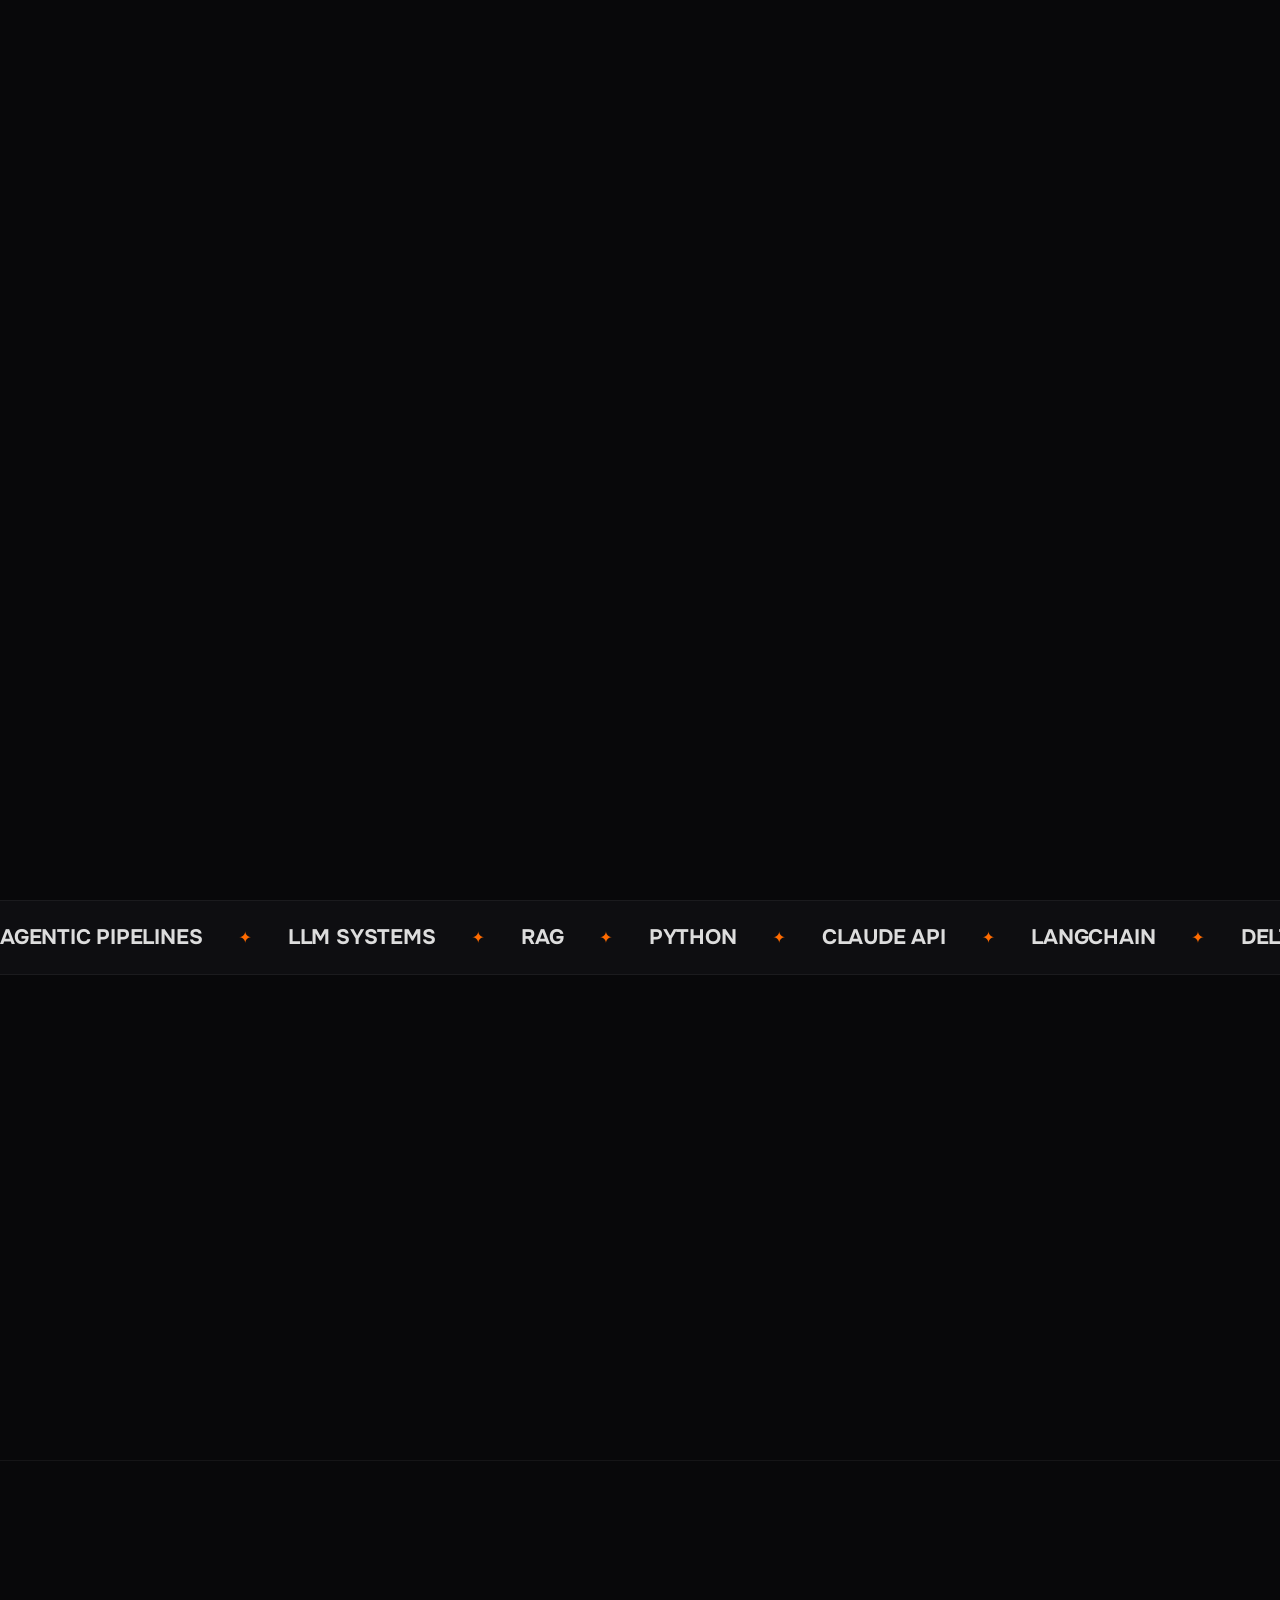
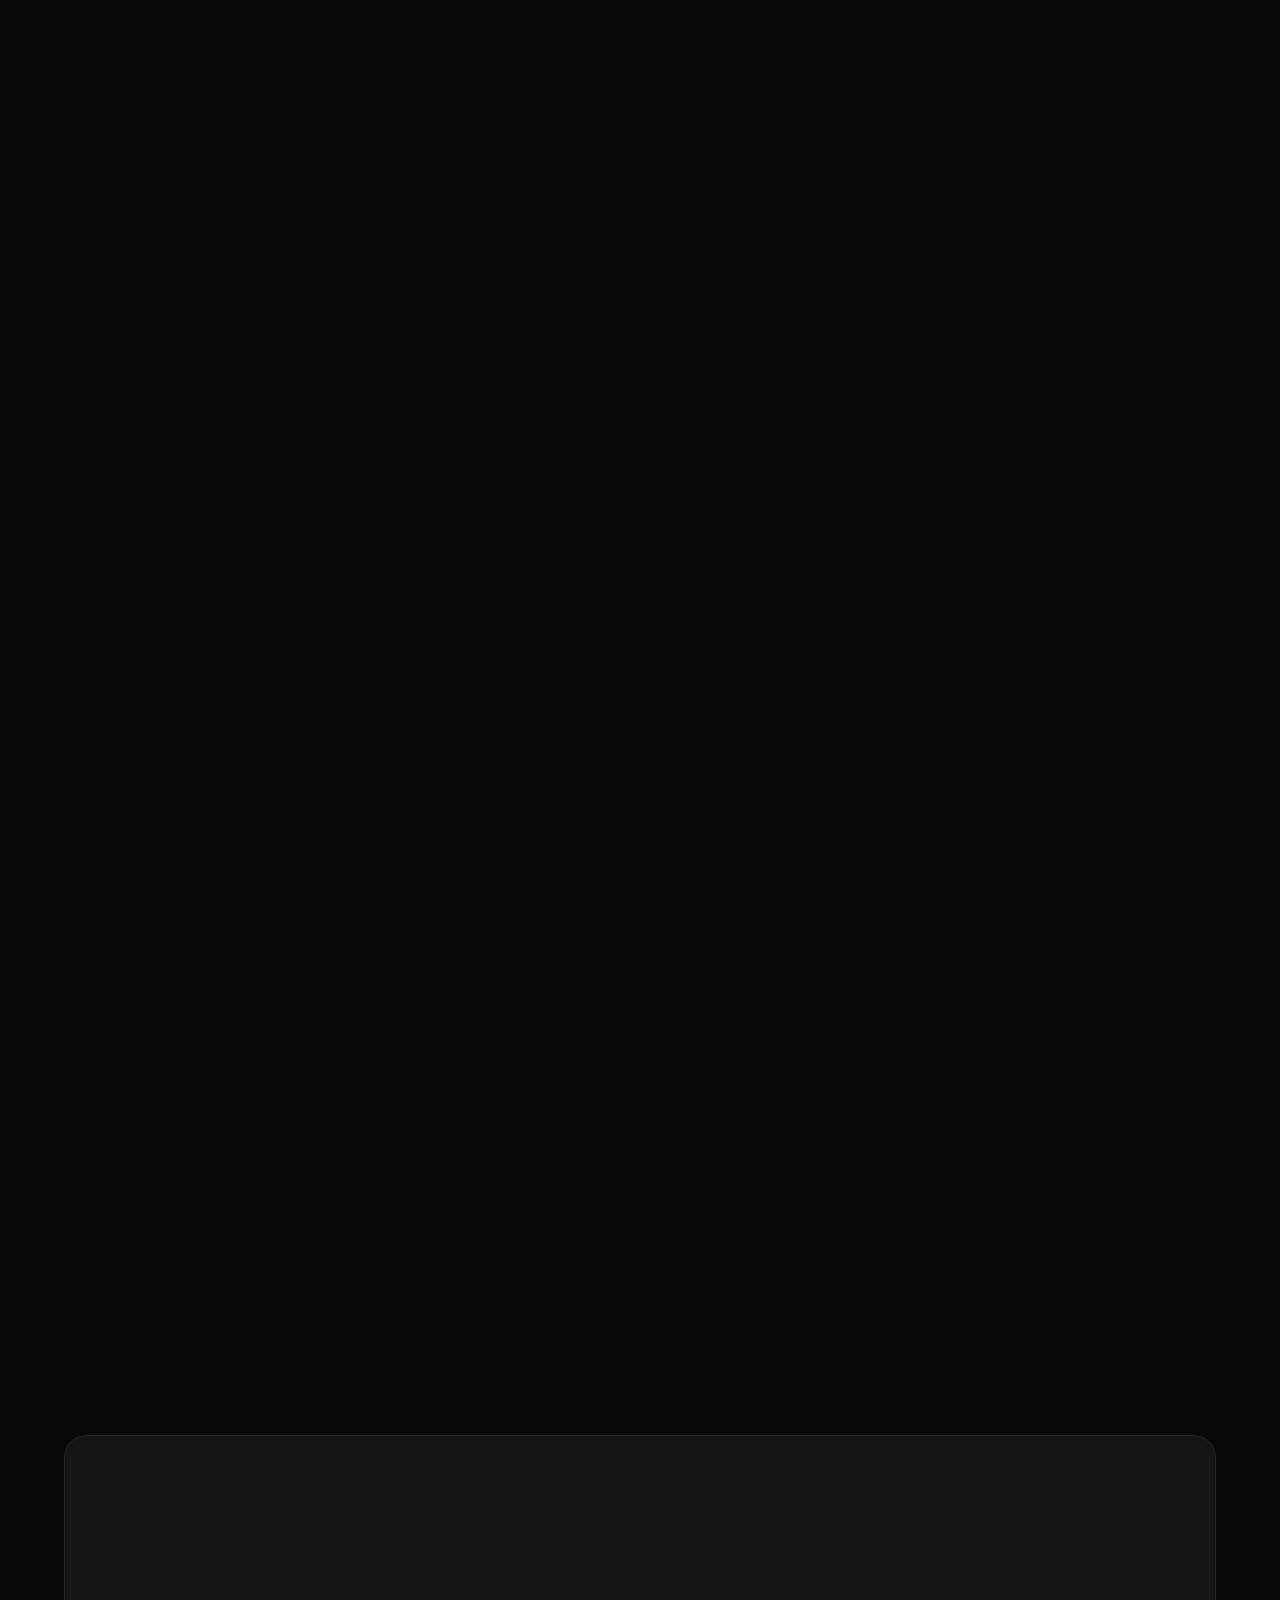
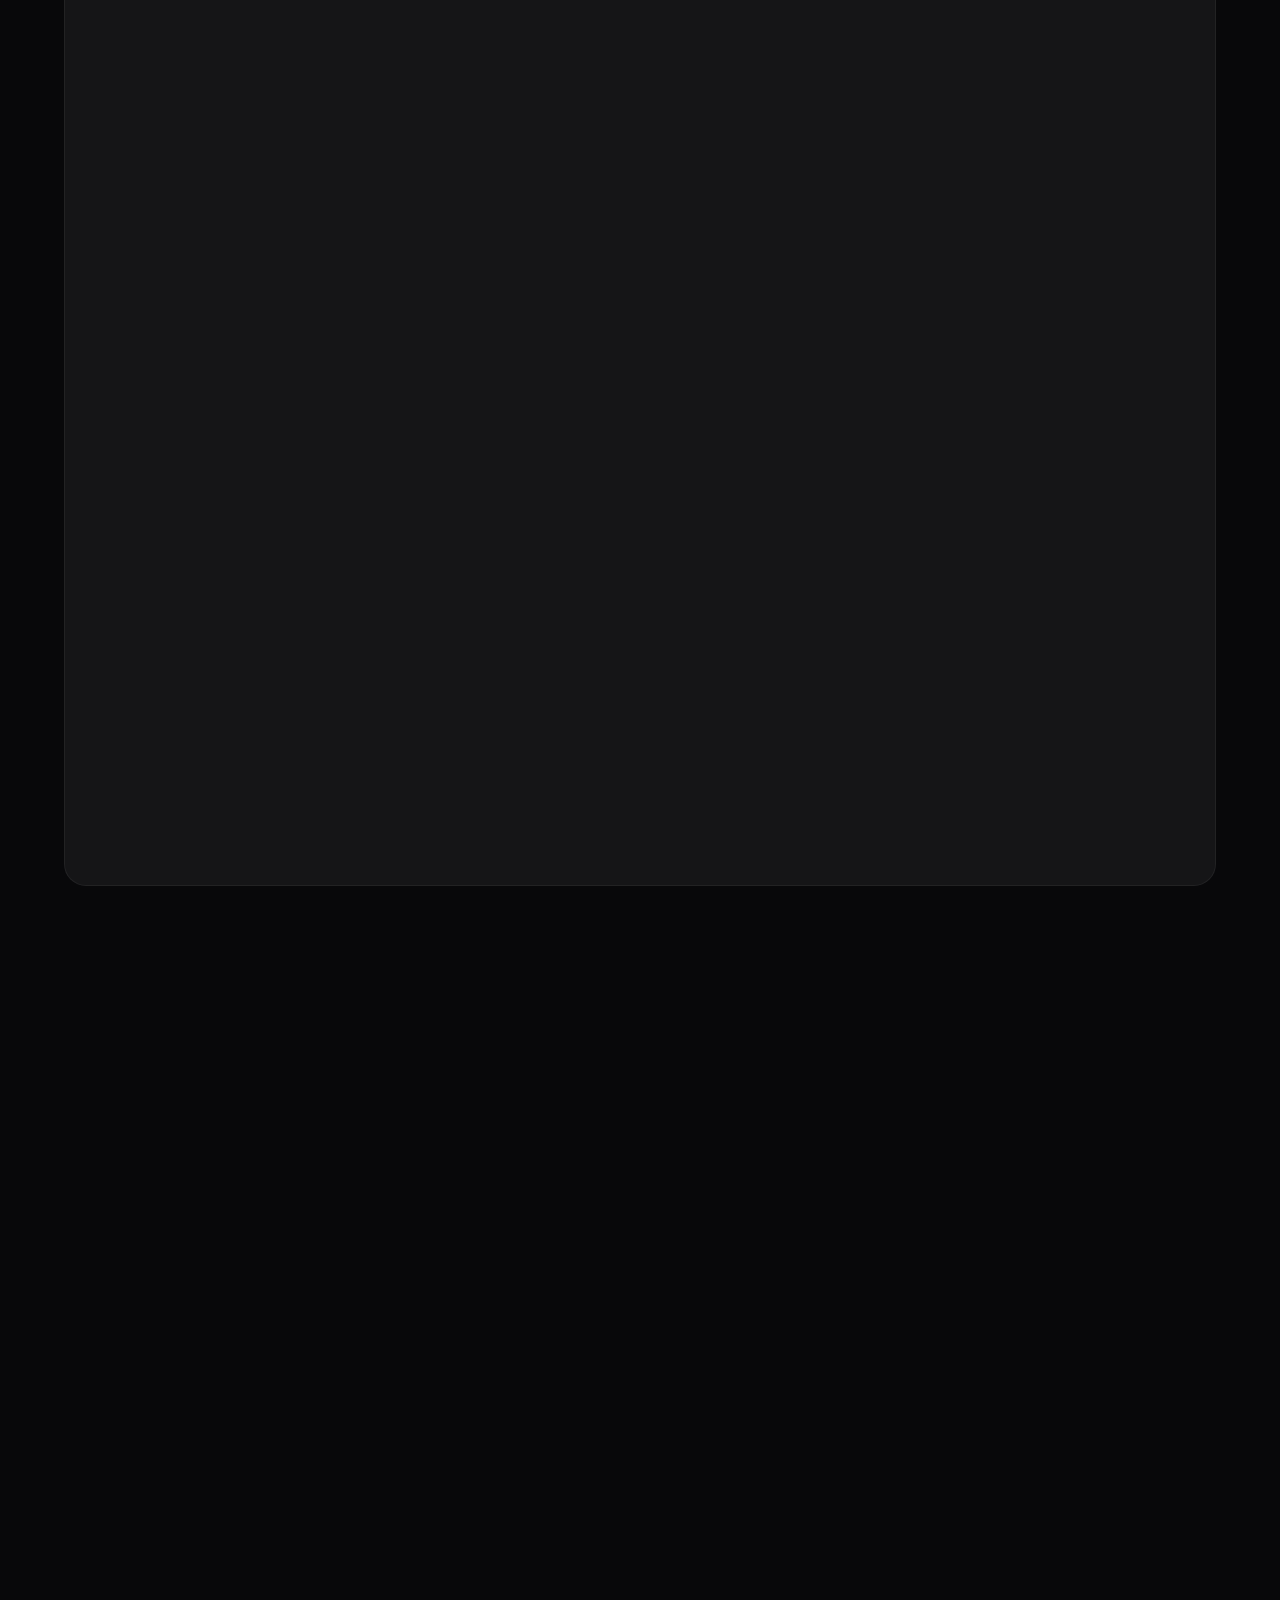
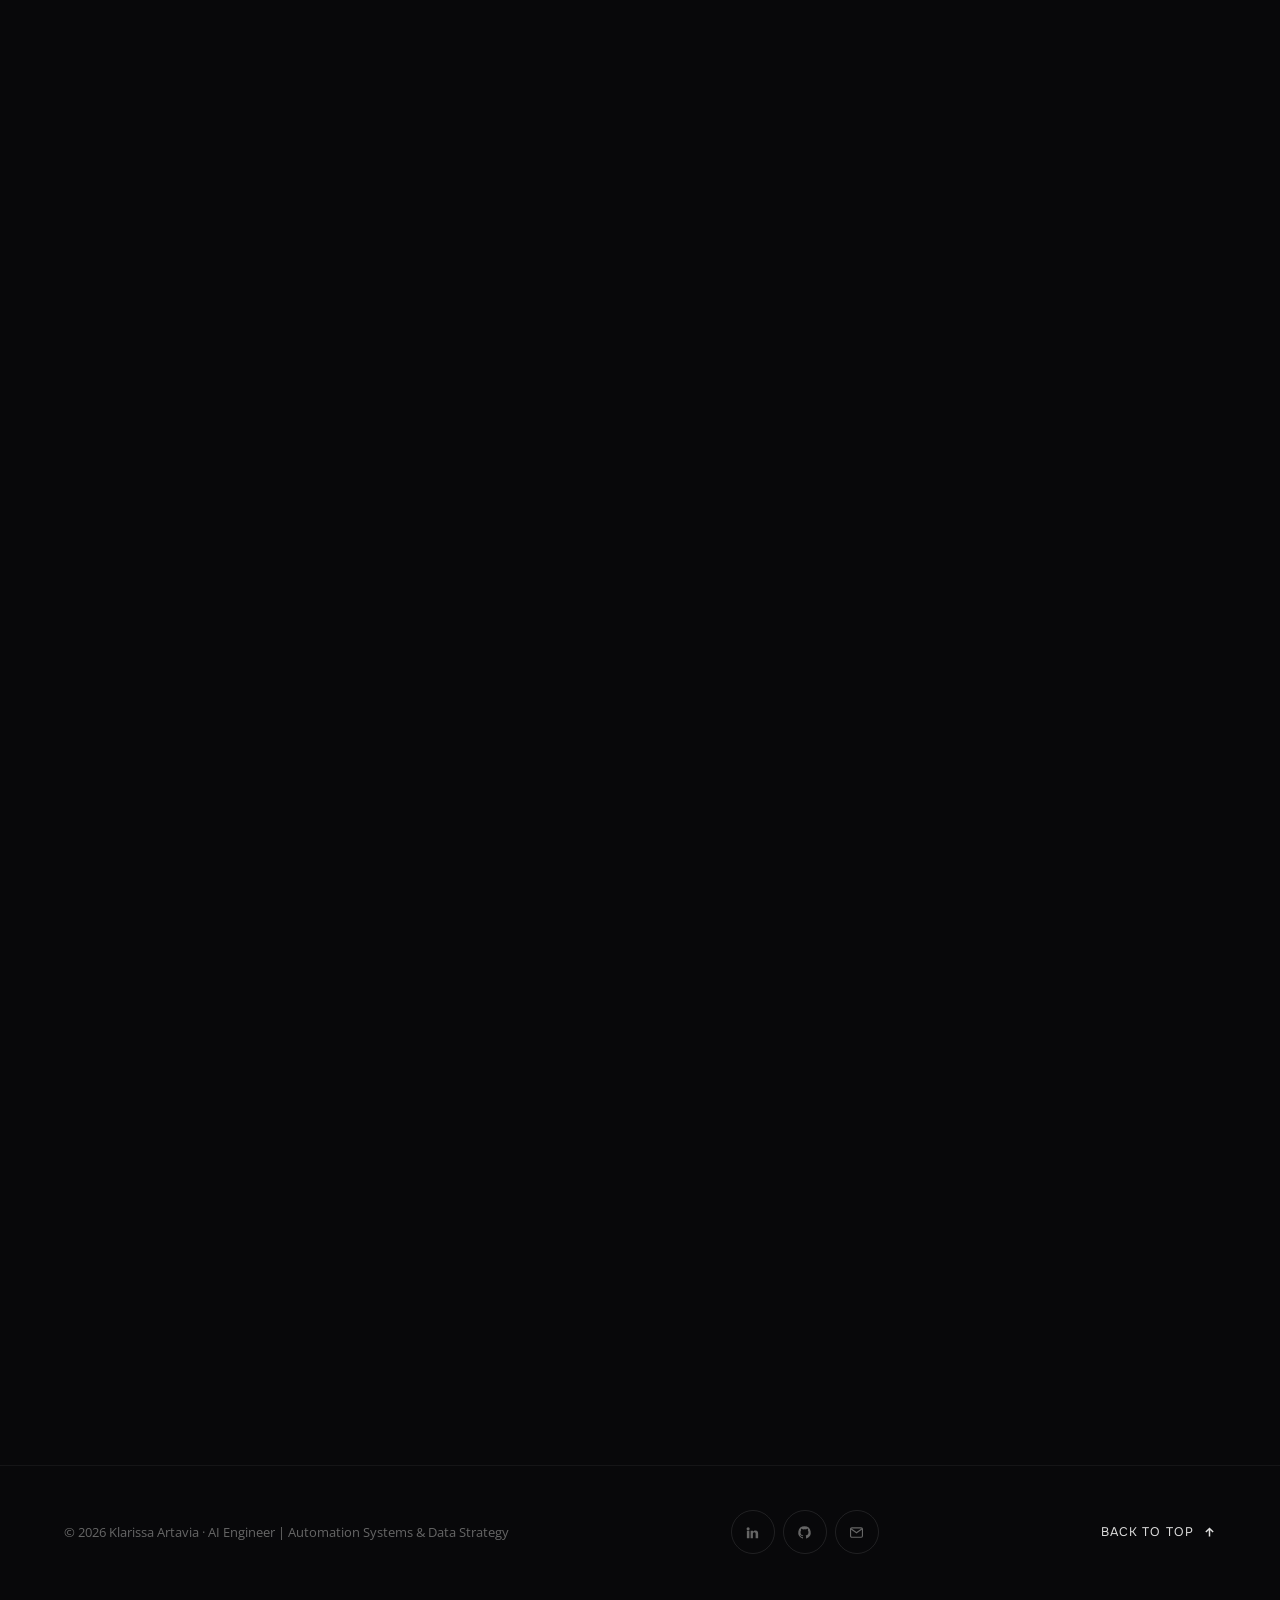
==== commit 4b5e550c: "Replace mobile emoji arrows with SVG and add smooth transitions" ====
--- a/index.html
+++ b/index.html
@@ -665,9 +665,9 @@
 if(window.__kaMobile)document.documentElement.classList.add('mobile-view');
 matchMedia('(max-width: 640px)').addEventListener('change',function(){location.reload()});
 </script>
-<link rel="stylesheet" href="assets/mobile/site.css?v=20261014" media="(max-width: 640px)">
+<link rel="stylesheet" href="assets/mobile/site.css?v=20261014-motion" media="(max-width: 640px)">
 <link rel="stylesheet" href="https://fonts.googleapis.com/css2?family=Open+Sans:wght@400;500;600;700;800&amp;display=swap" media="(max-width: 640px)">
-<script src="assets/mobile/site.js?v=20261014" defer></script>
+<script src="assets/mobile/site.js?v=20261014-motion" defer></script>
 </head>
 <body>
 
@@ -1308,36 +1308,36 @@
 </div>
 
 <template id="approved-mobile-layout">
-<header id="top"><a class="brand" href="#top" aria-label="Klarissa Artavia, home"><span class="brand-logo"><img src="assets/mobile/logo.png" alt="Klarissa Artavia, AI Engineer, official brand logo" width="1122" height="1122"></span></a><div class="header-actions"><a class="header-contact" href="#contact" aria-label="Contact Klarissa">↗</a><button class="menu-button" aria-label="Open navigation" aria-controls="menu" aria-expanded="false"><i></i><i></i></button></div></header>
+<header id="top"><a class="brand" href="#top" aria-label="Klarissa Artavia, home"><span class="brand-logo"><img src="assets/mobile/logo.png" alt="Klarissa Artavia, AI Engineer, official brand logo" width="1122" height="1122"></span></a><div class="header-actions"><a class="header-contact" href="#contact" aria-label="Contact Klarissa"><svg class='ui-icon ui-icon-diagonal' viewBox='0 0 24 24' aria-hidden='true' focusable='false'><path d='M6 18 18 6M6 6h12v12'/></svg></a><button class="menu-button" aria-label="Open navigation" aria-controls="menu" aria-expanded="false"><i></i><i></i></button></div></header>
 <main>
 <section class="hero" aria-label="Introduction">
 <div class="availability" data-es="Costa Rica / Disponible para nuevos proyectos">Costa Rica / Available for new projects</div>
 <div class="hero-stage"><p class="hero-name"><span class="hello" data-es="Hola, soy Klarissa.">Hi, I'm Klarissa.</span><span data-es="Ingeniería de IA y estrategia de datos">AI engineer & data strategist</span></p><img class="hero-photo" src="assets/klarissa-hero-cut.png" alt="Klarissa Artavia, portrait without a hand pose" width="1200" height="1650"><h1 class="hero-title" data-es="INGENIERÍA DE<span>SISTEMAS</span><span class='last'>INTELIGENTES.</span>">ENGINEERING<span>INTELLIGENT</span><span class="last">SYSTEMS.</span></h1></div>
 <p class="intro" data-es="Agentes de IA, pipelines de datos y automatización, construidos alrededor de tus decisiones de negocio."><b>AI agents, data pipelines and automation,</b> built around your business decisions.</p>
-<div class="cta-row"><a class="button" href="#work"><span data-es="Ver proyectos">See the work</span><span class="arr">↗</span></a><a class="button outline" href="#contact"><span data-es="Hablemos">Let's talk</span><span class="arr">↗</span></a></div>
+<div class="cta-row"><a class="button" href="#work"><span data-es="Ver proyectos">See the work</span><span class="arr"><svg class='ui-icon ui-icon-diagonal' viewBox='0 0 24 24' aria-hidden='true' focusable='false'><path d='M6 18 18 6M6 6h12v12'/></svg></span></a><a class="button outline" href="#contact"><span data-es="Hablemos">Let's talk</span><span class="arr"><svg class='ui-icon ui-icon-diagonal' viewBox='0 0 24 24' aria-hidden='true' focusable='false'><path d='M6 18 18 6M6 6h12v12'/></svg></span></a></div>
 <div class="metrics"><div><b>6+</b><small data-es="Años de experiencia">Years delivering</small></div><div><b>5</b><small data-es="Países">Countries</small></div><div><b>MSc</b><small>INCAE Analytics</small></div></div>
 </section>
 <div class="client-strip"><p data-es="Trabajo entregado para">Work delivered for</p><div class="client-names"><span>ELYON INDUSTRIAL</span><span>AR HOLDINGS</span><span>WEBB FONTAINE</span><span>HACIENDA DIGITAL</span></div></div>
 <section class="content" id="work"><div class="section-top"><span data-es="01 / Proyectos">01 / Selected work</span><span>AI + DATA + CREATIVE</span></div><h2 data-es="Sistemas reales.<br><em>Impacto visible.</em>">Real systems.<br><em>Visible impact.</em></h2><p class="section-intro" data-es="Desde pipelines de IA hasta el trabajo creativo que muestra sus resultados.">From the AI pipeline to the creative work that shows the result.</p>
-<a class="project" id="client-work" href="assets/media/elyon-reel-720.mp4" target="_blank" rel="noopener"><div class="project-cover"><img src="assets/media/elyon-reel-poster.jpg" alt="A still from the Elyon Industrial corporate workshop film" loading="lazy"><span class="cover-label">CLIENT WORK / ELYON</span><span class="cover-foot" data-es="Ver video corporativo · 0:58 ↗">Watch the corporate film · 0:58 ↗</span></div><div class="project-body"><div class="project-head"><h3 data-es="Elyon Industrial,<br>de principio a fin">Elyon Industrial,<br>end to end</h3><span class="circle-arrow">↗</span></div><p data-es="Un pipeline de producción de imágenes con IA, más video corporativo y piezas de campaña.">An AI catalogue production pipeline, plus corporate film and campaign creative.</p><div class="project-meta"><span>AI imaging</span><span>Python</span><span>Film production</span></div><div class="result"><span data-es="Marcas de fabricantes">Manufacturer brands</span><b>29</b></div></div></a>
-<a class="project" href="https://github.com/klaricracia/retail-intelligence-pipeline" target="_blank" rel="noopener"><div class="project-cover pipeline"><span class="cover-label">AGENTIC PIPELINE / RETAIL</span><div class="nodes"><div class="node"><b>01</b>Scrape</div><i>→</i><div class="node"><b>02</b>Enrich</div><i>→</i><div class="node"><b>03</b>Decide</div></div><small data-es="Cada salida pasa por una validación">Every output behind a validation gate</small></div><div class="project-body"><div class="project-head"><h3>Retail Intelligence<br>Pipeline</h3><span class="circle-arrow">↗</span></div><p data-es="Tres agentes convierten precios de competidores y ventas internas en recomendaciones fundamentadas.">Three agents turn competitor pricing and internal sales into grounded recommendations.</p><div class="project-meta"><span>Python</span><span>Delta Lake</span><span>Claude API</span></div><div class="result"><span data-es="Recomendaciones validadas, ejecución demo">Recommendations validated, demo run</span><b>39/42</b></div></div></a>
-<details class="mobile-expand" id="all-systems"><summary class="more"><span data-es="Explorar los 8 proyectos">Explore all 8 systems</span><span aria-hidden="true">+</span></summary><div class="expanded-content"><a class="project expanded-project" href="https://github.com/klaricracia/llm-analytics-assistant" target="_blank" rel="noopener"><div class="project-body"><div class="section-top"><span data-es="Uso de herramientas con LLM">LLM tool use</span></div><div class="project-head"><h3>LLM Analytics Assistant</h3><span class="circle-arrow">↗</span></div><p data-es="Haz una pregunta de negocio en lenguaje natural. Claude elige de un registro de funciones Python tipadas, encadena las llamadas que necesita sobre tres datasets distintos y responde con números fundamentados , sin SQL, sin dashboard.">Ask a business question in plain English. Claude picks from a registry of typed Python functions, chains the calls it needs across three separate datasets, and answers with grounded numbers , no SQL, no dashboard.</p><div class="project-meta"><span>Claude API</span><span>Tool use</span><span>Gradio</span><span>pandas</span></div><div class="expanded-kpis"><div><b>14</b><small>Callable tools</small></div><div><b>3</b><small>Datasets unified</small></div><div><b>~100</b><small>Lines of agent loop</small></div></div></div></a><a class="project expanded-project" href="https://github.com/klaricracia/catalog-rag-copilot" target="_blank" rel="noopener"><div class="project-body"><div class="section-top"><span data-es="RAG + gobernanza">RAG + governance</span></div><div class="project-head"><h3>Catalog RAG Copilot</h3><span class="circle-arrow">↗</span></div><p data-es="Búsqueda en lenguaje natural sobre un catálogo industrial, con embeddings locales, fuentes citadas y una compuerta de aprobación que escribe cada respuesta en una bitácora inmutable antes de que alguien confíe en ella.">Natural-language search over an industrial product catalogue, with local embeddings, cited sources, and an approve/reject gate that writes every answer to an append-only audit trail before anyone relies on it.</p><div class="project-meta"><span>Chroma</span><span>sentence-transformers</span><span>Claude API</span><span>Streamlit</span></div><div class="expanded-kpis"><div><b>93</b><small>Products indexed</small></div><div><b>6/6</b><small>Demo queries correct</small></div></div></div></a><a class="project expanded-project" href="#client-work"><div class="project-body"><div class="section-top"><span data-es="Proyecto de cliente · privado">Client engagement · private</span></div><div class="project-head"><h3>AI Image Production Pipeline</h3><span class="circle-arrow">↗</span></div><p data-es="El motor detrás del catálogo de Elyon: configuración por producto, edición de imagen con IA, reglas de logo y marca de agua, exportación multiformato, corridas reanudables y una compuerta de QC visual que devuelve los defectos a la etapa correcta y no al inicio.">The engine behind the Elyon catalogue above: product-aware configuration, AI image editing, logo and watermark rules, multi-format export, resumable runs, and a visual QC gate that routes defects back to the right stage instead of the top.</p><div class="project-meta"><span>Python</span><span>OpenAI images</span><span>Pillow</span><span>rembg</span><span>Playwright</span></div><div class="expanded-kpis"><div><b>36,000+</b><small>Images produced</small></div><div><b>29</b><small>Brands supported</small></div><div><b>Human QC</b><small>In the loop by design</small></div></div></div></a><a class="project expanded-project" href="https://github.com/klaricracia/dynamic-pricing-model" target="_blank" rel="noopener"><div class="project-body"><div class="section-top"><span data-es="Machine learning">Machine learning</span></div><div class="project-head"><h3>Dynamic Pricing Engine</h3><span class="circle-arrow">↗</span></div><p data-es="Un modelo de demanda XGBoost sobre 20 variables construidas, envuelto en un optimizador scipy que encuentra el precio que maximiza margen , o ingreso , y vuelve imposible ignorar el trade-off entre ambos.">An XGBoost demand model over 20 engineered features, wrapped in a scipy optimiser that finds the price maximising margin , or revenue , and makes the trade-off between them impossible to ignore.</p><div class="project-meta"><span>XGBoost</span><span>scikit-learn</span><span>scipy.optimize</span><span>pandas</span></div><div class="expanded-kpis"><div><b>0.948</b><small>R² on holdout</small></div><div><b>+43.6%</b><small>Avg margin uplift</small></div><div><b>50</b><small>Products optimised</small></div></div></div></a><a class="project expanded-project" href="https://github.com/klaricracia/lakehouse-readiness-pipeline" target="_blank" rel="noopener"><div class="project-body"><div class="section-top"><span data-es="Ingeniería de datos">Data engineering</span></div><div class="project-head"><h3>Lakehouse Readiness Pipeline</h3><span class="circle-arrow">↗</span></div><p data-es="Una auditoría de preparación previa que escribe un veredicto aprobado/rechazado por lote, una compuerta de calidad con pandera que aísla datos malos con su motivo, y un merge idempotente en Delta Lake que jubila la recarga completa nocturna.">A pre-build readiness audit that writes a pass/fail verdict per batch, a pandera quality gate that quarantines bad data with reasons, and an idempotent Delta Lake merge that retires the nightly full reload.</p><div class="project-meta"><span>Delta Lake</span><span>pandera</span><span>Airflow ref</span><span>pytest</span></div><div class="expanded-kpis"><div><b>850</b><small>Rows, zero dupes</small></div><div><b>1/4</b><small>Batches quarantined</small></div><div><b>10/10</b><small>Tests passing</small></div></div></div></a><a class="project expanded-project" href="https://github.com/klaricracia/kpi-monitoring-bot" target="_blank" rel="noopener"><div class="project-body"><div class="section-top"><span data-es="Automatización">Automation</span></div><div class="project-head"><h3>KPI Monitoring Bot</h3><span class="circle-arrow">↗</span></div><p data-es="Detección de anomalías con z-score móvil sobre seis KPIs de negocio, con pisos y techos configurables, disparando alertas de correo y Slack en horario , antes de que alguien abra un dashboard.">Rolling z-score anomaly detection across six business KPIs, with configurable hard floors and ceilings, firing branded email and Slack alerts on a schedule , before anyone has opened a dashboard.</p><div class="project-meta"><span>Python</span><span>numpy</span><span>PyYAML</span><span>Slack webhooks</span></div><div class="expanded-kpis"><div><b>7</b><small>Anomalies caught</small></div><div><b>0</b><small>Missed</small></div><div><b>365d</b><small>Of KPI history</small></div></div></div></a><a class="project expanded-project" href="https://github.com/klaricracia/retail-customer-rfm-analysis" target="_blank" rel="noopener"><div class="project-body"><div class="section-top"><span data-es="Analítica de clientes">Customer analytics</span></div><div class="project-head"><h3>Customer RFM Segmentation</h3><span class="circle-arrow">↗</span></div><p data-es="Segmentación por recencia, frecuencia y monto con puntajes por cuantiles sobre más de 32.000 transacciones, mapeada a ocho segmentos , cada uno con su acción de retención, no solo una etiqueta.">Quantile-scored recency, frequency and monetary segmentation across 32,000+ transactions, mapped to eight segments , each with the retention action attached, not just a label.</p><div class="project-meta"><span>Python</span><span>pandas</span><span>Chart.js</span><span>Power BI-ready</span></div><div class="expanded-kpis"><div><b>4,338</b><small>Customers scored</small></div><div><b>56.5%</b><small>Revenue from champions</small></div><div><b>$1.6M</b><small>At-risk exposure</small></div></div></div></a></div></details>
+<a class="project" id="client-work" href="assets/media/elyon-reel-720.mp4" target="_blank" rel="noopener"><div class="project-cover"><img src="assets/media/elyon-reel-poster.jpg" alt="A still from the Elyon Industrial corporate workshop film" loading="lazy"><span class="cover-label">CLIENT WORK / ELYON</span><span class="cover-foot" data-es="Ver video corporativo · 0:58 <svg class='ui-icon ui-icon-diagonal' viewBox='0 0 24 24' aria-hidden='true' focusable='false'><path d='M6 18 18 6M6 6h12v12'/></svg>">Watch the corporate film · 0:58 <svg class='ui-icon ui-icon-diagonal' viewBox='0 0 24 24' aria-hidden='true' focusable='false'><path d='M6 18 18 6M6 6h12v12'/></svg></span></div><div class="project-body"><div class="project-head"><h3 data-es="Elyon Industrial,<br>de principio a fin">Elyon Industrial,<br>end to end</h3><span class="circle-arrow"><svg class='ui-icon ui-icon-diagonal' viewBox='0 0 24 24' aria-hidden='true' focusable='false'><path d='M6 18 18 6M6 6h12v12'/></svg></span></div><p data-es="Un pipeline de producción de imágenes con IA, más video corporativo y piezas de campaña.">An AI catalogue production pipeline, plus corporate film and campaign creative.</p><div class="project-meta"><span>AI imaging</span><span>Python</span><span>Film production</span></div><div class="result"><span data-es="Marcas de fabricantes">Manufacturer brands</span><b>29</b></div></div></a>
+<a class="project" href="https://github.com/klaricracia/retail-intelligence-pipeline" target="_blank" rel="noopener"><div class="project-cover pipeline"><span class="cover-label">AGENTIC PIPELINE / RETAIL</span><div class="nodes"><div class="node"><b>01</b>Scrape</div><i><svg class='ui-icon ui-icon-right' viewBox='0 0 24 24' aria-hidden='true' focusable='false'><path d='M4 12h16M14 6l6 6-6 6'/></svg></i><div class="node"><b>02</b>Enrich</div><i><svg class='ui-icon ui-icon-right' viewBox='0 0 24 24' aria-hidden='true' focusable='false'><path d='M4 12h16M14 6l6 6-6 6'/></svg></i><div class="node"><b>03</b>Decide</div></div><small data-es="Cada salida pasa por una validación">Every output behind a validation gate</small></div><div class="project-body"><div class="project-head"><h3>Retail Intelligence<br>Pipeline</h3><span class="circle-arrow"><svg class='ui-icon ui-icon-diagonal' viewBox='0 0 24 24' aria-hidden='true' focusable='false'><path d='M6 18 18 6M6 6h12v12'/></svg></span></div><p data-es="Tres agentes convierten precios de competidores y ventas internas en recomendaciones fundamentadas.">Three agents turn competitor pricing and internal sales into grounded recommendations.</p><div class="project-meta"><span>Python</span><span>Delta Lake</span><span>Claude API</span></div><div class="result"><span data-es="Recomendaciones validadas, ejecución demo">Recommendations validated, demo run</span><b>39/42</b></div></div></a>
+<details class="mobile-expand" id="all-systems"><summary class="more"><span data-es="Explorar los 8 proyectos">Explore all 8 systems</span><span aria-hidden="true"><svg class='ui-icon ui-icon-plus' viewBox='0 0 24 24' aria-hidden='true' focusable='false'><path d='M12 5v14M5 12h14'/></svg></span></summary><div class="expanded-content"><a class="project expanded-project" href="https://github.com/klaricracia/llm-analytics-assistant" target="_blank" rel="noopener"><div class="project-body"><div class="section-top"><span data-es="Uso de herramientas con LLM">LLM tool use</span></div><div class="project-head"><h3>LLM Analytics Assistant</h3><span class="circle-arrow"><svg class='ui-icon ui-icon-diagonal' viewBox='0 0 24 24' aria-hidden='true' focusable='false'><path d='M6 18 18 6M6 6h12v12'/></svg></span></div><p data-es="Haz una pregunta de negocio en lenguaje natural. Claude elige de un registro de funciones Python tipadas, encadena las llamadas que necesita sobre tres datasets distintos y responde con números fundamentados , sin SQL, sin dashboard.">Ask a business question in plain English. Claude picks from a registry of typed Python functions, chains the calls it needs across three separate datasets, and answers with grounded numbers , no SQL, no dashboard.</p><div class="project-meta"><span>Claude API</span><span>Tool use</span><span>Gradio</span><span>pandas</span></div><div class="expanded-kpis"><div><b>14</b><small>Callable tools</small></div><div><b>3</b><small>Datasets unified</small></div><div><b>~100</b><small>Lines of agent loop</small></div></div></div></a><a class="project expanded-project" href="https://github.com/klaricracia/catalog-rag-copilot" target="_blank" rel="noopener"><div class="project-body"><div class="section-top"><span data-es="RAG + gobernanza">RAG + governance</span></div><div class="project-head"><h3>Catalog RAG Copilot</h3><span class="circle-arrow"><svg class='ui-icon ui-icon-diagonal' viewBox='0 0 24 24' aria-hidden='true' focusable='false'><path d='M6 18 18 6M6 6h12v12'/></svg></span></div><p data-es="Búsqueda en lenguaje natural sobre un catálogo industrial, con embeddings locales, fuentes citadas y una compuerta de aprobación que escribe cada respuesta en una bitácora inmutable antes de que alguien confíe en ella.">Natural-language search over an industrial product catalogue, with local embeddings, cited sources, and an approve/reject gate that writes every answer to an append-only audit trail before anyone relies on it.</p><div class="project-meta"><span>Chroma</span><span>sentence-transformers</span><span>Claude API</span><span>Streamlit</span></div><div class="expanded-kpis"><div><b>93</b><small>Products indexed</small></div><div><b>6/6</b><small>Demo queries correct</small></div></div></div></a><a class="project expanded-project" href="#client-work"><div class="project-body"><div class="section-top"><span data-es="Proyecto de cliente · privado">Client engagement · private</span></div><div class="project-head"><h3>AI Image Production Pipeline</h3><span class="circle-arrow"><svg class='ui-icon ui-icon-diagonal' viewBox='0 0 24 24' aria-hidden='true' focusable='false'><path d='M6 18 18 6M6 6h12v12'/></svg></span></div><p data-es="El motor detrás del catálogo de Elyon: configuración por producto, edición de imagen con IA, reglas de logo y marca de agua, exportación multiformato, corridas reanudables y una compuerta de QC visual que devuelve los defectos a la etapa correcta y no al inicio.">The engine behind the Elyon catalogue above: product-aware configuration, AI image editing, logo and watermark rules, multi-format export, resumable runs, and a visual QC gate that routes defects back to the right stage instead of the top.</p><div class="project-meta"><span>Python</span><span>OpenAI images</span><span>Pillow</span><span>rembg</span><span>Playwright</span></div><div class="expanded-kpis"><div><b>36,000+</b><small>Images produced</small></div><div><b>29</b><small>Brands supported</small></div><div><b>Human QC</b><small>In the loop by design</small></div></div></div></a><a class="project expanded-project" href="https://github.com/klaricracia/dynamic-pricing-model" target="_blank" rel="noopener"><div class="project-body"><div class="section-top"><span data-es="Machine learning">Machine learning</span></div><div class="project-head"><h3>Dynamic Pricing Engine</h3><span class="circle-arrow"><svg class='ui-icon ui-icon-diagonal' viewBox='0 0 24 24' aria-hidden='true' focusable='false'><path d='M6 18 18 6M6 6h12v12'/></svg></span></div><p data-es="Un modelo de demanda XGBoost sobre 20 variables construidas, envuelto en un optimizador scipy que encuentra el precio que maximiza margen , o ingreso , y vuelve imposible ignorar el trade-off entre ambos.">An XGBoost demand model over 20 engineered features, wrapped in a scipy optimiser that finds the price maximising margin , or revenue , and makes the trade-off between them impossible to ignore.</p><div class="project-meta"><span>XGBoost</span><span>scikit-learn</span><span>scipy.optimize</span><span>pandas</span></div><div class="expanded-kpis"><div><b>0.948</b><small>R² on holdout</small></div><div><b>+43.6%</b><small>Avg margin uplift</small></div><div><b>50</b><small>Products optimised</small></div></div></div></a><a class="project expanded-project" href="https://github.com/klaricracia/lakehouse-readiness-pipeline" target="_blank" rel="noopener"><div class="project-body"><div class="section-top"><span data-es="Ingeniería de datos">Data engineering</span></div><div class="project-head"><h3>Lakehouse Readiness Pipeline</h3><span class="circle-arrow"><svg class='ui-icon ui-icon-diagonal' viewBox='0 0 24 24' aria-hidden='true' focusable='false'><path d='M6 18 18 6M6 6h12v12'/></svg></span></div><p data-es="Una auditoría de preparación previa que escribe un veredicto aprobado/rechazado por lote, una compuerta de calidad con pandera que aísla datos malos con su motivo, y un merge idempotente en Delta Lake que jubila la recarga completa nocturna.">A pre-build readiness audit that writes a pass/fail verdict per batch, a pandera quality gate that quarantines bad data with reasons, and an idempotent Delta Lake merge that retires the nightly full reload.</p><div class="project-meta"><span>Delta Lake</span><span>pandera</span><span>Airflow ref</span><span>pytest</span></div><div class="expanded-kpis"><div><b>850</b><small>Rows, zero dupes</small></div><div><b>1/4</b><small>Batches quarantined</small></div><div><b>10/10</b><small>Tests passing</small></div></div></div></a><a class="project expanded-project" href="https://github.com/klaricracia/kpi-monitoring-bot" target="_blank" rel="noopener"><div class="project-body"><div class="section-top"><span data-es="Automatización">Automation</span></div><div class="project-head"><h3>KPI Monitoring Bot</h3><span class="circle-arrow"><svg class='ui-icon ui-icon-diagonal' viewBox='0 0 24 24' aria-hidden='true' focusable='false'><path d='M6 18 18 6M6 6h12v12'/></svg></span></div><p data-es="Detección de anomalías con z-score móvil sobre seis KPIs de negocio, con pisos y techos configurables, disparando alertas de correo y Slack en horario , antes de que alguien abra un dashboard.">Rolling z-score anomaly detection across six business KPIs, with configurable hard floors and ceilings, firing branded email and Slack alerts on a schedule , before anyone has opened a dashboard.</p><div class="project-meta"><span>Python</span><span>numpy</span><span>PyYAML</span><span>Slack webhooks</span></div><div class="expanded-kpis"><div><b>7</b><small>Anomalies caught</small></div><div><b>0</b><small>Missed</small></div><div><b>365d</b><small>Of KPI history</small></div></div></div></a><a class="project expanded-project" href="https://github.com/klaricracia/retail-customer-rfm-analysis" target="_blank" rel="noopener"><div class="project-body"><div class="section-top"><span data-es="Analítica de clientes">Customer analytics</span></div><div class="project-head"><h3>Customer RFM Segmentation</h3><span class="circle-arrow"><svg class='ui-icon ui-icon-diagonal' viewBox='0 0 24 24' aria-hidden='true' focusable='false'><path d='M6 18 18 6M6 6h12v12'/></svg></span></div><p data-es="Segmentación por recencia, frecuencia y monto con puntajes por cuantiles sobre más de 32.000 transacciones, mapeada a ocho segmentos , cada uno con su acción de retención, no solo una etiqueta.">Quantile-scored recency, frequency and monetary segmentation across 32,000+ transactions, mapped to eight segments , each with the retention action attached, not just a label.</p><div class="project-meta"><span>Python</span><span>pandas</span><span>Chart.js</span><span>Power BI-ready</span></div><div class="expanded-kpis"><div><b>4,338</b><small>Customers scored</small></div><div><b>56.5%</b><small>Revenue from champions</small></div><div><b>$1.6M</b><small>At-risk exposure</small></div></div></div></a></div></details>
 </section>
-<section class="content" id="services"><div class="section-top"><span data-es="02 / Qué recibes">02 / What you get</span><span data-es="Problema → Entrega → Evidencia">Problem → Delivery → Proof</span></div><h2 data-es="Tu problema.<br><em>Una entrega concreta.</em>">Your problem.<br><em>A concrete delivery.</em></h2><p class="section-intro" data-es="Así se traduce mi trabajo en algo que tu equipo puede usar.">Here's what my work puts in your team's hands.</p>
-<article class="outcome"><div class="outcome-label"><span>DATA / ANALYTICS</span><span>HACIENDA DIGITAL</span></div><h3 data-es="Tus reportes llegan<br>demasiado tarde.">Your reports arrive<br>too late.</h3><p data-es="<strong>Qué entrego:</strong> un pipeline incremental y dashboards operativos que mantienen los datos actualizados sin recargar todo cada noche."><strong>What I deliver:</strong> an incremental data pipeline and operational dashboards that keep data fresh without a full nightly reload.</p><div class="proof"><b>4h →</b><span data-es="Latencia de reportes reducida a casi tiempo real.<small>Experiencia profesional / Hacienda Digital</small>">Reporting latency reduced to near real time.<small>Professional experience / Hacienda Digital</small></span></div><a href="https://www.linkedin.com/in/klariartavia/" target="_blank" rel="noopener"><span data-es="Ver la experiencia detrás">See the experience behind it</span><span>↗</span></a></article>
-<article class="outcome"><div class="outcome-label"><span>AI / RAG</span><span>CATALOG RAG COPILOT</span></div><h3 data-es="Tu equipo busca<br>respuestas a mano.">Your team searches<br>for answers manually.</h3><p data-es="<strong>Qué entrego:</strong> un copiloto que busca en tu catálogo, cita sus fuentes y registra la aprobación humana antes de que alguien use la respuesta."><strong>What I deliver:</strong> a copilot that searches your catalogue, cites its sources and records human approval before anyone uses the answer.</p><div class="proof"><b>6/6</b><span data-es="Consultas demo correctas sobre 93 productos.<small>Proyecto público / Resultado de demostración</small>">Demo queries correct across 93 indexed products.<small>Public project / Demo result</small></span></div><a href="https://github.com/klaricracia/catalog-rag-copilot" target="_blank" rel="noopener"><span data-es="Explorar el copiloto y su código">Explore the copilot and its code</span><span>↗</span></a></article>
-<article class="outcome"><div class="outcome-label"><span>AI / CONTENT PRODUCTION</span><span>ELYON INDUSTRIAL</span></div><h3 data-es="Tu catálogo supera<br>la producción manual.">Your catalogue outgrows<br>manual production.</h3><p data-es="<strong>Qué entrego:</strong> un pipeline reutilizable de imágenes de producto con reglas de marca, exportación multiformato y revisión visual humana."><strong>What I deliver:</strong> a repeatable product-image pipeline with brand rules, multi-format exports and human visual review.</p><div class="proof"><b>36,000+</b><span data-es="Imágenes de catálogo producidas para 29 marcas.<small>Trabajo para cliente / Elyon Industrial</small>">Catalogue images produced across 29 brands.<small>Client work / Elyon Industrial</small></span></div><a href="#client-work"><span data-es="Ver el trabajo entregado">See the delivered work</span><span>↗</span></a></article>
+<section class="content" id="services"><div class="section-top"><span data-es="02 / Qué recibes">02 / What you get</span><span data-es="Problema / Entrega / Evidencia">Problem / Delivery / Proof</span></div><h2 data-es="Tu problema.<br><em>Una entrega concreta.</em>">Your problem.<br><em>A concrete delivery.</em></h2><p class="section-intro" data-es="Así se traduce mi trabajo en algo que tu equipo puede usar.">Here's what my work puts in your team's hands.</p>
+<article class="outcome"><div class="outcome-label"><span>DATA / ANALYTICS</span><span>HACIENDA DIGITAL</span></div><h3 data-es="Tus reportes llegan<br>demasiado tarde.">Your reports arrive<br>too late.</h3><p data-es="<strong>Qué entrego:</strong> un pipeline incremental y dashboards operativos que mantienen los datos actualizados sin recargar todo cada noche."><strong>What I deliver:</strong> an incremental data pipeline and operational dashboards that keep data fresh without a full nightly reload.</p><div class="proof"><b>4h <svg class='ui-icon ui-icon-right' viewBox='0 0 24 24' aria-hidden='true' focusable='false'><path d='M4 12h16M14 6l6 6-6 6'/></svg></b><span data-es="Latencia de reportes reducida a casi tiempo real.<small>Experiencia profesional / Hacienda Digital</small>">Reporting latency reduced to near real time.<small>Professional experience / Hacienda Digital</small></span></div><a href="https://www.linkedin.com/in/klariartavia/" target="_blank" rel="noopener"><span data-es="Ver la experiencia detrás">See the experience behind it</span><span><svg class='ui-icon ui-icon-diagonal' viewBox='0 0 24 24' aria-hidden='true' focusable='false'><path d='M6 18 18 6M6 6h12v12'/></svg></span></a></article>
+<article class="outcome"><div class="outcome-label"><span>AI / RAG</span><span>CATALOG RAG COPILOT</span></div><h3 data-es="Tu equipo busca<br>respuestas a mano.">Your team searches<br>for answers manually.</h3><p data-es="<strong>Qué entrego:</strong> un copiloto que busca en tu catálogo, cita sus fuentes y registra la aprobación humana antes de que alguien use la respuesta."><strong>What I deliver:</strong> a copilot that searches your catalogue, cites its sources and records human approval before anyone uses the answer.</p><div class="proof"><b>6/6</b><span data-es="Consultas demo correctas sobre 93 productos.<small>Proyecto público / Resultado de demostración</small>">Demo queries correct across 93 indexed products.<small>Public project / Demo result</small></span></div><a href="https://github.com/klaricracia/catalog-rag-copilot" target="_blank" rel="noopener"><span data-es="Explorar el copiloto y su código">Explore the copilot and its code</span><span><svg class='ui-icon ui-icon-diagonal' viewBox='0 0 24 24' aria-hidden='true' focusable='false'><path d='M6 18 18 6M6 6h12v12'/></svg></span></a></article>
+<article class="outcome"><div class="outcome-label"><span>AI / CONTENT PRODUCTION</span><span>ELYON INDUSTRIAL</span></div><h3 data-es="Tu catálogo supera<br>la producción manual.">Your catalogue outgrows<br>manual production.</h3><p data-es="<strong>Qué entrego:</strong> un pipeline reutilizable de imágenes de producto con reglas de marca, exportación multiformato y revisión visual humana."><strong>What I deliver:</strong> a repeatable product-image pipeline with brand rules, multi-format exports and human visual review.</p><div class="proof"><b>36,000+</b><span data-es="Imágenes de catálogo producidas para 29 marcas.<small>Trabajo para cliente / Elyon Industrial</small>">Catalogue images produced across 29 brands.<small>Client work / Elyon Industrial</small></span></div><a href="#client-work"><span data-es="Ver el trabajo entregado">See the delivered work</span><span><svg class='ui-icon ui-icon-diagonal' viewBox='0 0 24 24' aria-hidden='true' focusable='false'><path d='M6 18 18 6M6 6h12v12'/></svg></span></a></article>
 </section>
 <section class="content" id="about" aria-label="Toolkit and LinkedIn">
 <div class="section-top"><span data-es="03 / Herramientas">03 / Toolkit</span><span>AI / DATA / AUTOMATION</span></div>
 <h2 data-es="Mis <em>herramientas.</em>">My <em>toolkit.</em></h2>
-<div class="tools-carousel" role="region" aria-label="Tools I use" data-paused="false"><div class="tools-heading"><span data-es="Mis herramientas habituales">My everyday toolkit</span><button class="carousel-toggle" type="button" aria-label="Pause tool carousel" aria-pressed="false"><span class="carousel-state">Pause</span><span class="carousel-icon" aria-hidden="true">Ⅱ</span></button></div><div class="tools-viewport"><div class="tools-track"><div class="tools-group"><span>Python</span><span>Claude API</span><span>OpenAI API</span><span>Databricks</span><span>Power BI</span><span>SQL Server</span></div><div class="tools-group" aria-hidden="true"><span>Python</span><span>Claude API</span><span>OpenAI API</span><span>Databricks</span><span>Power BI</span><span>SQL Server</span></div></div></div></div><details class="mobile-expand" id="stack"><summary class="more toolkit-more"><span data-es="Ver todas las herramientas">View the full toolkit</span><span aria-hidden="true">+</span></summary><div class="expanded-toolkit"><span>Python</span><span>Claude API</span><span>OpenAI API</span><span>LangChain</span><span>n8n</span><span>scikit-learn</span><span>Claude Code</span><span>ByteDance API (Seedance)</span><span>Codex (Harness)</span><span>Databricks</span><span>Delta Lake</span><span>Apache Spark</span><span>Microsoft Fabric</span><span>SQL Server</span><span>Azure</span><span>Power BI</span><span>Tableau</span><span>Docker</span><span>GitHub</span><span>pandas</span></div></details>
-<a class="linkedin-link" href="https://www.linkedin.com/in/klariartavia/" target="_blank" rel="noopener"><span class="linkedin-mark" aria-hidden="true">in</span><span class="linkedin-copy"><b data-es="Conectemos en LinkedIn">Connect on LinkedIn</b><small>linkedin.com/in/klariartavia</small></span><span class="linkedin-arrow" aria-hidden="true">↗</span></a>
+<div class="tools-carousel" role="region" aria-label="Tools I use" data-paused="false"><div class="tools-heading"><span data-es="Mis herramientas habituales">My everyday toolkit</span><button class="carousel-toggle" type="button" aria-label="Pause tool carousel" aria-pressed="false"><span class="carousel-state">Pause</span><span class="carousel-icon" aria-hidden="true"><svg class='ui-icon ui-icon-pause' viewBox='0 0 24 24' aria-hidden='true' focusable='false'><path d='M8 5v14M16 5v14'/></svg></span></button></div><div class="tools-viewport"><div class="tools-track"><div class="tools-group"><span>Python</span><span>Claude API</span><span>OpenAI API</span><span>Databricks</span><span>Power BI</span><span>SQL Server</span></div><div class="tools-group" aria-hidden="true"><span>Python</span><span>Claude API</span><span>OpenAI API</span><span>Databricks</span><span>Power BI</span><span>SQL Server</span></div></div></div></div><details class="mobile-expand" id="stack"><summary class="more toolkit-more"><span data-es="Ver todas las herramientas">View the full toolkit</span><span aria-hidden="true"><svg class='ui-icon ui-icon-plus' viewBox='0 0 24 24' aria-hidden='true' focusable='false'><path d='M12 5v14M5 12h14'/></svg></span></summary><div class="expanded-toolkit"><span>Python</span><span>Claude API</span><span>OpenAI API</span><span>LangChain</span><span>n8n</span><span>scikit-learn</span><span>Claude Code</span><span>ByteDance API (Seedance)</span><span>Codex (Harness)</span><span>Databricks</span><span>Delta Lake</span><span>Apache Spark</span><span>Microsoft Fabric</span><span>SQL Server</span><span>Azure</span><span>Power BI</span><span>Tableau</span><span>Docker</span><span>GitHub</span><span>pandas</span></div></details>
+<a class="linkedin-link" href="https://www.linkedin.com/in/klariartavia/" target="_blank" rel="noopener"><span class="linkedin-mark" aria-hidden="true">in</span><span class="linkedin-copy"><b data-es="Conectemos en LinkedIn">Connect on LinkedIn</b><small>linkedin.com/in/klariartavia</small></span><span class="linkedin-arrow" aria-hidden="true"><svg class='ui-icon ui-icon-diagonal' viewBox='0 0 24 24' aria-hidden='true' focusable='false'><path d='M6 18 18 6M6 6h12v12'/></svg></span></a>
 </section>
-<section class="content" id="contact"><div class="contact-box"><small data-es="04 / Trabajemos juntos">04 / Let's work together</small><h2 data-es="Hagamos que<br>tus datos<br>trabajen.">Put your<br>data<br>to work.</h2><p data-es="Cuéntame qué decisión necesitas tomar más rápido. Empecemos ahí.">Tell me the decision you're trying to make faster. Let's start there.</p><a class="button" href="mailto:kartaviamasis@gmail.com"><span data-es="Escríbeme">Email me</span><span class="arr">↗</span></a><a class="secondary" href="https://wa.me/50685977864" target="_blank" rel="noopener"><span data-es="O conversemos por WhatsApp">Or say hello on WhatsApp</span><span>↗</span></a></div></section>
-</main><footer class="footer"><span>© 2026 Klarissa Artavia</span><a href="#top" data-es="Volver arriba ↑">Back to top ↑</a></footer>
-
-<dialog id="menu"><div class="menu-head"><span data-es="Navegación">NAVIGATION</span><button class="close" aria-label="Close navigation">×</button></div><nav><a href="#work" data-es="Proyectos">Selected work</a><a href="#services" data-es="Qué recibes">What you get</a><a href="#about" data-es="Mis herramientas">My toolkit</a><a href="#contact" data-es="Hablemos">Let's talk ↗</a></nav><div class="menu-lang" role="group" aria-label="Language"><button data-lang="en" aria-pressed="true">EN</button><button data-lang="es" aria-pressed="false">ES</button></div><footer>San José, Costa Rica<br>kartaviamasis@gmail.com</footer></dialog>
+<section class="content" id="contact"><div class="contact-box"><small data-es="04 / Trabajemos juntos">04 / Let's work together</small><h2 data-es="Hagamos que<br>tus datos<br>trabajen.">Put your<br>data<br>to work.</h2><p data-es="Cuéntame qué decisión necesitas tomar más rápido. Empecemos ahí.">Tell me the decision you're trying to make faster. Let's start there.</p><a class="button" href="mailto:kartaviamasis@gmail.com"><span data-es="Escríbeme">Email me</span><span class="arr"><svg class='ui-icon ui-icon-diagonal' viewBox='0 0 24 24' aria-hidden='true' focusable='false'><path d='M6 18 18 6M6 6h12v12'/></svg></span></a><a class="secondary" href="https://wa.me/50685977864" target="_blank" rel="noopener"><span data-es="O conversemos por WhatsApp">Or say hello on WhatsApp</span><span><svg class='ui-icon ui-icon-diagonal' viewBox='0 0 24 24' aria-hidden='true' focusable='false'><path d='M6 18 18 6M6 6h12v12'/></svg></span></a></div></section>
+</main><footer class="footer"><span>© 2026 Klarissa Artavia</span><a href="#top" data-es="Volver arriba">Back to top</a></footer>
+
+<dialog id="menu"><div class="menu-head"><span data-es="Navegación">NAVIGATION</span><button class="close" aria-label="Close navigation"><svg class='ui-icon ui-icon-close' viewBox='0 0 24 24' aria-hidden='true' focusable='false'><path d='m6 6 12 12M18 6 6 18'/></svg></button></div><nav><a href="#work" data-es="Proyectos">Selected work</a><a href="#services" data-es="Qué recibes">What you get</a><a href="#about" data-es="Mis herramientas">My toolkit</a><a href="#contact" data-es="Hablemos">Let's talk <svg class='ui-icon ui-icon-diagonal' viewBox='0 0 24 24' aria-hidden='true' focusable='false'><path d='M6 18 18 6M6 6h12v12'/></svg></a></nav><div class="menu-lang" role="group" aria-label="Language"><button data-lang="en" aria-pressed="true">EN</button><button data-lang="es" aria-pressed="false">ES</button></div><footer>San José, Costa Rica<br>kartaviamasis@gmail.com</footer></dialog>
 </template>
 <script>
 (function(){var template=document.getElementById('approved-mobile-layout');if(window.__kaMobile){document.body.replaceChildren(template.content.cloneNode(true));document.body.className='mobile-site'}else template.remove()})();
--- a/assets/mobile/site.css
+++ b/assets/mobile/site.css
@@ -1,6 +1,6 @@
 html.mobile-view body:not(.mobile-site){visibility:hidden}
 body.mobile-site{all:revert;font-size:medium;line-height:normal;visibility:visible}
-body.mobile-site *,body.mobile-site *::before,body.mobile-site *::after{all:revert;box-sizing:border-box}
+body.mobile-site *:where(:not(svg):not(svg *)),body.mobile-site *::before,body.mobile-site *::after{all:revert;box-sizing:border-box}
 body.mobile-site{--orange:#ff6b00;--ink:#0b0b0c;--muted:#b0afb4;--line:#282828;font-family:'Open Sans',Arial,sans-serif;color:#fff;background:#202020;font-synthesis:none}
 body.mobile-site *{box-sizing:border-box}
 html.mobile-view{scroll-behavior:smooth;scroll-padding-top:24px}
@@ -177,4 +177,47 @@
 body.mobile-site .expanded-kpis b{display:block;font-size:18px;letter-spacing:-.03em}
 body.mobile-site .expanded-kpis small{display:block;font-size:8px;color:#aaa;margin-top:4px}
 body.mobile-site .expanded-toolkit{display:flex;flex-wrap:wrap;gap:8px;padding:18px 0 4px}
-body.mobile-site .expanded-toolkit span{font-size:10px;border:1px solid #ff6b0066;color:#ff6b00;border-radius:100px;padding:8px 12px}+body.mobile-site .expanded-toolkit span{font-size:10px;border:1px solid #ff6b0066;color:#ff6b00;border-radius:100px;padding:8px 12px}
+/* Mobile icon system: SVG geometry, independent of emoji fonts. */
+body.mobile-site .ui-icon{width:19px;height:19px;display:inline-block;vertical-align:middle;flex:none;fill:none;stroke:currentColor;stroke-width:1.65;stroke-linecap:round;stroke-linejoin:round}
+body.mobile-site .header-contact .ui-icon{width:24px;height:24px}
+body.mobile-site .arr{display:flex;align-items:center;justify-content:center}
+body.mobile-site .circle-arrow .ui-icon{width:18px;height:18px}
+body.mobile-site .section-top .ui-icon{width:10px;height:10px}
+body.mobile-site .cover-foot .ui-icon{width:13px;height:13px;margin-left:3px}
+body.mobile-site .proof b .ui-icon{width:21px;height:21px}
+body.mobile-site .outcome a .ui-icon,body.mobile-site .secondary .ui-icon{width:18px;height:18px}
+body.mobile-site .linkedin-arrow{display:flex;align-items:center}
+body.mobile-site .linkedin-arrow .ui-icon{width:23px;height:23px}
+body.mobile-site .nodes i{display:flex;align-items:center;justify-content:center}
+body.mobile-site .nodes i .ui-icon{width:17px;height:17px}
+body.mobile-site .carousel-icon{display:flex;align-items:center}
+body.mobile-site .carousel-icon .ui-icon{width:13px;height:13px;stroke-width:1.7}
+body.mobile-site .close{display:flex;align-items:center;justify-content:center}
+body.mobile-site .close .ui-icon{width:19px;height:19px}
+body.mobile-site .more>span:last-child{display:flex;align-items:center;transition:transform .25s ease}
+
+/* Scroll entrances and touch feedback use native transforms and opacity. */
+body.mobile-site.motion-ready .mobile-reveal{opacity:0;transform:translate3d(0,20px,0)}
+body.mobile-site.motion-ready.motion-active .mobile-reveal{transition:opacity .65s ease,transform .75s cubic-bezier(.22,1,.36,1);transition-delay:var(--reveal-delay,0ms)}
+body.mobile-site.motion-ready .mobile-reveal.is-visible{opacity:1;transform:none}
+body.mobile-site .button,body.mobile-site .header-contact,body.mobile-site .menu-button,body.mobile-site .linkedin-link{transition:transform .18s ease,background .25s ease,border-color .25s ease}
+body.mobile-site .button:active,body.mobile-site .header-contact:active,body.mobile-site .menu-button:active,body.mobile-site .linkedin-link:active{transform:scale(.97)}
+body.mobile-site .project:active{border-color:#ff6b0077}
+body.mobile-site .mobile-expand[open]>.expanded-content,body.mobile-site .mobile-expand[open]>.expanded-toolkit{animation:mobile-expand-in .35s ease both}
+@keyframes mobile-expand-in{from{opacity:0;transform:translateY(8px)}to{opacity:1;transform:none}}
+
+/* The menu animates both opening and closing, including Escape. */
+body.mobile-site dialog{opacity:0;transform:translateY(18px);transition:opacity .22s ease,transform .35s cubic-bezier(.22,1,.36,1)}
+body.mobile-site dialog.is-open{opacity:1;transform:none}
+body.mobile-site dialog::backdrop{background:#000b}
+body.mobile-site dialog nav a{opacity:0;transform:translateY(14px);transition:opacity .3s ease,transform .42s cubic-bezier(.22,1,.36,1)}
+body.mobile-site dialog.is-open nav a{opacity:1;transform:none}
+body.mobile-site dialog.is-open nav a:nth-child(2){transition-delay:45ms}
+body.mobile-site dialog.is-open nav a:nth-child(3){transition-delay:90ms}
+body.mobile-site dialog.is-open nav a:nth-child(4){transition-delay:135ms}
+@media(prefers-reduced-motion:reduce){
+body.mobile-site .mobile-reveal{opacity:1!important;transform:none!important;transition:none!important}
+body.mobile-site dialog,body.mobile-site dialog nav a{transition:none}
+body.mobile-site .expanded-content,body.mobile-site .expanded-toolkit{animation:none!important}
+}
